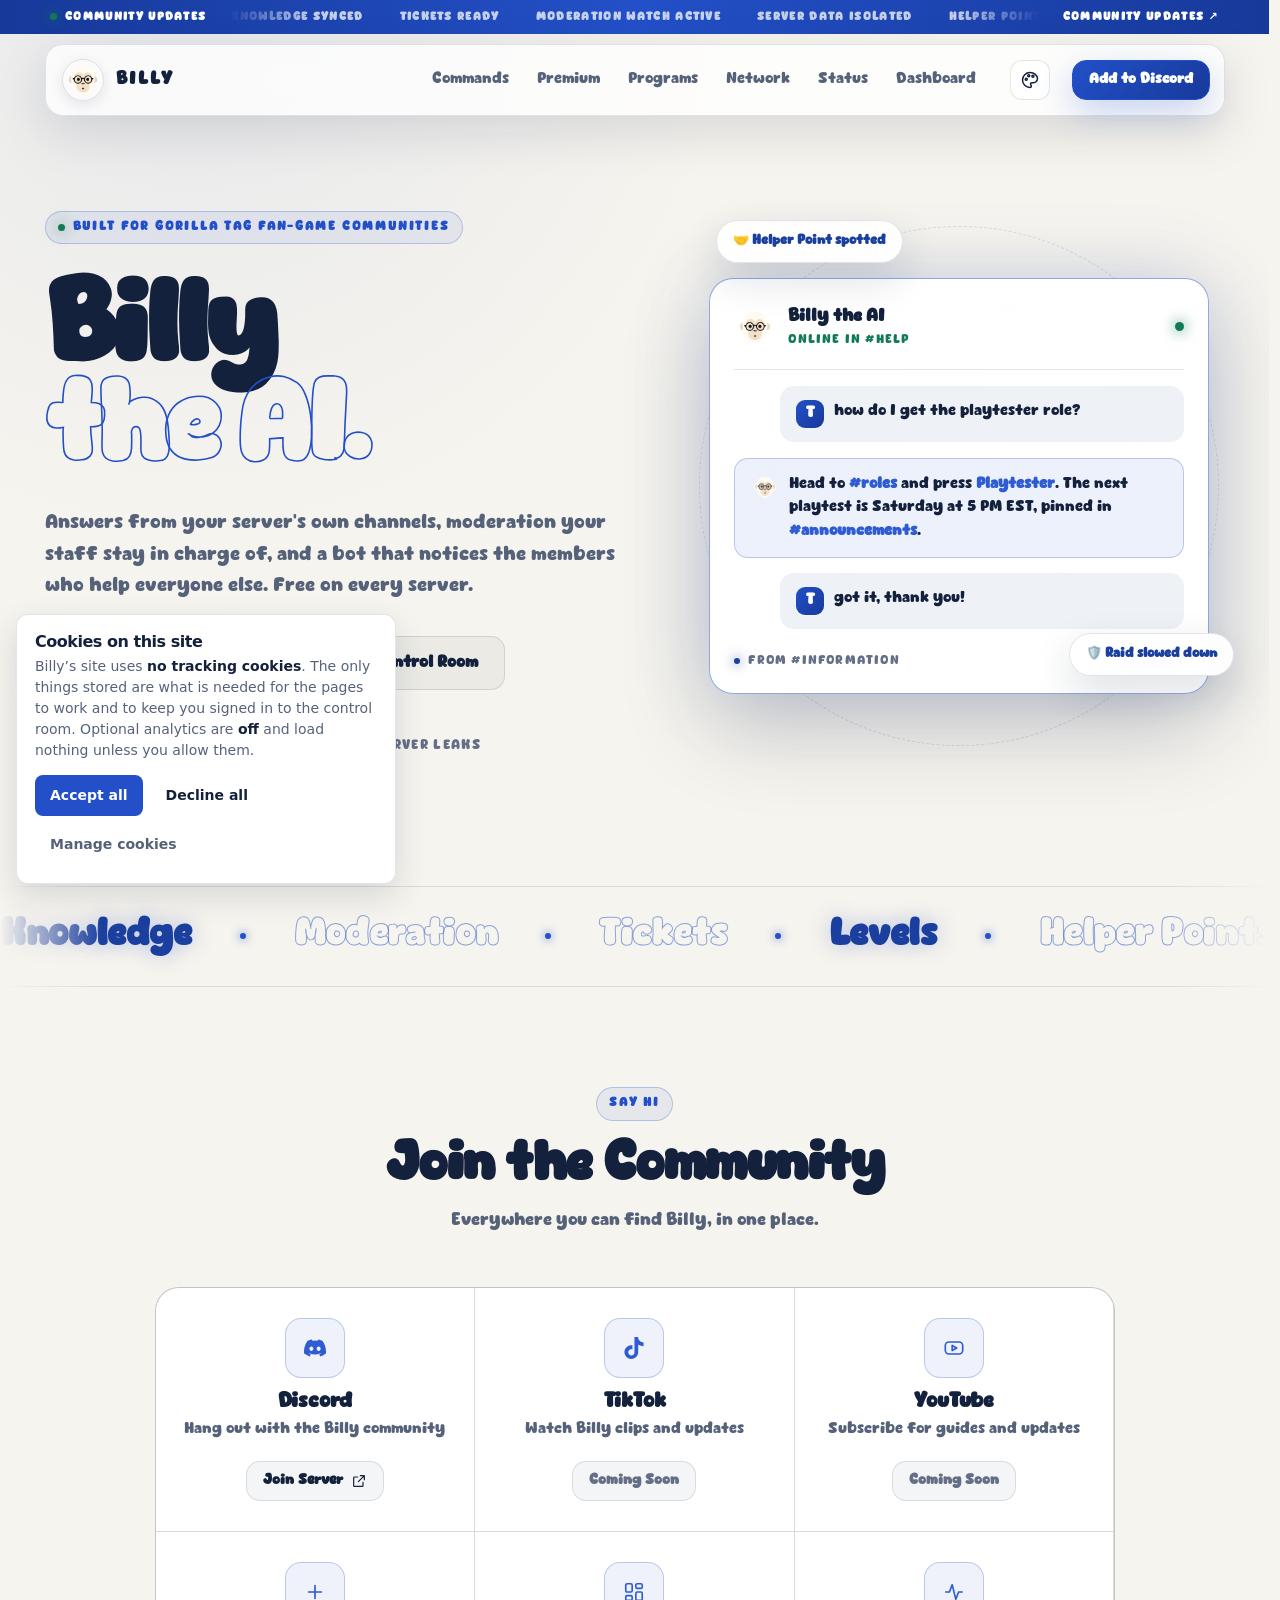
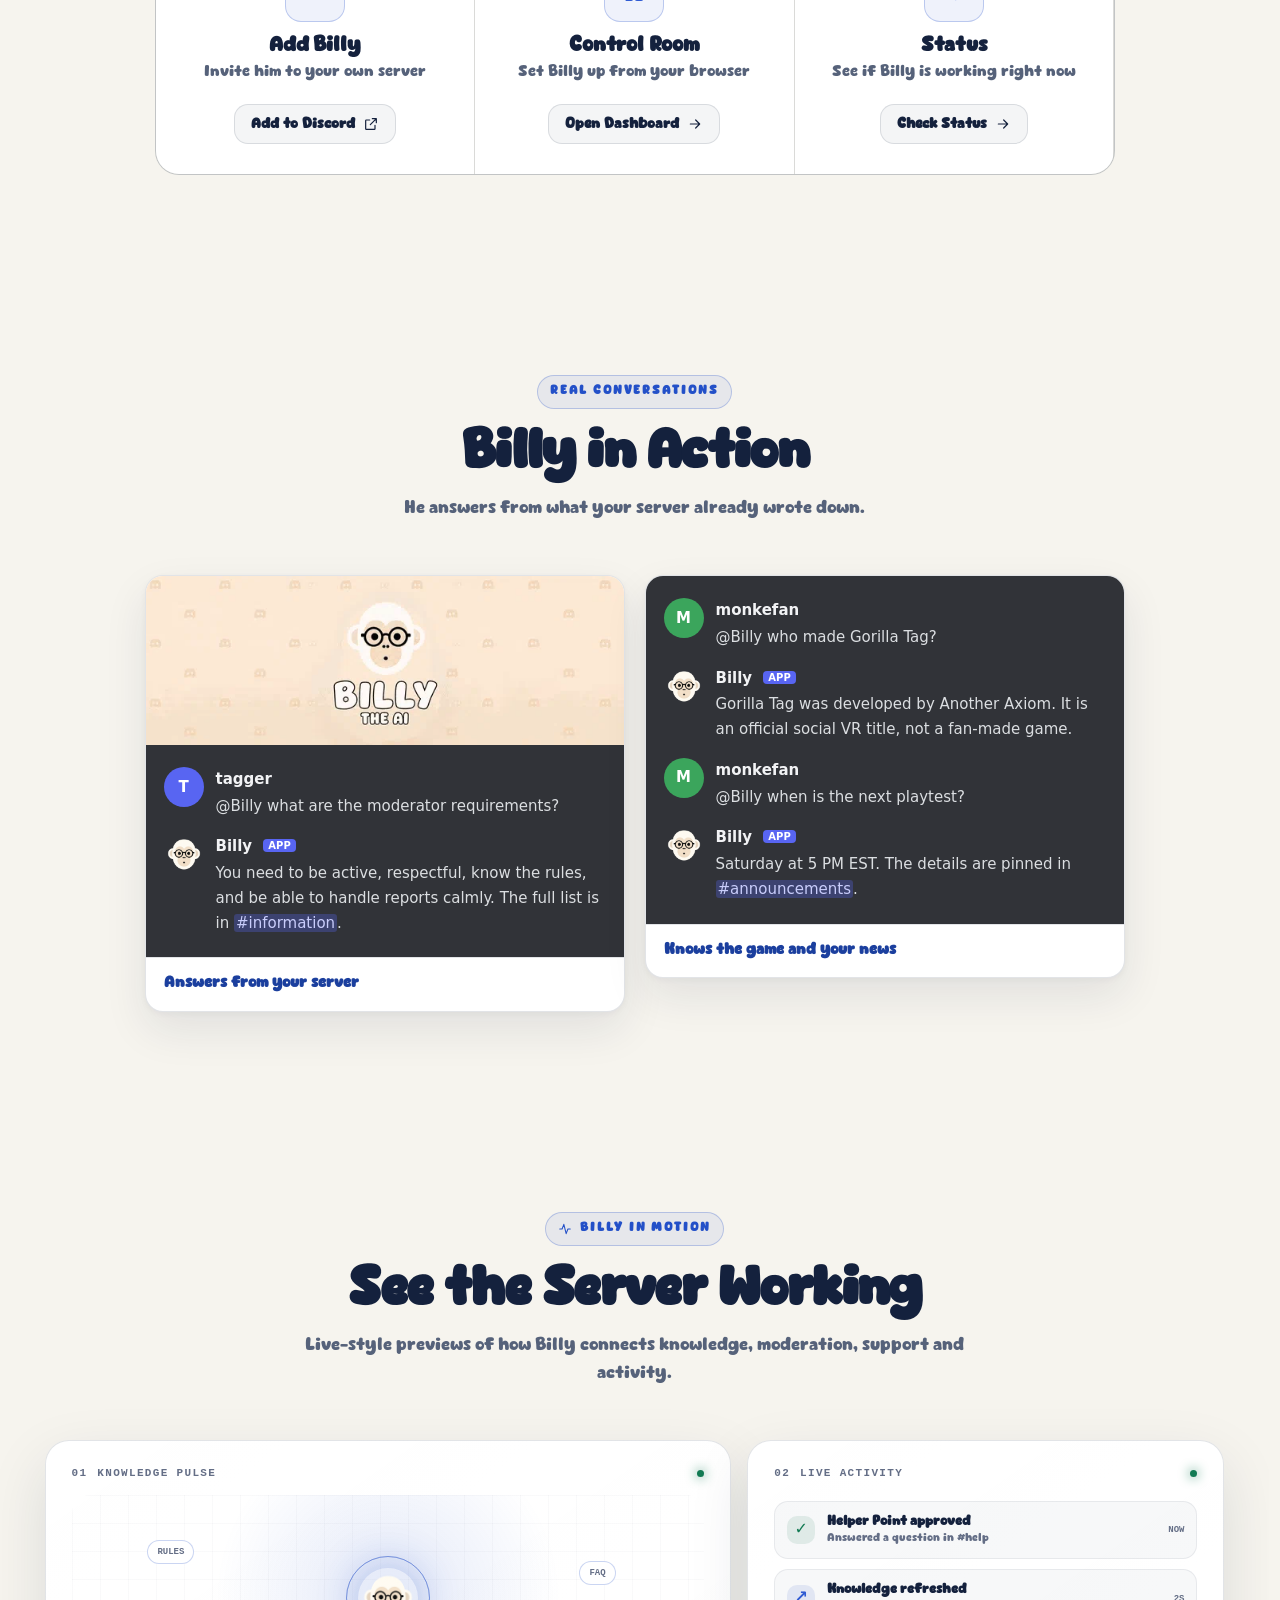
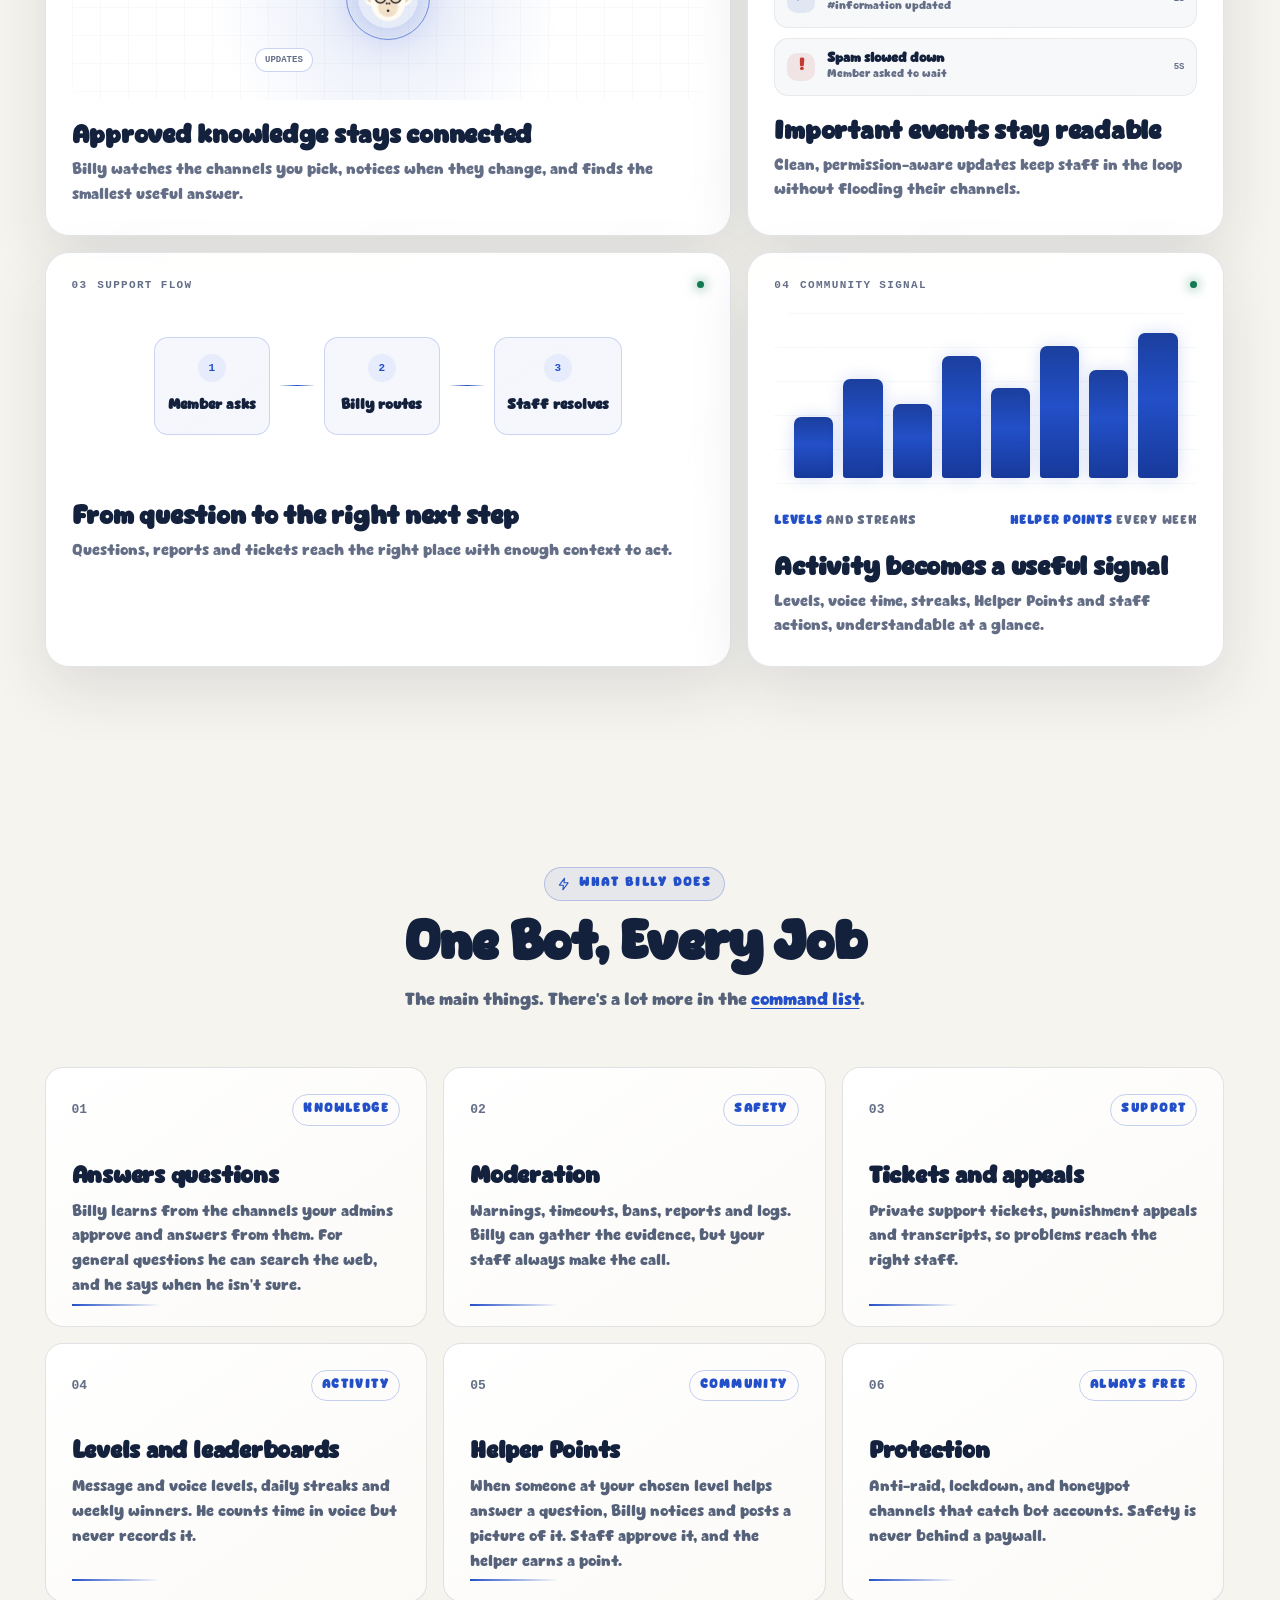
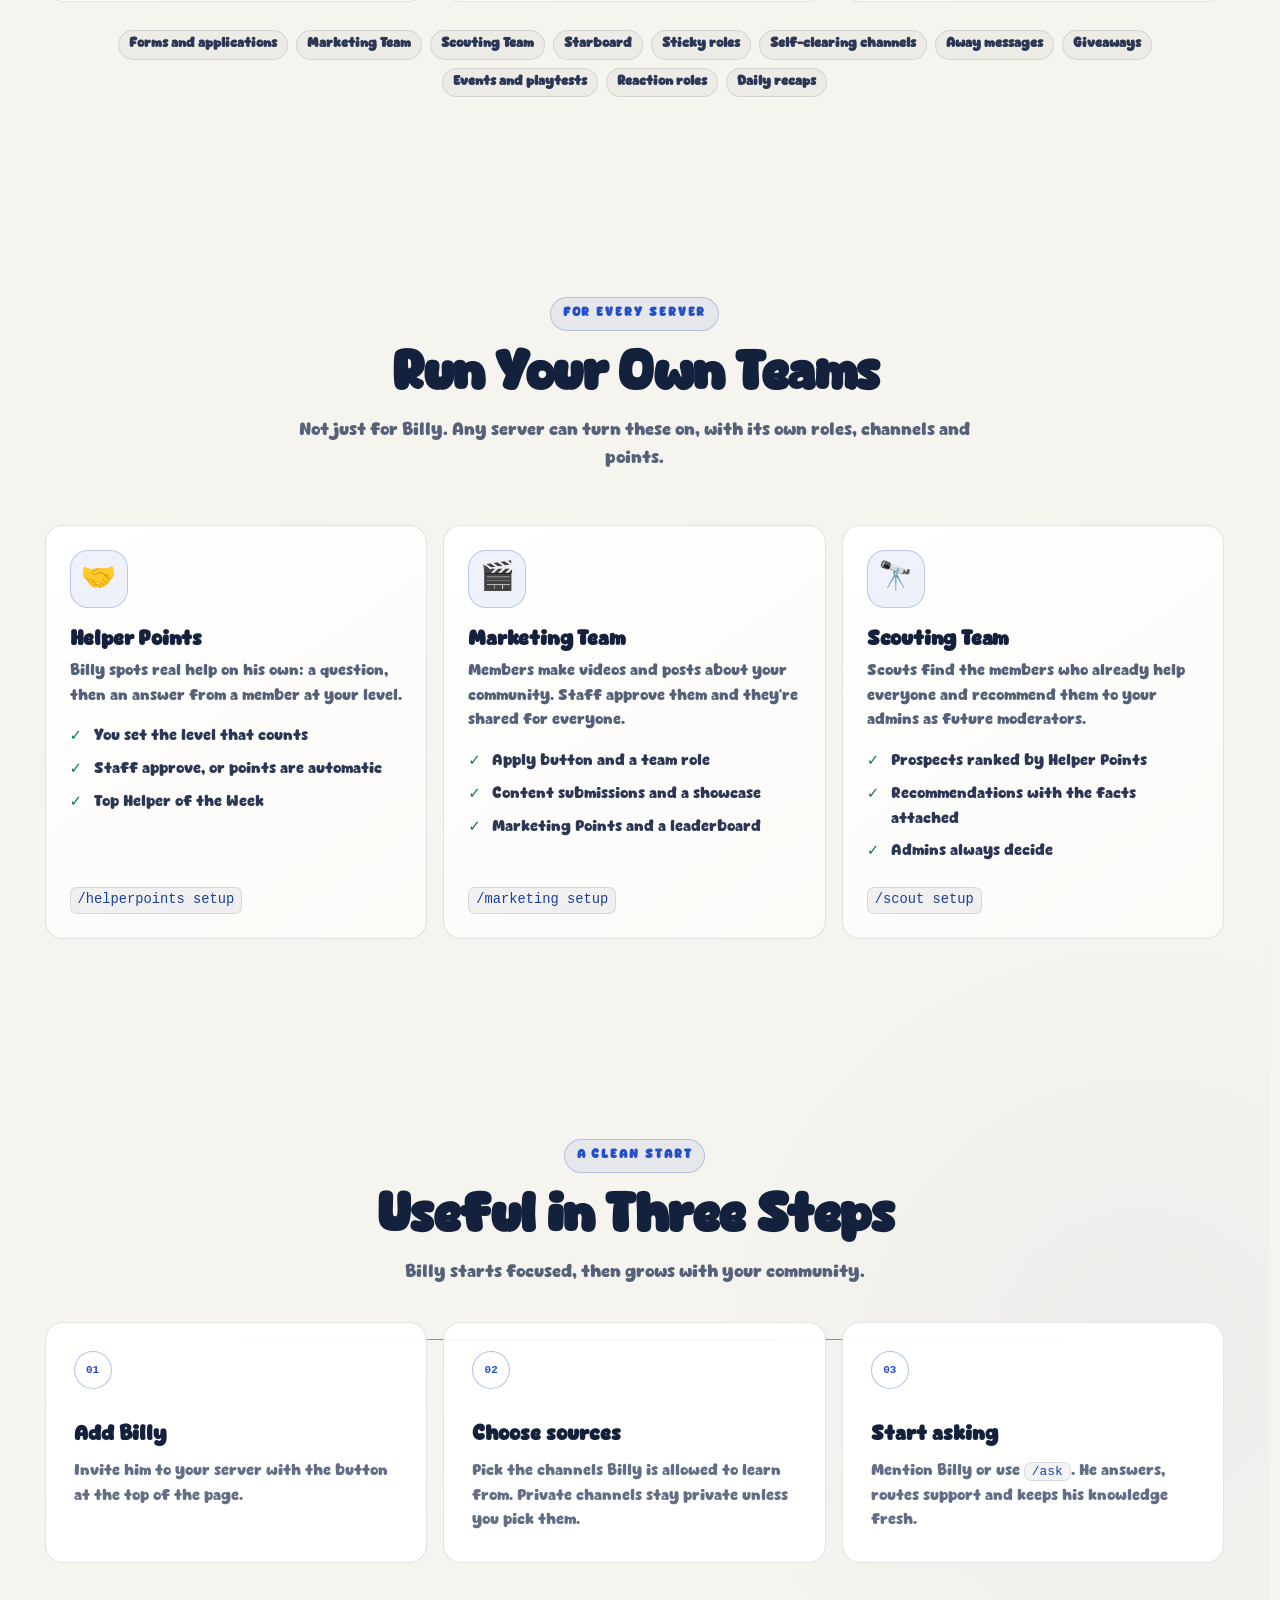
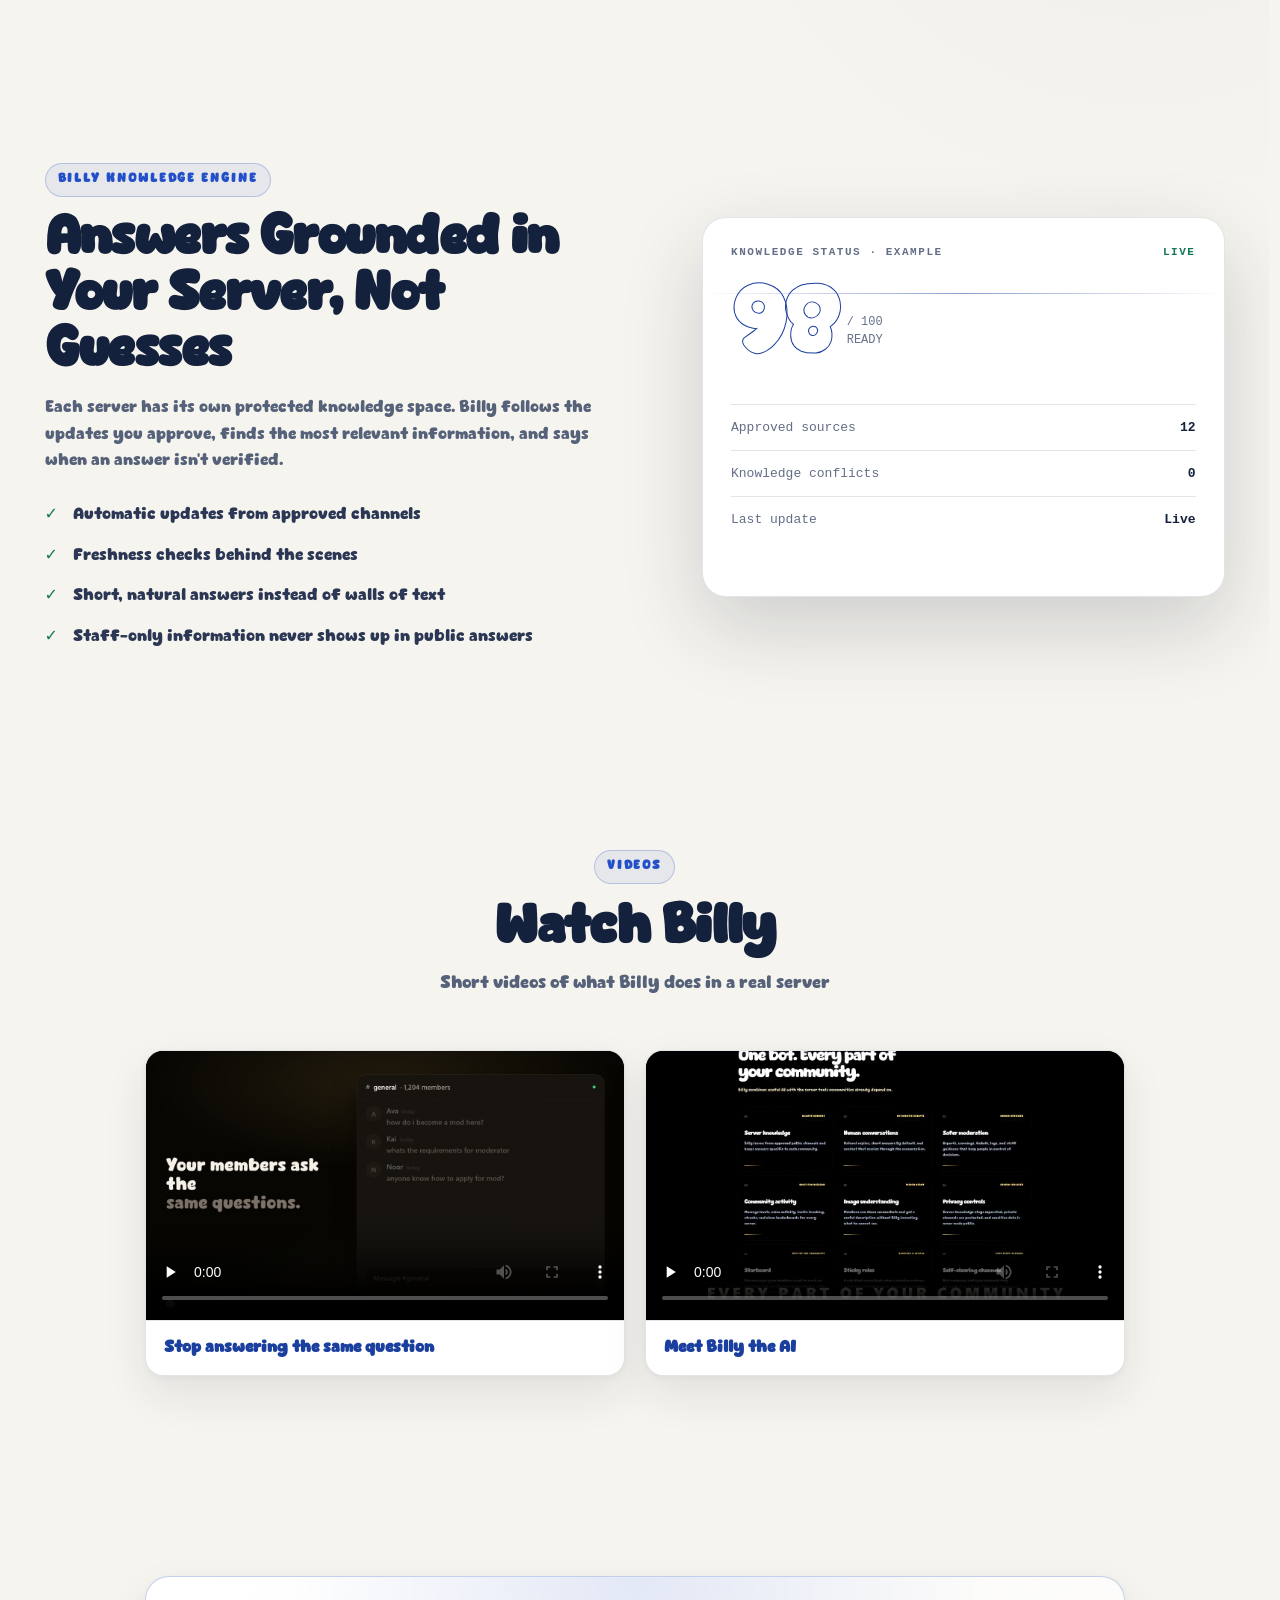
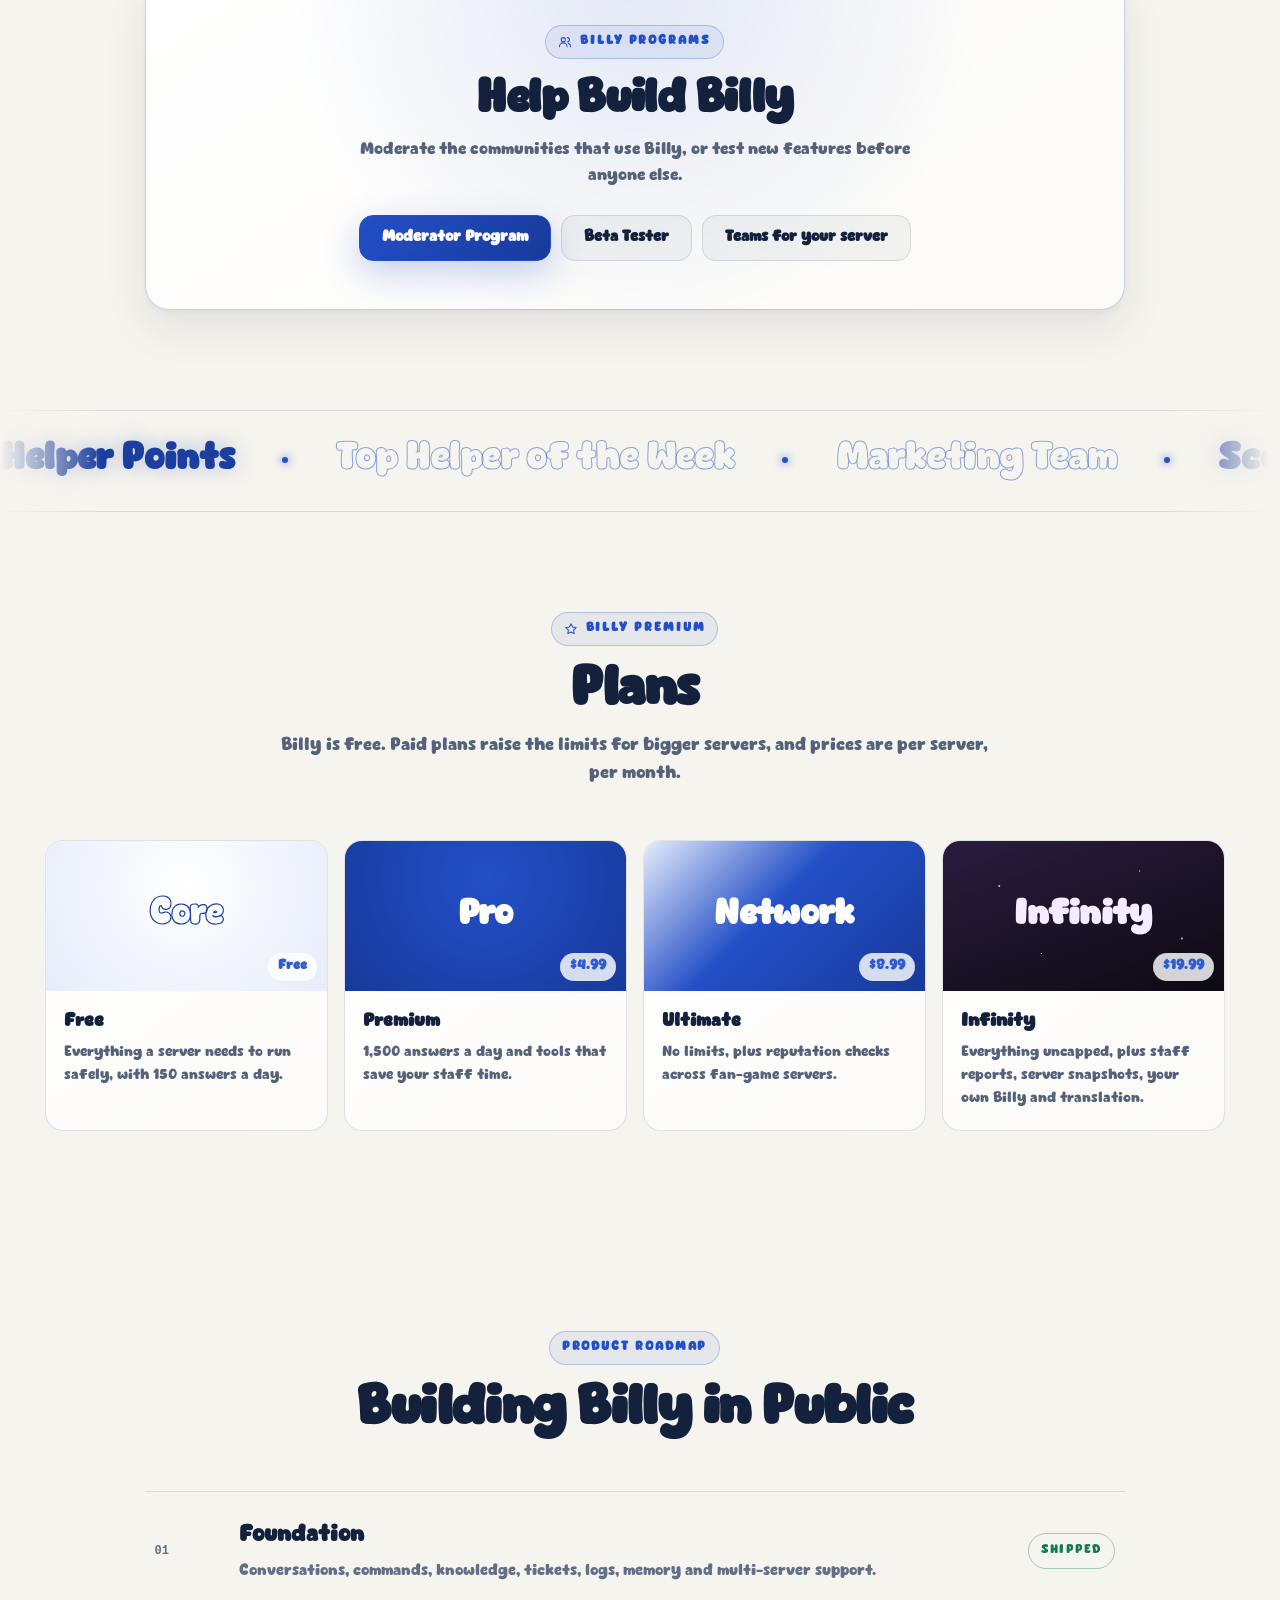
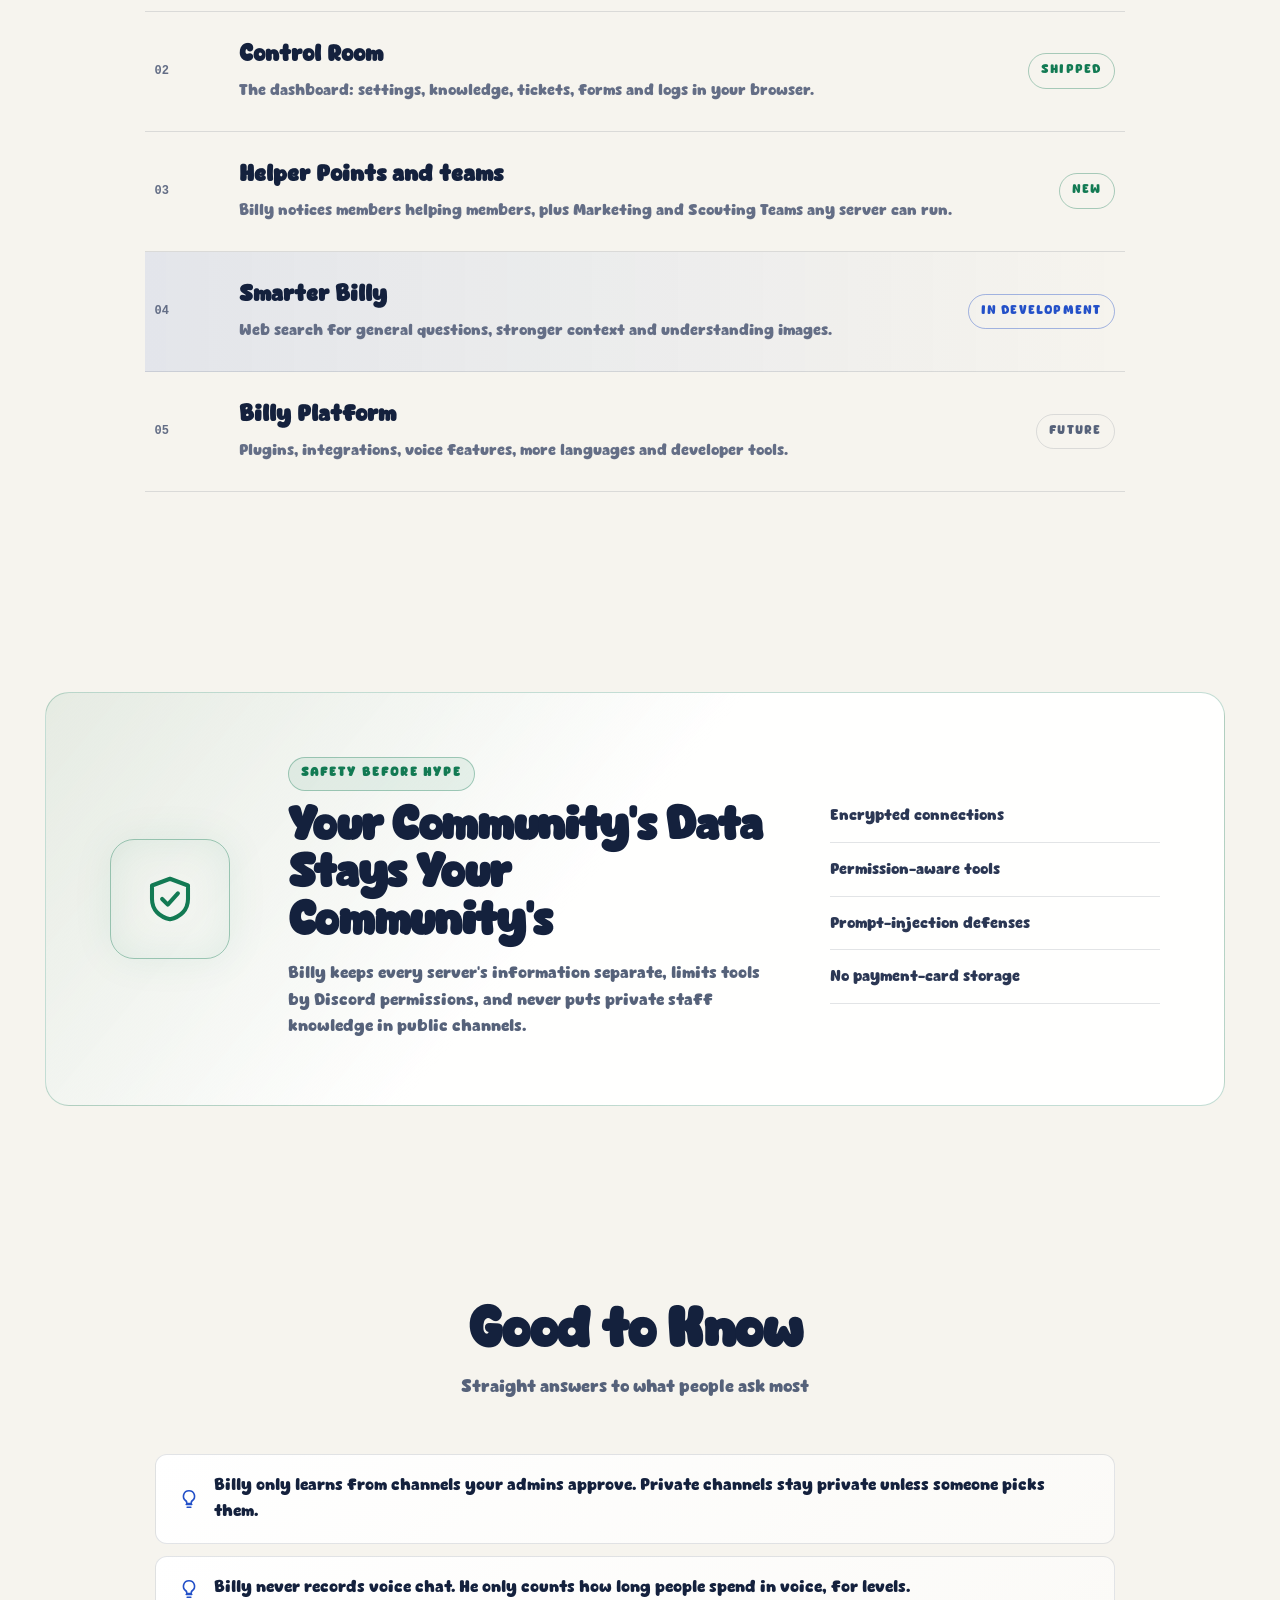
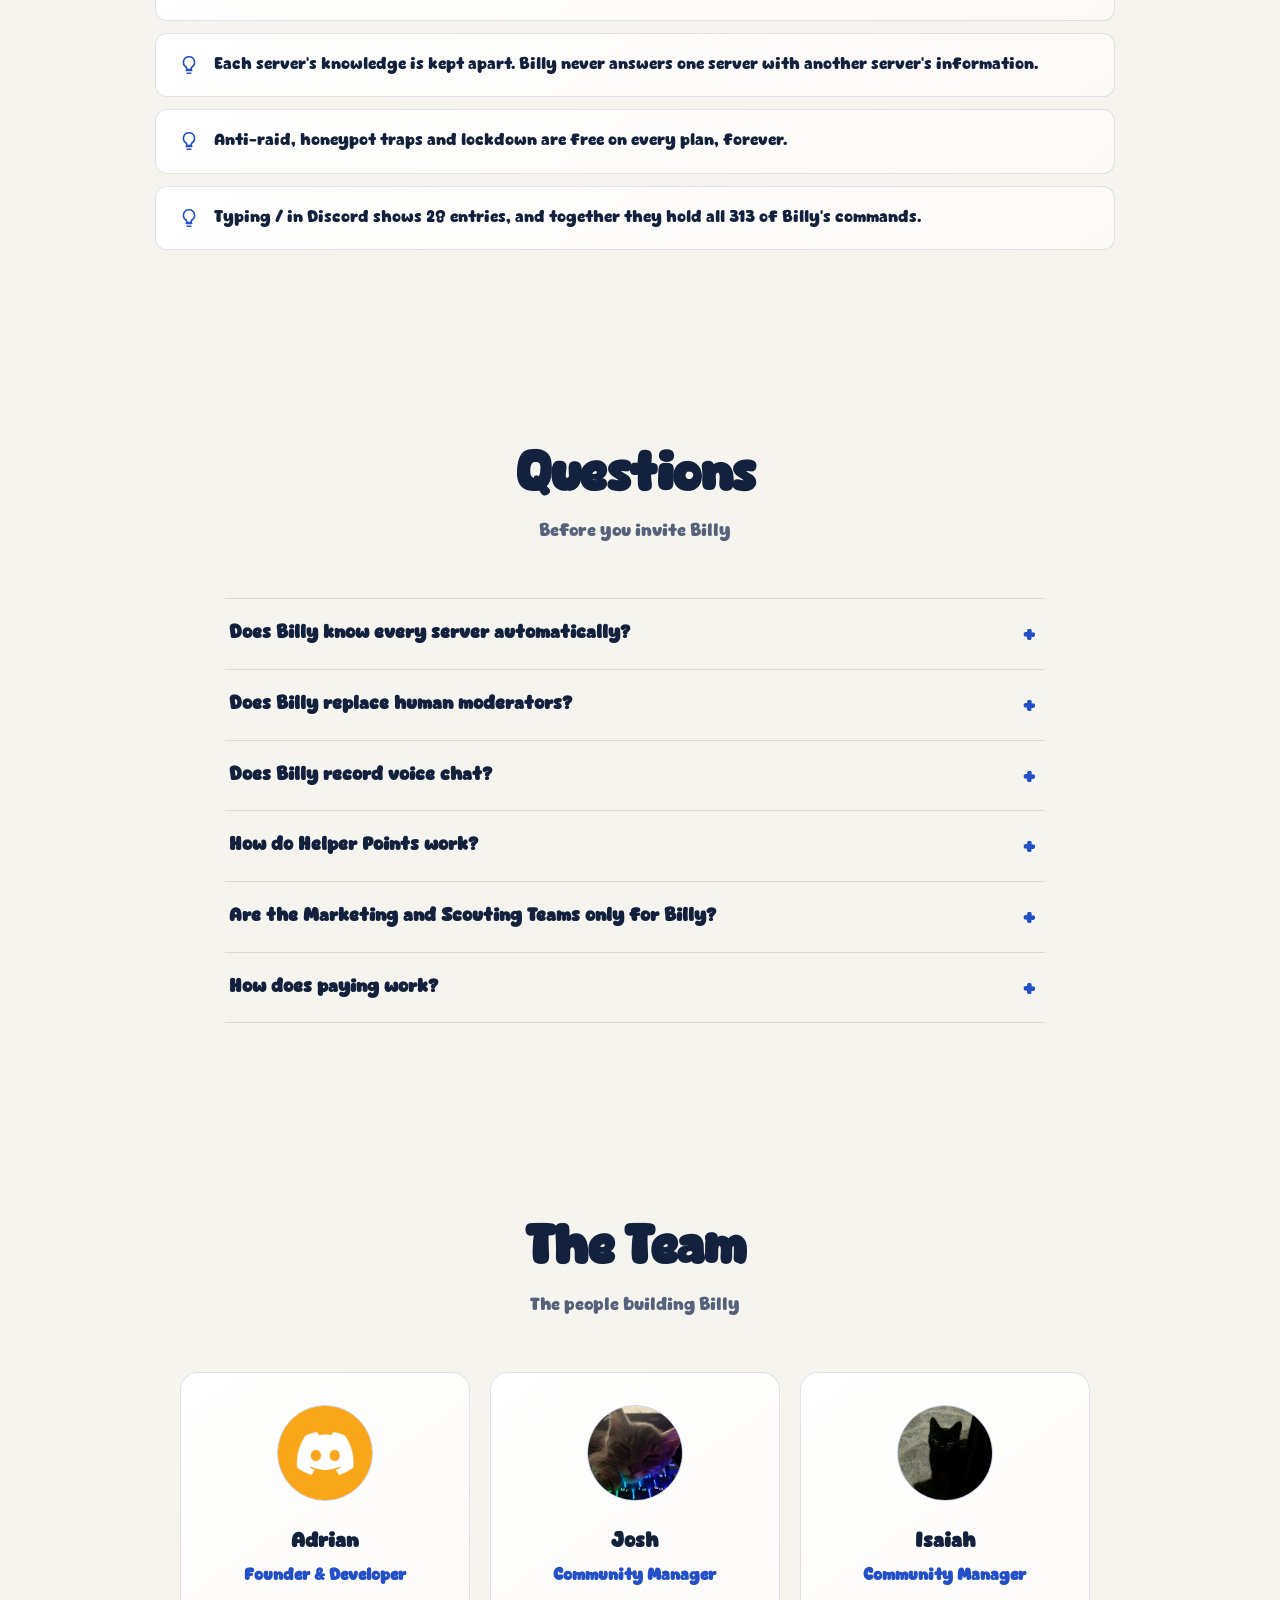
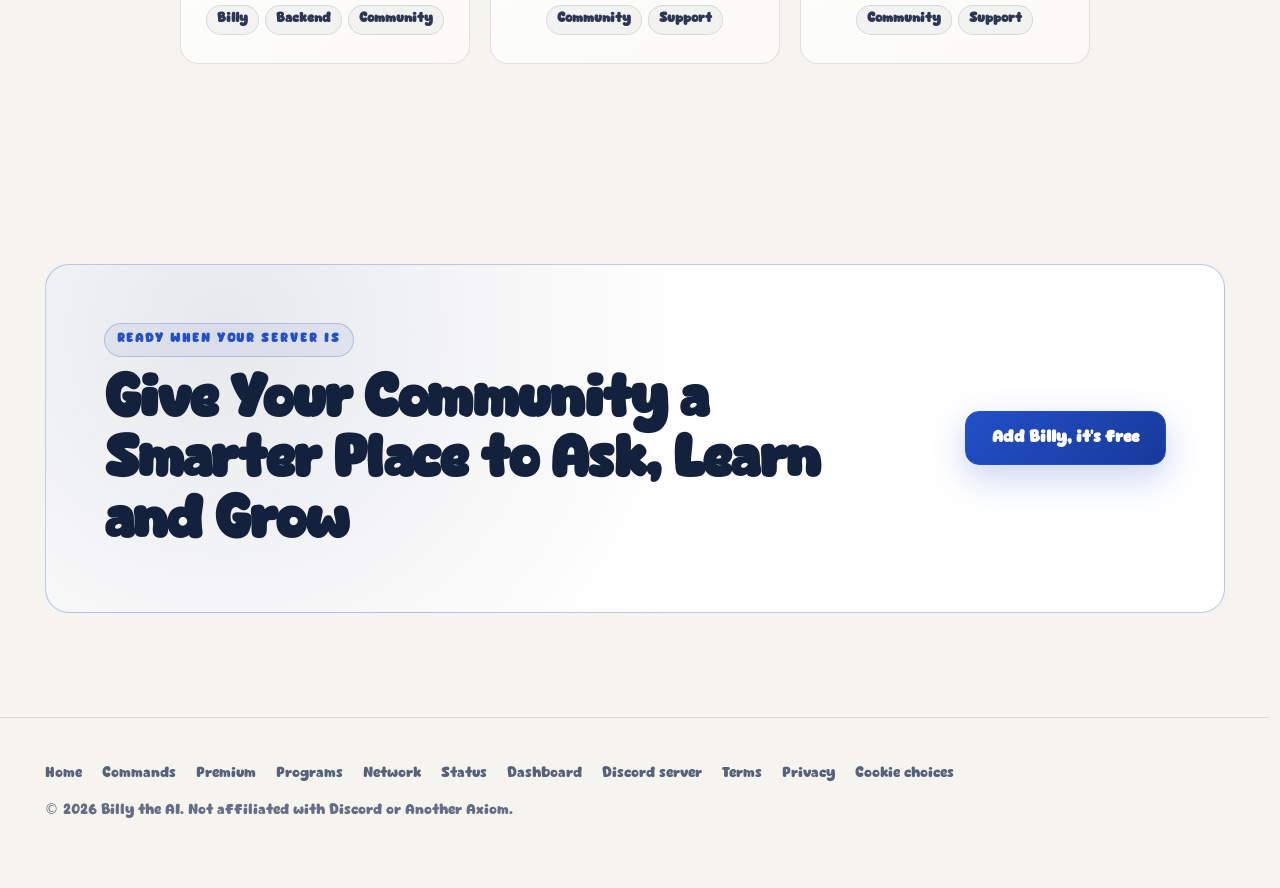
==== index.html @ 83244417 "Show what Billy Infinity adds: staff reports, snapshots, your own Billy, translation Co-Authored-By:" ====
<!DOCTYPE html>
<html lang="en">
<head>
<meta charset="utf-8">
<meta name="viewport" content="width=device-width, initial-scale=1">
<title>Billy the AI | A Discord bot for Gorilla Tag fan-game servers</title>
<meta name="description" content="Billy is a free Discord bot for Gorilla Tag fan-game communities. He answers questions from your server's own channels, helps staff with tickets and moderation, and notices the members who help others.">
<meta property="og:title" content="Billy the AI | A Discord bot for Gorilla Tag fan-game servers">
<meta property="og:description" content="Billy is a free Discord bot for Gorilla Tag fan-game communities. He answers questions from your server's own channels, helps staff with tickets and moderation, and notices the members who help others.">
<meta property="og:image" content="https://billy-the-ai.github.io/og.png">
<meta name="theme-color" content="#f6f4ee">
<link rel="icon" href="/billy-icon.webp" type="image/webp">
<script>document.documentElement.classList.add("js");</script>
<link rel="preload" href="/fonts/Cute-Dino.otf" as="font" type="font/otf" crossorigin>
<script src="/theme.js"></script>
<link rel="stylesheet" href="/site.css">
<link rel="stylesheet" href="/scrollbars.css">
</head>
<body>

<div class="status-ribbon">
  <span id="ribbonStatus"><i></i> Checking Billy</span>
  <div class="ribbon-words" data-words="Knowledge synced · Tickets ready · Moderation watch active · Server data isolated · Helper Points counting · Teams recruiting"></div>
  <a href="https://discord.gg/uXHNJz6fDh">Community updates ↗</a>
</div>

<header class="site-header">
  <div class="container">
    <a class="logo" href="/"><img src="/billy-icon.webp" alt="">Billy</a>
    <nav class="site-nav" aria-label="Main">
      <a href="/commands/">Commands</a>
      <a href="/premium/">Premium</a>
      <a href="/programs/">Programs</a>
      <a href="/network/">Network</a>
      <a href="/status/">Status</a>
      <a href="/dashboard/">Dashboard</a>
    </nav>
    <a class="btn btn-primary btn-small" href="https://discord.com/oauth2/authorize?client_id=1515868648819003402&amp;scope=bot%20applications.commands">Add to Discord</a>
  </div>
</header>

<section class="hero" id="top">
  <div class="container hero-grid">
    <div class="hero-copy">
      <p class="eyebrow"><span></span>Built for Gorilla Tag fan-game communities</p>
      <h1 class="hero-title"><span data-letters>Billy</span> <em>the AI.</em></h1>
      <p class="hero-sub">Answers from your server's own channels, moderation your staff stay in charge of, and a bot that notices the members who help everyone else. Free on every server.</p>
      <div class="hero-actions">
        <a class="btn btn-primary btn-big" href="https://discord.com/oauth2/authorize?client_id=1515868648819003402&amp;scope=bot%20applications.commands">Add Billy to Discord</a>
        <a class="btn btn-big" href="/dashboard/">Open the Control Room</a>
      </div>
      <p class="trust-row">
        <span><b id="serverCount" data-count="27">27</b> servers</span>
        <span id="memberStat" hidden><b id="memberCount"></b> members</span>
        <span><b>24/7</b> online</span>
        <span><b>0</b> cross-server leaks</span>
      </p>
    </div>

    <div class="hero-visual" aria-label="An example of Billy answering in Discord">
      <span class="orbit orbit-one" aria-hidden="true"></span>
      <span class="orbit orbit-two" aria-hidden="true"></span>
      <div class="assistant-card tilt">
        <div class="assistant-head">
          <img src="/billy-icon.webp" alt="">
          <div><strong>Billy the AI</strong><span>Online in #help</span></div>
          <i aria-hidden="true"></i>
        </div>
        <div class="message user-message typing-in"><span class="mini-avatar" aria-hidden="true">T</span><p>how do I get the playtester role?</p></div>
        <div class="message bot-message typing-in"><img class="mini-billy" src="/billy-icon.webp" alt=""><p>Head to <b>#roles</b> and press <b>Playtester</b>. The next playtest is Saturday at 5 PM EST, pinned in <b>#announcements</b>.</p></div>
        <div class="message user-message typing-in"><span class="mini-avatar" aria-hidden="true">T</span><p>got it, thank you!</p></div>
        <div class="knowledge-bar"><span><i></i>From #information</span><b>Example</b></div>
      </div>
      <span class="floating-chip chip-one">🤝 Helper Point spotted</span>
      <span class="floating-chip chip-two">🛡️ Raid slowed down</span>
    </div>
  </div>
</section>

<div class="band" data-words="Knowledge · Moderation · Tickets · Levels · Helper Points · Protection · Teams · Memory"></div>

<main>

  <section class="home-section" id="community">
    <div class="container">
      <div class="section-head reveal">
        <span class="badge">Say hi</span>
        <h2>Join the Community</h2>
        <p>Everywhere you can find Billy, in one place.</p>
      </div>
      <div class="community reveal">
        <div>
          <span class="tile"><svg class="icon solid" viewBox="0 0 24 24" aria-hidden="true"><path d="M20.317 4.37a19.791 19.791 0 0 0-4.885-1.515.074.074 0 0 0-.079.037c-.21.375-.444.864-.608 1.25a18.27 18.27 0 0 0-5.487 0 12.64 12.64 0 0 0-.617-1.25.077.077 0 0 0-.079-.037A19.736 19.736 0 0 0 3.677 4.37a.07.07 0 0 0-.032.027C.533 9.046-.32 13.58.099 18.057a.082.082 0 0 0 .031.057 19.9 19.9 0 0 0 5.993 3.03.078.078 0 0 0 .084-.028c.462-.63.874-1.295 1.226-1.994a.076.076 0 0 0-.041-.106 13.107 13.107 0 0 1-1.872-.892.077.077 0 0 1-.008-.128 10.2 10.2 0 0 0 .372-.292.074.074 0 0 1 .077-.01c3.928 1.793 8.18 1.793 12.062 0a.074.074 0 0 1 .078.01c.12.098.246.198.373.292a.077.077 0 0 1-.006.127 12.299 12.299 0 0 1-1.873.892.077.077 0 0 0-.041.107c.36.698.772 1.362 1.225 1.993a.076.076 0 0 0 .084.028 19.839 19.839 0 0 0 6.002-3.03.077.077 0 0 0 .032-.054c.5-5.177-.838-9.674-3.549-13.66a.061.061 0 0 0-.031-.03zM8.02 15.33c-1.183 0-2.157-1.085-2.157-2.419 0-1.333.956-2.419 2.157-2.419 1.21 0 2.176 1.096 2.157 2.42 0 1.333-.956 2.418-2.157 2.418zm7.975 0c-1.183 0-2.157-1.085-2.157-2.419 0-1.333.955-2.419 2.157-2.419 1.21 0 2.176 1.096 2.157 2.42 0 1.333-.946 2.418-2.157 2.418z"/></svg></span>
          <h3>Discord</h3>
          <p>Hang out with the Billy community</p>
          <a class="btn btn-small" href="https://discord.gg/uXHNJz6fDh">Join Server <svg class="icon" viewBox="0 0 24 24" aria-hidden="true"><path d="M14 4h6v6M20 4l-9 9M18 14v5a1 1 0 0 1-1 1H5a1 1 0 0 1-1-1V7a1 1 0 0 1 1-1h5"/></svg></a>
        </div>
        <div>
          <span class="tile"><svg class="icon solid" viewBox="0 0 24 24" aria-hidden="true"><path d="M12.525.02c1.31-.02 2.61-.01 3.91-.02.08 1.53.63 3.09 1.75 4.17 1.12 1.11 2.7 1.62 4.24 1.79v4.03c-1.44-.05-2.89-.35-4.2-.97-.57-.26-1.1-.59-1.62-.93-.01 2.92.01 5.84-.02 8.75-.08 1.4-.54 2.79-1.35 3.94-1.31 1.92-3.58 3.17-5.91 3.21-1.43.08-2.86-.31-4.08-1.03-2.02-1.19-3.44-3.37-3.65-5.71-.02-.5-.03-1-.01-1.49.18-1.9 1.12-3.72 2.58-4.96 1.66-1.44 3.98-2.13 6.15-1.72.02 1.48-.04 2.96-.04 4.44-.99-.32-2.15-.23-3.02.37-.63.41-1.11 1.04-1.36 1.75-.21.51-.15 1.07-.14 1.61.24 1.64 1.82 3.02 3.5 2.87 1.12-.01 2.19-.66 2.77-1.61.19-.33.4-.67.41-1.06.1-1.79.06-3.57.07-5.36.01-4.03-.01-8.05.02-12.07z"/></svg></span>
          <h3>TikTok</h3>
          <p>Watch Billy clips and updates</p>
          <a class="btn btn-small social-link" data-social="tiktok" href="#" aria-disabled="true">Coming Soon</a>
        </div>
        <div>
          <span class="tile"><svg class="icon" viewBox="0 0 24 24" aria-hidden="true"><rect x="2.5" y="5.5" width="19" height="13" rx="4"/><path d="M10 9.2v5.6l5-2.8-5-2.8Z"/></svg></span>
          <h3>YouTube</h3>
          <p>Subscribe for guides and updates</p>
          <a class="btn btn-small social-link" data-social="youtube" href="#" aria-disabled="true">Coming Soon</a>
        </div>
        <div>
          <span class="tile"><svg class="icon" viewBox="0 0 24 24" aria-hidden="true"><path d="M12 5v14M5 12h14"/></svg></span>
          <h3>Add Billy</h3>
          <p>Invite him to your own server</p>
          <a class="btn btn-small" href="https://discord.com/oauth2/authorize?client_id=1515868648819003402&amp;scope=bot%20applications.commands">Add to Discord <svg class="icon" viewBox="0 0 24 24" aria-hidden="true"><path d="M14 4h6v6M20 4l-9 9M18 14v5a1 1 0 0 1-1 1H5a1 1 0 0 1-1-1V7a1 1 0 0 1 1-1h5"/></svg></a>
        </div>
        <div>
          <span class="tile"><svg class="icon" viewBox="0 0 24 24" aria-hidden="true"><rect x="3" y="3" width="7" height="9" rx="1.5"/><rect x="14" y="3" width="7" height="5" rx="1.5"/><rect x="14" y="12" width="7" height="9" rx="1.5"/><rect x="3" y="16" width="7" height="5" rx="1.5"/></svg></span>
          <h3>Control Room</h3>
          <p>Set Billy up from your browser</p>
          <a class="btn btn-small" href="/dashboard/">Open Dashboard <svg class="icon" viewBox="0 0 24 24" aria-hidden="true"><path d="M5 12h14M13 6l6 6-6 6"/></svg></a>
        </div>
        <div>
          <span class="tile"><svg class="icon" viewBox="0 0 24 24" aria-hidden="true"><path d="M3 12h4l3-8 4 16 3-8h4"/></svg></span>
          <h3>Status</h3>
          <p>See if Billy is working right now</p>
          <a class="btn btn-small" href="/status/">Check Status <svg class="icon" viewBox="0 0 24 24" aria-hidden="true"><path d="M5 12h14M13 6l6 6-6 6"/></svg></a>
        </div>
      </div>
    </div>
  </section>

  <section class="home-section" id="in-action">
    <div class="container">
      <div class="section-head reveal">
        <span class="badge">Real conversations</span>
        <h2>Billy in Action</h2>
        <p>He answers from what your server already wrote down.</p>
      </div>
      <div class="demos">
        <figure class="demo tilt reveal">
          <picture>
            <source srcset="/billy-banner-still.webp" media="(prefers-reduced-motion: reduce)">
            <img class="banner" src="/billy-banner.webp" width="600" height="212" alt="">
          </picture>
          <div class="chat" aria-label="Example: Billy answering from the server's own channels">
            <div class="chat-msg">
              <span class="chat-avatar" aria-hidden="true">T</span>
              <div><span class="chat-name">tagger</span><p>@Billy what are the moderator requirements?</p></div>
            </div>
            <div class="chat-msg">
              <img src="/billy-icon.webp" alt="">
              <div><span class="chat-name">Billy <span class="bot">APP</span></span><p>You need to be active, respectful, know the rules, and be able to handle reports calmly. The full list is in <span class="chat-channel">#information</span>.</p></div>
            </div>
          </div>
          <figcaption class="demo-label">Answers from your server</figcaption>
        </figure>

        <figure class="demo tilt reveal">
          <div class="chat" aria-label="Example: Billy answering general questions">
            <div class="chat-msg">
              <span class="chat-avatar green" aria-hidden="true">M</span>
              <div><span class="chat-name">monkefan</span><p>@Billy who made Gorilla Tag?</p></div>
            </div>
            <div class="chat-msg">
              <img src="/billy-icon.webp" alt="">
              <div><span class="chat-name">Billy <span class="bot">APP</span></span><p>Gorilla Tag was developed by Another Axiom. It is an official social VR title, not a fan-made game.</p></div>
            </div>
            <div class="chat-msg">
              <span class="chat-avatar green" aria-hidden="true">M</span>
              <div><span class="chat-name">monkefan</span><p>@Billy when is the next playtest?</p></div>
            </div>
            <div class="chat-msg">
              <img src="/billy-icon.webp" alt="">
              <div><span class="chat-name">Billy <span class="bot">APP</span></span><p>Saturday at 5 PM EST. The details are pinned in <span class="chat-channel">#announcements</span>.</p></div>
            </div>
          </div>
          <figcaption class="demo-label">Knows the game and your news</figcaption>
        </figure>
      </div>
    </div>
  </section>

  <section class="home-section" id="motion">
    <div class="container">
      <div class="section-head reveal">
        <span class="badge"><svg class="icon" viewBox="0 0 24 24" aria-hidden="true"><path d="M3 12h4l3-8 4 16 3-8h4"/></svg>Billy in motion</span>
        <h2>See the Server Working</h2>
        <p>Live-style previews of how Billy connects knowledge, moderation, support and activity.</p>
      </div>
      <div class="lab-grid">
        <article class="lab tilt reveal">
          <div class="lab-label"><span>01</span><b>KNOWLEDGE PULSE</b><i></i></div>
          <div class="radar" aria-hidden="true">
            <span class="radar-core"><img src="/billy-icon.webp" alt=""></span>
            <span class="radar-ring"></span><span class="radar-ring late"></span>
            <span class="source-dot a">RULES</span><span class="source-dot b">FAQ</span><span class="source-dot c">UPDATES</span>
          </div>
          <h3>Approved knowledge stays connected</h3>
          <p>Billy watches the channels you pick, notices when they change, and finds the smallest useful answer.</p>
        </article>
        <article class="lab tilt reveal">
          <div class="lab-label"><span>02</span><b>LIVE ACTIVITY</b><i></i></div>
          <div class="feed" aria-hidden="true">
            <div class="feed-row"><span class="feed-icon safe">✓</span><p><b>Helper Point approved</b><small>Answered a question in #help</small></p><em>NOW</em></div>
            <div class="feed-row"><span class="feed-icon info">↗</span><p><b>Knowledge refreshed</b><small>#information updated</small></p><em>2S</em></div>
            <div class="feed-row"><span class="feed-icon warn">!</span><p><b>Spam slowed down</b><small>Member asked to wait</small></p><em>5S</em></div>
          </div>
          <h3>Important events stay readable</h3>
          <p>Clean, permission-aware updates keep staff in the loop without flooding their channels.</p>
        </article>
        <article class="lab tilt reveal">
          <div class="lab-label"><span>03</span><b>SUPPORT FLOW</b><i></i></div>
          <div class="flow" aria-hidden="true">
            <div><span>1</span><b>Member asks</b></div><i></i>
            <div><span>2</span><b>Billy routes</b></div><i></i>
            <div><span>3</span><b>Staff resolves</b></div>
          </div>
          <h3>From question to the right next step</h3>
          <p>Questions, reports and tickets reach the right place with enough context to act.</p>
        </article>
        <article class="lab tilt reveal">
          <div class="lab-label"><span>04</span><b>COMMUNITY SIGNAL</b><i></i></div>
          <div class="bars" aria-hidden="true">
            <span style="--h:42%;--d:0s"></span><span style="--h:68%;--d:.12s"></span><span style="--h:51%;--d:.24s"></span><span style="--h:84%;--d:.36s"></span><span style="--h:62%;--d:.48s"></span><span style="--h:91%;--d:.6s"></span><span style="--h:74%;--d:.72s"></span><span style="--h:100%;--d:.84s"></span>
          </div>
          <div class="bar-stats"><span><b>Levels</b> and streaks</span><span><b>Helper Points</b> every week</span></div>
          <h3>Activity becomes a useful signal</h3>
          <p>Levels, voice time, streaks, Helper Points and staff actions, understandable at a glance.</p>
        </article>
      </div>
    </div>
  </section>

  <section class="home-section" id="features">
    <div class="container">
      <div class="section-head reveal">
        <span class="badge"><svg class="icon" viewBox="0 0 24 24" aria-hidden="true"><path d="M13 2 4 14h7l-1 8 9-12h-7l1-8Z"/></svg>What Billy does</span>
        <h2>One Bot, Every Job</h2>
        <p>The main things. There's a lot more in the <a href="/commands/">command list</a>.</p>
      </div>
      <div class="grid grid-3">
        <article class="card feature tilt reveal">
          <div class="feature-top"><span>01</span><b>Knowledge</b></div>
          <h3>Answers questions</h3>
          <p>Billy learns from the channels your admins approve and answers from them. For general questions he can search the web, and he says when he isn't sure.</p>
          <i class="card-line" aria-hidden="true"></i>
        </article>
        <article class="card feature tilt reveal">
          <div class="feature-top"><span>02</span><b>Safety</b></div>
          <h3>Moderation</h3>
          <p>Warnings, timeouts, bans, reports and logs. Billy can gather the evidence, but your staff always make the call.</p>
          <i class="card-line" aria-hidden="true"></i>
        </article>
        <article class="card feature tilt reveal">
          <div class="feature-top"><span>03</span><b>Support</b></div>
          <h3>Tickets and appeals</h3>
          <p>Private support tickets, punishment appeals and transcripts, so problems reach the right staff.</p>
          <i class="card-line" aria-hidden="true"></i>
        </article>
        <article class="card feature tilt reveal">
          <div class="feature-top"><span>04</span><b>Activity</b></div>
          <h3>Levels and leaderboards</h3>
          <p>Message and voice levels, daily streaks and weekly winners. He counts time in voice but never records it.</p>
          <i class="card-line" aria-hidden="true"></i>
        </article>
        <article class="card feature tilt reveal">
          <div class="feature-top"><span>05</span><b>Community</b></div>
          <h3>Helper Points</h3>
          <p>When someone at your chosen level helps answer a question, Billy notices and posts a picture of it. Staff approve it, and the helper earns a point.</p>
          <i class="card-line" aria-hidden="true"></i>
        </article>
        <article class="card feature tilt reveal">
          <div class="feature-top"><span>06</span><b>Always free</b></div>
          <h3>Protection</h3>
          <p>Anti-raid, lockdown, and honeypot channels that catch bot accounts. Safety is never behind a paywall.</p>
          <i class="card-line" aria-hidden="true"></i>
        </article>
      </div>
      <ul class="chips" aria-label="Smaller features">
        <li class="tag">Forms and applications</li>
        <li class="tag">Marketing Team</li>
        <li class="tag">Scouting Team</li>
        <li class="tag">Starboard</li>
        <li class="tag">Sticky roles</li>
        <li class="tag">Self-clearing channels</li>
        <li class="tag">Away messages</li>
        <li class="tag">Giveaways</li>
        <li class="tag">Events and playtests</li>
        <li class="tag">Reaction roles</li>
        <li class="tag">Daily recaps</li>
      </ul>
    </div>
  </section>

  <section class="home-section" id="teams">
    <div class="container">
      <div class="section-head reveal">
        <span class="badge">For every server</span>
        <h2>Run Your Own Teams</h2>
        <p>Not just for Billy. Any server can turn these on, with its own roles, channels and points.</p>
      </div>
      <div class="teams">
        <article class="card team-card tilt reveal">
          <span class="team-emoji" aria-hidden="true">🤝</span>
          <h3>Helper Points</h3>
          <p>Billy spots real help on his own: a question, then an answer from a member at your level.</p>
          <ul>
            <li>You set the level that counts</li>
            <li>Staff approve, or points are automatic</li>
            <li>Top Helper of the Week</li>
          </ul>
          <code>/helperpoints setup</code>
        </article>
        <article class="card team-card tilt reveal">
          <span class="team-emoji" aria-hidden="true">🎬</span>
          <h3>Marketing Team</h3>
          <p>Members make videos and posts about your community. Staff approve them and they're shared for everyone.</p>
          <ul>
            <li>Apply button and a team role</li>
            <li>Content submissions and a showcase</li>
            <li>Marketing Points and a leaderboard</li>
          </ul>
          <code>/marketing setup</code>
        </article>
        <article class="card team-card tilt reveal">
          <span class="team-emoji" aria-hidden="true">🔭</span>
          <h3>Scouting Team</h3>
          <p>Scouts find the members who already help everyone and recommend them to your admins as future moderators.</p>
          <ul>
            <li>Prospects ranked by Helper Points</li>
            <li>Recommendations with the facts attached</li>
            <li>Admins always decide</li>
          </ul>
          <code>/scout setup</code>
        </article>
      </div>
    </div>
  </section>

  <section class="home-section">
    <div class="container">
      <div class="section-head reveal">
        <span class="badge">A clean start</span>
        <h2>Useful in Three Steps</h2>
        <p>Billy starts focused, then grows with your community.</p>
      </div>
      <div class="setup-track" aria-hidden="true"><span></span></div>
      <div class="setup-grid">
        <article class="reveal"><span>01</span><b>Add Billy</b><p>Invite him to your server with the button at the top of the page.</p></article>
        <article class="reveal"><span>02</span><b>Choose sources</b><p>Pick the channels Billy is allowed to learn from. Private channels stay private unless you pick them.</p></article>
        <article class="reveal"><span>03</span><b>Start asking</b><p>Mention Billy or use <code>/ask</code>. He answers, routes support and keeps his knowledge fresh.</p></article>
      </div>
    </div>
  </section>

  <section class="home-section" id="knowledge">
    <div class="container knowledge">
      <div class="reveal">
        <span class="badge">Billy Knowledge Engine</span>
        <h2>Answers Grounded in Your Server, Not Guesses</h2>
        <p class="muted">Each server has its own protected knowledge space. Billy follows the updates you approve, finds the most relevant information, and says when an answer isn't verified.</p>
        <ul class="check-list">
          <li>Automatic updates from approved channels</li>
          <li>Freshness checks behind the scenes</li>
          <li>Short, natural answers instead of walls of text</li>
          <li>Staff-only information never shows up in public answers</li>
        </ul>
      </div>
      <div class="console tilt reveal" aria-label="An example knowledge status panel">
        <div class="console-top"><span>KNOWLEDGE STATUS · EXAMPLE</span><b>LIVE</b></div>
        <div class="console-score"><strong data-count="98">98</strong><span>/ 100<br>ready</span></div>
        <div class="metric"><span>Approved sources</span><b>12</b></div>
        <div class="metric"><span>Knowledge conflicts</span><b>0</b></div>
        <div class="metric"><span>Last update</span><b>Live</b></div>
        <div class="scan" aria-hidden="true"></div>
      </div>
    </div>
  </section>

  <section class="home-section" id="watch">
    <div class="container">
      <div class="section-head reveal">
        <span class="badge">Videos</span>
        <h2>Watch Billy</h2>
        <p>Short videos of what Billy does in a real server</p>
      </div>
      <div class="videos">
        <figure class="video-card tilt reveal">
          <video controls preload="none" playsinline poster="/media/billy-ad-poster.jpg">
            <source src="/media/billy-ad.mp4" type="video/mp4">
          </video>
          <figcaption>Stop answering the same question</figcaption>
        </figure>
        <figure class="video-card tilt reveal">
          <video controls preload="none" playsinline poster="/media/billy-promo-poster.jpg">
            <source src="/media/billy-promo.mp4" type="video/mp4">
          </video>
          <figcaption>Meet Billy the AI</figcaption>
        </figure>
      </div>
    </div>
  </section>

  <section class="home-section" id="programs">
    <div class="container">
      <div class="cta-card reveal">
        <span class="badge"><svg class="icon" viewBox="0 0 24 24" aria-hidden="true"><circle cx="9" cy="8" r="3.5"/><path d="M2.5 20a6.5 6.5 0 0 1 13 0M16 4.5a3.5 3.5 0 0 1 0 7M21.5 20a6.5 6.5 0 0 0-4-6"/></svg>Billy Programs</span>
        <h2>Help Build Billy</h2>
        <p>Moderate the communities that use Billy, or test new features before anyone else.</p>
        <div class="buttons center-buttons">
          <a class="btn btn-primary" href="/programs/#moderator">Moderator Program</a>
          <a class="btn" href="/programs/#tester">Beta Tester</a>
          <a class="btn" href="/programs/#teams">Teams for your server</a>
        </div>
      </div>
    </div>
  </section>

  <div class="band" data-words="Helper Points · Top Helper of the Week · Marketing Team · Scouting Team · Safety is never sold"></div>

  <section class="home-section" id="plans">
    <div class="container">
      <div class="section-head reveal">
        <span class="badge"><svg class="icon" viewBox="0 0 24 24" aria-hidden="true"><path d="M12 3l2.7 5.6 6.1.9-4.4 4.3 1 6.1L12 17l-5.4 2.9 1-6.1L3.2 9.5l6.1-.9L12 3Z"/></svg>Billy Premium</span>
        <h2>Plans</h2>
        <p>Billy is free. Paid plans raise the limits for bigger servers, and prices are per server, per month.</p>
      </div>
      <div class="shop">
        <a class="shop-card tilt reveal" href="/premium/">
          <div class="shop-art free">Core<span class="price-tag">Free</span></div>
          <div class="shop-body"><b>Free</b><p>Everything a server needs to run safely, with 150 answers a day.</p></div>
        </a>
        <a class="shop-card tilt reveal" href="/premium/">
          <div class="shop-art premium">Pro<span class="price-tag">$4.99</span></div>
          <div class="shop-body"><b>Premium</b><p>1,500 answers a day and tools that save your staff time.</p></div>
        </a>
        <a class="shop-card tilt reveal" href="/premium/">
          <div class="shop-art ultimate">Network<span class="price-tag">$8.99</span></div>
          <div class="shop-body"><b>Ultimate</b><p>No limits, plus reputation checks across fan-game servers.</p></div>
        </a>
        <a class="shop-card tilt reveal" href="/premium/">
          <div class="shop-art infinity">Infinity<span class="price-tag">$19.99</span></div>
          <div class="shop-body"><b>Infinity</b><p>Everything uncapped, plus staff reports, server snapshots, your own Billy and translation.</p></div>
        </a>
      </div>
    </div>
  </section>

  <section class="home-section" id="roadmap">
    <div class="container">
      <div class="section-head reveal">
        <span class="badge">Product roadmap</span>
        <h2>Building Billy in Public</h2>
      </div>
      <div class="roadmap-list">
        <div class="road done reveal"><span>01</span><div><b>Foundation</b><p>Conversations, commands, knowledge, tickets, logs, memory and multi-server support.</p></div><em>Shipped</em></div>
        <div class="road done reveal"><span>02</span><div><b>Control Room</b><p>The dashboard: settings, knowledge, tickets, forms and logs in your browser.</p></div><em>Shipped</em></div>
        <div class="road done reveal"><span>03</span><div><b>Helper Points and teams</b><p>Billy notices members helping members, plus Marketing and Scouting Teams any server can run.</p></div><em>New</em></div>
        <div class="road active reveal"><span>04</span><div><b>Smarter Billy</b><p>Web search for general questions, stronger context and understanding images.</p></div><em>In development</em></div>
        <div class="road reveal"><span>05</span><div><b>Billy Platform</b><p>Plugins, integrations, voice features, more languages and developer tools.</p></div><em>Future</em></div>
      </div>
    </div>
  </section>

  <section class="home-section">
    <div class="container">
      <div class="safety reveal">
        <div class="safety-badge" aria-hidden="true"><svg class="icon" viewBox="0 0 24 24"><path d="M12 3l8 3v6c0 5-3.5 8-8 9-4.5-1-8-4-8-9V6l8-3Z"/><path d="m8.5 12 2.5 2.5 4.5-5"/></svg></div>
        <div>
          <span class="badge safe">Safety before hype</span>
          <h2>Your Community's Data Stays Your Community's</h2>
          <p>Billy keeps every server's information separate, limits tools by Discord permissions, and never puts private staff knowledge in public channels.</p>
        </div>
        <div class="safety-points">
          <span>Encrypted connections</span>
          <span>Permission-aware tools</span>
          <span>Prompt-injection defenses</span>
          <span>No payment-card storage</span>
        </div>
      </div>
    </div>
  </section>

  <section class="home-section" id="facts">
    <div class="container">
      <div class="section-head reveal">
        <h2>Good to Know</h2>
        <p>Straight answers to what people ask most</p>
      </div>
      <ul class="facts-list">
        <li class="reveal"><svg class="icon" viewBox="0 0 24 24" aria-hidden="true"><path d="M9 18h6M10 21h4M12 3a6 6 0 0 0-3.5 10.9c.6.5 1 1.2 1 2V17h5v-1.1c0-.8.4-1.5 1-2A6 6 0 0 0 12 3Z"/></svg>Billy only learns from channels your admins approve. Private channels stay private unless someone picks them.</li>
        <li class="reveal"><svg class="icon" viewBox="0 0 24 24" aria-hidden="true"><path d="M9 18h6M10 21h4M12 3a6 6 0 0 0-3.5 10.9c.6.5 1 1.2 1 2V17h5v-1.1c0-.8.4-1.5 1-2A6 6 0 0 0 12 3Z"/></svg>Billy never records voice chat. He only counts how long people spend in voice, for levels.</li>
        <li class="reveal"><svg class="icon" viewBox="0 0 24 24" aria-hidden="true"><path d="M9 18h6M10 21h4M12 3a6 6 0 0 0-3.5 10.9c.6.5 1 1.2 1 2V17h5v-1.1c0-.8.4-1.5 1-2A6 6 0 0 0 12 3Z"/></svg>Each server's knowledge is kept apart. Billy never answers one server with another server's information.</li>
        <li class="reveal"><svg class="icon" viewBox="0 0 24 24" aria-hidden="true"><path d="M9 18h6M10 21h4M12 3a6 6 0 0 0-3.5 10.9c.6.5 1 1.2 1 2V17h5v-1.1c0-.8.4-1.5 1-2A6 6 0 0 0 12 3Z"/></svg>Anti-raid, honeypot traps and lockdown are free on every plan, forever.</li>
        <li class="reveal"><svg class="icon" viewBox="0 0 24 24" aria-hidden="true"><path d="M9 18h6M10 21h4M12 3a6 6 0 0 0-3.5 10.9c.6.5 1 1.2 1 2V17h5v-1.1c0-.8.4-1.5 1-2A6 6 0 0 0 12 3Z"/></svg>Typing / in Discord shows 28 entries, and together they hold all 313 of Billy's commands.</li>
      </ul>
    </div>
  </section>

  <section class="home-section" id="faq">
    <div class="container narrow">
      <div class="section-head reveal">
        <h2>Questions</h2>
        <p>Before you invite Billy</p>
      </div>
      <details class="reveal">
        <summary>Does Billy know every server automatically?</summary>
        <p>No. He only learns from channels a server admin approves. Private channels stay out unless someone picks them on purpose.</p>
      </details>
      <details class="reveal">
        <summary>Does Billy replace human moderators?</summary>
        <p>No. He can organize evidence, send alerts and explain options, but punishments are always decided by your staff.</p>
      </details>
      <details class="reveal">
        <summary>Does Billy record voice chat?</summary>
        <p>No. He counts how long people spend in voice channels for levels. He never records audio.</p>
      </details>
      <details class="reveal">
        <summary>How do Helper Points work?</summary>
        <p>Nobody has to press anything. When a member asks a question and someone at or above the level your admins chose answers it with real help (a channel, a link or steps), Billy notices. A few seconds later he posts a picture of that conversation, saying who helped whom, for staff to approve (or gives the point automatically, if your server prefers). Each real help posts straight away, and staff approve it, so points can't be farmed.</p>
      </details>
      <details class="reveal">
        <summary>Are the Marketing and Scouting Teams only for Billy?</summary>
        <p>No. Any server with Billy can run its own, with its own team role, staff channel, Apply button and points. Start with <code>/marketing setup</code> or <code>/scout setup</code>.</p>
      </details>
      <details class="reveal">
        <summary>How does paying work?</summary>
        <p>Plans are per server, per month. You pay on our payment provider's own checkout page (card, PayPal, Google Pay or Apple Pay), so this site never sees your card. Cancel any time and the server goes back to Free without losing anything.</p>
      </details>
    </div>
  </section>

  <section class="home-section" id="team">
    <div class="container">
      <div class="section-head reveal">
        <h2>The Team</h2>
        <p>The people building Billy</p>
      </div>
      <div class="team">
        <div class="member tilt reveal">
          <img src="/team/adrian.png" width="80" height="80" alt="">
          <b>Adrian</b>
          <p class="role">Founder &amp; Developer</p>
          <div class="tags"><span class="tag">Billy</span><span class="tag">Backend</span><span class="tag">Community</span></div>
        </div>
        <div class="member tilt reveal">
          <img src="/team/josh.png" width="80" height="80" alt="">
          <b>Josh</b>
          <p class="role">Community Manager</p>
          <div class="tags"><span class="tag">Community</span><span class="tag">Support</span></div>
        </div>
        <div class="member tilt reveal">
          <img src="/team/isaiah.png" width="80" height="80" alt="">
          <b>Isaiah</b>
          <p class="role">Community Manager</p>
          <div class="tags"><span class="tag">Community</span><span class="tag">Support</span></div>
        </div>
      </div>
    </div>
  </section>

  <section class="home-section final-section">
    <div class="container">
      <div class="cta-final reveal">
        <div>
          <span class="badge">Ready when your server is</span>
          <h2>Give Your Community a Smarter Place to Ask, Learn and Grow</h2>
        </div>
        <a class="btn btn-primary btn-big" href="https://discord.com/oauth2/authorize?client_id=1515868648819003402&amp;scope=bot%20applications.commands">Add Billy, it's free</a>
      </div>
    </div>
  </section>

</main>

<footer class="site-footer">
  <div class="container">
    <nav aria-label="More links">
      <a href="/">Home</a>
      <a href="/commands/">Commands</a>
      <a href="/premium/">Premium</a>
      <a href="/programs/">Programs</a>
      <a href="/network/">Network</a>
      <a href="/status/">Status</a>
      <a href="/dashboard/">Dashboard</a>
      <a href="https://discord.gg/uXHNJz6fDh">Discord server</a>
      <a href="/terms/">Terms</a>
      <a href="/privacy/">Privacy</a>
      <a href="#" onclick="window.billyConsentReopen();return false;">Cookie choices</a>
    </nav>
    <p>&copy; 2026 Billy the AI. Not affiliated with Discord or Another Axiom.</p>
  </div>
</footer>


<script>
// Social links. Paste the full link between the quotes and the button turns on.
var BILLY_SOCIALS = {
  tiktok: "",
  youtube: ""
};
document.querySelectorAll(".social-link").forEach(function (link) {
  var url = BILLY_SOCIALS[link.getAttribute("data-social")];
  if (!url) return;
  link.href = url;
  link.removeAttribute("aria-disabled");
  link.target = "_blank";
  link.rel = "noopener";
  link.textContent = link.getAttribute("data-social") === "tiktok" ? "View TikTok" : "View Channel";
});

// Live numbers and the status ribbon. If Billy can't be reached, what's already on the page stays.
fetch("https://billyserverai.duckdns.org/api/status", { cache: "no-store" })
  .then(function (response) { return response.ok ? response.json() : null; })
  .then(function (data) {
    var ribbon = document.getElementById("ribbonStatus");
    if (ribbon) {
      var ok = !!(data && data.ok);
      ribbon.classList.toggle("down", !ok);
      ribbon.lastChild.textContent = ok ? " Billy systems online" : " Billy is restarting";
    }
    var network = (data && data.network) || {};
    if (typeof network.communities === "number" && network.communities > 0) {
      var servers = document.getElementById("serverCount");
      servers.setAttribute("data-count", network.communities);
      if (window.billyCountUp) window.billyCountUp(servers); else servers.textContent = network.communities;
    }
    if (typeof network.members === "number" && network.members > 0) {
      var members = document.getElementById("memberCount");
      members.setAttribute("data-count", network.members);
      members.textContent = network.members.toLocaleString();
      document.getElementById("memberStat").hidden = false;
      if (window.billyCountUp) window.billyCountUp(members);
    }
  })
  .catch(function () {
    var ribbon = document.getElementById("ribbonStatus");
    if (ribbon) ribbon.lastChild.textContent = " Community updates";
  });
</script>

<script src="/site.js" defer></script>
<script src="/analytics.js" defer></script>
<script src="/consent.js" defer></script>
</body>
</html>
---- site.css ----
/* Billy website styles
 *
 * One stylesheet for every page (the Control Room has its own).
 *
 * Porcelain: a glazed off-white ground, deep navy ink and cobalt highlights,
 * like blue-and-white china, with the Cute Dino typeface. Clean white panels,
 * outlined display type and slow, quiet motion.
 *
 * Sections:
 *   1. tokens + base
 *   2. header / footer
 *   3. buttons, badges, cards
 *   4. home page
 *   5. commands page
 *   6. premium page
 *   7. programs page
 *   8. network + status pages
 *   9. terms + privacy
 *  10. motion (ribbon, bands, reveals, tilt, labs, console, roadmap, music)
 */

/* -------------------------------------------------------- 1. tokens + base */

@font-face {
  font-family: "Cute Dino";
  src: url("/fonts/Cute-Dino.otf") format("opentype");
  font-display: swap;
}

:root {
  --bg: #f6f4ee;
  --panel: #ffffff;
  --panel-2: #eef1f6;
  --glass: linear-gradient(145deg, #ffffff, #fbfaf7);
  --line: rgba(20, 33, 61, 0.12);
  --line-hover: rgba(35, 80, 200, 0.45);
  --ink: #14213d;
  --muted: #56627a;
  --faint: #646e86;
  --accent: #2350c8;
  --accent-deep: #17399a;
  --cream: #1b3f9e;
  --peach: #2f5bd3;
  --accent-ink: #ffffff;
  --link: #2350c8;
  --good: #127a53;
  --bad: #c23a30;
  --gold-soft: rgba(35, 80, 200, 0.07);
  --gold-line: rgba(35, 80, 200, 0.26);
  --glow: 0 18px 44px rgba(20, 33, 61, 0.09), 0 2px 6px rgba(20, 33, 61, 0.04);
  --radius: 18px;
  --radius-sm: 12px;
  --display: "Cute Dino", ui-rounded, system-ui, -apple-system, "Segoe UI", sans-serif;
  --body: "Cute Dino", ui-rounded, system-ui, -apple-system, "Segoe UI", sans-serif;
  --mono: ui-monospace, "Cascadia Code", Consolas, monospace;
}
:root {
  --accent-rgb: 35, 80, 200;
  --accent-deep-rgb: 23, 57, 154;
  --ink-rgb: 20, 33, 61;
  --shadow-rgb: 20, 33, 61;
  --paper-rgb: 255, 255, 255;
  --ink-soft: #2b3754;
  --tint: #e6ecfb;
  --line-strong: #cfd5e2;
}

/* Dark mode (theme.js sets data-theme). The accent shades are worked out by
   theme.js for whichever colour the visitor picked. */
html[data-theme="dark"] {
  color-scheme: dark;
  --bg: #0d1220;
  --panel: #151c2e;
  --panel-2: #1b2439;
  --glass: linear-gradient(145deg, #172035, #121a2b);
  --line: rgba(226, 234, 255, 0.12);
  --ink: #e8edf8;
  --muted: #a8b3c9;
  --faint: #8f9bb4;
  --good: #4fd39b;
  --bad: #ff7a6e;
  --ink-rgb: 226, 234, 255;
  --shadow-rgb: 0, 0, 0;
  --paper-rgb: 27, 36, 57;
  --ink-soft: #cfd8ec;
  --tint: #1e2a47;
  --line-strong: #33405e;
  --glow: 0 18px 44px rgba(0, 0, 0, 0.45), 0 2px 6px rgba(0, 0, 0, 0.3);
}


* { box-sizing: border-box; }
html { color-scheme: light; scroll-behavior: smooth; }

body {
  margin: 0;
  background:
    radial-gradient(circle at 15% 0%, rgba(var(--accent-rgb),  0.07), transparent 34rem),
    radial-gradient(circle at 90% 45%, rgba(var(--accent-rgb),  0.04), transparent 30rem),
    var(--bg);
  color: var(--ink);
  font-family: var(--body);
  font-size: 16px;
  line-height: 1.65;
  text-rendering: optimizeLegibility;
  -webkit-font-smoothing: antialiased;
}

a { color: var(--link); text-underline-offset: 3px; }
img { max-width: 100%; height: auto; }
[hidden] { display: none !important; }
::selection { background: rgba(var(--accent-rgb),  0.35); color: var(--ink); }

h1, h2, h3 { line-height: 1.08; margin: 0 0 14px; font-weight: 700; }
h1 { font-size: clamp(40px, 6.5vw, 64px); letter-spacing: -0.03em; }
h2 { font-size: clamp(30px, 4.6vw, 52px); letter-spacing: -0.03em; }
h3 { font-size: 20px; letter-spacing: -0.01em; }
p { margin: 0 0 16px; }

code, kbd {
  font-family: var(--mono);
  font-size: 0.86em;
  color: var(--cream);
  background: rgba(var(--ink-rgb),  0.05);
  border: 1px solid var(--line);
  border-radius: 7px;
  padding: 1px 7px;
}

:focus-visible { outline: 2px solid var(--accent); outline-offset: 3px; border-radius: 6px; }

.container { width: min(1180px, 100% - 40px); margin: 0 auto; }
.narrow { max-width: 820px; }
.muted { color: var(--muted); }
.small { font-size: 14px; }
.center { text-align: center; }
.after { margin-top: 20px; }

.page-top { padding: 72px 0 12px; }
section.block { padding: 64px 0; }
.lede { max-width: 680px; font-size: 18px; color: var(--muted); }

.page-top h1::after {
  content: "";
  display: block;
  width: 110px;
  height: 2px;
  margin-top: 18px;
  background: linear-gradient(90deg, var(--accent), transparent);
}

.icon {
  width: 22px;
  height: 22px;
  flex: none;
  fill: none;
  stroke: currentColor;
  stroke-width: 1.8;
  stroke-linecap: round;
  stroke-linejoin: round;
}

.icon.solid { fill: currentColor; stroke: none; }

/* ------------------------------------------------------- 2. header/footer */

.site-header { position: sticky; top: 10px; z-index: 50; padding: 10px 0 0; }

.site-header .container {
  display: flex;
  align-items: center;
  gap: 22px;
  min-height: 72px;
  padding: 0 14px 0 16px;
  background: rgba(var(--paper-rgb),  0.76);
  border: 1px solid var(--line);
  border-radius: var(--radius);
  box-shadow: 0 16px 50px rgba(var(--shadow-rgb),  0.128);
  -webkit-backdrop-filter: blur(18px);
  backdrop-filter: blur(18px);
}

.logo {
  display: inline-flex;
  align-items: center;
  gap: 12px;
  color: var(--ink);
  text-decoration: none;
  font-family: var(--display);
  font-size: 17px;
  font-weight: 700;
  letter-spacing: 0.12em;
  text-transform: uppercase;
}

.logo img {
  width: 42px;
  height: 42px;
  border-radius: 50%;
  border: 1px solid var(--line);
  box-shadow: 0 4px 14px rgba(var(--shadow-rgb),  0.1);
}

.site-nav { display: flex; gap: 4px; margin-left: auto; }
.site-nav a { padding: 8px 12px; border-radius: 10px; color: var(--muted); font-size: 15px; text-decoration: none; transition: color 0.2s, background 0.2s; }
.site-nav a:hover { color: var(--ink); background: rgba(var(--ink-rgb),  0.05); }
.site-nav a[aria-current="page"] { color: var(--cream); background: var(--gold-soft); box-shadow: inset 0 0 0 1px var(--gold-line); }

@media (max-width: 860px) {
  .site-header { position: static; }
  .site-header .container { flex-wrap: wrap; gap: 10px; padding: 12px; }
  .site-nav { order: 3; width: 100%; margin-left: 0; overflow-x: auto; }
  .site-header .btn { margin-left: auto; }
}

.site-footer { margin-top: 64px; padding: 44px 0 64px; border-top: 1px solid var(--line); color: var(--faint); font-size: 14px; }
.site-footer .container { display: flex; flex-wrap: wrap; gap: 14px 28px; }
.site-footer nav { display: flex; flex-wrap: wrap; gap: 8px 20px; }
.site-footer a { color: var(--muted); text-decoration: none; }
.site-footer a:hover { color: var(--cream); }
.site-footer p { width: 100%; margin: 0; }

/* the thin cobalt line along the top that fills as you scroll */
.page-progress {
  position: fixed;
  top: 0;
  left: 0;
  z-index: 160;
  width: 100%;
  height: 3px;
  transform-origin: 0 50%;
  transform: scaleX(var(--progress, 0));
  background: linear-gradient(90deg, var(--accent-deep), var(--accent), var(--cream));
  box-shadow: 0 0 18px rgba(var(--accent-rgb),  0.7);
  pointer-events: none;
}

/* ------------------------------------------------ 3. buttons/badges/cards */

.btn {
  display: inline-flex;
  align-items: center;
  justify-content: center;
  gap: 8px;
  min-height: 46px;
  padding: 0 22px;
  border: 1px solid rgba(var(--ink-rgb),  0.12);
  border-radius: 14px;
  background: rgba(var(--ink-rgb),  0.045);
  color: var(--ink);
  font: inherit;
  font-size: 15px;
  font-weight: 700;
  text-decoration: none;
  cursor: pointer;
  transition: transform 0.18s cubic-bezier(0.2, 0.8, 0.3, 1), border-color 0.2s, background 0.2s, box-shadow 0.2s;
}

.btn:hover { transform: translateY(-2px); border-color: rgba(var(--ink-rgb),  0.26); background: rgba(var(--ink-rgb),  0.08); }
.btn:active { transform: translateY(1px) scale(0.985); }

.btn-primary {
  background: linear-gradient(135deg, var(--accent), var(--accent-deep));
  border-color: var(--accent);
  color: var(--accent-ink);
  box-shadow: 0 12px 35px rgba(var(--accent-rgb),  0.25);
}

.btn-primary:hover { background: linear-gradient(135deg, var(--peach), var(--accent)); border-color: var(--accent); box-shadow: 0 16px 46px rgba(var(--accent-rgb),  0.4); }
.btn-small { min-height: 40px; padding: 0 16px; font-size: 14px; }
.btn-big { min-height: 54px; padding: 0 26px; font-size: 16px; }
.btn .icon { width: 16px; height: 16px; }
.buttons { display: flex; flex-wrap: wrap; gap: 10px; }
.center-buttons { justify-content: center; }

.badge, .eyebrow {
  display: inline-flex;
  align-items: center;
  gap: 8px;
  padding: 6px 12px;
  border: 1px solid var(--gold-line);
  border-radius: 999px;
  background: var(--gold-soft);
  color: var(--accent);
  font-size: 12px;
  font-weight: 700;
  letter-spacing: 0.16em;
  text-transform: uppercase;
}

.badge .icon { width: 14px; height: 14px; }

.card {
  position: relative;
  padding: 24px;
  background: var(--glass);
  border: 1px solid var(--line);
  border-radius: var(--radius);
  transition: border-color 0.25s, box-shadow 0.25s;
}

.card:hover { border-color: var(--line-hover); box-shadow: var(--glow); }
.card h3 { margin-bottom: 8px; }
.card p { margin: 0; color: var(--muted); font-size: 15px; }

.grid { display: grid; gap: 16px; }
.grid-2 { grid-template-columns: repeat(2, minmax(0, 1fr)); }
.grid-3 { grid-template-columns: repeat(3, minmax(0, 1fr)); }

@media (max-width: 960px) { .grid-3 { grid-template-columns: repeat(2, minmax(0, 1fr)); } }
@media (max-width: 640px) { .grid-2, .grid-3 { grid-template-columns: 1fr; } }

.tag {
  display: inline-block;
  padding: 3px 10px;
  border: 1px solid var(--line);
  border-radius: 999px;
  background: rgba(var(--ink-rgb),  0.04);
  color: var(--ink-soft);
  font-size: 13px;
  font-weight: 600;
  white-space: nowrap;
}

.tag.good { color: var(--good); border-color: rgba(18, 122, 83, 0.35); background: rgba(18, 122, 83, 0.08); }
.tag.accent { color: var(--peach); border-color: var(--gold-line); background: var(--gold-soft); }

.note {
  padding: 16px 20px;
  background: var(--glass);
  border: 1px solid var(--line);
  border-left: 3px solid var(--accent);
  border-radius: var(--radius-sm);
  color: var(--muted);
}

.note b { color: var(--ink); }

details {
  padding: 20px 4px;
  border-top: 1px solid var(--line);
}

details:last-of-type { border-bottom: 1px solid var(--line); }
details summary { position: relative; padding-right: 36px; font-size: 18px; font-weight: 700; cursor: pointer; list-style: none; }
details summary::-webkit-details-marker { display: none; }
details summary::after { content: "+"; position: absolute; right: 6px; top: -2px; color: var(--accent); font-size: 24px; transition: transform 0.25s; }
details[open] summary::after { transform: rotate(45deg); }
details p { max-width: 760px; margin: 10px 0 0; color: var(--muted); }

/* section headings: optional badge, a big title, one line */
.section-head { max-width: 720px; margin: 0 auto 52px; text-align: center; }
.section-head .badge { margin-bottom: 18px; }
.section-head h2 { margin-bottom: 12px; }
.section-head h2 .icon { width: 32px; height: 32px; margin-right: 12px; color: var(--accent); vertical-align: -4px; }
.section-head p { margin: 0; color: var(--muted); font-size: 17px; }
.section-head.left { margin-left: 0; text-align: left; }

/* ------------------------------------------------------------- 4. home */

.home-section { position: relative; padding: 100px 0; }

.hero { position: relative; overflow: hidden; isolation: isolate; padding: 40px 0 70px; }

.hero-grid { display: grid; grid-template-columns: 1.05fr 0.95fr; gap: 64px; align-items: center; min-height: 660px; }

.eyebrow { color: var(--accent); }
.eyebrow span { width: 7px; height: 7px; border-radius: 50%; background: var(--good); box-shadow: 0 0 16px var(--good); animation: pulse-dot 1.8s ease-in-out infinite; }

.hero-title {
  margin: 26px 0 24px;
  font-family: var(--display);
  font-size: clamp(60px, 8.4vw, 112px);
  line-height: 0.92;
  letter-spacing: -0.05em;
  color: var(--ink);
}

.hero-title em {
  display: block;
  font-style: normal;
  color: transparent;
  -webkit-text-stroke: 1.6px var(--accent);
}

.hero-sub { max-width: 600px; margin: 0; color: var(--muted); font-size: 19px; }
.hero-actions { display: flex; flex-wrap: wrap; gap: 12px; margin-top: 34px; }

.trust-row { display: flex; flex-wrap: wrap; gap: 10px 26px; margin: 38px 0 0; color: var(--faint); font-size: 13px; letter-spacing: 0.1em; text-transform: uppercase; }
.trust-row span { display: flex; align-items: baseline; gap: 7px; }
.trust-row b { color: var(--ink); font-size: 20px; letter-spacing: 0; }

.hero-visual { position: relative; display: grid; place-items: center; min-height: 540px; perspective: 1200px; }
.orbit { position: absolute; border: 1px solid rgba(20, 33, 61, 0.12); border-radius: 50%; }
.orbit-one { width: 520px; height: 520px; border-style: dashed; animation: slow-spin 26s linear infinite; }
.orbit-two { width: 370px; height: 370px; border-color: rgba(23, 57, 154, 0.24); animation: slow-spin 18s linear infinite reverse; }

@keyframes slow-spin { to { transform: rotate(360deg); } }

.assistant-card {
  position: relative;
  width: min(100%, 500px);
  padding: 24px 24px 64px;
  background: linear-gradient(145deg, rgba(var(--paper-rgb),  0.97), rgba(var(--paper-rgb),  0.99));
  border: 1px solid rgba(var(--accent-rgb),  0.5);
  border-radius: 24px;
  box-shadow: 0 35px 90px rgba(var(--shadow-rgb),  0.2), 0 0 80px rgba(var(--accent-rgb),  0.16);
  animation: card-float 7s ease-in-out infinite;
}

@keyframes card-float { 50% { translate: 0 -8px; } }

.assistant-head { display: flex; align-items: center; gap: 12px; padding-bottom: 18px; border-bottom: 1px solid var(--line); }
.assistant-head img { width: 42px; height: 42px; border-radius: 50%; }
.assistant-head div { display: flex; flex: 1; flex-direction: column; }
.assistant-head strong { font-size: 17px; }
.assistant-head span { color: var(--good); font-size: 12px; letter-spacing: 0.1em; text-transform: uppercase; }
.assistant-head i { width: 9px; height: 9px; border-radius: 50%; background: var(--good); box-shadow: 0 0 14px var(--good); animation: pulse-dot 1.8s ease-in-out infinite; }

.message { display: flex; align-items: flex-start; gap: 10px; margin-top: 16px; padding: 14px 16px; border-radius: 14px; font-size: 15px; line-height: 1.55; }
.message p { margin: 0; }
.message b { color: var(--peach); font-weight: 700; }
.user-message { margin-left: 46px; background: var(--panel-2); }
.bot-message { background: rgba(var(--accent-rgb),  0.08); border: 1px solid rgba(var(--accent-rgb),  0.26); }
.mini-avatar { display: grid; flex: none; place-items: center; width: 28px; height: 28px; border-radius: 9px; background: linear-gradient(135deg, var(--accent), var(--accent-deep)); color: var(--accent-ink); font-weight: 800; }
.mini-avatar.green { background: linear-gradient(135deg, #34c38a, var(--good)); }
.mini-billy { width: 28px; height: 28px; flex: none; border-radius: 50%; }

.message.typing-in { animation: message-in 0.6s cubic-bezier(0.2, 0.8, 0.3, 1) both; }
.message.typing-in:nth-of-type(2) { animation-delay: 0.5s; }
.message.typing-in:nth-of-type(3) { animation-delay: 1.3s; }
.message.typing-in:nth-of-type(4) { animation-delay: 2.1s; }

@keyframes message-in { from { opacity: 0; transform: translateY(10px) scale(0.98); } }

.knowledge-bar { position: absolute; right: 24px; bottom: 22px; left: 24px; display: flex; justify-content: space-between; gap: 12px; color: var(--faint); font-size: 12px; letter-spacing: 0.1em; text-transform: uppercase; }
.knowledge-bar span { display: flex; align-items: center; gap: 8px; }
.knowledge-bar i { width: 6px; height: 6px; border-radius: 50%; background: var(--cream); box-shadow: 0 0 12px var(--cream); }
.knowledge-bar b { color: var(--peach); }

.floating-chip {
  position: absolute;
  padding: 10px 16px;
  background: rgba(var(--paper-rgb),  0.92);
  border: 1px solid rgba(var(--ink-rgb),  0.12);
  border-radius: 999px;
  box-shadow: 0 16px 40px rgba(var(--shadow-rgb),  0.14);
  color: var(--cream);
  font-size: 13px;
  font-weight: 700;
  -webkit-backdrop-filter: blur(14px);
  backdrop-filter: blur(14px);
}

.chip-one { top: 4px; left: 4%; animation: float 5s ease-in-out infinite; }
.chip-two { right: -10px; bottom: 80px; animation: float 6s ease-in-out infinite reverse; }

@keyframes float { 50% { transform: translateY(-10px); } }

@media (max-width: 980px) {
  .hero-grid { grid-template-columns: 1fr; gap: 24px; min-height: 0; text-align: center; }
  .hero-sub { margin-inline: auto; }
  .hero-actions, .trust-row { justify-content: center; }
  .hero-visual { min-height: 500px; }
}

@media (max-width: 620px) {
  .hero-visual { min-height: 460px; }
  .orbit-one { width: 400px; height: 400px; }
  .orbit-two { width: 300px; height: 300px; }
  .floating-chip { display: none; }
  .user-message { margin-left: 20px; }
}

/* six ways in, one panel */
.community { display: grid; grid-template-columns: repeat(3, minmax(0, 1fr)); gap: 1px; max-width: 960px; margin: 0 auto; overflow: hidden; background: var(--line); border: 1px solid var(--line); border-radius: 24px; }
.community > div { padding: 30px 22px; background: var(--panel); text-align: center; transition: background 0.25s; }
.community > div:hover { background: var(--panel-2); }
.community h3 { margin: 0 0 4px; }
.community p { margin: 0 0 18px; color: var(--muted); font-size: 15px; }
.tile { display: grid; place-items: center; width: 60px; height: 60px; margin: 0 auto 14px; border: 1px solid var(--gold-line); border-radius: 16px; background: var(--gold-soft); color: var(--peach); }
.social-link[aria-disabled="true"] { color: var(--faint); pointer-events: none; }

@media (max-width: 760px) { .community { grid-template-columns: 1fr; } }

/* example conversations */
.demos { display: grid; grid-template-columns: repeat(2, minmax(0, 1fr)); gap: 20px; max-width: 980px; margin: 0 auto; align-items: start; }
.demo { margin: 0; overflow: hidden; background: var(--panel); border: 1px solid var(--line); border-radius: var(--radius); box-shadow: var(--glow); }
.demo .banner { display: block; width: 100%; height: auto; }
.demo-label { padding: 14px 18px; border-top: 1px solid var(--line); color: var(--cream); font-size: 15px; font-weight: 700; }

@media (max-width: 760px) { .demos { grid-template-columns: 1fr; } }

.chat { padding: 14px 18px; background: #313338; color: #dbdee1; font-family: system-ui, -apple-system, "Segoe UI", sans-serif; font-size: 15px; }
.chat-msg { display: flex; gap: 12px; padding: 8px 0; }
.chat-msg img, .chat-avatar { width: 40px; height: 40px; flex: none; border-radius: 50%; }
.chat-avatar { display: grid; place-items: center; background: #5865f2; color: #fff; font-weight: 700; }
.chat-avatar.green { background: #3ba55c; }
.chat-name { color: #f2f3f5; font-weight: 600; }
.chat-name .bot { margin-left: 6px; padding: 1px 5px; border-radius: 4px; background: #5865f2; color: #fff; font-size: 10px; vertical-align: 2px; }
.chat-msg p { margin: 2px 0 0; }
.chat-channel { padding: 0 2px; border-radius: 3px; background: rgba(88, 101, 242, 0.3); color: #c9cdfb; }

/* numbered feature cards */
.feature { min-height: 250px; padding: 26px; overflow: hidden; }
.feature-top { display: flex; align-items: center; justify-content: space-between; }
.feature-top span { color: var(--faint); font: 700 13px var(--mono); }
.feature-top b { padding: 5px 10px; border: 1px solid var(--gold-line); border-radius: 999px; color: var(--accent); font-size: 12px; letter-spacing: 0.12em; text-transform: uppercase; }
.feature h3 { margin: 40px 0 10px; font-size: 23px; }
.feature p { font-size: 15px; }
.card-line { position: absolute; right: 70%; bottom: 20px; left: 26px; height: 2px; background: linear-gradient(90deg, var(--accent), transparent); transition: right 0.4s cubic-bezier(0.2, 0.8, 0.3, 1); }
.feature:hover .card-line { right: 30%; }
.chips { display: flex; flex-wrap: wrap; justify-content: center; gap: 8px; margin: 28px 0 0; padding: 0; list-style: none; }

/* teams any server can run */
.teams { display: grid; grid-template-columns: repeat(3, minmax(0, 1fr)); gap: 16px; }
.team-card { display: flex; flex-direction: column; min-height: 320px; }
.team-card .team-emoji { display: grid; place-items: center; width: 58px; height: 58px; margin-bottom: 22px; border: 1px solid var(--gold-line); border-radius: 18px; background: var(--gold-soft); font-size: 28px; }
.team-card ul { display: grid; gap: 8px; margin: 16px 0 22px; padding: 0; list-style: none; color: var(--ink-soft); font-size: 15px; }
.team-card li { position: relative; padding-left: 24px; }
.team-card li::before { content: "\2713"; position: absolute; left: 0; color: var(--good); font-weight: 700; }
.team-card code { align-self: flex-start; margin-top: auto; }

@media (max-width: 900px) { .teams { grid-template-columns: 1fr; } }

/* call-out cards */
.cta-card {
  max-width: 980px;
  margin: 0 auto;
  padding: 48px 32px;
  text-align: center;
  background: radial-gradient(circle at 50% 0%, rgba(var(--accent-rgb),  0.12), transparent 60%), var(--glass);
  border: 1px solid var(--gold-line);
  border-radius: 24px;
  box-shadow: var(--glow);
}

.cta-card .badge { margin-bottom: 18px; }
.cta-card h2 { margin-bottom: 12px; font-size: clamp(30px, 4vw, 44px); }
.cta-card p { max-width: 600px; margin: 0 auto 26px; color: var(--muted); }

/* plan cards */
.shop { display: grid; grid-template-columns: repeat(4, minmax(0, 1fr)); gap: 16px; }

@media (max-width: 1000px) { .shop { grid-template-columns: repeat(2, minmax(0, 1fr)); } }
@media (max-width: 520px) { .shop { grid-template-columns: 1fr; } }

.shop-card { display: block; overflow: hidden; background: var(--glass); border: 1px solid var(--line); border-radius: var(--radius); color: var(--ink); text-decoration: none; transition: border-color 0.25s, box-shadow 0.25s, transform 0.25s; }
.shop-card:hover { border-color: var(--line-hover); box-shadow: var(--glow); transform: translateY(-4px); }

.shop-art { position: relative; display: grid; place-items: center; height: 150px; font-family: var(--display); font-size: 34px; font-weight: 700; letter-spacing: -0.02em; }
.shop-art.free { background: radial-gradient(circle at 50% 30%, var(--panel), var(--tint)); color: transparent; -webkit-text-stroke: 1.2px var(--cream); }
.shop-art.premium { background: radial-gradient(circle at 50% 25%, var(--accent), var(--accent-deep)); color: var(--accent-ink); }
.shop-art.ultimate { background: linear-gradient(135deg, var(--tint), var(--accent) 45%, var(--accent-deep)); color: var(--accent-ink); }
.shop-art.infinity { background: radial-gradient(1.5px 1.5px at 20% 30%, #fff, transparent), radial-gradient(1px 1px at 70% 20%, #fff, transparent), radial-gradient(1.5px 1.5px at 85% 65%, #e6ecfb, transparent), radial-gradient(1px 1px at 35% 75%, #fff, transparent), linear-gradient(160deg, #2a1c3f, #0d0a12); color: #f6ecff; }
.price-tag { position: absolute; right: 10px; bottom: 10px; padding: 3px 10px; border-radius: 999px; background: rgba(var(--paper-rgb),  0.82); color: var(--peach); font-family: var(--body); font-size: 13px; letter-spacing: 0; -webkit-text-stroke: 0; }
.shop-body { padding: 16px 18px 20px; }
.shop-body b { display: block; margin-bottom: 4px; font-size: 18px; }
.shop-body p { margin: 0; color: var(--muted); font-size: 14px; }

/* good to know */
.facts-list { display: grid; gap: 12px; max-width: 960px; margin: 0 auto; padding: 0; list-style: none; }
.facts-list li { display: flex; align-items: center; gap: 14px; padding: 18px 22px; background: var(--glass); border: 1px solid var(--line); border-radius: var(--radius-sm); }
.facts-list .icon { color: var(--accent); }

/* the team */
.team { display: flex; flex-wrap: wrap; justify-content: center; gap: 20px; }
.member { width: 290px; padding: 32px 24px 28px; text-align: center; background: var(--glass); border: 1px solid var(--line); border-radius: var(--radius); transition: border-color 0.25s, box-shadow 0.25s; }
.member:hover { border-color: var(--line-hover); box-shadow: var(--glow); }
.member img { width: 96px; height: 96px; margin: 0 auto 16px; border: 1px solid var(--gold-line); border-radius: 50%; object-fit: cover; }
.member b { display: block; font-size: 20px; }
.member .role { margin: 4px 0 16px; color: var(--accent); font-weight: 700; }
.member .tags { display: flex; flex-wrap: wrap; justify-content: center; gap: 6px; }

/* ---------------------------------------------------------- 5. commands */

.how-to { margin: 24px 0 0; }
.how-to code { white-space: nowrap; }

.cmd-tools { position: sticky; top: 96px; z-index: 5; padding: 18px 0 12px; background: linear-gradient(var(--bg) 80%, transparent); }
.cmd-search { display: flex; align-items: center; gap: 10px; min-height: 58px; padding: 0 16px; background: rgba(var(--paper-rgb),  0.92); border: 1px solid rgba(var(--ink-rgb),  0.2); border-radius: 14px; box-shadow: 0 18px 60px rgba(var(--shadow-rgb),  0.12); }
.cmd-search:focus-within { border-color: var(--accent); box-shadow: 0 0 0 3px rgba(var(--accent-rgb),  0.12), 0 18px 60px rgba(var(--shadow-rgb),  0.12); }
.cmd-search input { flex: 1; min-width: 0; padding: 0; background: none; border: 0; outline: 0; color: var(--ink); font: inherit; }
.cmd-search input::placeholder { color: var(--faint); }
.cmd-jump { display: flex; gap: 8px; margin-top: 12px; padding-bottom: 4px; overflow-x: auto; }
.cmd-jump a { flex: none; padding: 6px 12px; background: rgba(var(--ink-rgb),  0.03); border: 1px solid var(--line); border-radius: 999px; color: var(--muted); font-size: 14px; text-decoration: none; }
.cmd-jump a:hover { color: var(--accent-ink); background: linear-gradient(135deg, var(--cream), var(--accent)); border-color: var(--accent); }

.cmd-group { padding-top: 40px; scroll-margin-top: 220px; }
.cmd-group h2 { display: flex; align-items: baseline; gap: 12px; padding-bottom: 14px; border-bottom: 1px solid var(--line); font-size: 30px; }
.cmd-group h2 small { color: var(--faint); font: 700 13px var(--mono); letter-spacing: 0.1em; }

.cmd-list { display: grid; gap: 8px; margin: 14px 0 0; padding: 0; list-style: none; }
.cmd-list li { display: grid; grid-template-columns: minmax(200px, 320px) 1fr auto; gap: 6px 18px; align-items: center; padding: 14px 18px; background: var(--glass); border: 1px solid var(--line); border-radius: 14px; transition: border-color 0.18s, transform 0.18s; }
.cmd-list li:hover { border-color: rgba(var(--accent-rgb),  0.4); transform: translateY(-1px); }
.cmd-list code { justify-self: start; color: var(--ink-soft); background: none; border: 0; padding: 0; font-weight: 700; word-break: break-word; }
.cmd-list span { color: var(--muted); font-size: 15px; }

@media (max-width: 860px) { .cmd-tools { top: 0; } .cmd-group { scroll-margin-top: 140px; } }
@media (max-width: 700px) { .cmd-list li { grid-template-columns: 1fr auto; } .cmd-list span { grid-column: 1 / -1; grid-row: 2; } }

.cmd-empty { padding: 50px; margin: 40px 0; text-align: center; color: var(--muted); border: 1px dashed var(--gold-line); border-radius: var(--radius); }

/* ----------------------------------------------------------- 6. premium */

.plans { display: grid; grid-template-columns: repeat(auto-fit, minmax(250px, 1fr)); gap: 16px; align-items: stretch; margin: 36px 0; }
.plan { position: relative; display: flex; flex-direction: column; overflow: hidden; padding: 28px; background: var(--glass); border: 1px solid var(--line); border-radius: 24px; transition: border-color 0.25s, box-shadow 0.25s, transform 0.25s; }
.plan:hover { border-color: var(--line-hover); box-shadow: var(--glow); transform: translateY(-3px); }
.plan .kicker { color: var(--accent); font-size: 12px; font-weight: 700; letter-spacing: 0.18em; text-transform: uppercase; }
.plan h2 { margin: 8px 0 0; font-size: 28px; }
.plan .price { margin: 12px 0 0; color: var(--ink); font-size: 46px; line-height: 1; letter-spacing: -0.04em; }
.plan .price small { display: block; margin-top: 6px; color: var(--muted); font-size: 13px; letter-spacing: 0; }
.plan .sub { margin: 14px 0; color: var(--muted); font-size: 15px; }
.plan ul { margin: 0 0 22px; padding: 18px 0 0; list-style: none; border-top: 1px solid var(--line); font-size: 15px; }
.plan li { position: relative; padding: 5px 0 5px 24px; color: var(--ink-soft); }
.plan li::before { content: "\2713"; position: absolute; left: 0; color: var(--good); font-weight: 700; }
.plan .under { margin: 10px 0 0; color: var(--faint); font-size: 12px; text-align: center; }
.plan.paid { border-color: rgba(var(--accent-rgb),  0.55); box-shadow: 0 25px 80px rgba(var(--accent-rgb),  0.12); }
.plan.ultimate::before { content: ""; position: absolute; inset: 0 0 auto 0; height: 4px; background: linear-gradient(90deg, var(--accent-deep), var(--peach), var(--accent)); }
.plan.infinity { background: radial-gradient(1.5px 1.5px at 20% 30%, #fff, transparent), radial-gradient(1px 1px at 70% 15%, #fff, transparent), radial-gradient(1.5px 1.5px at 85% 60%, #e6ecfb, transparent), radial-gradient(1px 1px at 40% 80%, #fff, transparent), linear-gradient(160deg, #22172f, #0c0910); border-color: #3e2f55; }
.plan.infinity h2, .plan.infinity .price, .plan.infinity li { color: #f6ecff; }
.plan.infinity .kicker, .plan.infinity .sub, .plan.infinity .price small, .plan.infinity .under { color: #c9b8e2; }
.plan.infinity li::before { color: #d9b8ff; }

.cta { display: block; margin-top: auto; padding: 13px; border-radius: 14px; font-weight: 700; text-align: center; text-decoration: none; transition: transform 0.18s, box-shadow 0.2s; }
.cta:active { transform: translateY(1px) scale(0.985); }
.cta.primary { background: linear-gradient(135deg, var(--accent), var(--accent-deep)); border: 1px solid var(--accent); color: var(--accent-ink); }
.cta.primary:hover { box-shadow: 0 14px 40px rgba(var(--accent-rgb),  0.35); }
.cta.ghost { background: rgba(var(--ink-rgb),  0.04); border: 1px solid var(--line); color: var(--ink); }
.cta.ghost:hover { border-color: var(--line-hover); }
.cta.pending { background: rgba(var(--ink-rgb),  0.03); border: 1px solid var(--line); color: var(--faint); cursor: default; }
.plan.infinity .cta.pending, .plan.infinity .cta.ghost { background: rgba(20, 33, 61, 0.05); border-color: #3e2f55; color: #eadcff; }

.billing-switch { display: flex; flex-wrap: wrap; align-items: center; justify-content: center; gap: 10px; margin-top: 26px; }
.switch-group { display: inline-flex; padding: 4px; background: var(--panel); border: 1px solid var(--line); border-radius: 14px; }
.switch-group button { padding: 8px 16px; border: 0; border-radius: 10px; background: none; color: var(--muted); font: inherit; font-weight: 700; cursor: pointer; }
.switch-group button[aria-pressed="true"] { background: linear-gradient(135deg, var(--cream), var(--accent)); color: var(--accent-ink); }
.save-flag { color: var(--good); font-size: 13px; font-weight: 700; }
.period-note { width: 100%; margin: 0; color: var(--faint); font-size: 13px; text-align: center; }

.sheet { position: fixed; inset: 0; z-index: 200; display: flex; align-items: center; justify-content: center; padding: 20px; background: rgba(var(--ink-rgb),  0.45); -webkit-backdrop-filter: blur(4px); backdrop-filter: blur(4px); }
.sheet-card { width: 100%; max-width: 600px; max-height: 92vh; overflow-y: auto; padding: 26px; background: var(--panel); border: 1px solid var(--gold-line); border-radius: 24px; box-shadow: 0 35px 90px rgba(var(--shadow-rgb),  0.2); }
.sheet-head { display: flex; align-items: center; justify-content: space-between; gap: 12px; }
.sheet-head h2 { margin: 0; font-size: 26px; }
.sheet-head h2 span { color: var(--muted); font-size: 15px; }
.sheet-x { background: none; border: 0; color: var(--muted); font-size: 30px; line-height: 1; cursor: pointer; }
.sheet-sub { color: var(--muted); font-size: 14px; }
.sheet-body { display: grid; grid-template-columns: 1fr 1fr; gap: 18px; }
.sheet-label { margin: 0 0 8px; color: var(--muted); font-size: 14px; font-weight: 700; }
.sheet-plan { margin: 0 0 8px; color: var(--peach); font-size: 13px; font-weight: 700; }
.methods { display: grid; gap: 8px; }
.method { display: flex; align-items: center; gap: 10px; padding: 12px; background: var(--bg); border: 1px solid var(--line); border-radius: 12px; color: var(--ink); font: inherit; font-weight: 700; text-align: left; cursor: pointer; }
.method[aria-checked="true"] { border-color: var(--accent); box-shadow: 0 0 0 3px rgba(var(--accent-rgb),  0.12); }
.method svg { width: 24px; height: 20px; fill: none; stroke: var(--muted); stroke-width: 1.2; }
.method svg .fill { fill: var(--muted); stroke: none; }
.method svg .soft { opacity: 0.55; }
.methods-note, .coupon-note, .sheet-foot { margin: 8px 0 0; color: var(--faint); font-size: 12px; }
.summary { padding: 14px; border: 1px solid var(--line); border-radius: 12px; }
.summary .row { display: flex; justify-content: space-between; padding: 4px 0; color: var(--muted); font-size: 14px; }
.summary .row b { color: var(--ink); }
.summary .total { margin-top: 6px; padding-top: 10px; border-top: 1px solid var(--line); }
.summary .total small { color: var(--muted); font-weight: 400; }
.coupon-label { display: block; margin: 14px 0 6px; color: var(--muted); font-size: 13px; }
.coupon input { width: 100%; padding: 10px 12px; background: var(--bg); border: 1px solid var(--line); border-radius: 10px; color: var(--ink); font: inherit; }
.sheet-buy { margin-top: 18px; }
.sheet-foot { text-align: center; }

@media (max-width: 560px) { .sheet-body { grid-template-columns: 1fr; } }

/* ---------------------------------------------------------- 7. programs */

.programs-head { margin: 56px 0 24px; }
.programs-head h2 { margin-bottom: 8px; }
.programs-head p { max-width: 720px; margin: 0; color: var(--muted); }

.program {
  position: relative;
  display: grid;
  grid-template-columns: 1fr 220px;
  gap: 32px;
  align-items: center;
  margin-bottom: 18px;
  padding: 34px;
  background: var(--glass);
  border: 1px solid var(--gold-line);
  border-radius: 24px;
  box-shadow: var(--glow);
}

.program.tester { border-color: rgba(18, 122, 83, 0.3); }
.program.scouting, .program.helpers { border-color: var(--line); }
.program h2 { margin-bottom: 10px; font-size: clamp(28px, 3.6vw, 38px); }
.program p { color: var(--muted); }
.program .perks { display: flex; flex-wrap: wrap; gap: 8px; margin: 0 0 22px; padding: 0; list-style: none; }
.program img { justify-self: center; width: 100%; max-width: 220px; filter: drop-shadow(0 14px 26px rgba(var(--shadow-rgb),  0.2)); animation: float 6s ease-in-out infinite; }
.program .steps { display: grid; gap: 6px; margin: 0 0 22px; padding: 0; list-style: none; counter-reset: step; }
.program .steps li { position: relative; padding-left: 36px; color: var(--ink-soft); counter-increment: step; }
.program .steps li::before { content: counter(step); position: absolute; top: 2px; left: 0; display: grid; place-items: center; width: 24px; height: 24px; border: 1px solid var(--gold-line); border-radius: 50%; color: var(--peach); font: 700 11px var(--mono); }

.apply { display: inline-flex; align-items: center; min-height: 48px; padding: 0 24px; border: 1px solid var(--accent); border-radius: 14px; background: linear-gradient(135deg, var(--accent), var(--accent-deep)); color: var(--accent-ink); font-weight: 700; text-decoration: none; transition: transform 0.18s, box-shadow 0.2s; }
.apply:hover { transform: translateY(-2px); box-shadow: 0 14px 40px rgba(var(--accent-rgb),  0.35); }
.apply:active { transform: translateY(1px) scale(0.985); }
.program.tester .apply { background: linear-gradient(135deg, #5fd3a2, var(--good)); border-color: #8fe3bf; }
.apply.pending, .program.tester .apply.pending { background: rgba(var(--ink-rgb),  0.04); border-color: var(--line); color: var(--faint); box-shadow: none; transform: none; cursor: default; }
.apply-note { margin: 12px 0 0; font-size: 13px; }

.program-art { justify-self: center; display: grid; place-items: center; width: 180px; height: 180px; border: 1px solid var(--gold-line); border-radius: 50%; background: radial-gradient(circle, rgba(var(--accent-rgb),  0.16), transparent 70%); font-size: 80px; animation: float 6s ease-in-out infinite; }

@media (max-width: 720px) {
  .program { grid-template-columns: 1fr; padding: 26px; }
  .program img, .program-art { order: -1; }
  .program img { max-width: 150px; }
  .program-art { width: 120px; height: 120px; font-size: 54px; }
}

.numbered { padding-left: 22px; }
.numbered li { margin-bottom: 10px; color: var(--muted); }
.numbered li::marker { color: var(--accent); font-weight: 700; }
.numbered b { color: var(--ink); }

/* -------------------------------------------------- 8. network + status */

.stats { display: grid; grid-template-columns: repeat(3, minmax(0, 1fr)); gap: 12px; margin: 28px 0; }
.stat { padding: 20px; background: var(--glass); border: 1px solid var(--line); border-radius: var(--radius); transition: border-color 0.25s, box-shadow 0.25s; }
.stat:hover { border-color: var(--line-hover); box-shadow: var(--glow); }
.stat b { display: block; color: var(--peach); font-size: 36px; line-height: 1.1; letter-spacing: -0.03em; }
.stat span { display: block; font-size: 15px; font-weight: 700; }
.stat small { display: block; margin-top: 4px; color: var(--muted); font-size: 13px; }

@media (max-width: 700px) { .stats { grid-template-columns: 1fr 1fr; } }

.dot { display: inline-block; flex: none; width: 10px; height: 10px; border-radius: 50%; background: var(--good); box-shadow: 0 0 8px rgba(18, 122, 83, 0.6); }
.dot.up { background: var(--good); }
.dot.bad, .dot.down { background: var(--bad); box-shadow: 0 0 8px rgba(194, 58, 48, 0.6); }
.dot.wait { background: var(--line-strong); box-shadow: none; }

.live { display: inline-flex; align-items: center; gap: 8px; padding: 6px 14px; background: var(--glass); border: 1px solid var(--line); border-radius: 999px; color: var(--muted); font-size: 14px; }

.parts { display: grid; gap: 8px; }
.part { display: flex; align-items: center; gap: 12px; padding: 14px 18px; background: var(--glass); border: 1px solid var(--line); border-radius: 14px; }
.part b { font-size: 15px; }
.part span, .part small { color: var(--muted); font-size: 13px; }
.part > span:last-child { margin-left: auto; }

.headline { display: flex; align-items: center; gap: 16px; margin: 32px 0 16px; padding: 24px; background: var(--glass); border: 1px solid var(--line); border-radius: 24px; box-shadow: var(--glow); }
.headline h1 { margin: 0; font-size: clamp(28px, 5vw, 40px); }
.headline p { margin: 2px 0 0; color: var(--muted); font-size: 14px; }
.beacon { flex: none; width: 16px; height: 16px; border-radius: 50%; background: var(--line-strong); }
.beacon.up { background: var(--good); box-shadow: 0 0 0 5px rgba(18, 122, 83, 0.15), 0 0 16px rgba(18, 122, 83, 0.6); animation: pulse-dot 2.2s ease-in-out infinite; }
.beacon.down { background: var(--bad); box-shadow: 0 0 0 5px rgba(194, 58, 48, 0.15); }

.facts { display: grid; grid-template-columns: repeat(auto-fit, minmax(160px, 1fr)); gap: 8px; margin-top: 16px; }
.fact { padding: 14px 18px; background: var(--glass); border: 1px solid var(--line); border-radius: 14px; }
.fact b { display: block; color: var(--peach); font-size: 20px; }
.fact small { color: var(--muted); font-size: 13px; }

/* ------------------------------------------------------ 9. terms/privacy */

.legal { width: min(940px, 100%); margin: 40px auto 0; padding: clamp(28px, 5vw, 64px); background: rgba(var(--paper-rgb),  0.94); border: 1px solid var(--line); border-radius: 24px; box-shadow: 0 30px 90px rgba(var(--shadow-rgb),  0.14); }
.legal h1 { margin-bottom: 6px; }
.legal h2 { margin: 40px 0 10px; font-size: 23px; }
.legal h3 { margin: 22px 0 6px; font-size: 17px; }
.legal p, .legal li { color: var(--ink-soft); }
.legal li { margin-bottom: 6px; }
.legal .effective { padding-bottom: 22px; border-bottom: 1px solid var(--line); color: var(--faint); font-size: 14px; }

/* ------------------------------------------------------------ 10. motion */

@keyframes pulse-dot { 50% { opacity: 0.35; transform: scale(0.72); } }
@keyframes band-scroll { to { transform: translate3d(-50%, 0, 0); } }

/* status ribbon above the header */
.status-ribbon {
  display: flex;
  align-items: center;
  gap: 24px;
  min-height: 34px;
  padding: 0 max(20px, calc(50vw - 590px));
  overflow: hidden;
  background: linear-gradient(90deg, var(--accent-deep), var(--accent) 50%, var(--accent-deep));
  border-bottom: 0;
  color: var(--accent-ink);
  font-size: 11px;
  font-weight: 700;
  letter-spacing: 0.12em;
  text-transform: uppercase;
}

.status-ribbon > span { display: flex; align-items: center; gap: 8px; white-space: nowrap; }
.status-ribbon > span i { width: 7px; height: 7px; border-radius: 50%; background: var(--good); box-shadow: 0 0 12px var(--good); animation: pulse-dot 1.8s ease-in-out infinite; }
.status-ribbon > span.down i { background: var(--bad); box-shadow: 0 0 12px var(--bad); }
.status-ribbon > a { margin-left: auto; color: var(--accent-ink); text-decoration: none; white-space: nowrap; }
.status-ribbon > a:hover { color: var(--tint); }

.ribbon-words { flex: 1; min-width: 0; overflow: hidden; -webkit-mask-image: linear-gradient(90deg, transparent, #000 10%, #000 90%, transparent); mask-image: linear-gradient(90deg, transparent, #000 10%, #000 90%, transparent); }
.ribbon-words .band-row { display: flex; width: max-content; gap: 36px; padding-right: 36px; animation: band-scroll 28s linear infinite; }
.ribbon-words b { color: rgba(255, 255, 255, 0.74); font-weight: 700; white-space: nowrap; }

@media (max-width: 760px) { .ribbon-words { display: none; } }

/* the signal strip between sections */
.band { overflow: hidden; padding: 20px 0; border-block: 1px solid var(--line); -webkit-mask-image: linear-gradient(90deg, transparent, #000 8%, #000 92%, transparent); mask-image: linear-gradient(90deg, transparent, #000 8%, #000 92%, transparent); }
.band .band-row { display: flex; align-items: center; width: max-content; gap: 48px; padding-right: 48px; animation: band-scroll 36s linear infinite; }
.band:hover .band-row { animation-play-state: paused; }
.band b { font-size: clamp(22px, 3vw, 36px); font-weight: 700; letter-spacing: -0.01em; color: transparent; -webkit-text-stroke: 1px rgba(var(--accent-rgb),  0.5); white-space: nowrap; }
.band b:nth-child(3n + 1) { color: var(--cream); -webkit-text-stroke: 0; text-shadow: 0 0 22px rgba(var(--accent-rgb),  0.3); }
.band b + b::before { content: ""; display: inline-block; width: 6px; height: 6px; margin-right: 48px; border-radius: 50%; background: var(--accent); box-shadow: 0 0 10px var(--accent); vertical-align: middle; -webkit-text-stroke: 0; }
.plans-band, .programs-band { margin: 48px 0; }

/* letters that drop in, and lift when you point at them */
.letter { display: inline-block; animation: letter-drop 0.7s cubic-bezier(0.2, 0.8, 0.3, 1.25) backwards; transition: transform 0.15s, color 0.15s, text-shadow 0.15s; }
.letter:not(.space):hover { color: var(--cream); text-shadow: none; transform: translateY(-8px) rotate(-5deg); }

@keyframes letter-drop { from { opacity: 0; transform: translateY(-46px) scale(1.2); filter: blur(4px); } }

/* sections rise into view (only when the script is running) */
.js .reveal { opacity: 0; filter: blur(6px); transform: translateY(30px); transition: opacity 0.7s ease, filter 0.7s ease, transform 0.8s cubic-bezier(0.2, 0.7, 0.2, 1); }
.js .reveal.in { opacity: 1; filter: none; transform: none; }

/* cards that lean toward the pointer, with a warm shine */
.tilt { position: relative; transition: transform 0.25s ease, border-color 0.25s, box-shadow 0.25s, opacity 0.7s ease, filter 0.7s ease; }
.tilt::after { content: ""; position: absolute; inset: 0; border-radius: inherit; pointer-events: none; background: radial-gradient(280px circle at var(--shine-x, 50%) var(--shine-y, 50%), rgba(var(--accent-rgb),  0.06), transparent 60%); opacity: 0; transition: opacity 0.25s; }
.tilt:hover::after { opacity: 1; }

/* videos */
.videos { display: grid; grid-template-columns: repeat(2, minmax(0, 1fr)); gap: 20px; max-width: 980px; margin: 0 auto; }
.video-card { margin: 0; overflow: hidden; background: var(--panel); border: 1px solid var(--line); border-radius: var(--radius); box-shadow: var(--glow); }
.video-card video { display: block; width: 100%; aspect-ratio: 16 / 9; background: #000; }
.video-card figcaption { padding: 14px 18px; border-top: 1px solid var(--line); color: var(--cream); font-weight: 700; }

@media (max-width: 760px) { .videos { grid-template-columns: 1fr; } }

/* Billy in motion */
.lab-grid { display: grid; grid-template-columns: 1.18fr 0.82fr; gap: 16px; }
.lab { min-height: 360px; padding: 26px; background: linear-gradient(145deg, rgba(var(--paper-rgb),  0.96), rgba(var(--paper-rgb),  0.98)); border: 1px solid var(--line); border-radius: 24px; box-shadow: 0 22px 60px rgba(var(--shadow-rgb),  0.112); }
.lab:hover { border-color: var(--line-hover); }
.lab-label { display: flex; align-items: center; gap: 10px; color: var(--faint); font: 700 11px var(--mono); letter-spacing: 0.12em; }
.lab-label span { color: var(--faint); }
.lab-label b { flex: 1; }
.lab-label i { width: 7px; height: 7px; border-radius: 50%; background: var(--good); box-shadow: 0 0 12px var(--good); animation: pulse-dot 2s infinite; }
.lab h3 { margin: 24px 0 8px; font-size: 25px; }
.lab > p { max-width: 620px; margin: 0; color: var(--faint); font-size: 15px; }

.radar { position: relative; display: grid; place-items: center; height: 205px; margin-top: 16px; overflow: hidden; border-radius: 18px; background: radial-gradient(circle, rgba(var(--accent-rgb),  0.13), transparent 52%), linear-gradient(rgba(var(--ink-rgb),  0.024) 1px, transparent 1px) 0 0 / 28px 28px, linear-gradient(90deg, rgba(var(--ink-rgb),  0.024) 1px, transparent 1px) 0 0 / 28px 28px; }
.radar-core { position: relative; z-index: 2; width: 60px; height: 60px; overflow: hidden; border-radius: 50%; box-shadow: 0 0 42px rgba(35, 80, 200, 0.35); }
.radar-core img { display: block; width: 100%; height: 100%; }
.radar-ring { position: absolute; width: 84px; height: 84px; border: 1px solid rgba(var(--accent-rgb),  0.32); border-radius: 50%; animation: radar-wave 2.8s ease-out infinite; }
.radar-ring.late { animation-delay: 1.4s; }

@keyframes radar-wave { from { opacity: 0.8; transform: scale(0.65); } to { opacity: 0; transform: scale(2.45); } }

.source-dot { position: absolute; padding: 6px 9px; border: 1px solid rgba(var(--accent-rgb),  0.24); border-radius: 999px; background: var(--panel); color: var(--faint); font: 700 9px var(--mono); animation: source-float 3.5s ease-in-out infinite; }
.source-dot.a { top: 22%; left: 12%; }
.source-dot.b { top: 32%; right: 14%; animation-delay: 0.7s; }
.source-dot.c { bottom: 14%; left: 29%; animation-delay: 1.4s; }

@keyframes source-float { 50% { transform: translateY(-7px); border-color: rgba(var(--accent-rgb),  0.6); } }

.feed { display: grid; gap: 10px; margin-top: 22px; }
.feed-row { display: grid; grid-template-columns: 30px 1fr auto; gap: 10px; align-items: center; padding: 12px; border: 1px solid rgba(var(--ink-rgb),  0.07); border-radius: 14px; background: rgba(var(--ink-rgb),  0.03); animation: feed-glow 4.8s ease-in-out infinite; }
.feed-row:nth-child(2) { animation-delay: 1.6s; }
.feed-row:nth-child(3) { animation-delay: 3.2s; }

@keyframes feed-glow {
  12% { background: rgba(var(--accent-rgb),  0.08); border-color: rgba(var(--accent-rgb),  0.5); transform: translateX(3px); }
  28%, 100% { background: rgba(var(--ink-rgb),  0.03); border-color: rgba(var(--ink-rgb),  0.07); transform: none; }
}

.feed-icon { display: grid; place-items: center; width: 28px; height: 28px; border-radius: 10px; font-weight: 700; }
.feed-icon.safe { color: var(--good); background: rgba(18, 122, 83, 0.1); }
.feed-icon.info { color: var(--peach); background: rgba(var(--accent-rgb),  0.1); }
.feed-icon.warn { color: var(--bad); background: rgba(194, 58, 48, 0.1); }
.feed-row p { display: flex; flex-direction: column; margin: 0; font-size: 13px; line-height: 1.35; }
.feed-row small { color: var(--faint); }
.feed-row em { color: var(--faint); font: 700 9px var(--mono); font-style: normal; }

.flow { display: flex; align-items: center; justify-content: center; gap: 10px; min-height: 190px; }
.flow div { min-width: 116px; padding: 16px 12px; text-align: center; border: 1px solid rgba(var(--accent-rgb),  0.2); border-radius: 14px; background: rgba(var(--accent-rgb),  0.045); }
.flow div span { display: grid; place-items: center; width: 28px; height: 28px; margin: 0 auto 10px; border-radius: 50%; background: var(--tint); color: var(--accent); font: 700 11px var(--mono); }
.flow div b { font-size: 14px; }
.flow > i { position: relative; width: 34px; height: 1px; overflow: hidden; background: rgba(var(--ink-rgb),  0.08); }
.flow > i::after { content: ""; position: absolute; inset: 0; background: linear-gradient(90deg, transparent, var(--accent), transparent); animation: flow-line 1.8s linear infinite; }
.flow > i:nth-of-type(2)::after { animation-delay: 0.9s; }

@keyframes flow-line { from { transform: translateX(-100%); } to { transform: translateX(100%); } }

.bars { display: flex; align-items: flex-end; gap: 10px; height: 185px; margin: 22px 0 14px; padding: 20px; border-radius: 18px; background: linear-gradient(rgba(var(--ink-rgb),  0.03) 1px, transparent 1px) 0 0 / 100% 34px; }
.bars span { flex: 1; min-width: 8px; height: var(--h); border-radius: 7px 7px 3px 3px; background: linear-gradient(180deg, var(--cream), var(--accent) 45%, var(--accent-deep)); box-shadow: 0 0 16px rgba(var(--accent-rgb),  0.18); transform-origin: bottom; animation: bar-breathe 3s ease-in-out infinite; animation-delay: var(--d); }

@keyframes bar-breathe { 50% { transform: scaleY(0.72); filter: brightness(1.3); } }

.bar-stats { display: flex; justify-content: space-between; gap: 12px; color: var(--faint); font-size: 12px; letter-spacing: 0.06em; text-transform: uppercase; }
.bar-stats b { color: var(--accent); }

@media (max-width: 980px) { .lab-grid { grid-template-columns: 1fr 1fr; } }
@media (max-width: 740px) {
  .lab-grid { grid-template-columns: 1fr; }
  .flow { flex-direction: column; }
  .flow > i { width: 1px; height: 18px; }
  .bar-stats { flex-direction: column; }
}

/* setup steps with a moving line */
.setup-track { position: relative; height: 1px; margin: 0 12% -18px; overflow: hidden; background: rgba(var(--ink-rgb),  0.1); }
.setup-track span { position: absolute; inset: 0; background: linear-gradient(90deg, transparent, var(--accent), transparent); animation: flow-line 3s ease-in-out infinite; }
.setup-grid { position: relative; display: grid; grid-template-columns: repeat(3, minmax(0, 1fr)); gap: 16px; }
.setup-grid article { min-height: 210px; padding: 28px; border: 1px solid var(--line); border-radius: var(--radius); background: linear-gradient(145deg, rgba(var(--paper-rgb),  0.94), rgba(var(--paper-rgb),  0.96)); transition: transform 0.2s, border-color 0.2s, opacity 0.7s ease, filter 0.7s ease; }
.setup-grid article:hover { transform: translateY(-7px); border-color: var(--line-hover); }
.setup-grid article > span { display: grid; place-items: center; width: 38px; height: 38px; margin-bottom: 30px; border: 1px solid rgba(var(--accent-rgb),  0.35); border-radius: 50%; background: var(--panel); color: var(--accent); font: 700 11px var(--mono); }
.setup-grid b { font-size: 20px; }
.setup-grid p { margin: 8px 0 0; color: var(--faint); font-size: 15px; }

@media (max-width: 760px) { .setup-grid { grid-template-columns: 1fr; } .setup-track { display: none; } }

/* knowledge engine */
.knowledge { display: grid; grid-template-columns: 1.05fr 0.95fr; gap: 80px; align-items: center; }
.knowledge .badge { margin-bottom: 16px; }
.check-list { display: grid; gap: 14px; margin: 28px 0 0; padding: 0; list-style: none; color: var(--ink-soft); }
.check-list li { position: relative; padding-left: 28px; }
.check-list li::before { content: "\2713"; position: absolute; left: 0; color: var(--good); font-weight: 700; }

.console { position: relative; min-height: 380px; overflow: hidden; padding: 28px; border: 1px solid var(--line); border-radius: 24px; background: var(--panel); box-shadow: 0 30px 80px rgba(var(--shadow-rgb),  0.18); }
.console-top { display: flex; justify-content: space-between; color: var(--faint); font: 700 11px var(--mono); letter-spacing: 0.14em; }
.console-top b { color: var(--good); }
.console-score { display: flex; align-items: center; gap: 12px; margin: 30px 0; }
.console-score strong { font-size: 86px; line-height: 1; letter-spacing: -0.06em; color: transparent; -webkit-text-stroke: 1px var(--cream); text-shadow: none; }
.console-score span { color: #66728a; font: 12px/1.5 var(--mono); text-transform: uppercase; }
.metric { display: flex; justify-content: space-between; padding: 15px 0; border-top: 1px solid var(--line); color: var(--faint); font: 13px var(--mono); }
.metric b { color: var(--ink); }
.scan { position: absolute; top: 20%; left: 0; right: 0; height: 1px; opacity: 0.5; background: linear-gradient(90deg, transparent, var(--cream), transparent); animation: scan-line 4s linear infinite; }

@keyframes scan-line { 50% { top: 82%; } }
@media (max-width: 900px) { .knowledge { grid-template-columns: 1fr; gap: 44px; } }

/* roadmap */
.roadmap-list { max-width: 980px; margin: 0 auto; border-top: 1px solid var(--line); }
.road { display: grid; grid-template-columns: 60px 1fr auto; gap: 24px; align-items: center; padding: 26px 10px; border-bottom: 1px solid var(--line); }
.road > span { color: var(--faint); font: 700 12px var(--mono); }
.road b { font-size: 22px; }
.road p { margin: 6px 0 0; color: var(--faint); font-size: 15px; }
.road em { padding: 7px 12px; border: 1px solid var(--line); border-radius: 999px; color: var(--muted); font-size: 12px; font-style: normal; letter-spacing: 0.1em; text-transform: uppercase; white-space: nowrap; }
.road.done em { color: var(--good); border-color: rgba(18, 122, 83, 0.35); }
.road.active { background: linear-gradient(90deg, rgba(var(--accent-rgb),  0.09), transparent); }
.road.active em { color: var(--accent); border-color: rgba(var(--accent-rgb),  0.4); }

@media (max-width: 640px) { .road { grid-template-columns: 42px 1fr; } .road em { grid-column: 2; justify-self: start; } }

/* safety panel */
.safety { display: grid; grid-template-columns: 130px 1.2fr 0.8fr; gap: 48px; align-items: center; padding: 64px; border: 1px solid rgba(18, 122, 83, 0.25); border-radius: 24px; background: linear-gradient(130deg, rgba(18, 122, 83, 0.07), rgba(var(--paper-rgb),  0.94) 46%); }
.safety-badge { display: grid; place-items: center; width: 120px; aspect-ratio: 1; border: 1px solid rgba(18, 122, 83, 0.4); border-radius: 24px; color: var(--good); box-shadow: inset 0 0 40px rgba(18, 122, 83, 0.08), 0 0 40px rgba(18, 122, 83, 0.08); }
.safety-badge .icon { width: 54px; height: 54px; }
.badge.safe { margin-bottom: 14px; color: var(--good); border-color: rgba(18, 122, 83, 0.35); background: rgba(18, 122, 83, 0.08); }
.safety h2 { font-size: clamp(28px, 3.6vw, 44px); }
.safety p { margin: 0; color: var(--muted); }
.safety-points { display: grid; gap: 4px; }
.safety-points span { padding: 12px 0; border-bottom: 1px solid var(--line); color: var(--ink-soft); font-size: 15px; }

@media (max-width: 900px) { .safety { grid-template-columns: 1fr; padding: 32px; } }

/* closing call to action */
.final-section { padding-bottom: 40px; }
.cta-final { display: flex; align-items: center; justify-content: space-between; gap: 40px; min-height: 280px; padding: 58px; border: 1px solid rgba(var(--accent-rgb),  0.3); border-radius: 24px; background: radial-gradient(circle at 15% 20%, rgba(var(--ink-rgb),  0.1), transparent 45%), linear-gradient(135deg, var(--panel), var(--panel)); }
.cta-final h2 { max-width: 740px; margin: 16px 0 0; font-size: clamp(32px, 4.5vw, 56px); }

@media (max-width: 800px) { .cta-final { flex-direction: column; align-items: flex-start; padding: 32px; } }

@media (prefers-reduced-motion: reduce) {
  html { scroll-behavior: auto; }
  *, *::before, *::after { animation-duration: 0.001ms !important; animation-delay: 0s !important; animation-iteration-count: 1 !important; transition-duration: 0.001ms !important; }
  .js .reveal { opacity: 1; filter: none; transform: none; }
}
---- scrollbars.css ----
/* Billy's scrollbars.
 *
 * Every page shipped with the operating system's default bar: a grey slab
 * with arrow buttons at both ends sitting in a pale channel. On a porcelain
 * page that reads as a piece of somebody else's software bolted to the
 * side of Billy's -- which is exactly what it is.
 *
 * This styles EVERY scrollbar on the site: the page itself, the dashboard
 * sidebar, the server list, the wide tables, the module panes, and anything
 * added later, because the rules are written against `*` rather than against
 * a list of the containers that happen to scroll today.
 *
 * ---- WHY THIS FILE IS SHAPED LIKE THIS --------------------------------------
 *
 * There are two rival ways to style a scrollbar and using both naively gets
 * you neither:
 *
 *   scrollbar-width / scrollbar-color   the standard. Firefox only, for years.
 *   ::-webkit-scrollbar and friends     the old WebKit pseudo-elements, which
 *                                       give hover states and an inset thumb.
 *
 * Chrome now supports BOTH -- and when the standard properties are present it
 * ignores the pseudo-elements entirely. Measured on Chrome 148: with both
 * declared, a scrollbar asked to be 11px came out 10px, Chrome's own "thin",
 * because all eleven ::-webkit rules were being dropped on the floor.
 *
 * So the standard properties come first, as the floor every engine gets, and
 * the richer WebKit styling is applied inside @supports selector(...), which
 * resets the standard properties back to auto so the pseudo-elements are
 * allowed to take over. That ordering fails safe in both directions: a
 * browser that fails the @supports test keeps a styled thin bar rather than
 * falling back to the grey slab.
 */

:root {
  /* Named separately from the page palette so this file works on the pages
     that never defined --amber, and still matches the ones that did. */
  --sb-size: 11px;
  --sb-size-panel: 8px;
  --sb-track: rgba(20, 33, 61, .04);
  --sb-thumb: rgba(35, 80, 200, .32);
  --sb-thumb-hover: rgba(35, 80, 200, .55);
  --sb-thumb-active: rgba(23, 57, 154, .8);
}

/* ---- The smooth part ------------------------------------------------------
 * An anchor jump that teleports loses the reader: they arrive somewhere new
 * with no idea which direction they travelled. */
html {
  scroll-behavior: smooth;
}

/* Sticky headers are 76px tall in the dashboard and 64-72px elsewhere.
 * Without this an anchor lands underneath the header and reads as a broken
 * link. */
:target {
  scroll-margin-top: 92px;
}

/* A page that gains a scrollbar when content loads jumps sideways by 11px.
 * Reserving the gutter costs nothing and stops the flinch. */
@supports (scrollbar-gutter: stable) {
  html {
    scrollbar-gutter: stable;
  }
}

/* ---- Floor: the standard properties, for every engine ---------------------- */
html,
* {
  scrollbar-width: thin;
  scrollbar-color: var(--sb-thumb) transparent;
}

/* ---- Ceiling: WebKit and Blink, where the pseudo-elements exist ------------ */
@supports selector(::-webkit-scrollbar) {
  /* Handing the standard properties back their initial value is what lets the
     pseudo-elements below apply at all. Without these two lines Chrome
     silently ignores everything in this block. */
  html,
  * {
    scrollbar-width: auto;
    scrollbar-color: auto;
  }

  ::-webkit-scrollbar {
    width: var(--sb-size);
    height: var(--sb-size);
    background: transparent;
  }

  ::-webkit-scrollbar-track {
    background: var(--sb-track);
    border-radius: 999px;
    /* Keeps the track off the very edge, so it reads as part of the panel
       rather than a strip glued to the window frame. */
    margin: 4px 0;
  }

  ::-webkit-scrollbar-track:horizontal {
    margin: 0 4px;
  }

  ::-webkit-scrollbar-thumb {
    background: var(--sb-thumb);
    border-radius: 999px;
    /* A transparent border with background-clip is the only way to inset a
       WebKit thumb; padding does nothing to it. */
    border: 3px solid transparent;
    background-clip: content-box;
    transition: background-color .18s ease;
  }

  ::-webkit-scrollbar-thumb:hover {
    background: var(--sb-thumb-hover);
    background-clip: content-box;
  }

  ::-webkit-scrollbar-thumb:active {
    background: var(--sb-thumb-active);
    background-clip: content-box;
  }

  /* The arrow buttons at each end. These are the single most dated thing
     about the default bar and nothing on this site needs them. */
  ::-webkit-scrollbar-button {
    display: none;
    width: 0;
    height: 0;
  }

  /* Where a vertical and a horizontal bar meet. Left alone it is an opaque
     grey square in the corner of every wide table. */
  ::-webkit-scrollbar-corner,
  ::-webkit-resizer {
    background: transparent;
  }

  /* Panels that scroll inside the page are narrow, and a full-width bar in
     them eats space that is already tight. */
  .sidebar::-webkit-scrollbar,
  .server-list::-webkit-scrollbar,
  .mod-body::-webkit-scrollbar,
  .table-wrap::-webkit-scrollbar,
  [data-scroll]::-webkit-scrollbar {
    width: var(--sb-size-panel);
    height: var(--sb-size-panel);
  }

  .sidebar::-webkit-scrollbar-thumb,
  .server-list::-webkit-scrollbar-thumb,
  .mod-body::-webkit-scrollbar-thumb,
  .table-wrap::-webkit-scrollbar-thumb,
  [data-scroll]::-webkit-scrollbar-thumb {
    border-width: 2px;
  }
}

/* ---- Behaviour of the inner panels ---------------------------------------- */

/* Flicking the end of the server list must not start scrolling the page
   behind it. */
.sidebar,
.server-list,
.mod-body,
.table-wrap,
[data-scroll] {
  overscroll-behavior: contain;
  /* Momentum scrolling on iOS, which older WebKit still needs telling. */
  -webkit-overflow-scrolling: touch;
}

/* ---- Accessibility --------------------------------------------------------
 * Smooth scrolling is a real problem for people with vestibular disorders,
 * and no amount of polish is worth making somebody ill. */
@media (prefers-reduced-motion: reduce) {
  html {
    scroll-behavior: auto;
  }

  @supports selector(::-webkit-scrollbar) {
    ::-webkit-scrollbar-thumb {
      transition: none;
    }
  }
}

/* Somebody who has asked their OS for high contrast needs a bar they can
   actually see, not a tasteful cobalt whisper. */
@media (prefers-contrast: more) {
  :root {
    --sb-thumb: rgba(23, 57, 154, .8);
    --sb-thumb-hover: rgba(20, 33, 61, .9);
    --sb-thumb-active: rgba(20, 33, 61, 1);
    --sb-track: rgba(20, 33, 61, .10);
  }
}

/* Touch devices draw their own overlay bars that fade out when idle. Forcing
   a permanent 11px cobalt rail on top of that is worse than leaving it be. */
@media (hover: none) and (pointer: coarse) {
  html,
  * {
    scrollbar-width: none;
  }

  @supports selector(::-webkit-scrollbar) {
    ::-webkit-scrollbar {
      width: 0;
      height: 0;
    }
  }
}
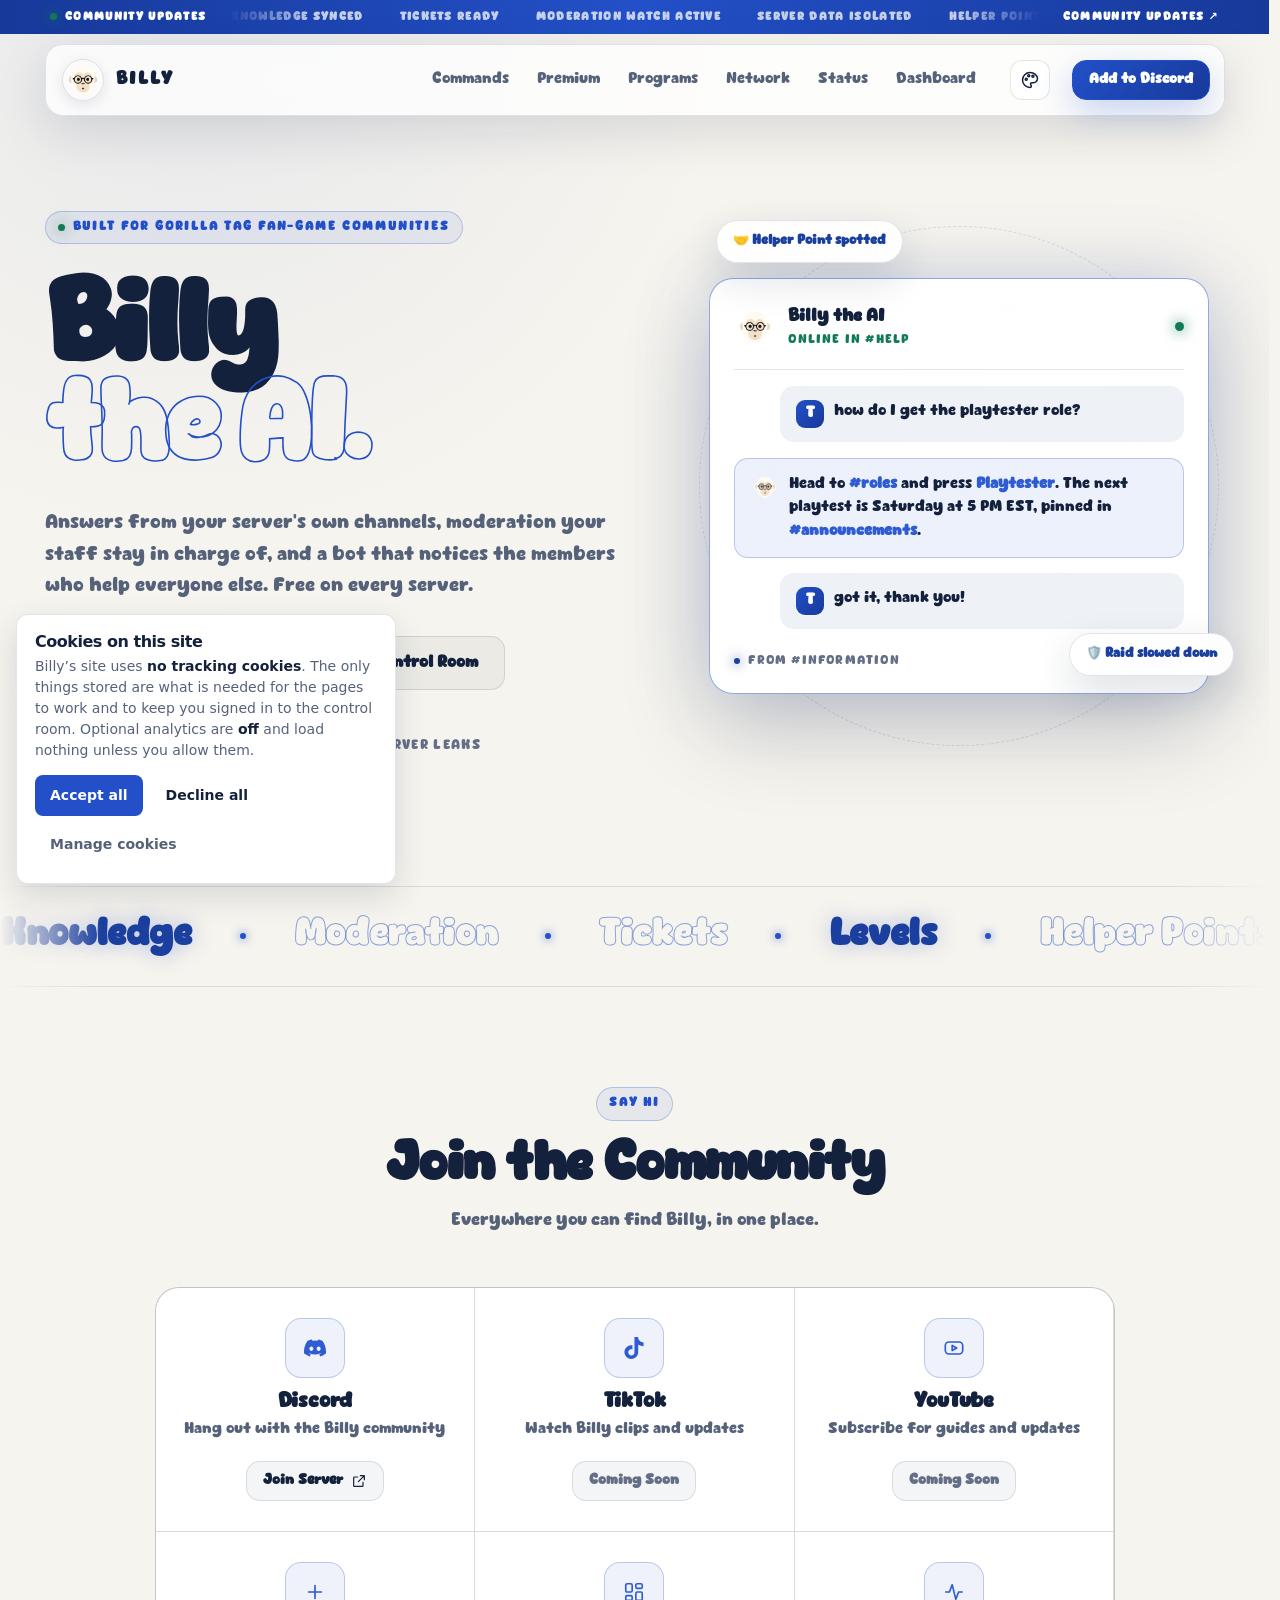
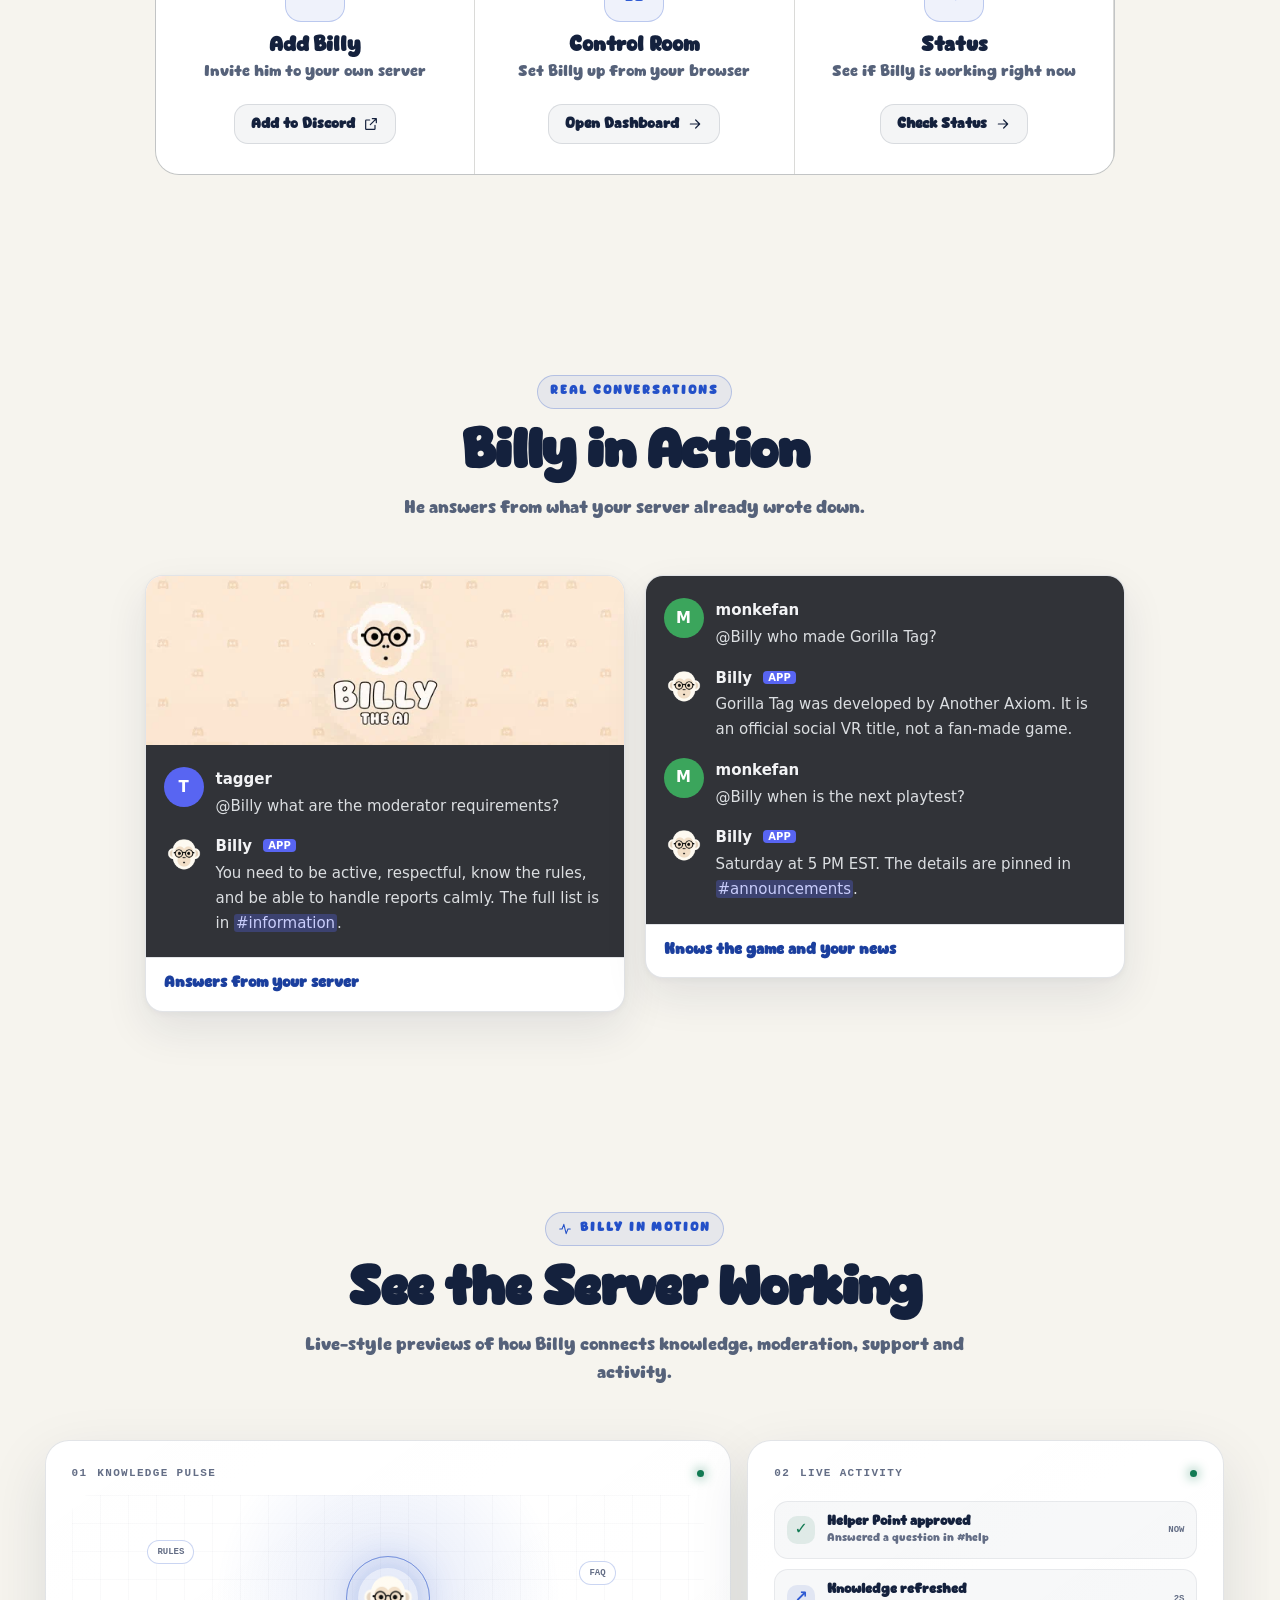
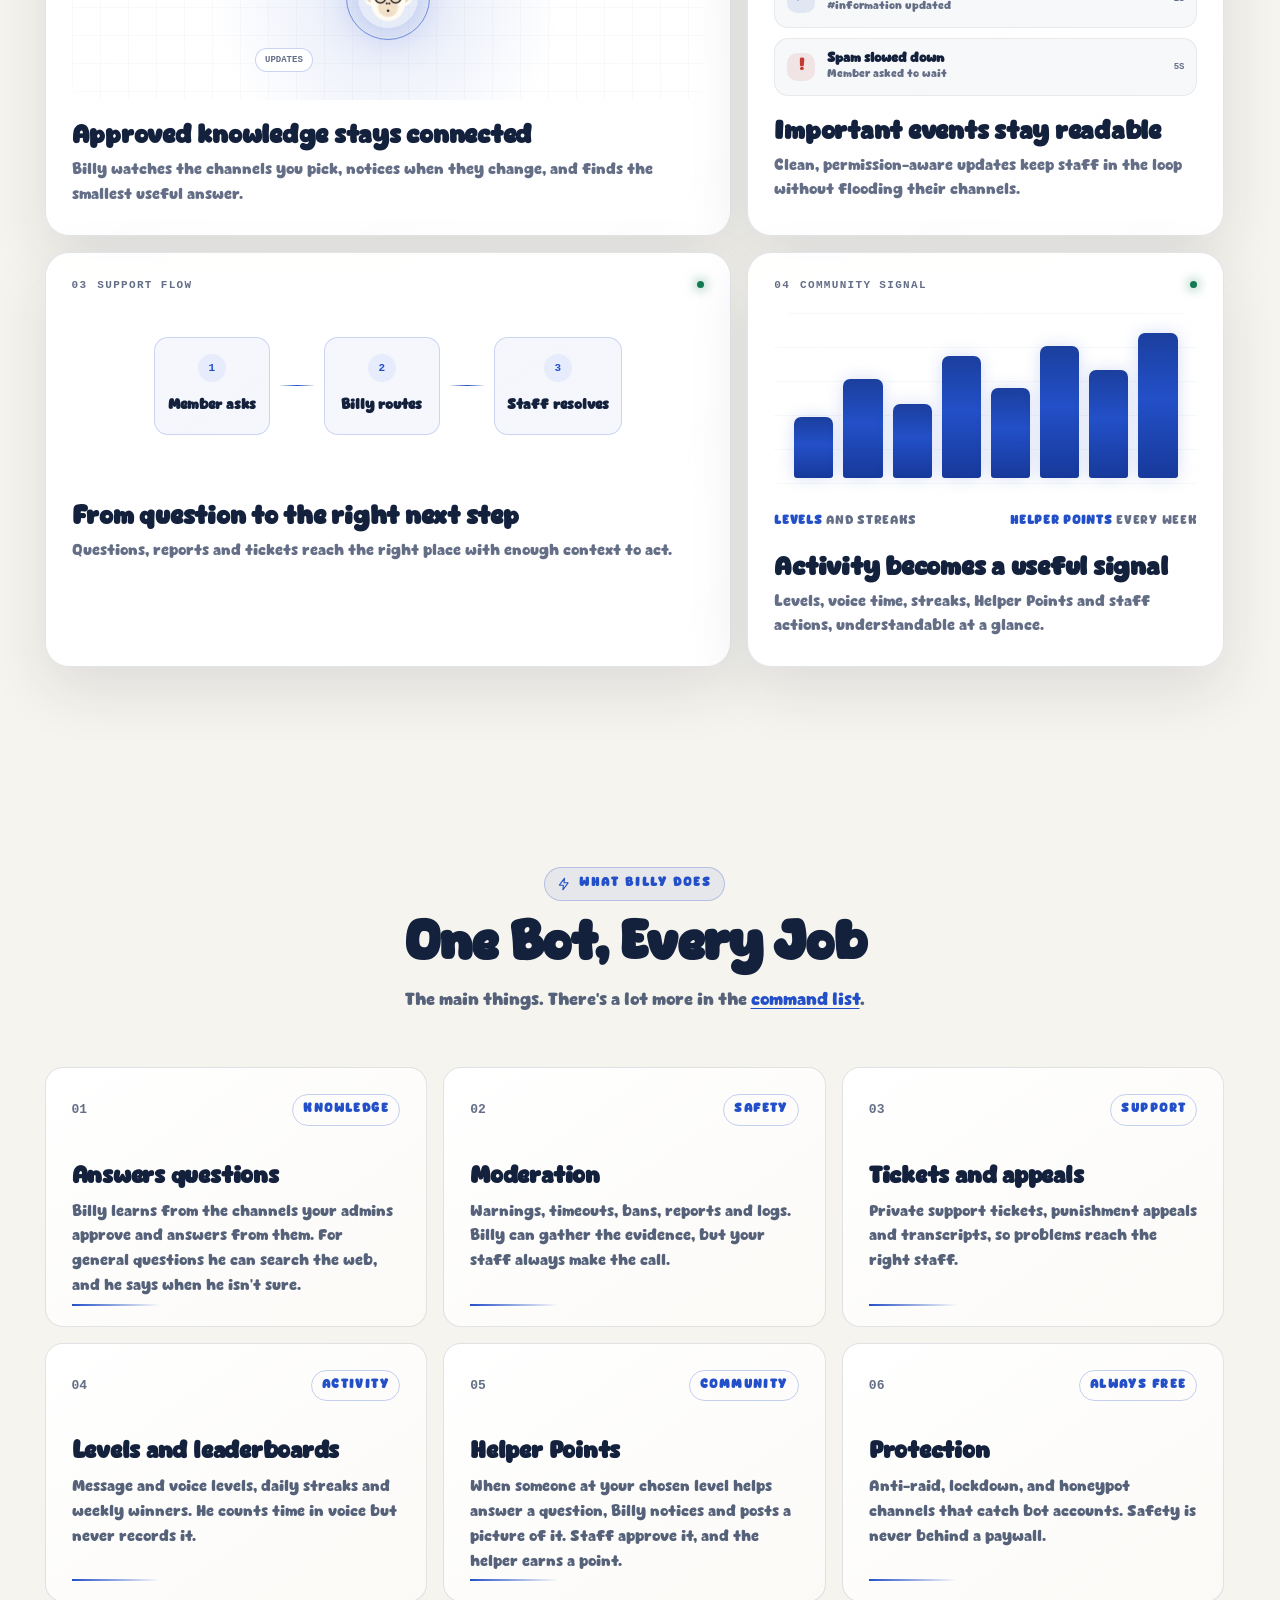
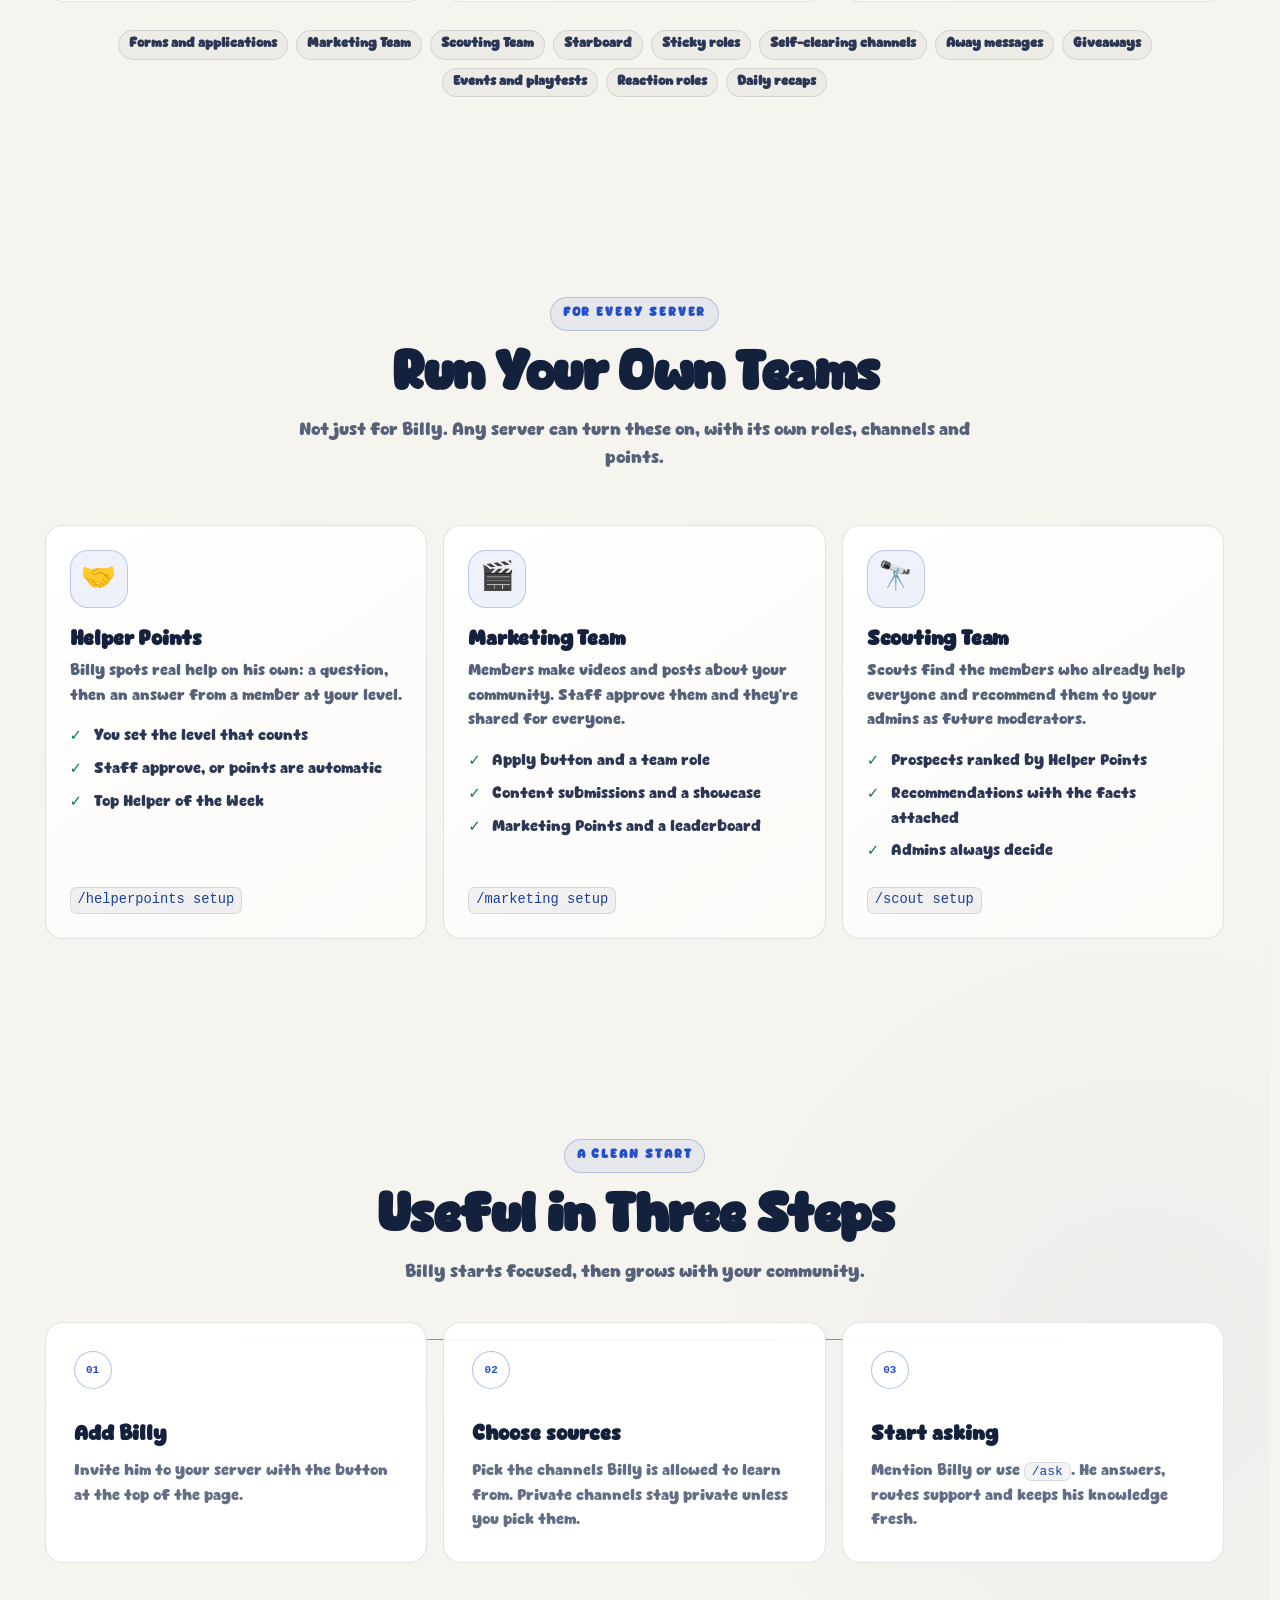
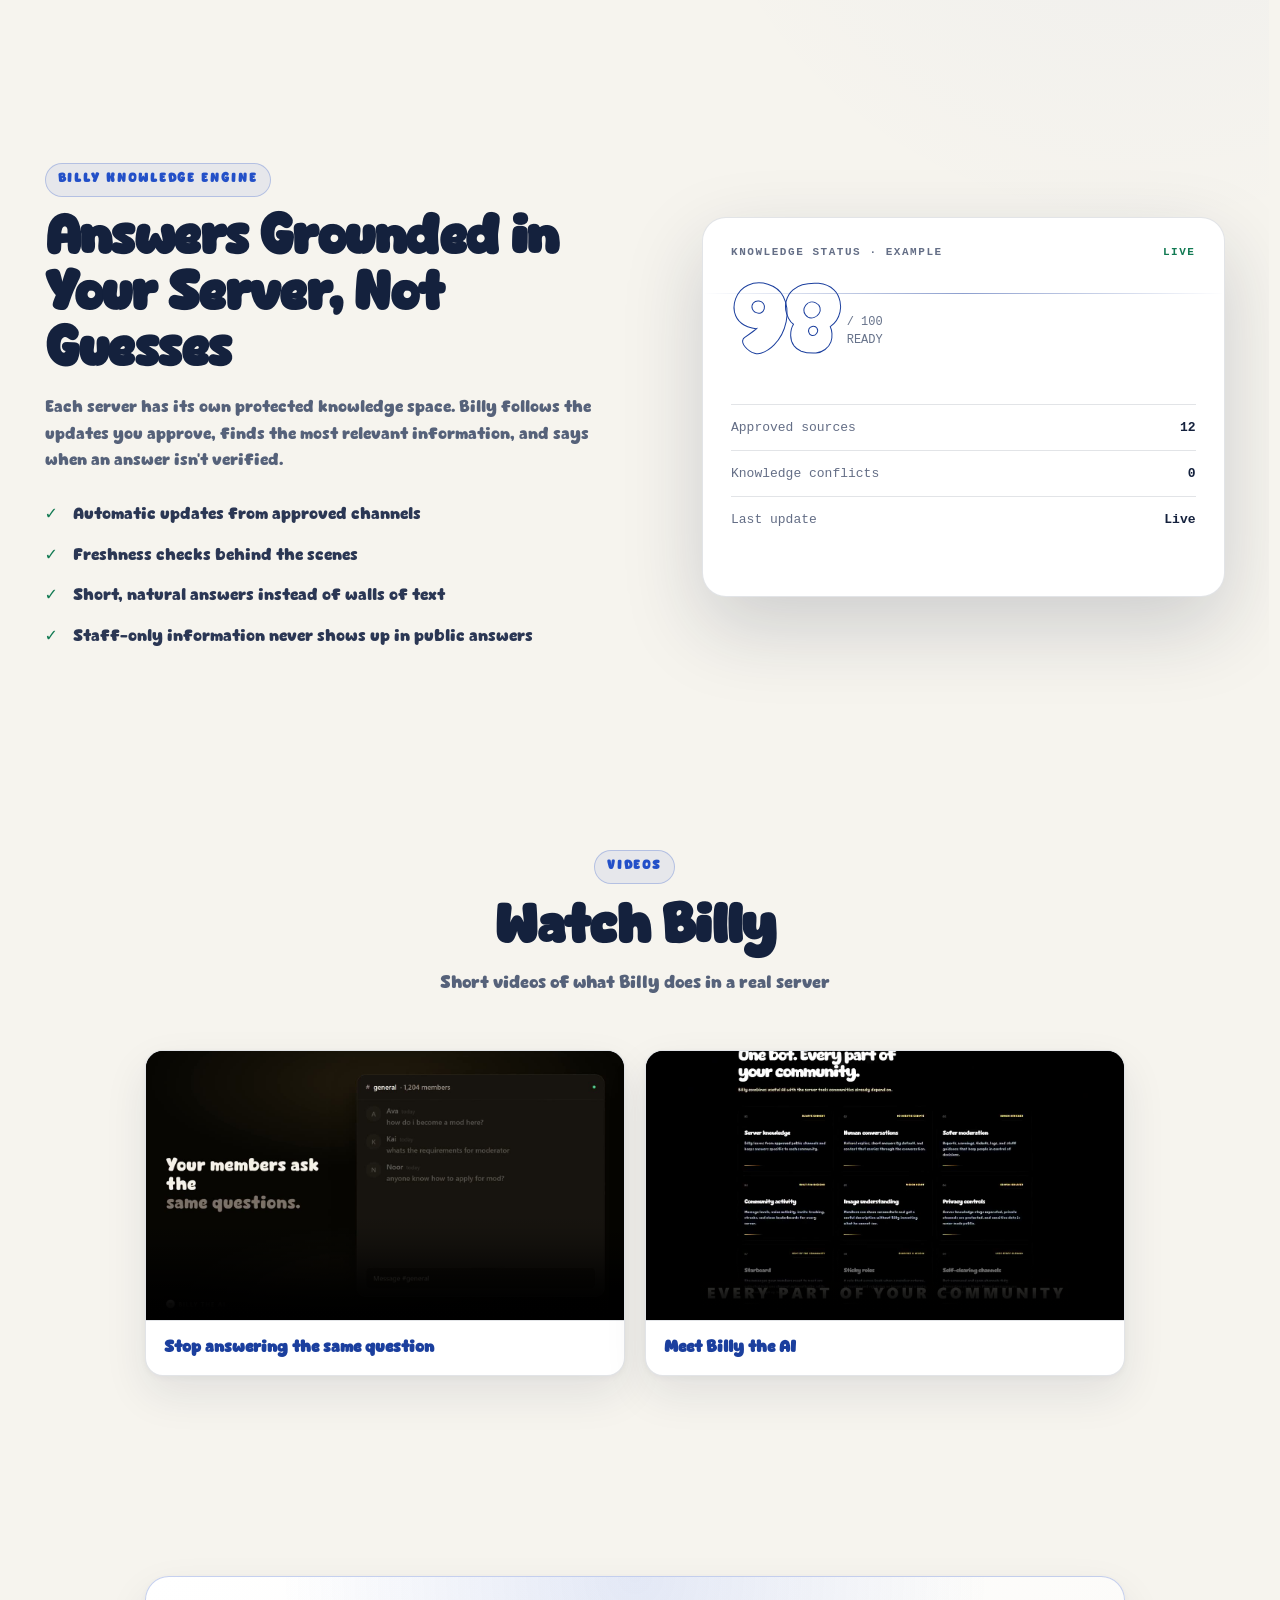
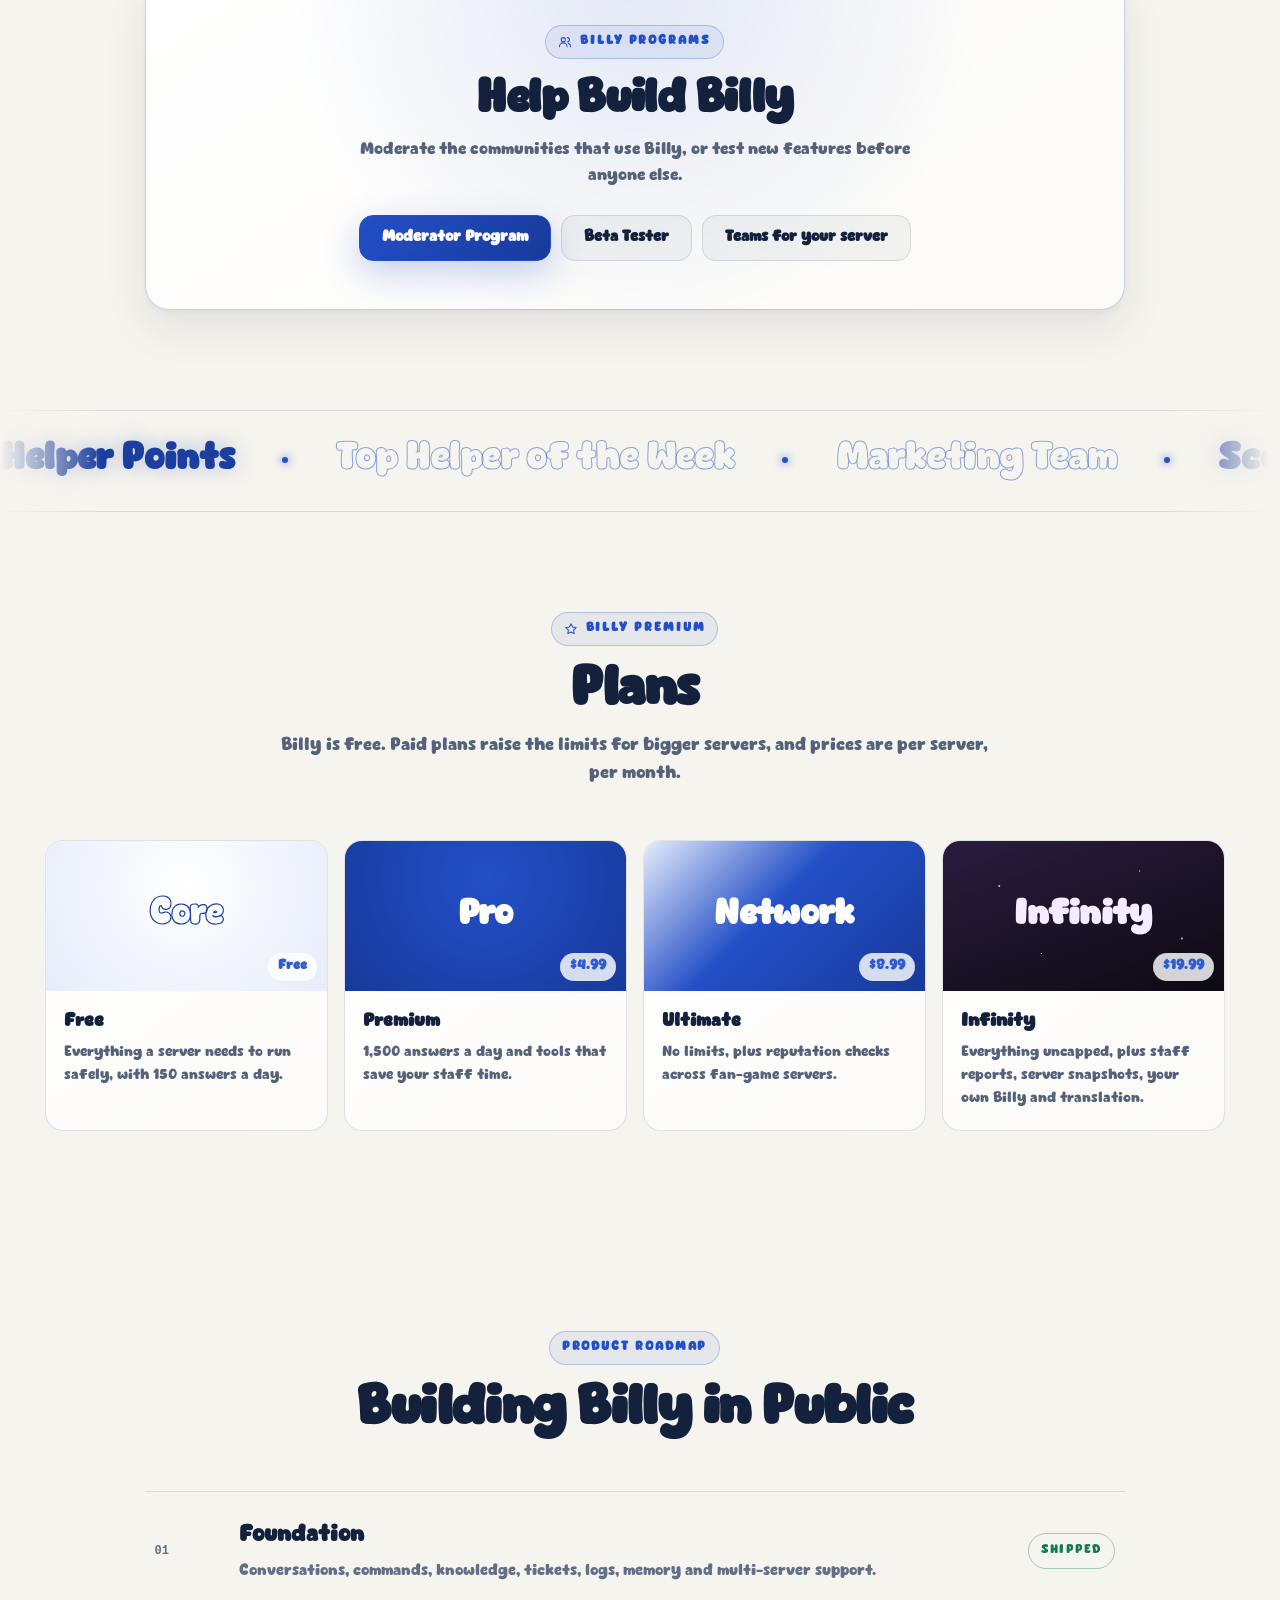
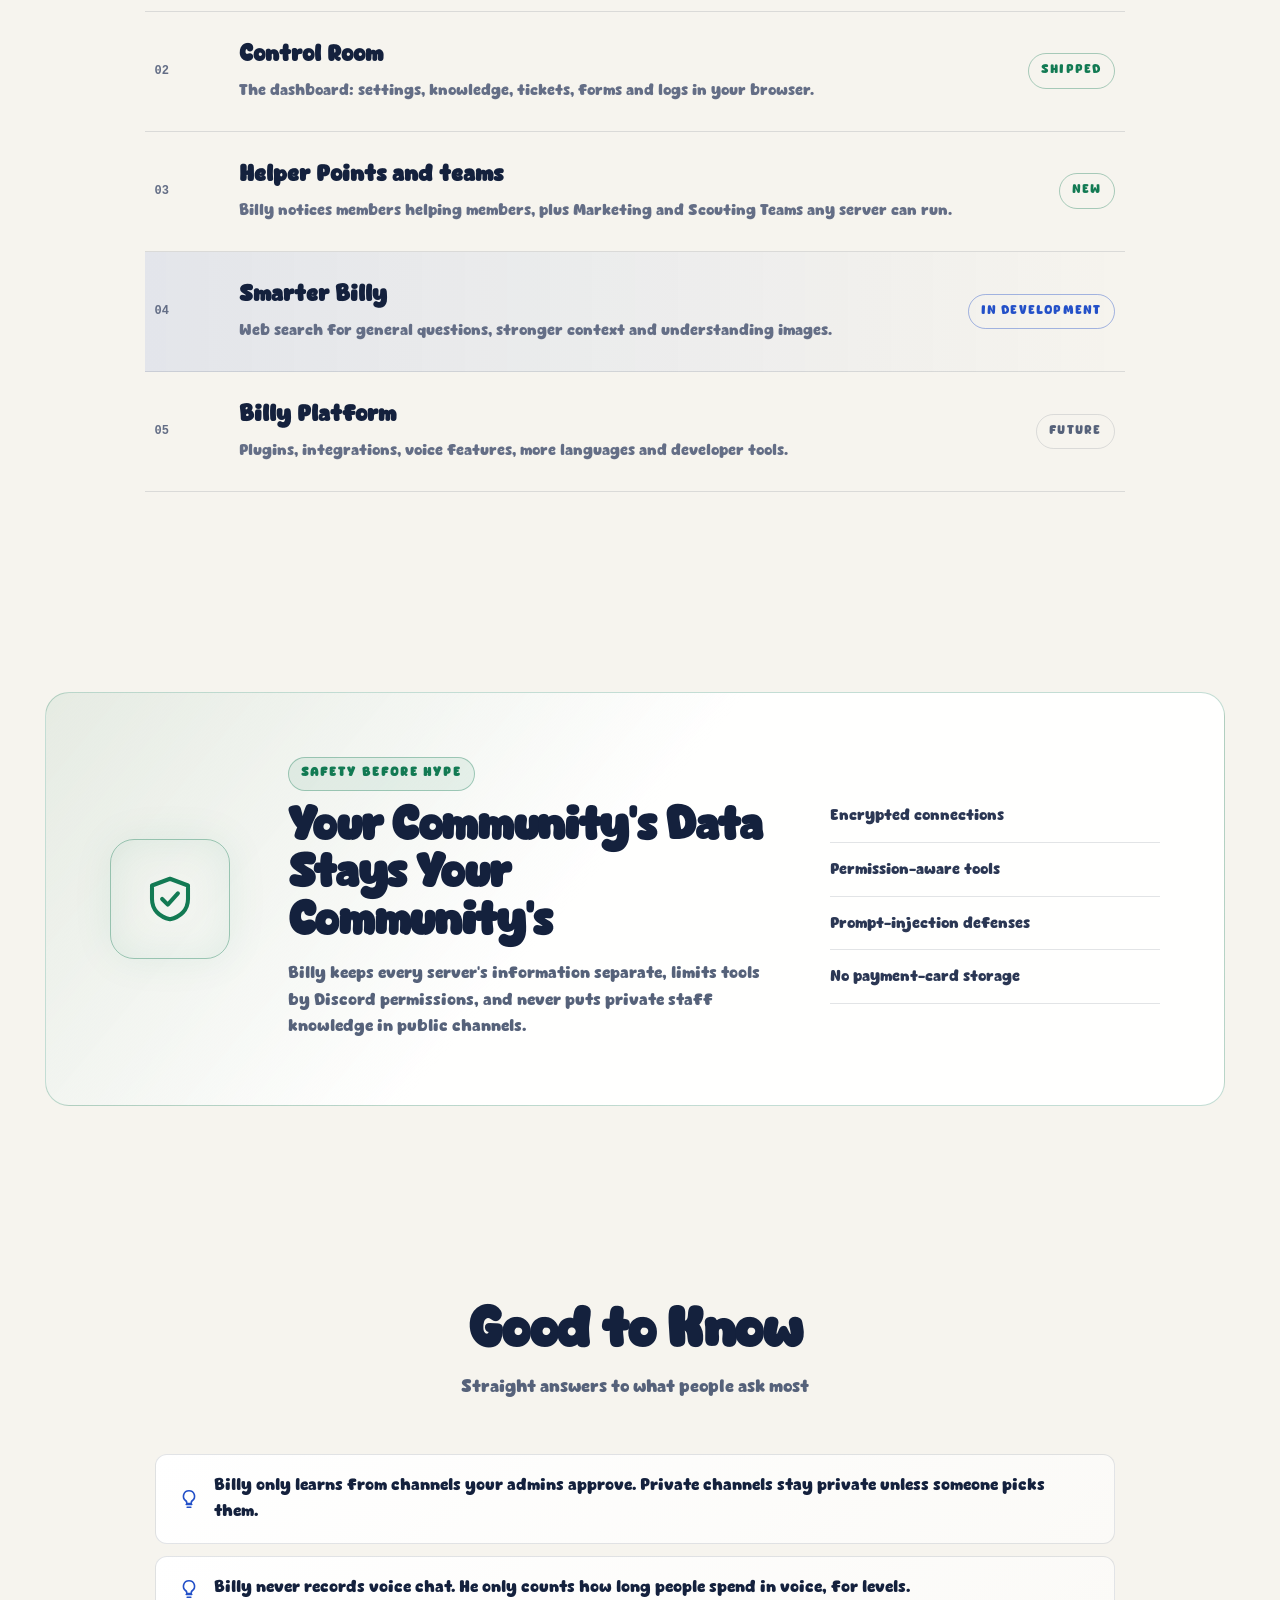
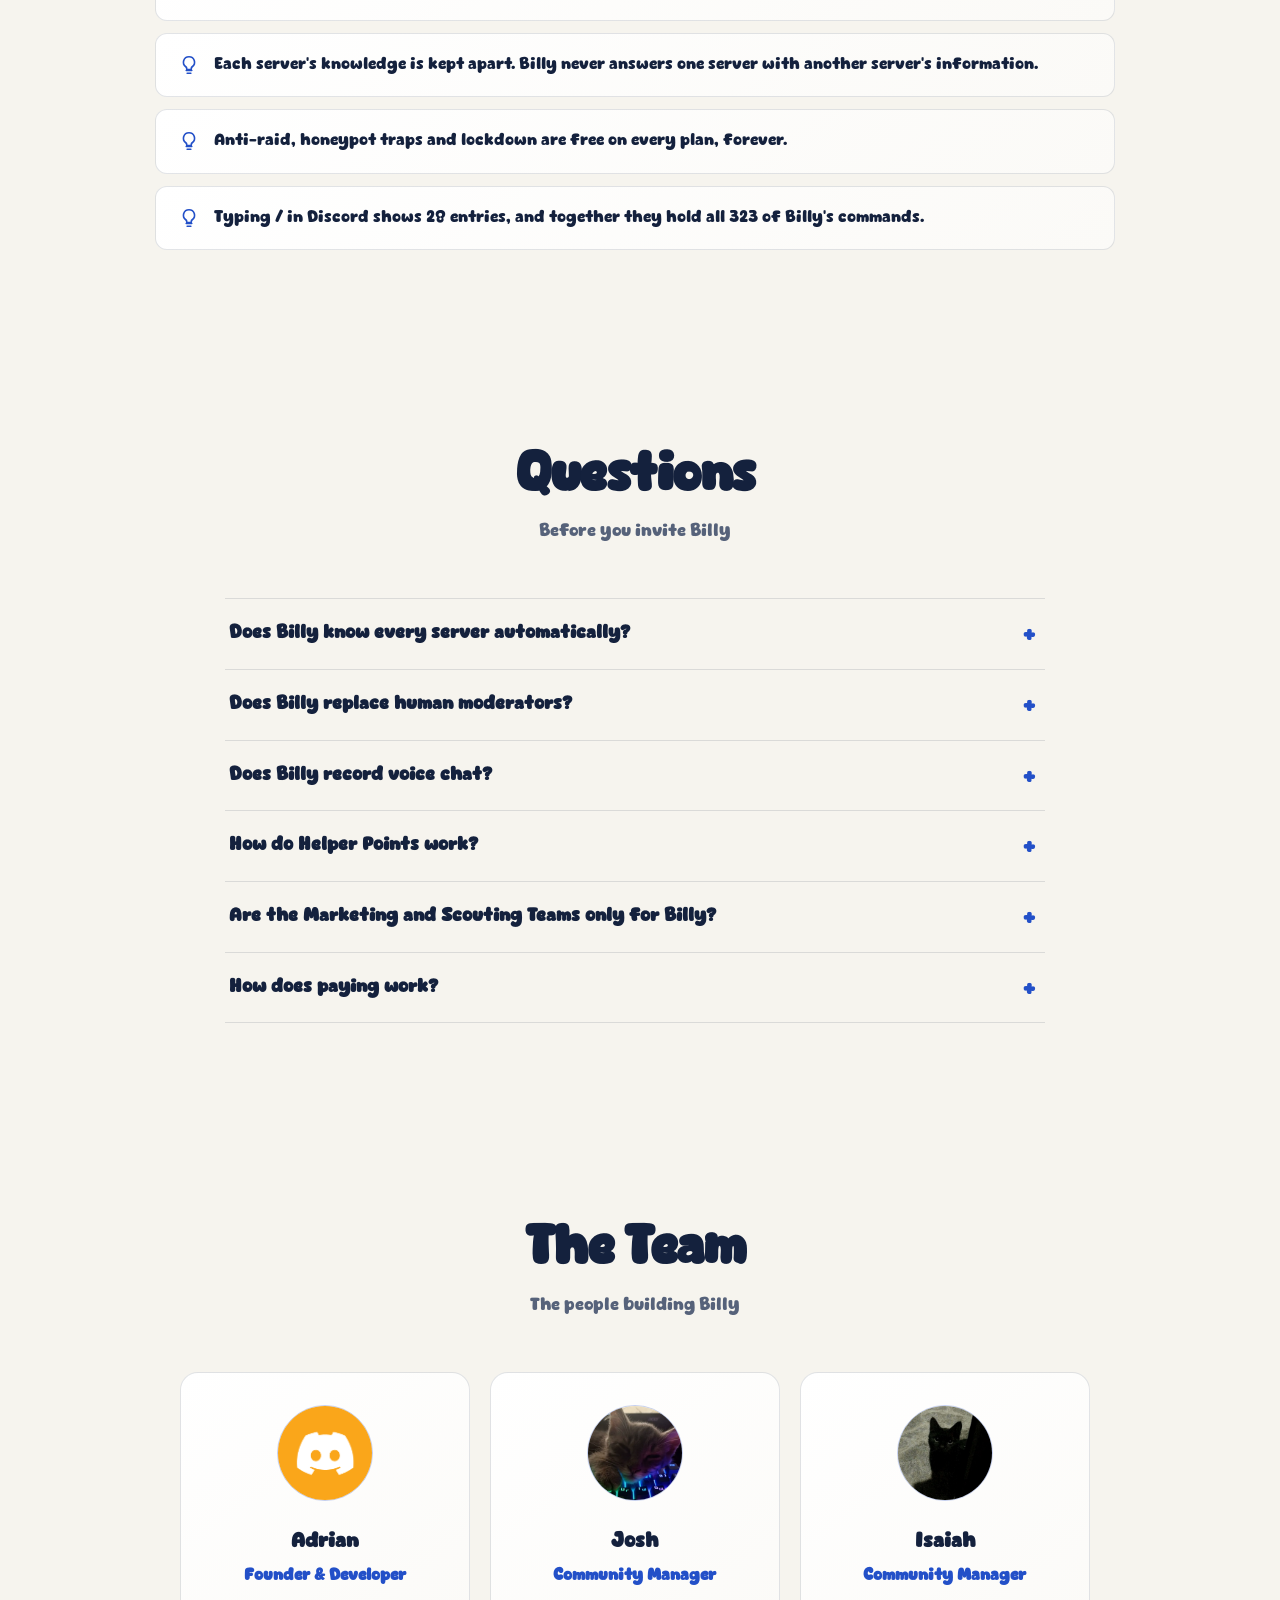
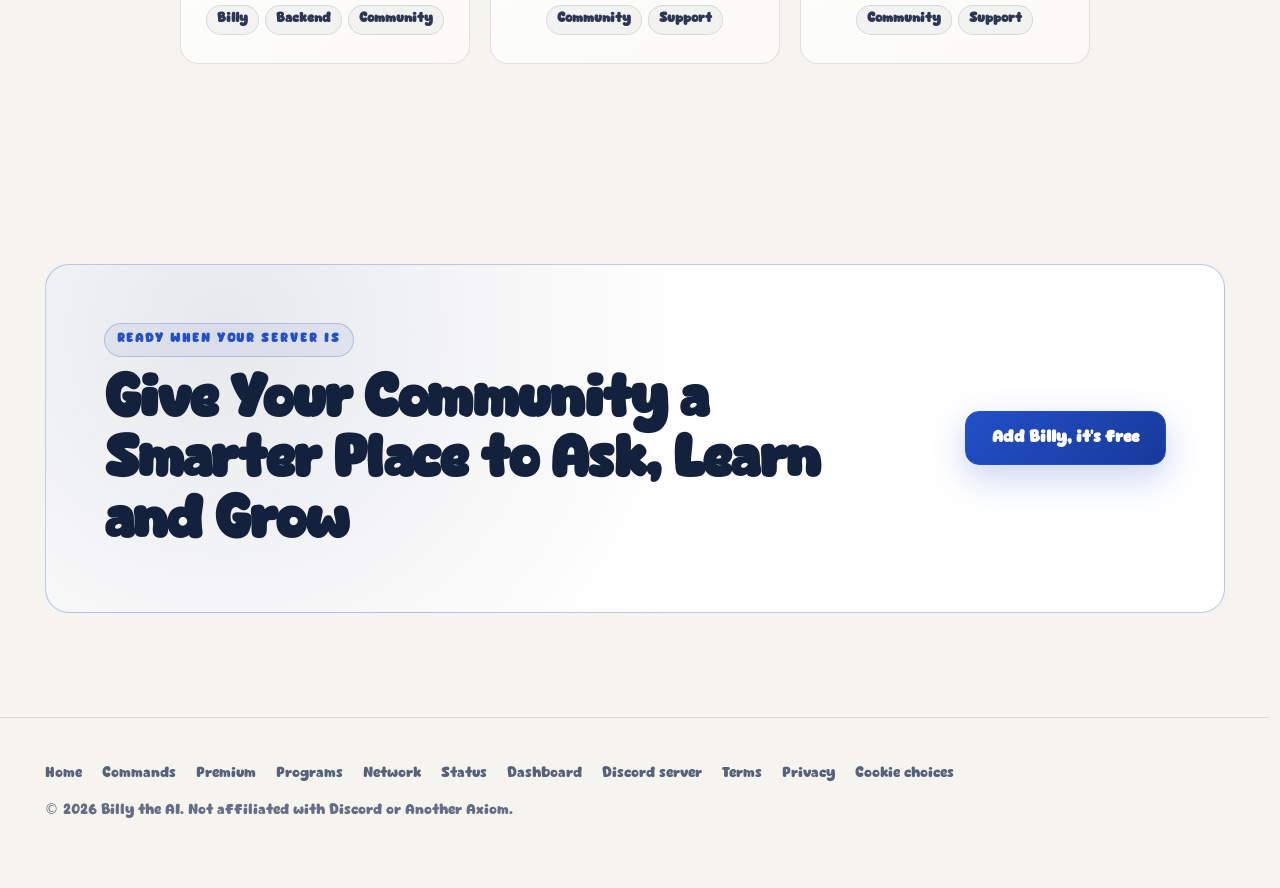
==== commit 5abb2d6f: "Show the new Premium and Ultimate tools Co-Authored-By: Claude Opus 5 <noreply@anthropic.com>" ====
--- a/index.html
+++ b/index.html
@@ -492,7 +492,7 @@
         <li class="reveal"><svg class="icon" viewBox="0 0 24 24" aria-hidden="true"><path d="M9 18h6M10 21h4M12 3a6 6 0 0 0-3.5 10.9c.6.5 1 1.2 1 2V17h5v-1.1c0-.8.4-1.5 1-2A6 6 0 0 0 12 3Z"/></svg>Billy never records voice chat. He only counts how long people spend in voice, for levels.</li>
         <li class="reveal"><svg class="icon" viewBox="0 0 24 24" aria-hidden="true"><path d="M9 18h6M10 21h4M12 3a6 6 0 0 0-3.5 10.9c.6.5 1 1.2 1 2V17h5v-1.1c0-.8.4-1.5 1-2A6 6 0 0 0 12 3Z"/></svg>Each server's knowledge is kept apart. Billy never answers one server with another server's information.</li>
         <li class="reveal"><svg class="icon" viewBox="0 0 24 24" aria-hidden="true"><path d="M9 18h6M10 21h4M12 3a6 6 0 0 0-3.5 10.9c.6.5 1 1.2 1 2V17h5v-1.1c0-.8.4-1.5 1-2A6 6 0 0 0 12 3Z"/></svg>Anti-raid, honeypot traps and lockdown are free on every plan, forever.</li>
-        <li class="reveal"><svg class="icon" viewBox="0 0 24 24" aria-hidden="true"><path d="M9 18h6M10 21h4M12 3a6 6 0 0 0-3.5 10.9c.6.5 1 1.2 1 2V17h5v-1.1c0-.8.4-1.5 1-2A6 6 0 0 0 12 3Z"/></svg>Typing / in Discord shows 28 entries, and together they hold all 313 of Billy's commands.</li>
+        <li class="reveal"><svg class="icon" viewBox="0 0 24 24" aria-hidden="true"><path d="M9 18h6M10 21h4M12 3a6 6 0 0 0-3.5 10.9c.6.5 1 1.2 1 2V17h5v-1.1c0-.8.4-1.5 1-2A6 6 0 0 0 12 3Z"/></svg>Typing / in Discord shows 28 entries, and together they hold all 323 of Billy's commands.</li>
       </ul>
     </div>
   </section>
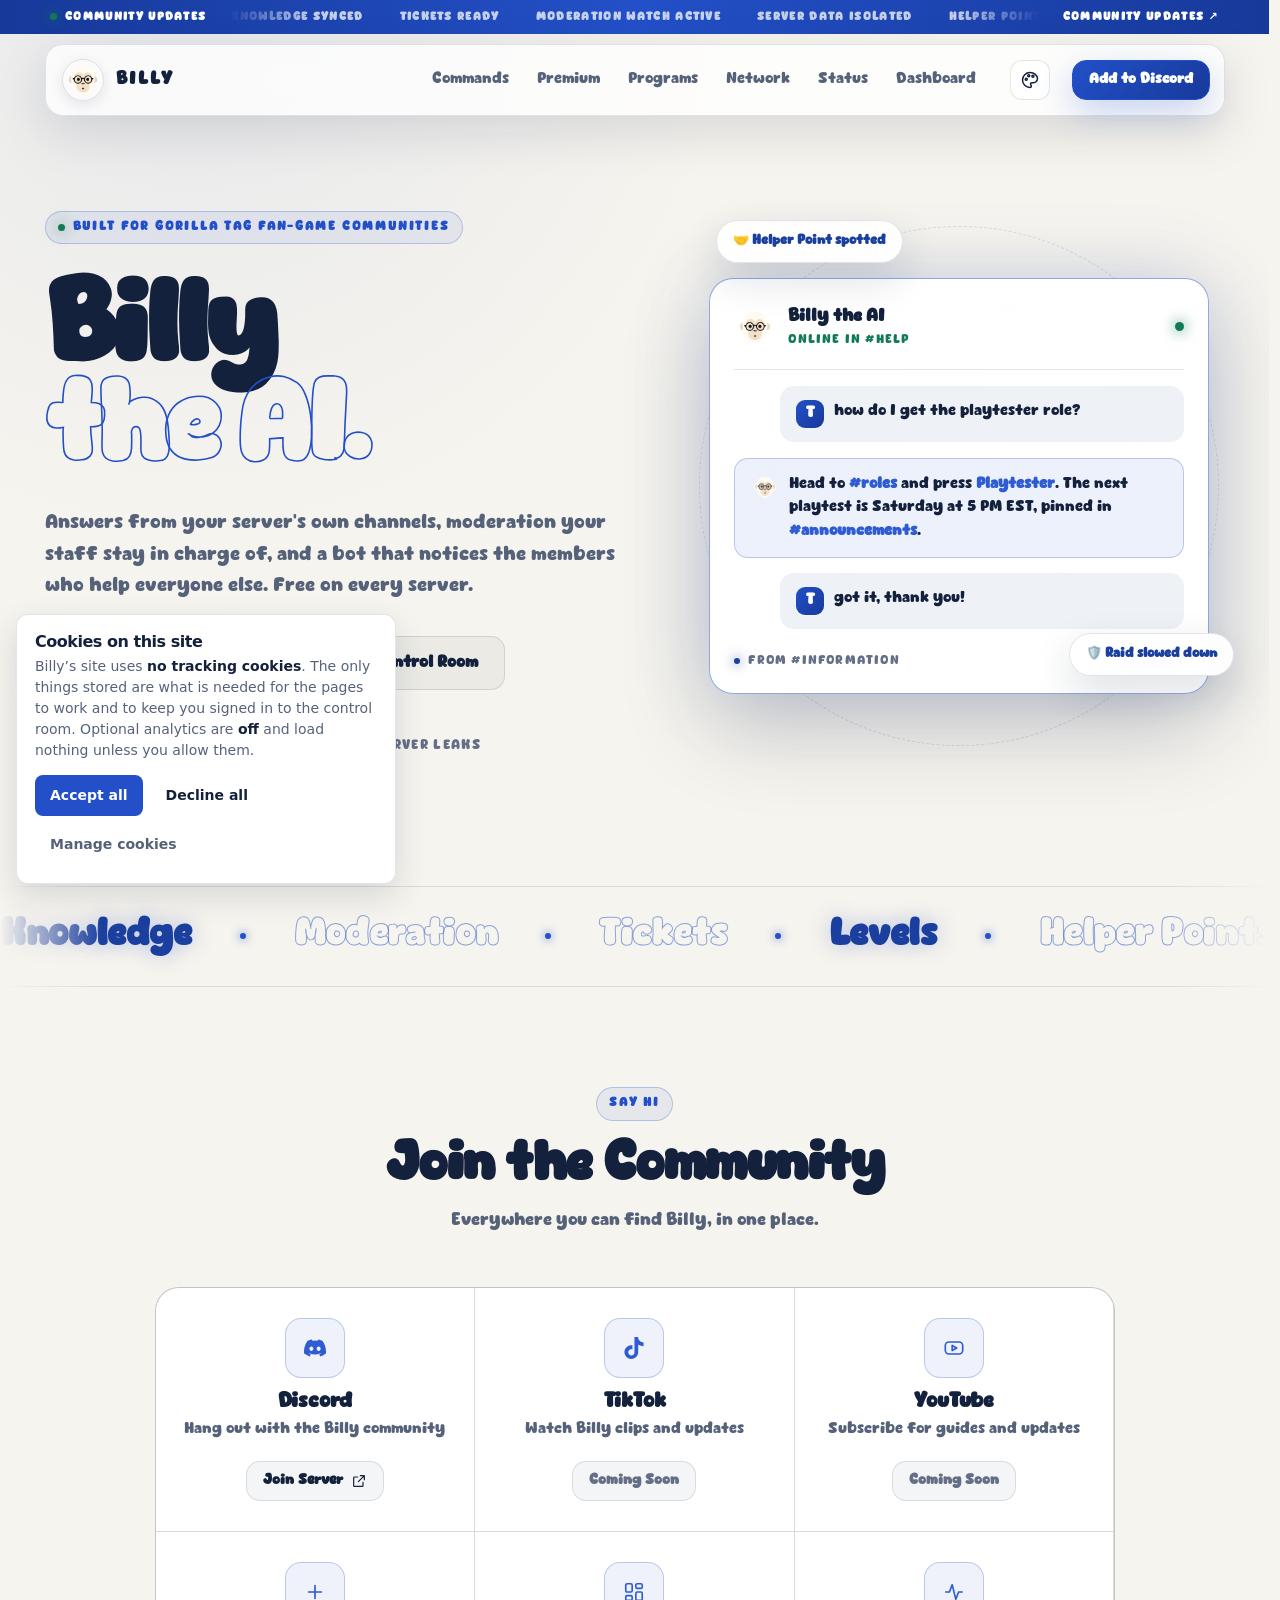
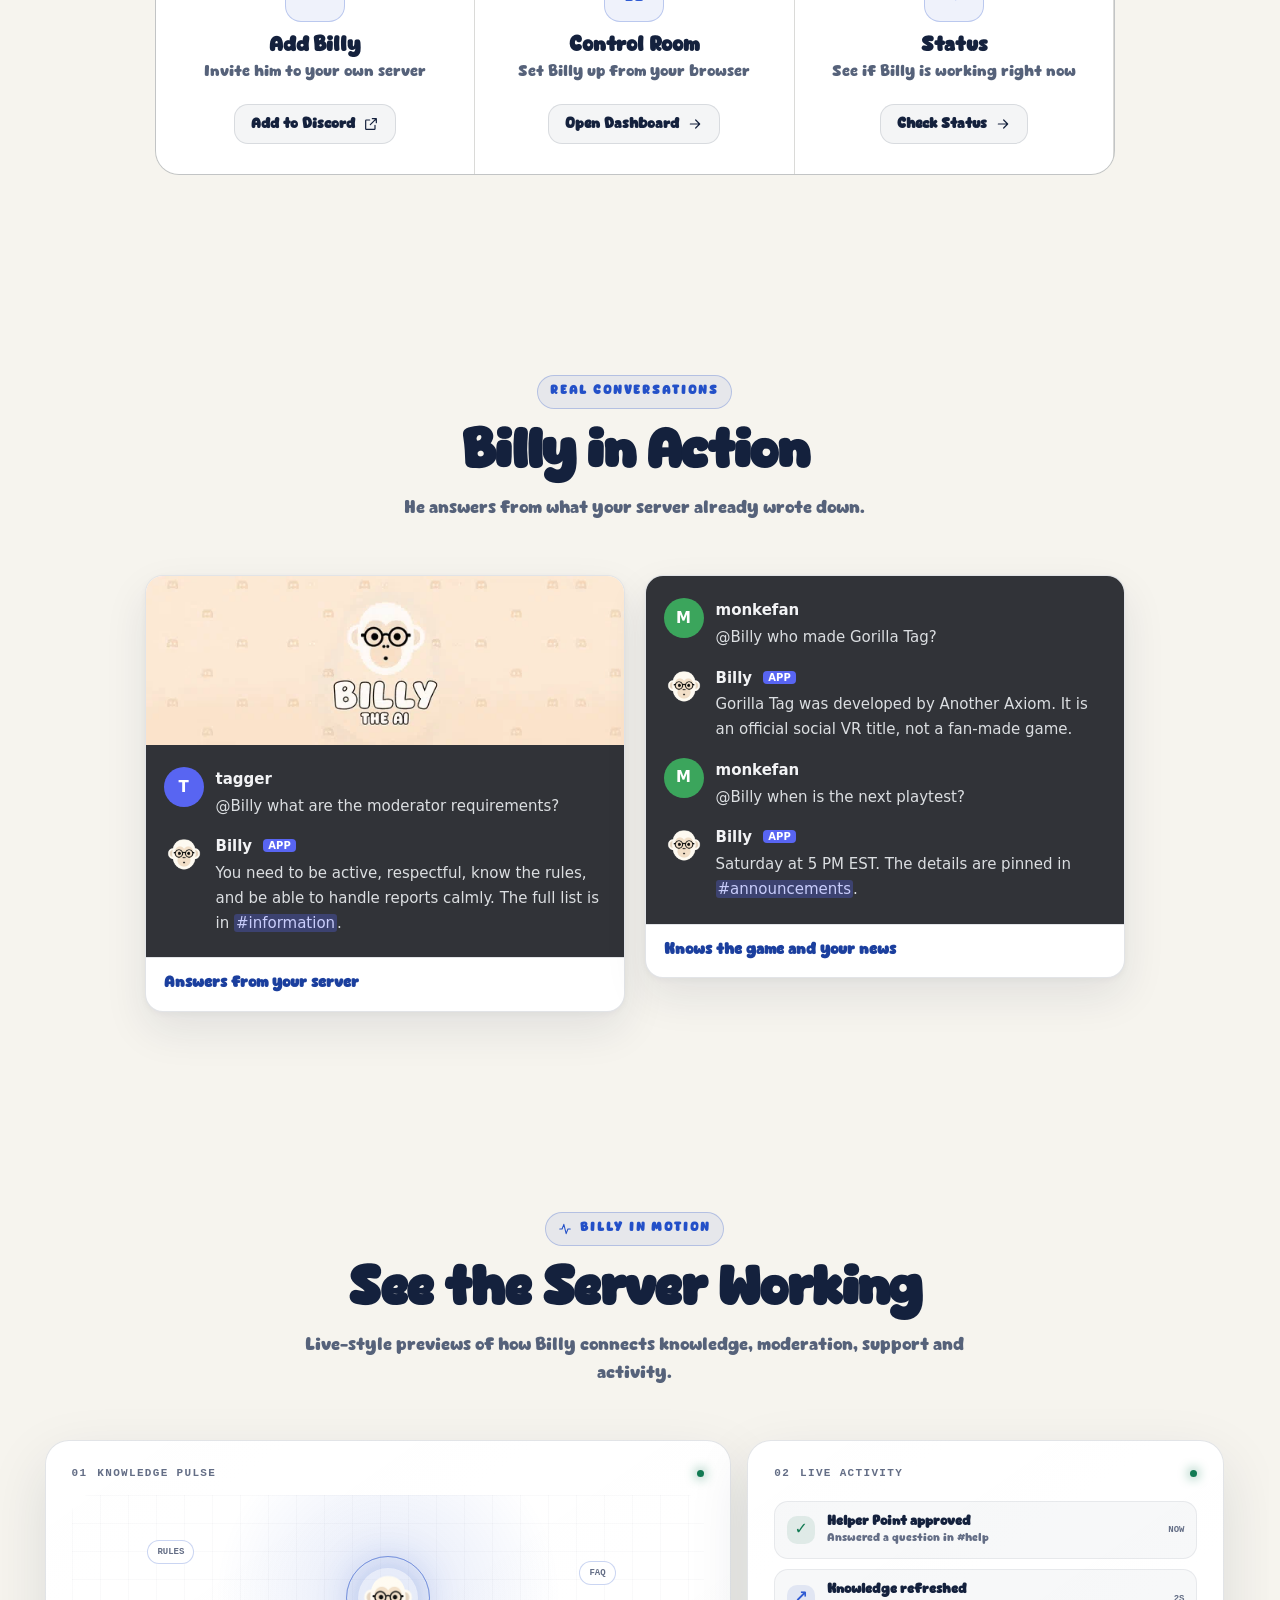
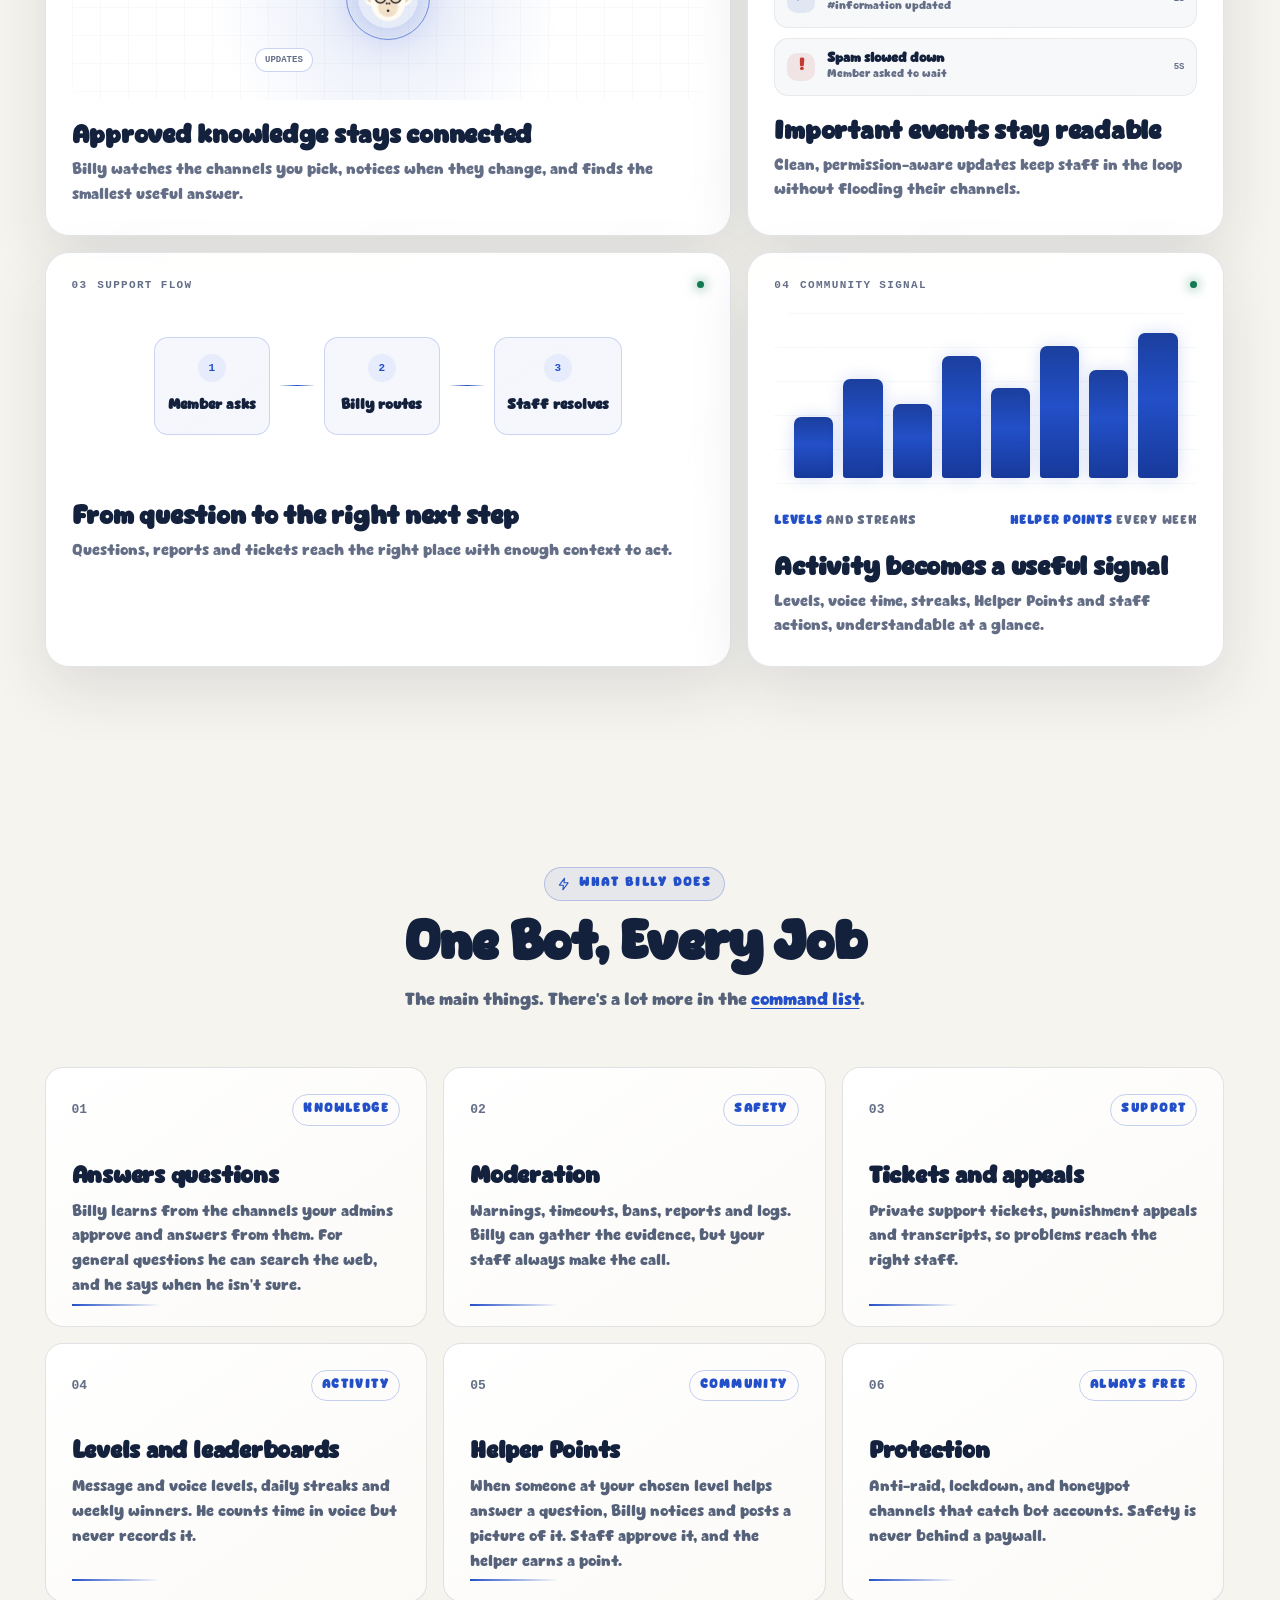
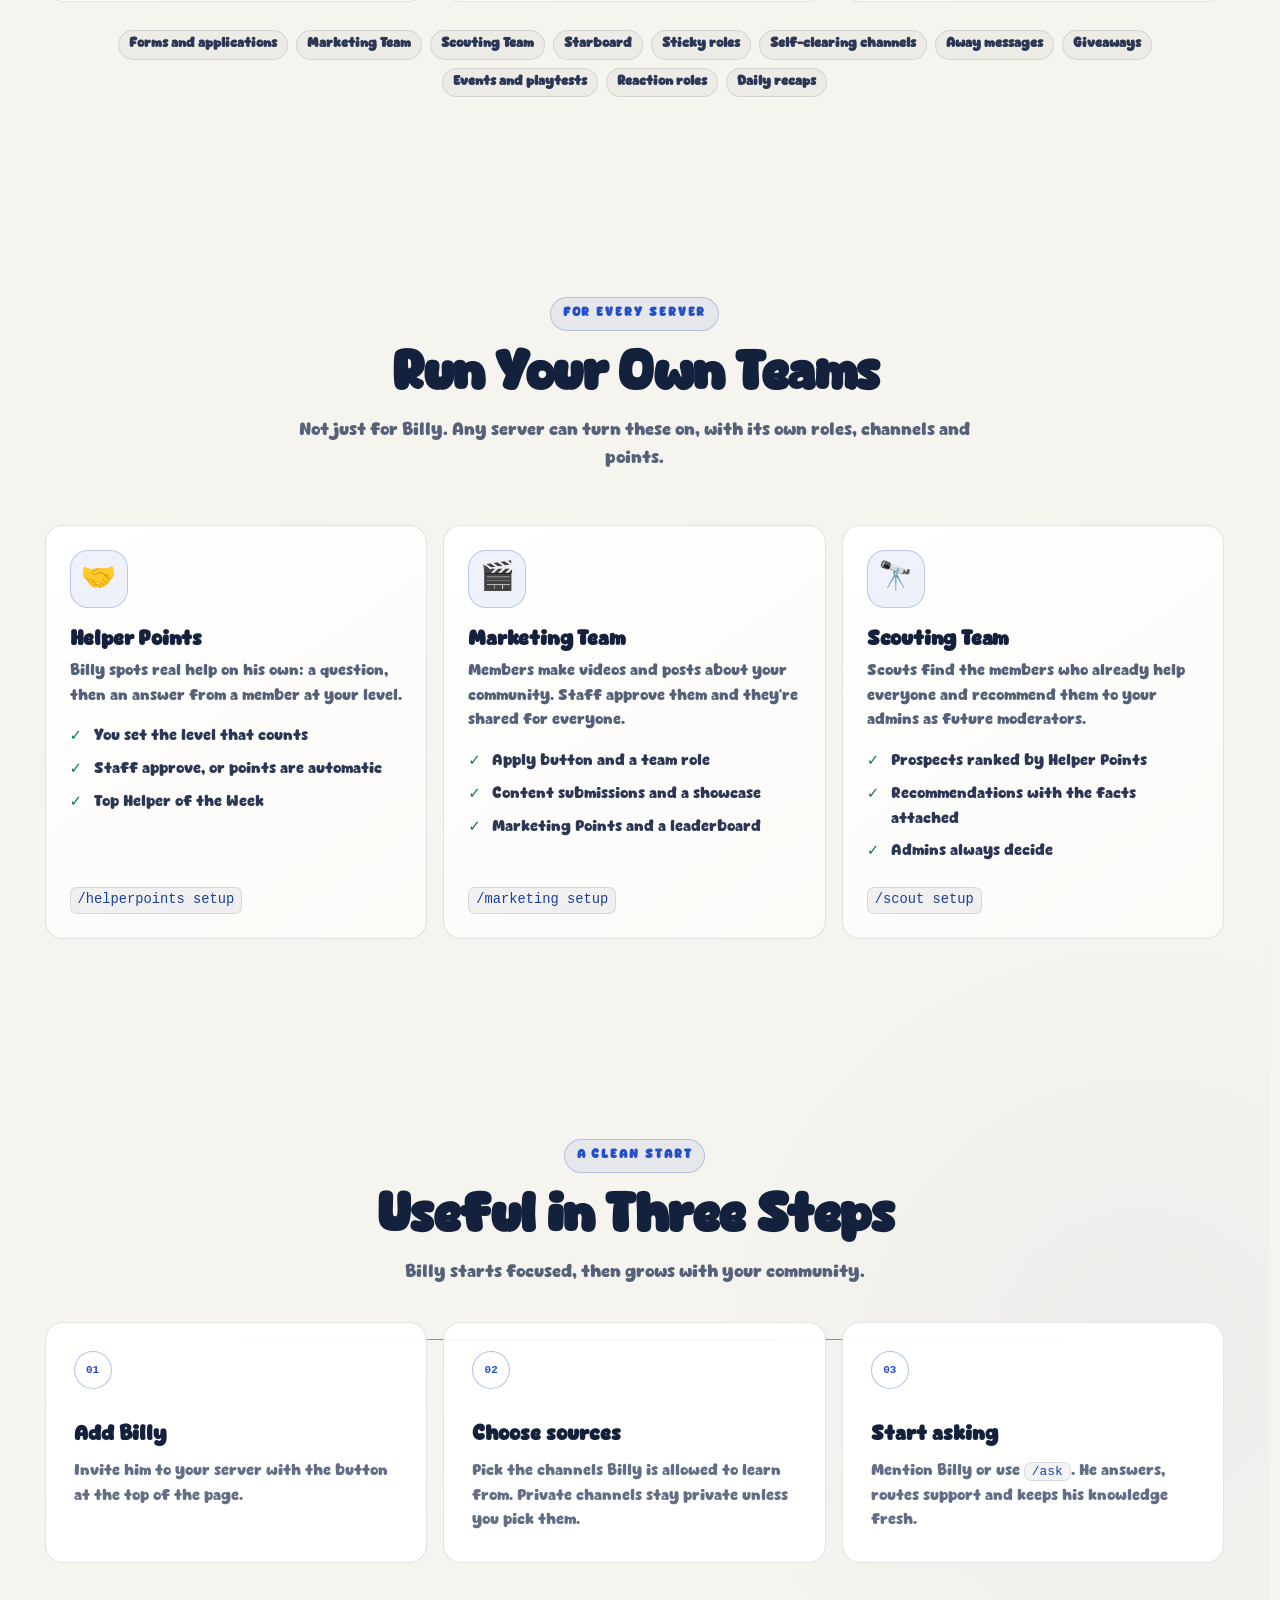
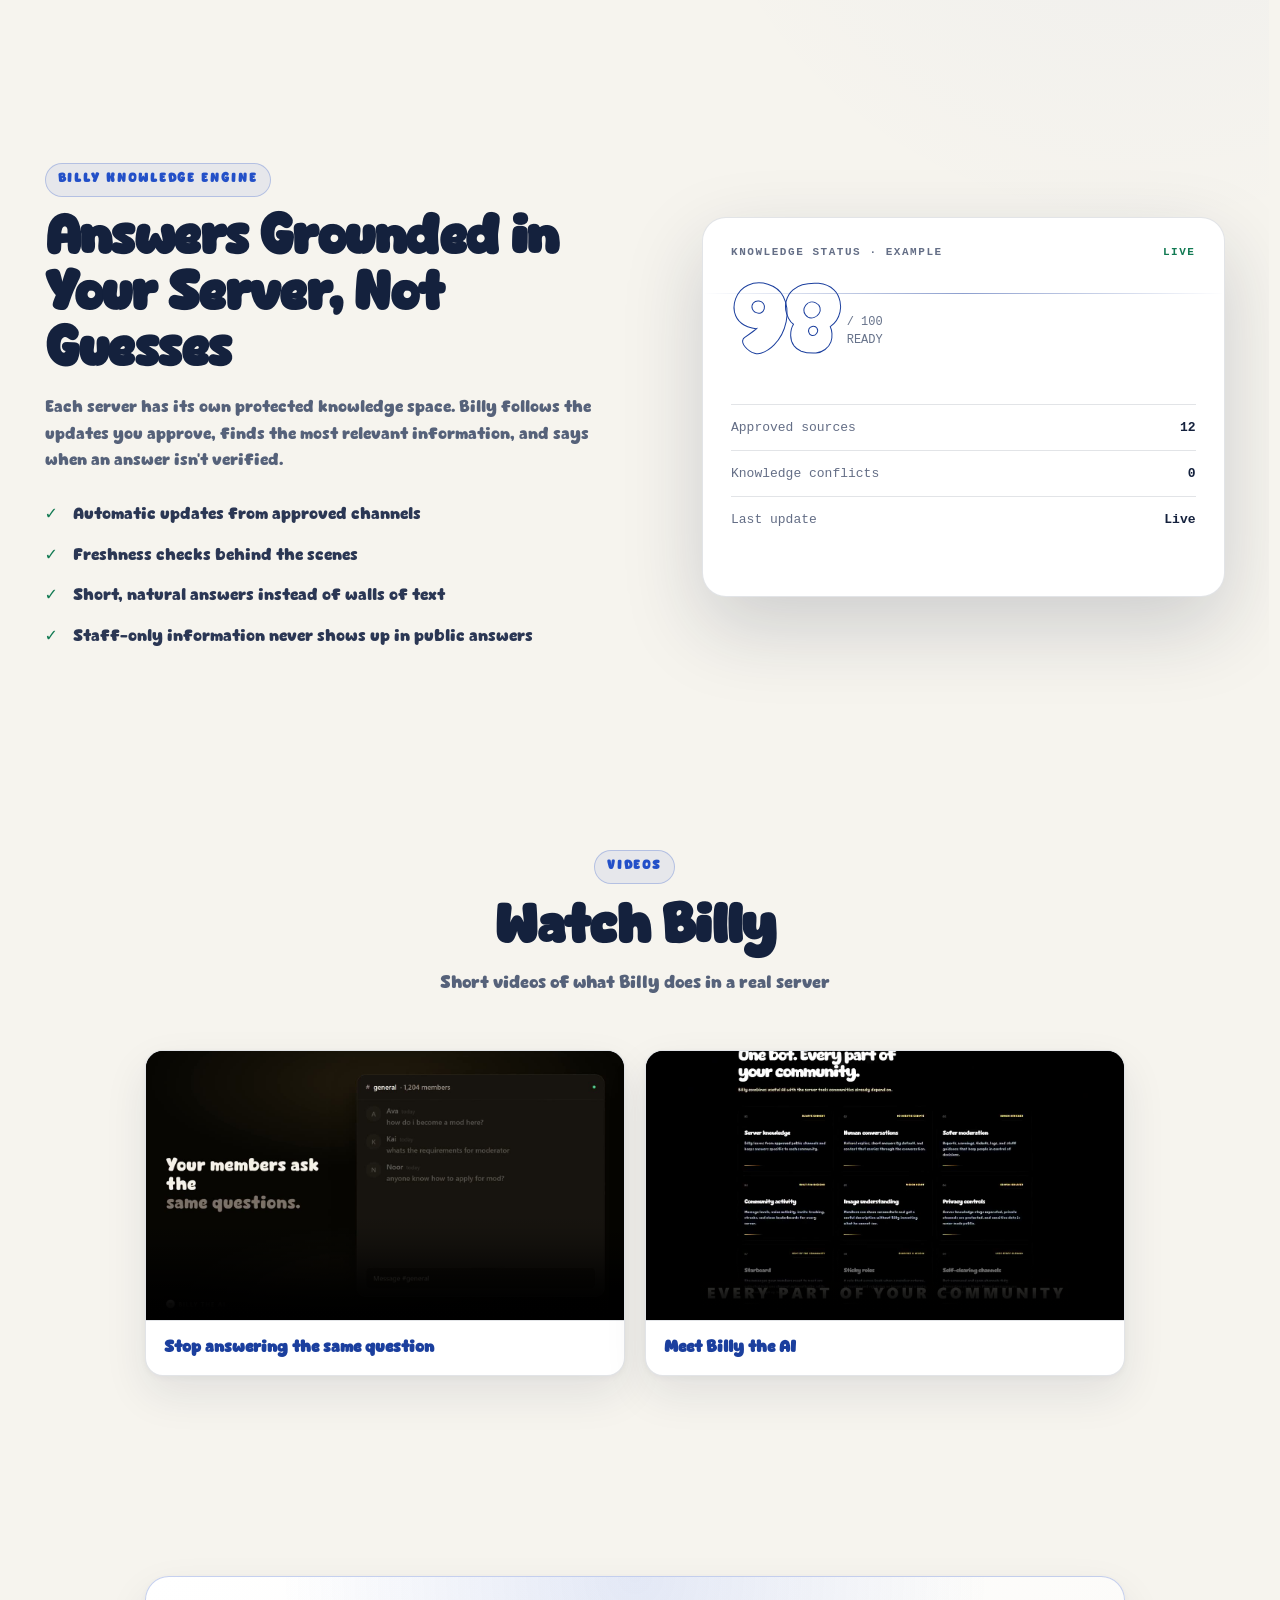
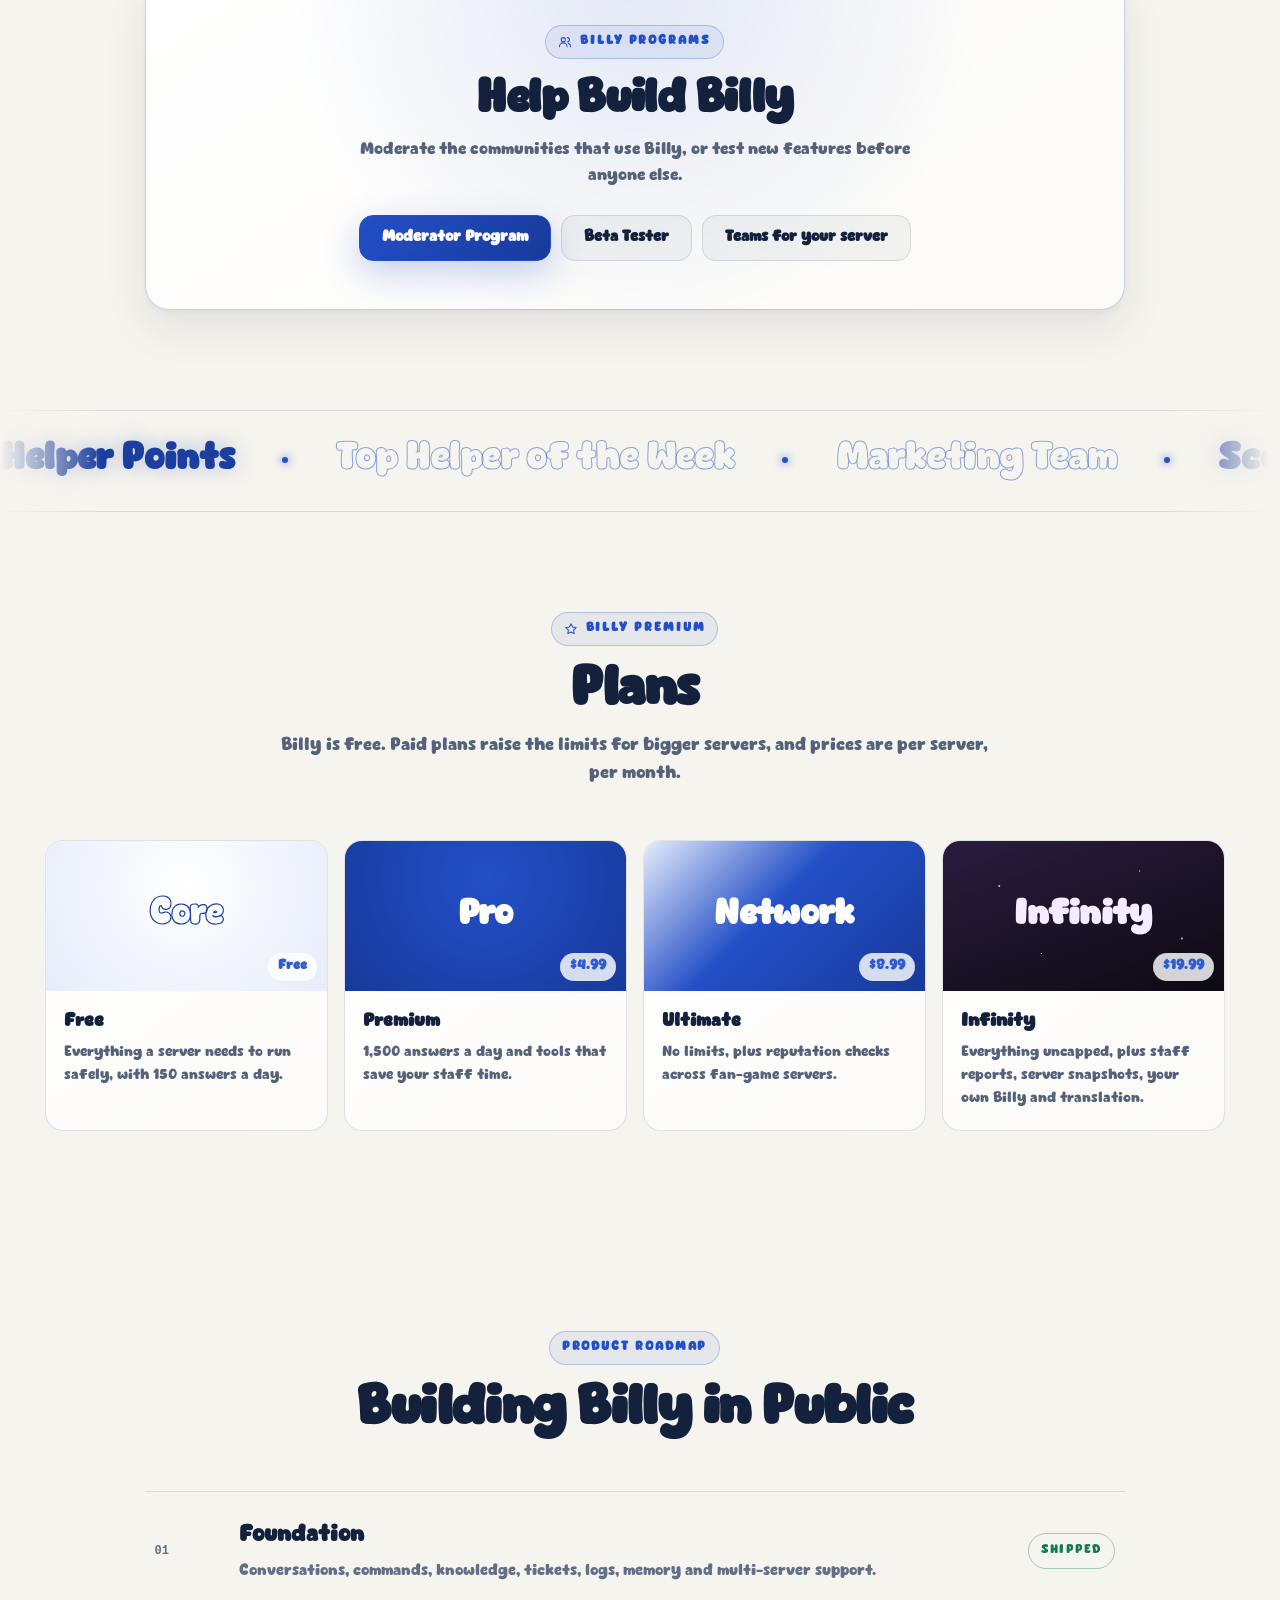
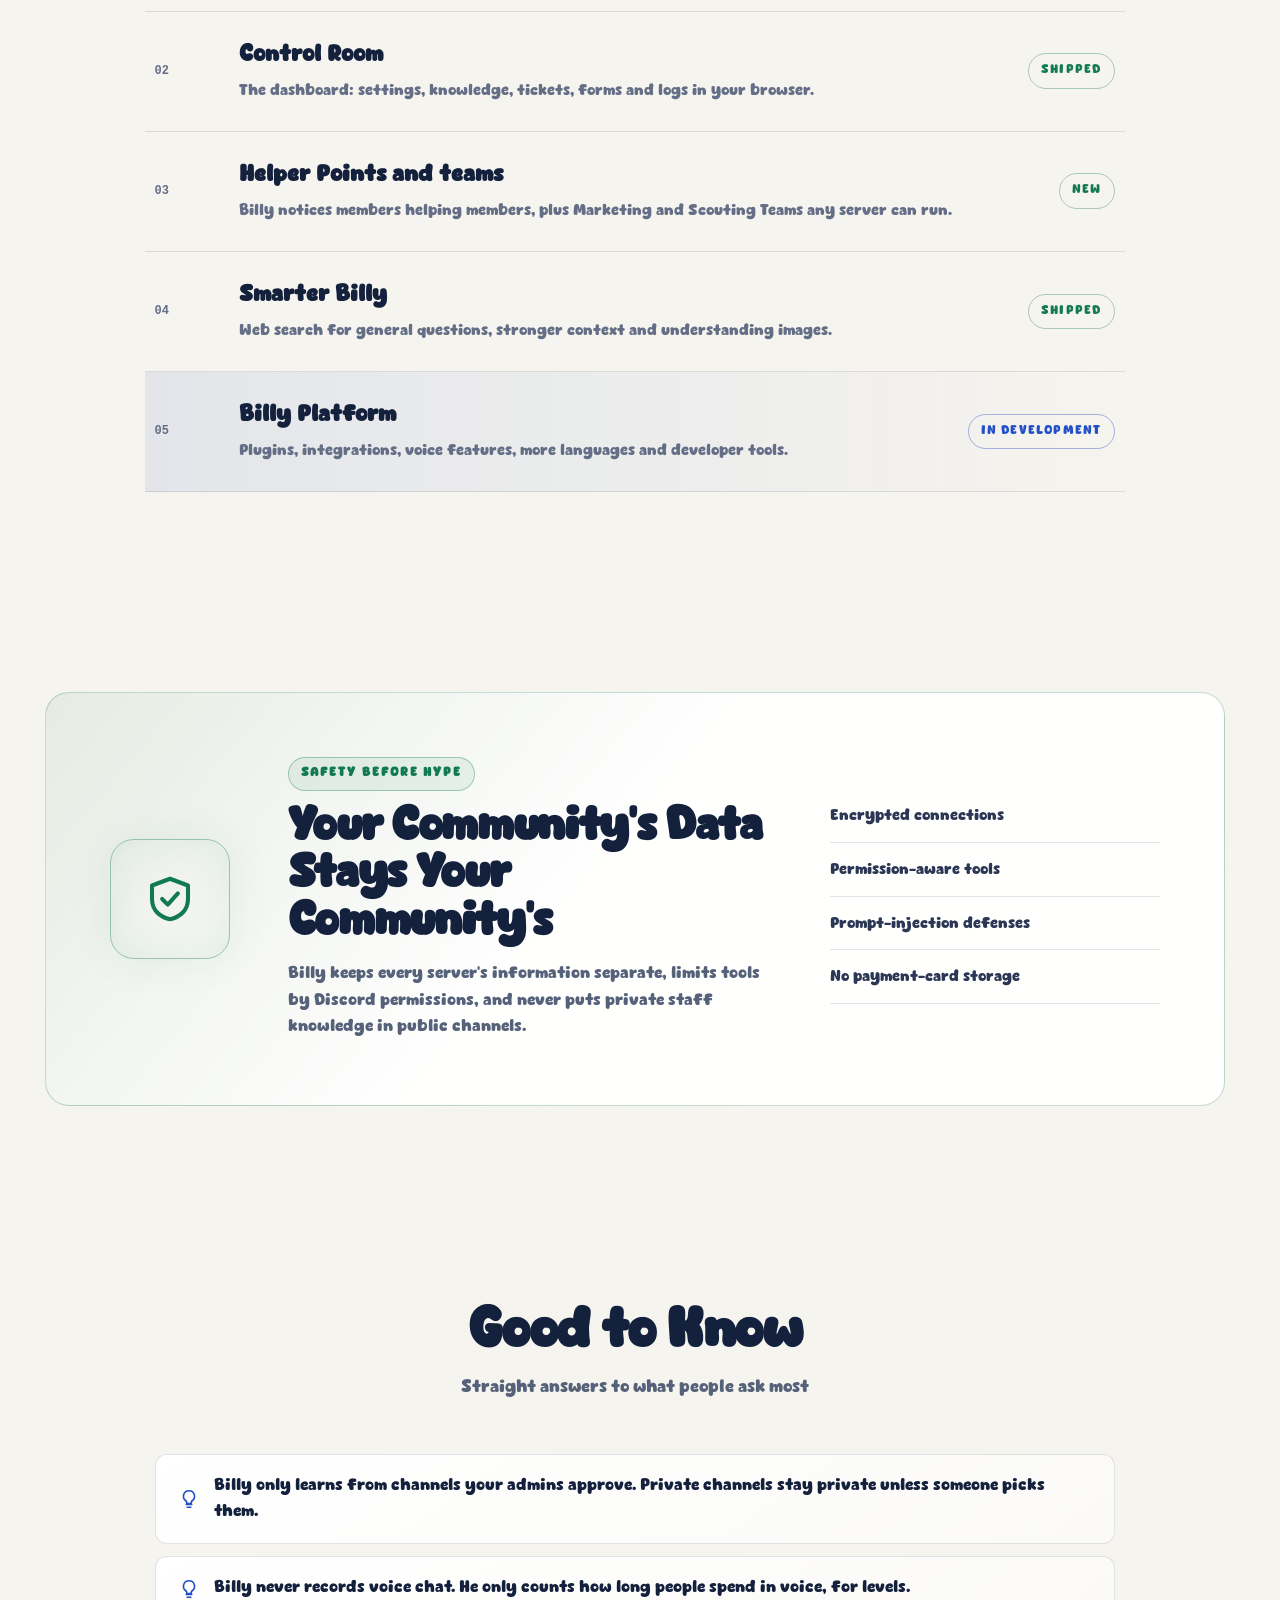
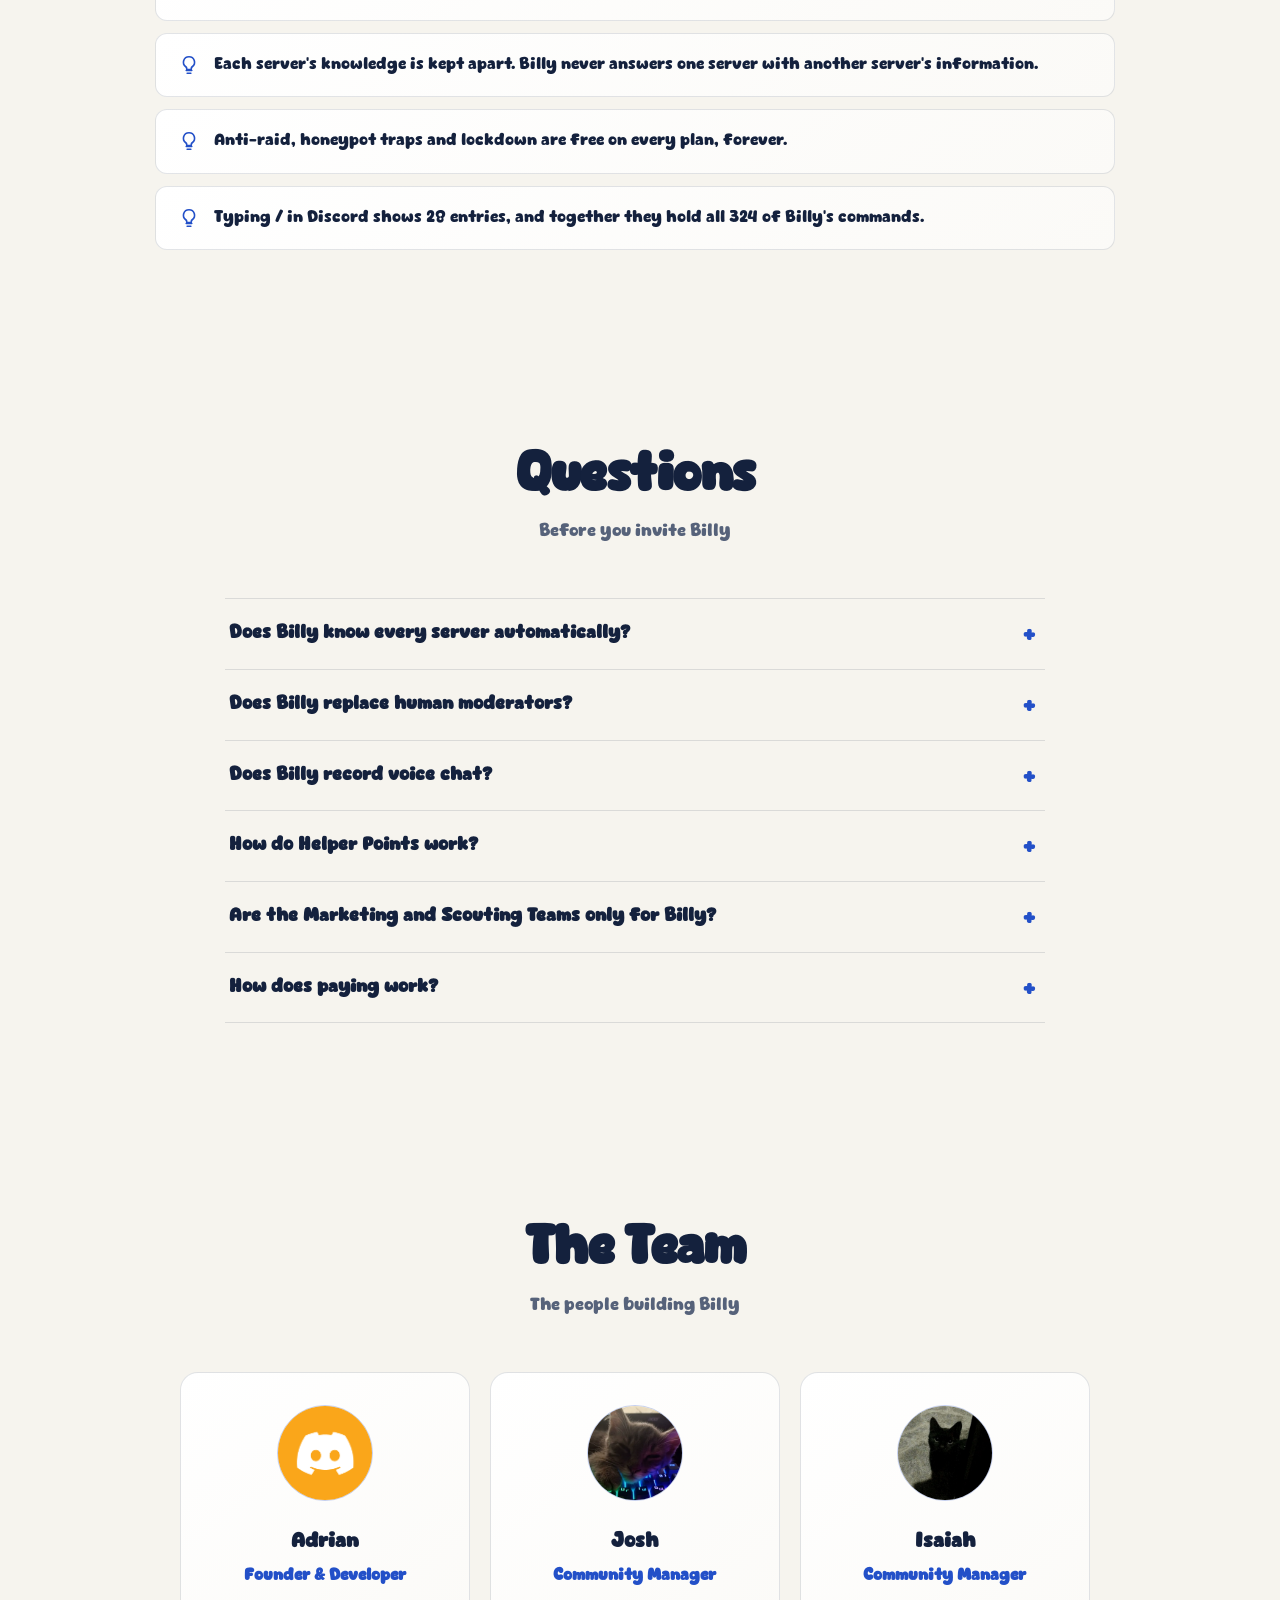
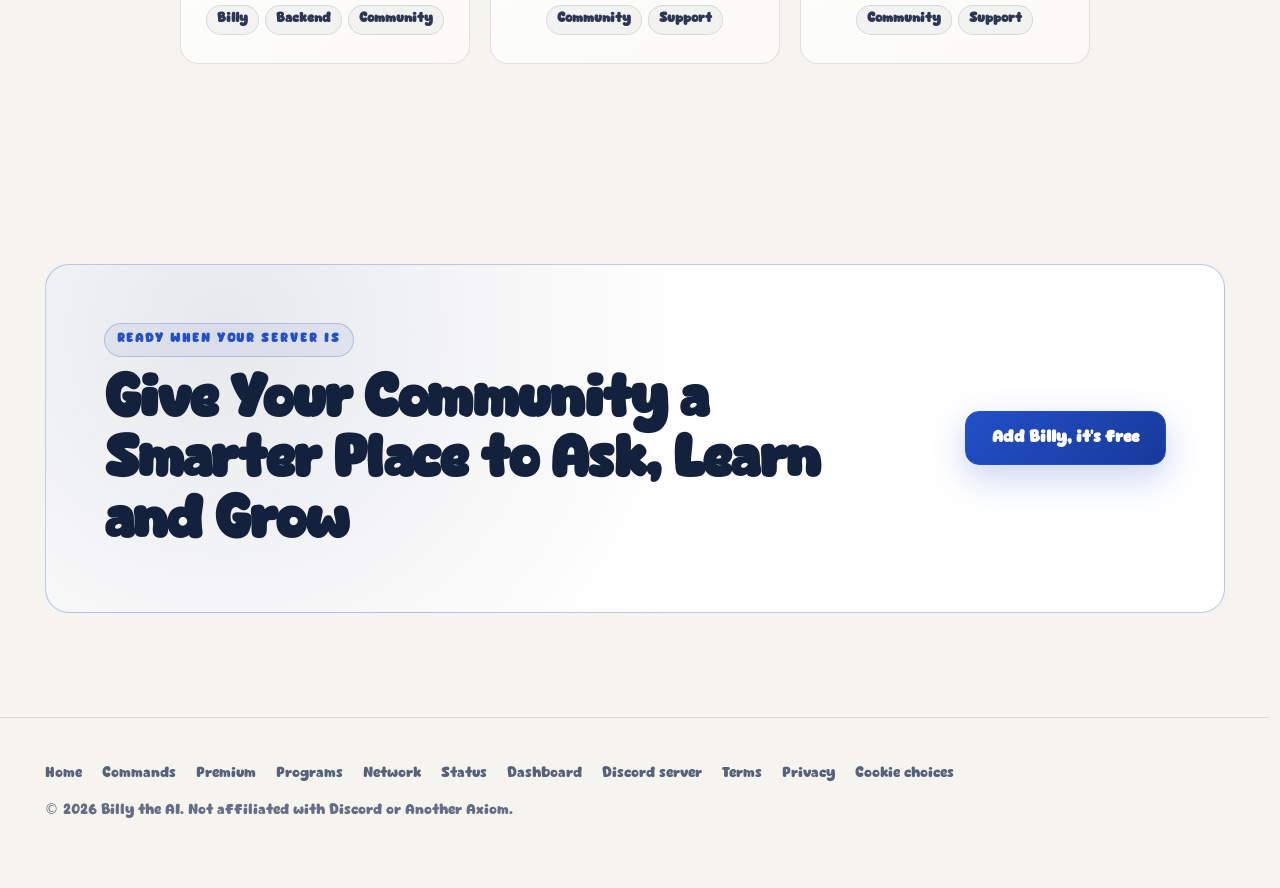
==== commit a1a2d436: "Smarter Billy has shipped Roadmap 04 moves to Shipped and 05 opens. Adds /settings websearch to the " ====
--- a/index.html
+++ b/index.html
@@ -456,8 +456,8 @@
         <div class="road done reveal"><span>01</span><div><b>Foundation</b><p>Conversations, commands, knowledge, tickets, logs, memory and multi-server support.</p></div><em>Shipped</em></div>
         <div class="road done reveal"><span>02</span><div><b>Control Room</b><p>The dashboard: settings, knowledge, tickets, forms and logs in your browser.</p></div><em>Shipped</em></div>
         <div class="road done reveal"><span>03</span><div><b>Helper Points and teams</b><p>Billy notices members helping members, plus Marketing and Scouting Teams any server can run.</p></div><em>New</em></div>
-        <div class="road active reveal"><span>04</span><div><b>Smarter Billy</b><p>Web search for general questions, stronger context and understanding images.</p></div><em>In development</em></div>
-        <div class="road reveal"><span>05</span><div><b>Billy Platform</b><p>Plugins, integrations, voice features, more languages and developer tools.</p></div><em>Future</em></div>
+        <div class="road done reveal"><span>04</span><div><b>Smarter Billy</b><p>Web search for general questions, stronger context and understanding images.</p></div><em>Shipped</em></div>
+        <div class="road active reveal"><span>05</span><div><b>Billy Platform</b><p>Plugins, integrations, voice features, more languages and developer tools.</p></div><em>In development</em></div>
       </div>
     </div>
   </section>
@@ -492,7 +492,7 @@
         <li class="reveal"><svg class="icon" viewBox="0 0 24 24" aria-hidden="true"><path d="M9 18h6M10 21h4M12 3a6 6 0 0 0-3.5 10.9c.6.5 1 1.2 1 2V17h5v-1.1c0-.8.4-1.5 1-2A6 6 0 0 0 12 3Z"/></svg>Billy never records voice chat. He only counts how long people spend in voice, for levels.</li>
         <li class="reveal"><svg class="icon" viewBox="0 0 24 24" aria-hidden="true"><path d="M9 18h6M10 21h4M12 3a6 6 0 0 0-3.5 10.9c.6.5 1 1.2 1 2V17h5v-1.1c0-.8.4-1.5 1-2A6 6 0 0 0 12 3Z"/></svg>Each server's knowledge is kept apart. Billy never answers one server with another server's information.</li>
         <li class="reveal"><svg class="icon" viewBox="0 0 24 24" aria-hidden="true"><path d="M9 18h6M10 21h4M12 3a6 6 0 0 0-3.5 10.9c.6.5 1 1.2 1 2V17h5v-1.1c0-.8.4-1.5 1-2A6 6 0 0 0 12 3Z"/></svg>Anti-raid, honeypot traps and lockdown are free on every plan, forever.</li>
-        <li class="reveal"><svg class="icon" viewBox="0 0 24 24" aria-hidden="true"><path d="M9 18h6M10 21h4M12 3a6 6 0 0 0-3.5 10.9c.6.5 1 1.2 1 2V17h5v-1.1c0-.8.4-1.5 1-2A6 6 0 0 0 12 3Z"/></svg>Typing / in Discord shows 28 entries, and together they hold all 323 of Billy's commands.</li>
+        <li class="reveal"><svg class="icon" viewBox="0 0 24 24" aria-hidden="true"><path d="M9 18h6M10 21h4M12 3a6 6 0 0 0-3.5 10.9c.6.5 1 1.2 1 2V17h5v-1.1c0-.8.4-1.5 1-2A6 6 0 0 0 12 3Z"/></svg>Typing / in Discord shows 28 entries, and together they hold all 324 of Billy's commands.</li>
       </ul>
     </div>
   </section>
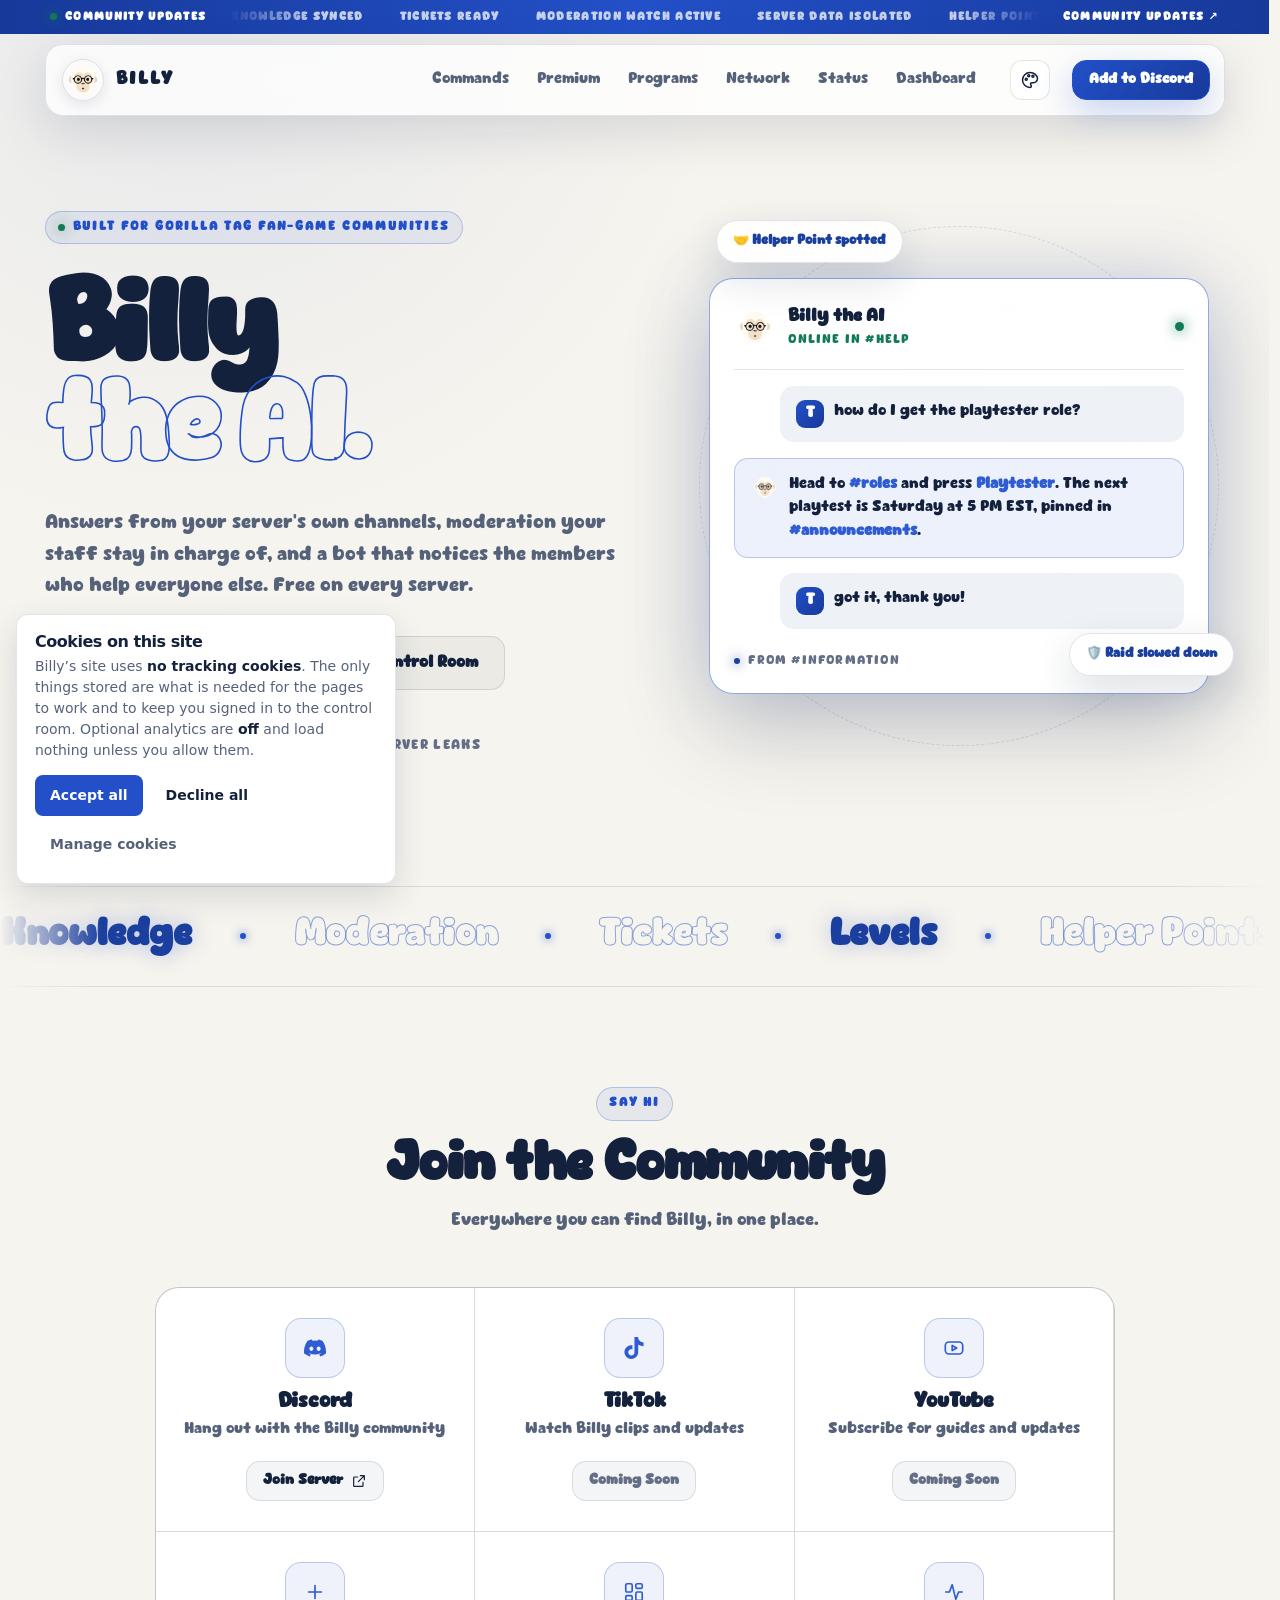
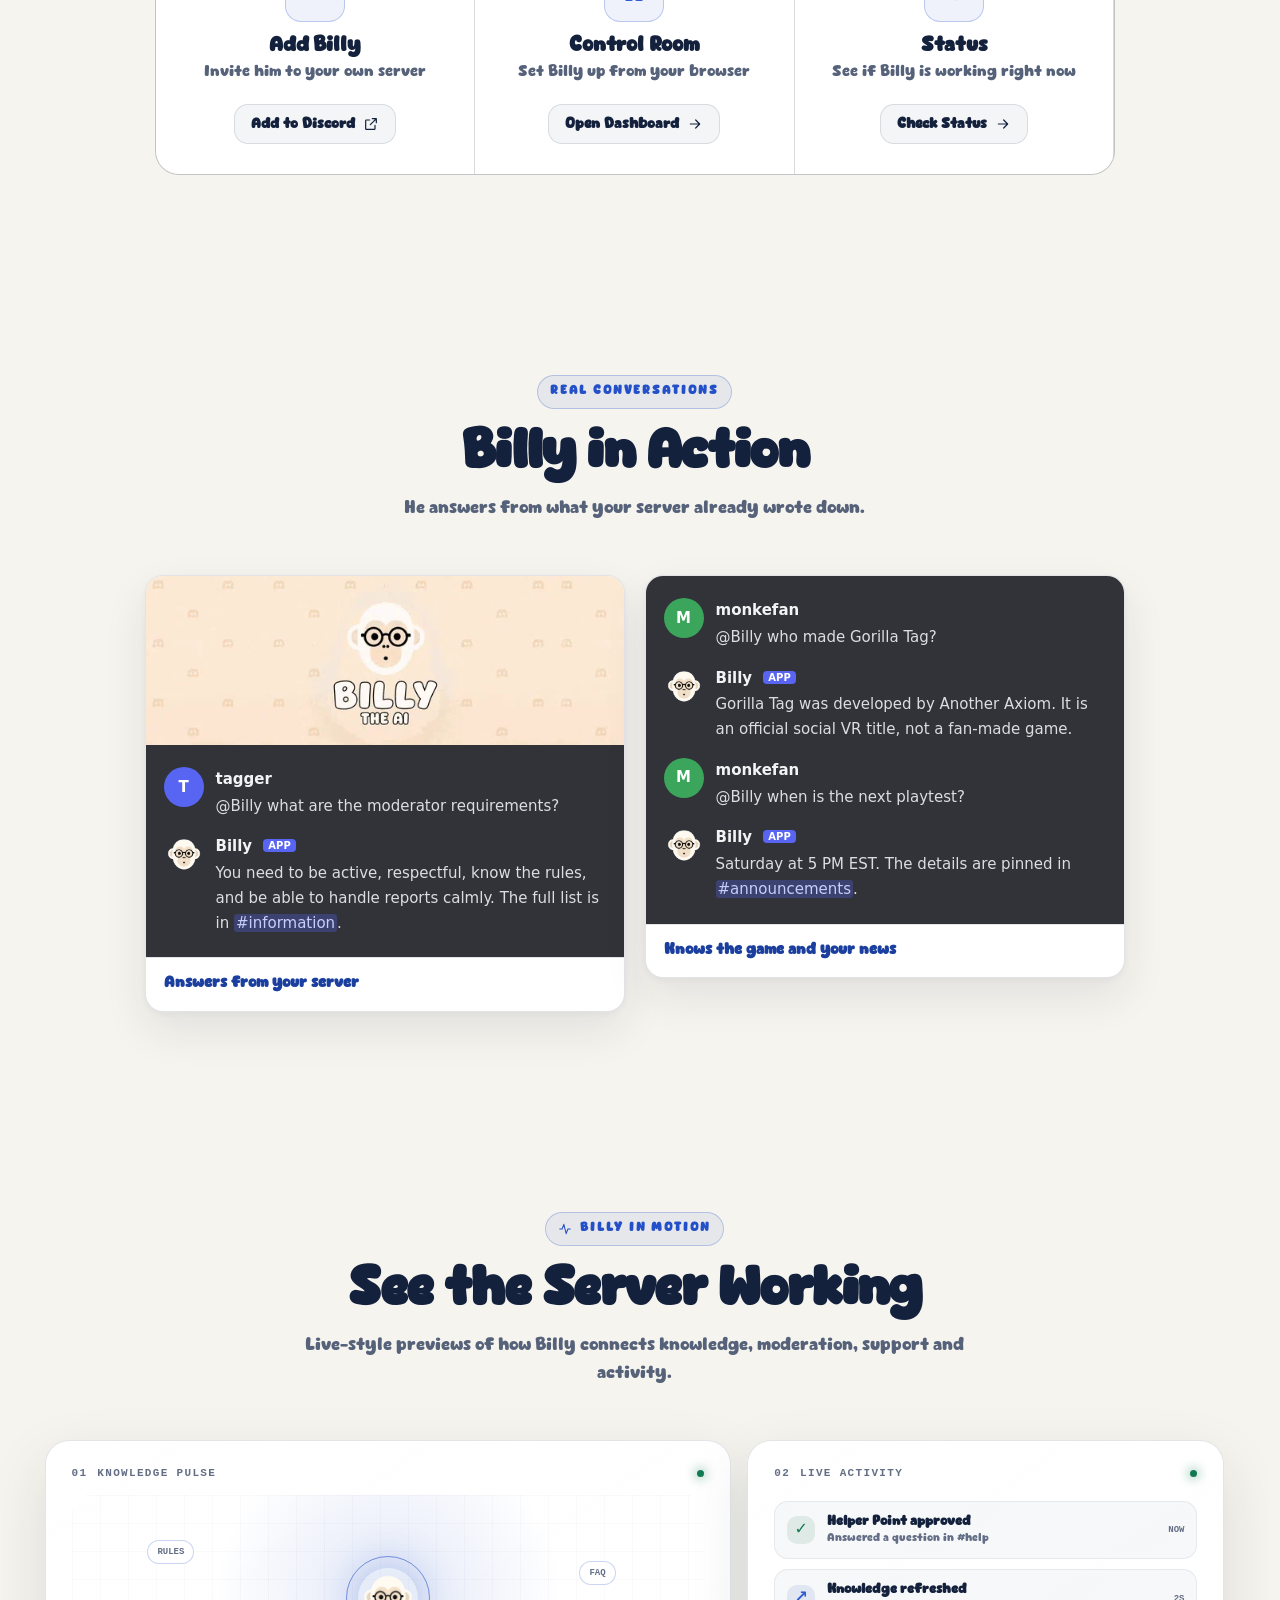
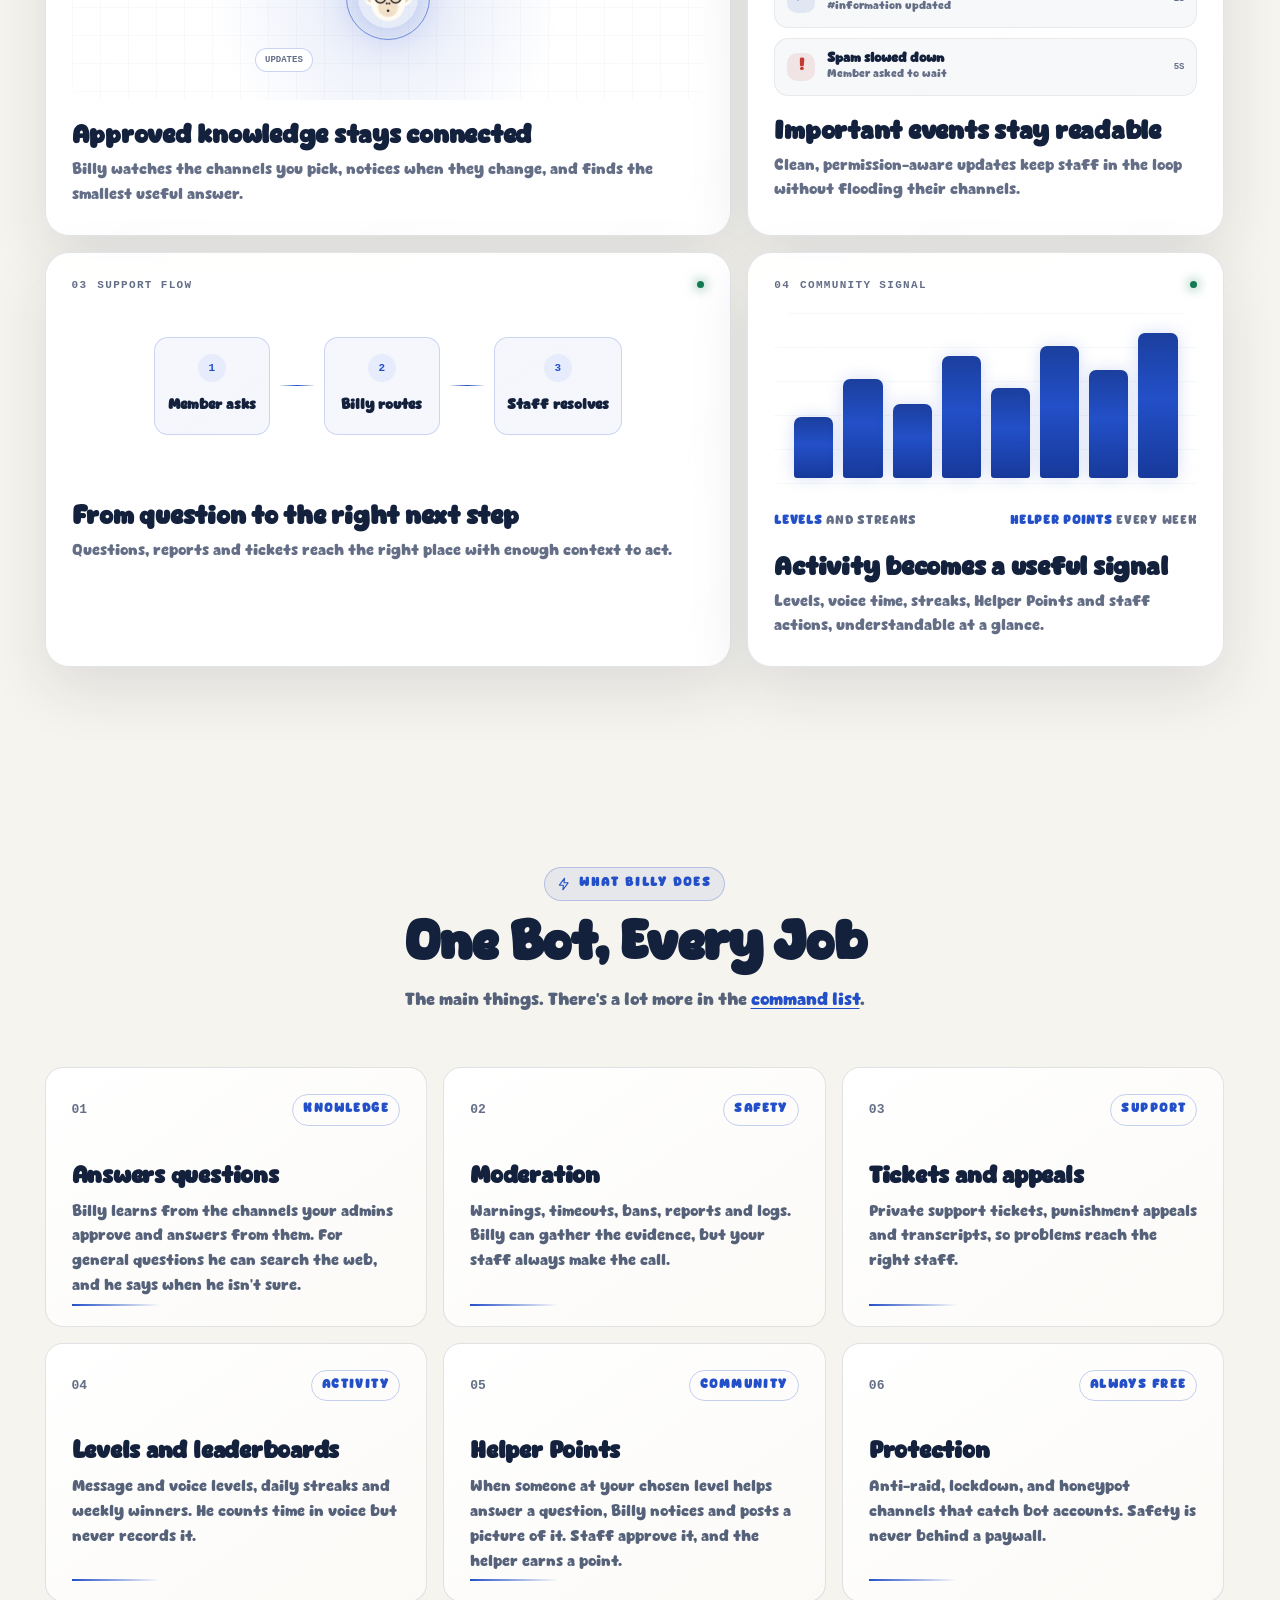
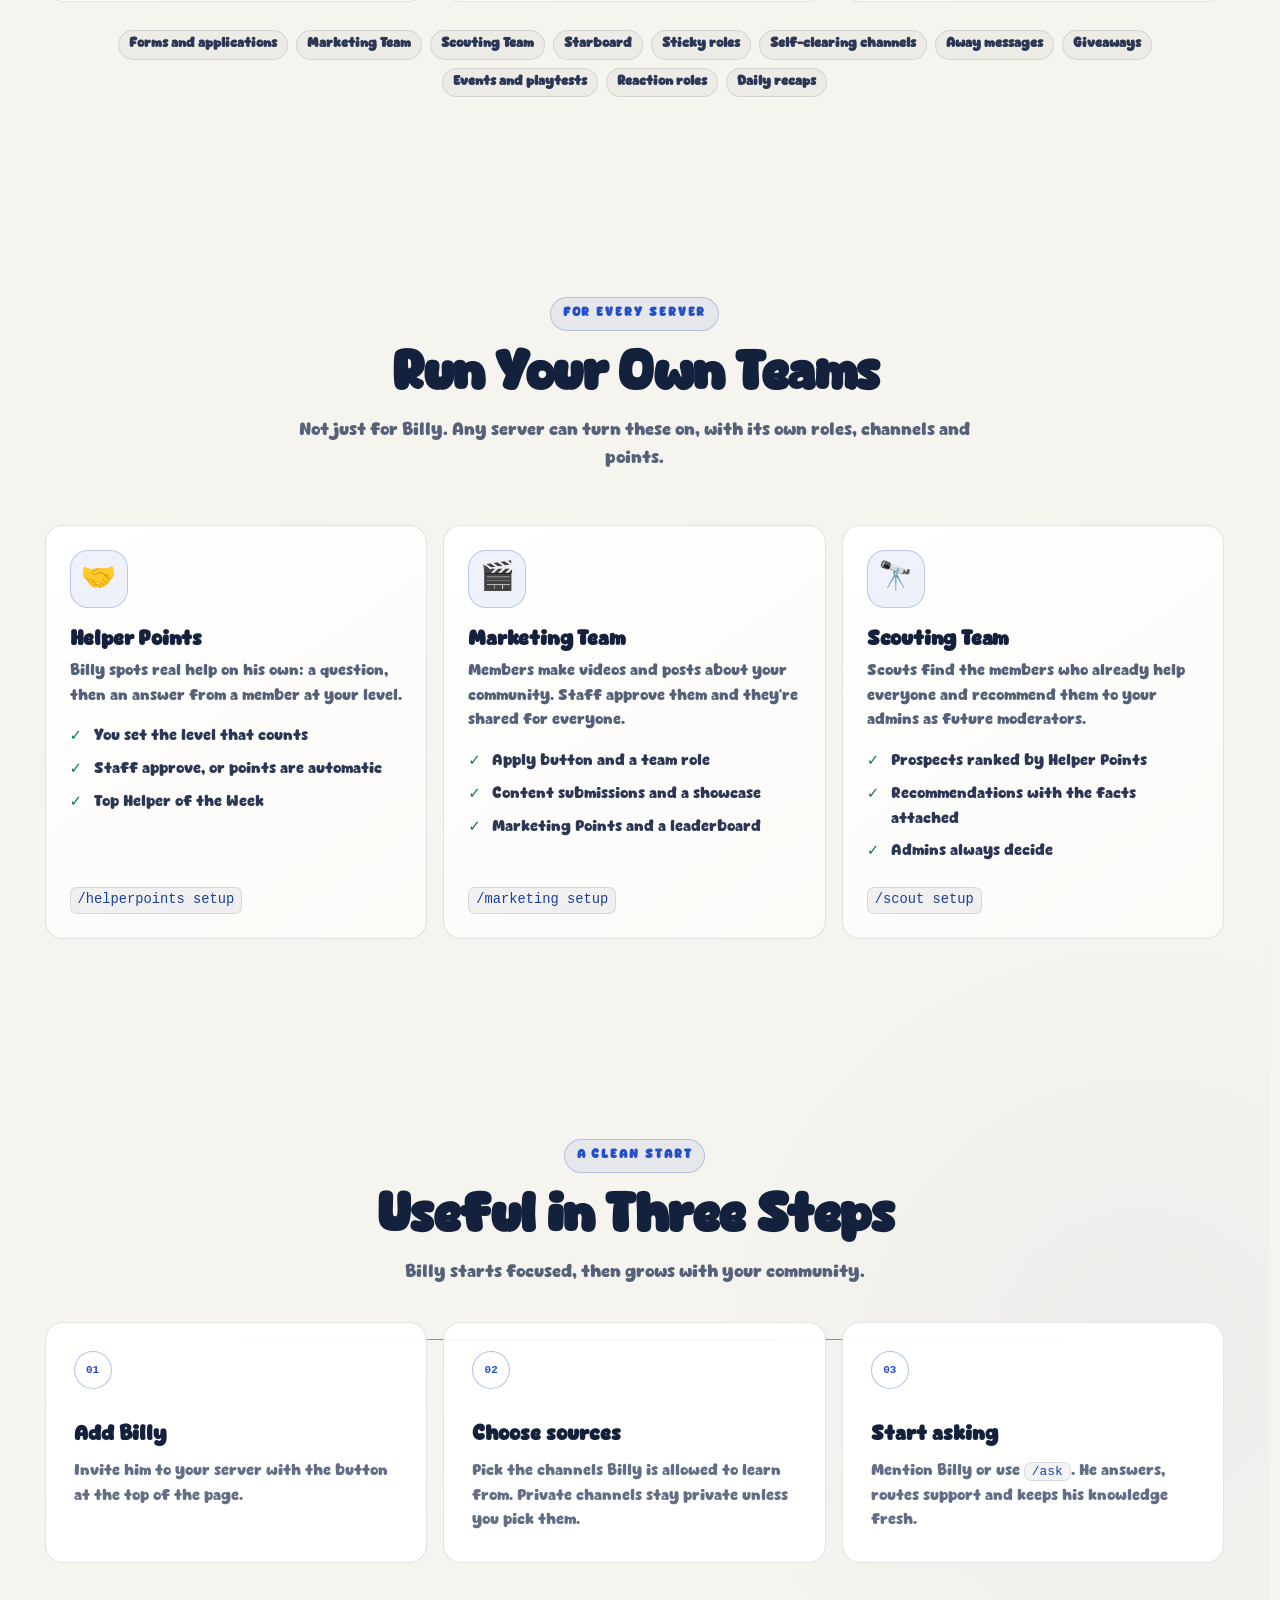
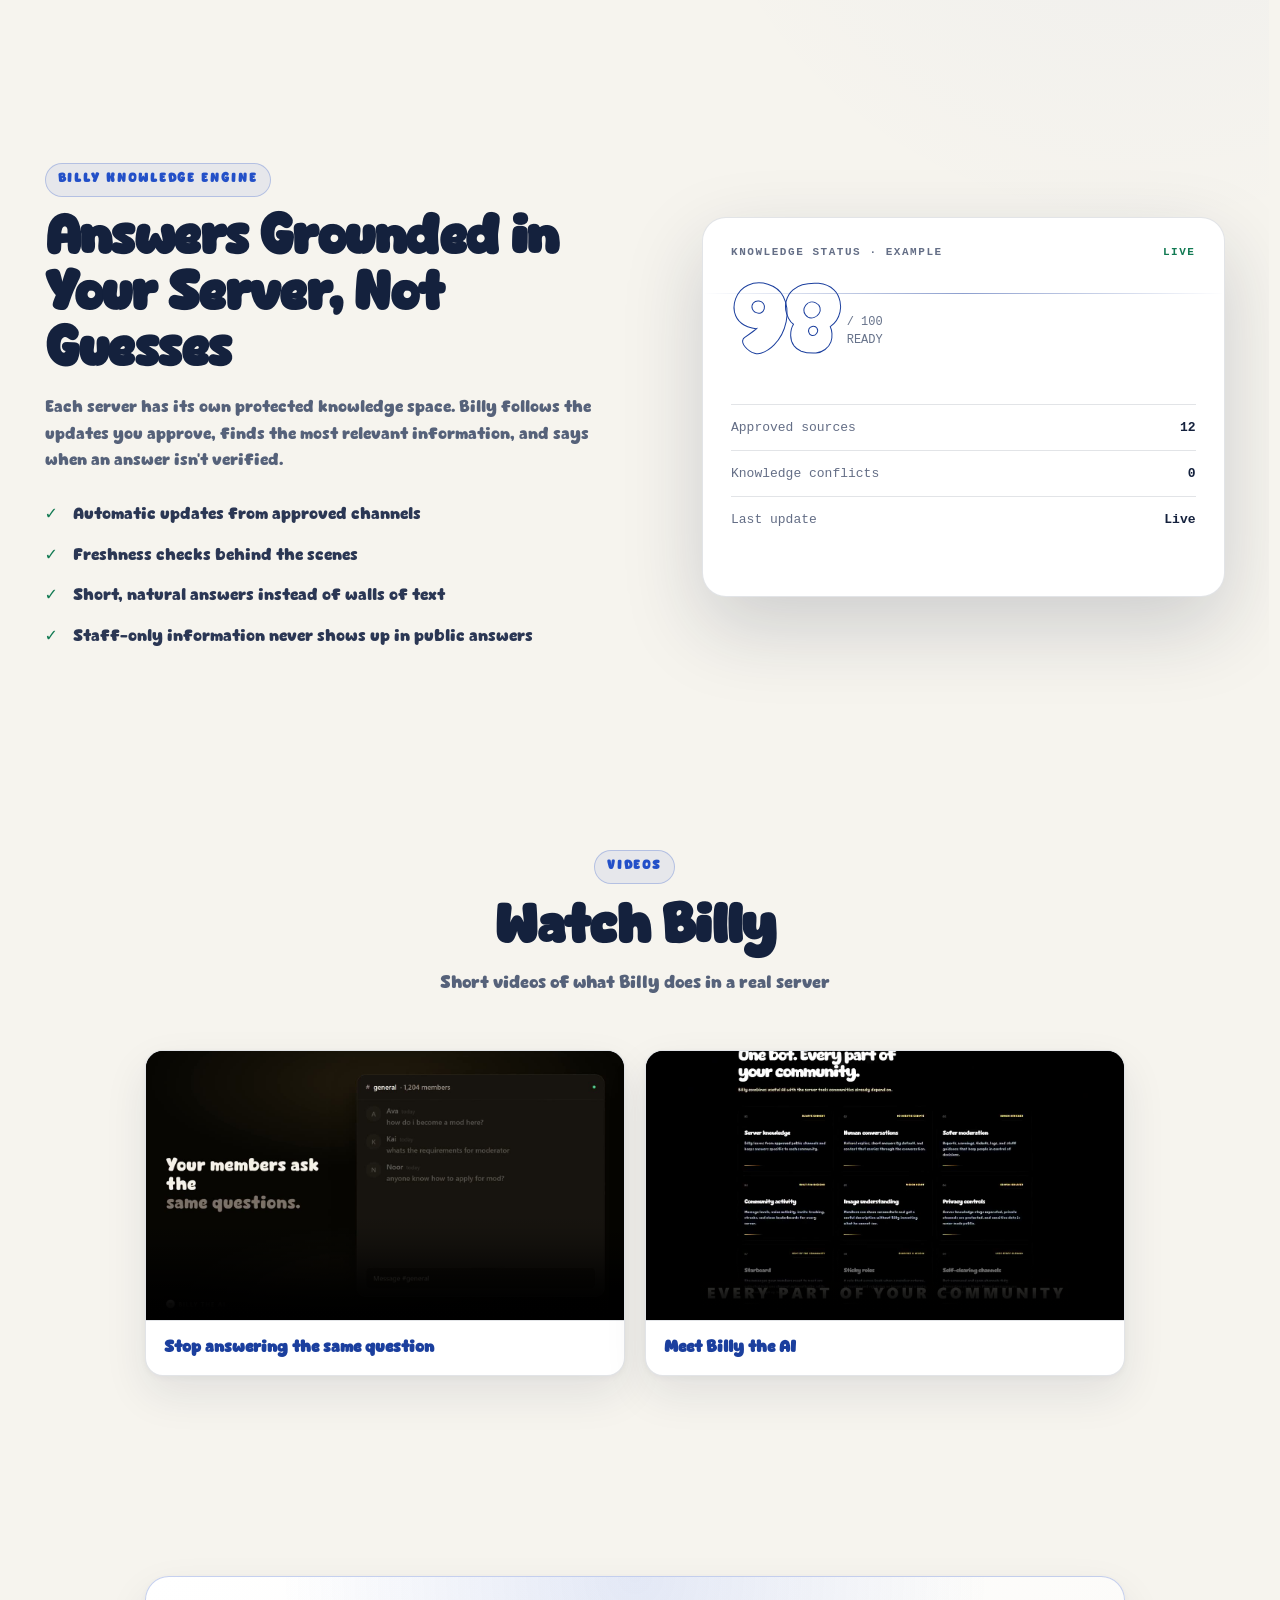
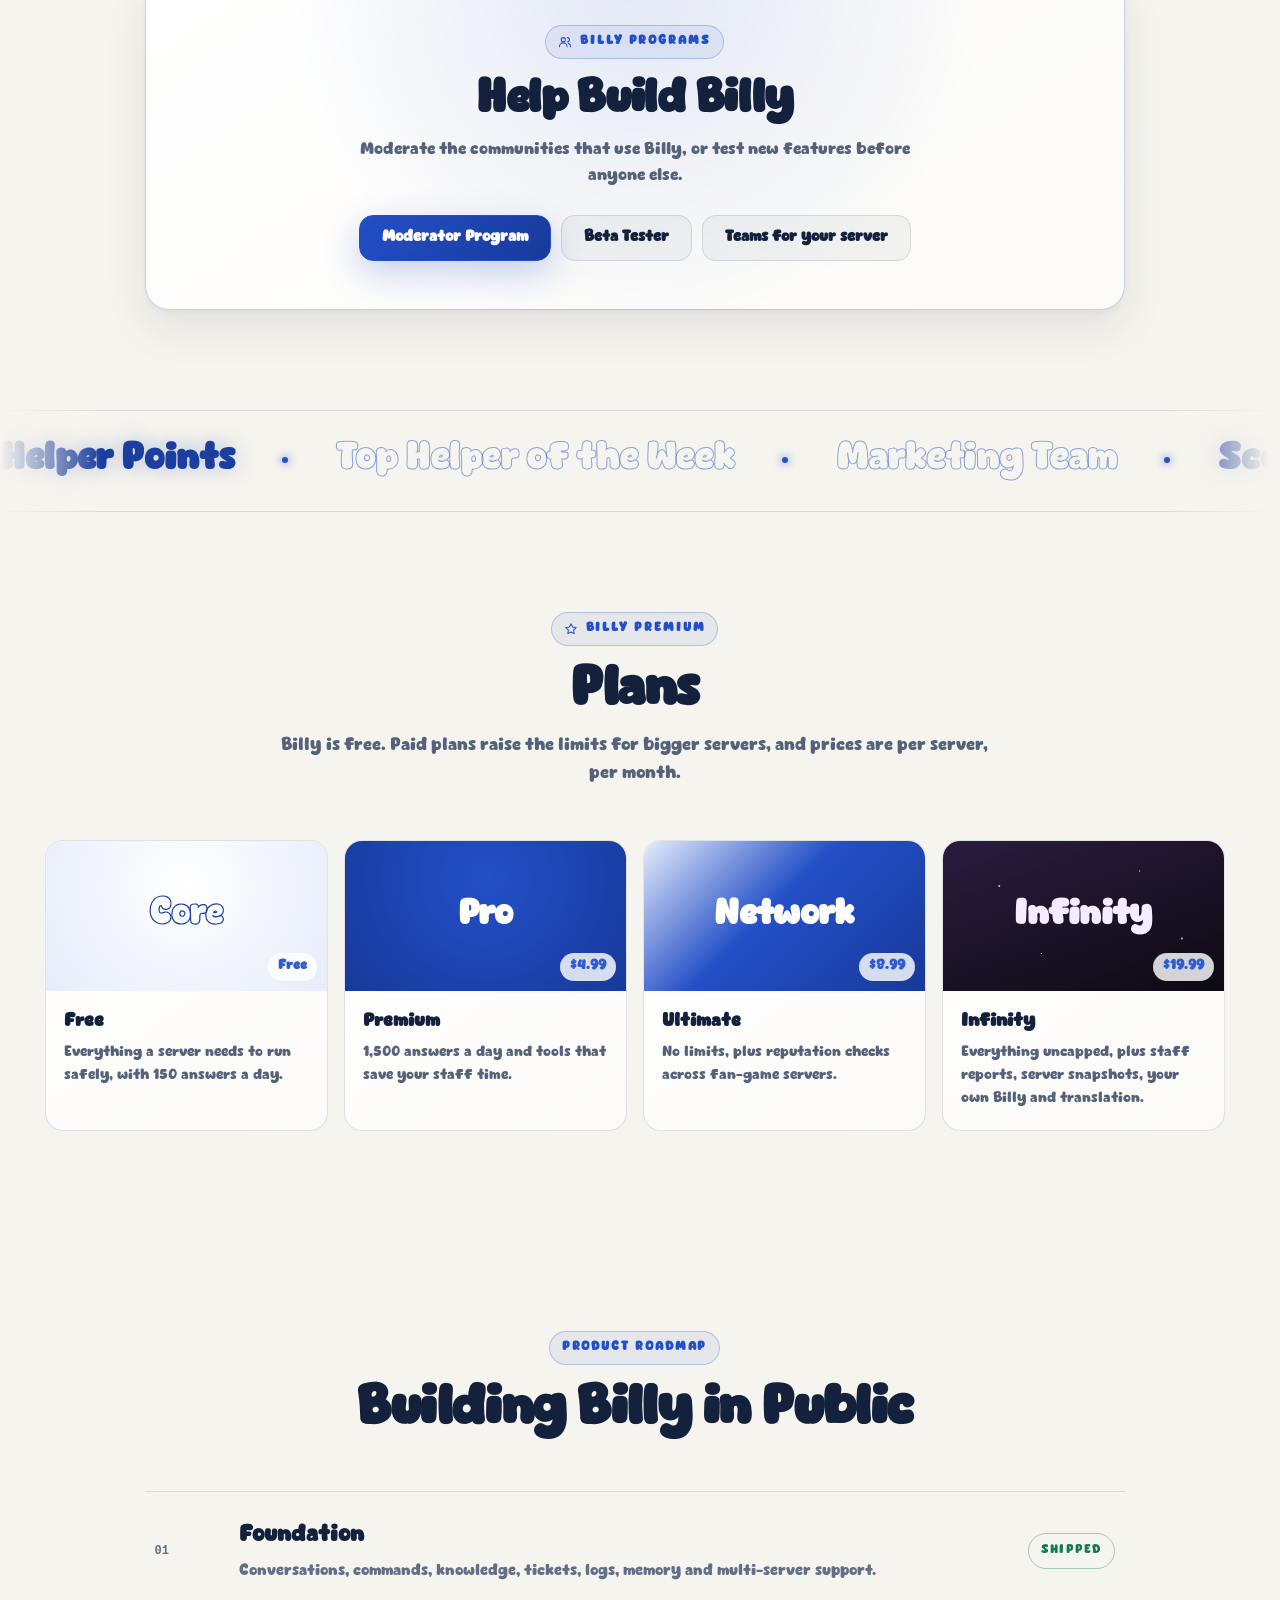
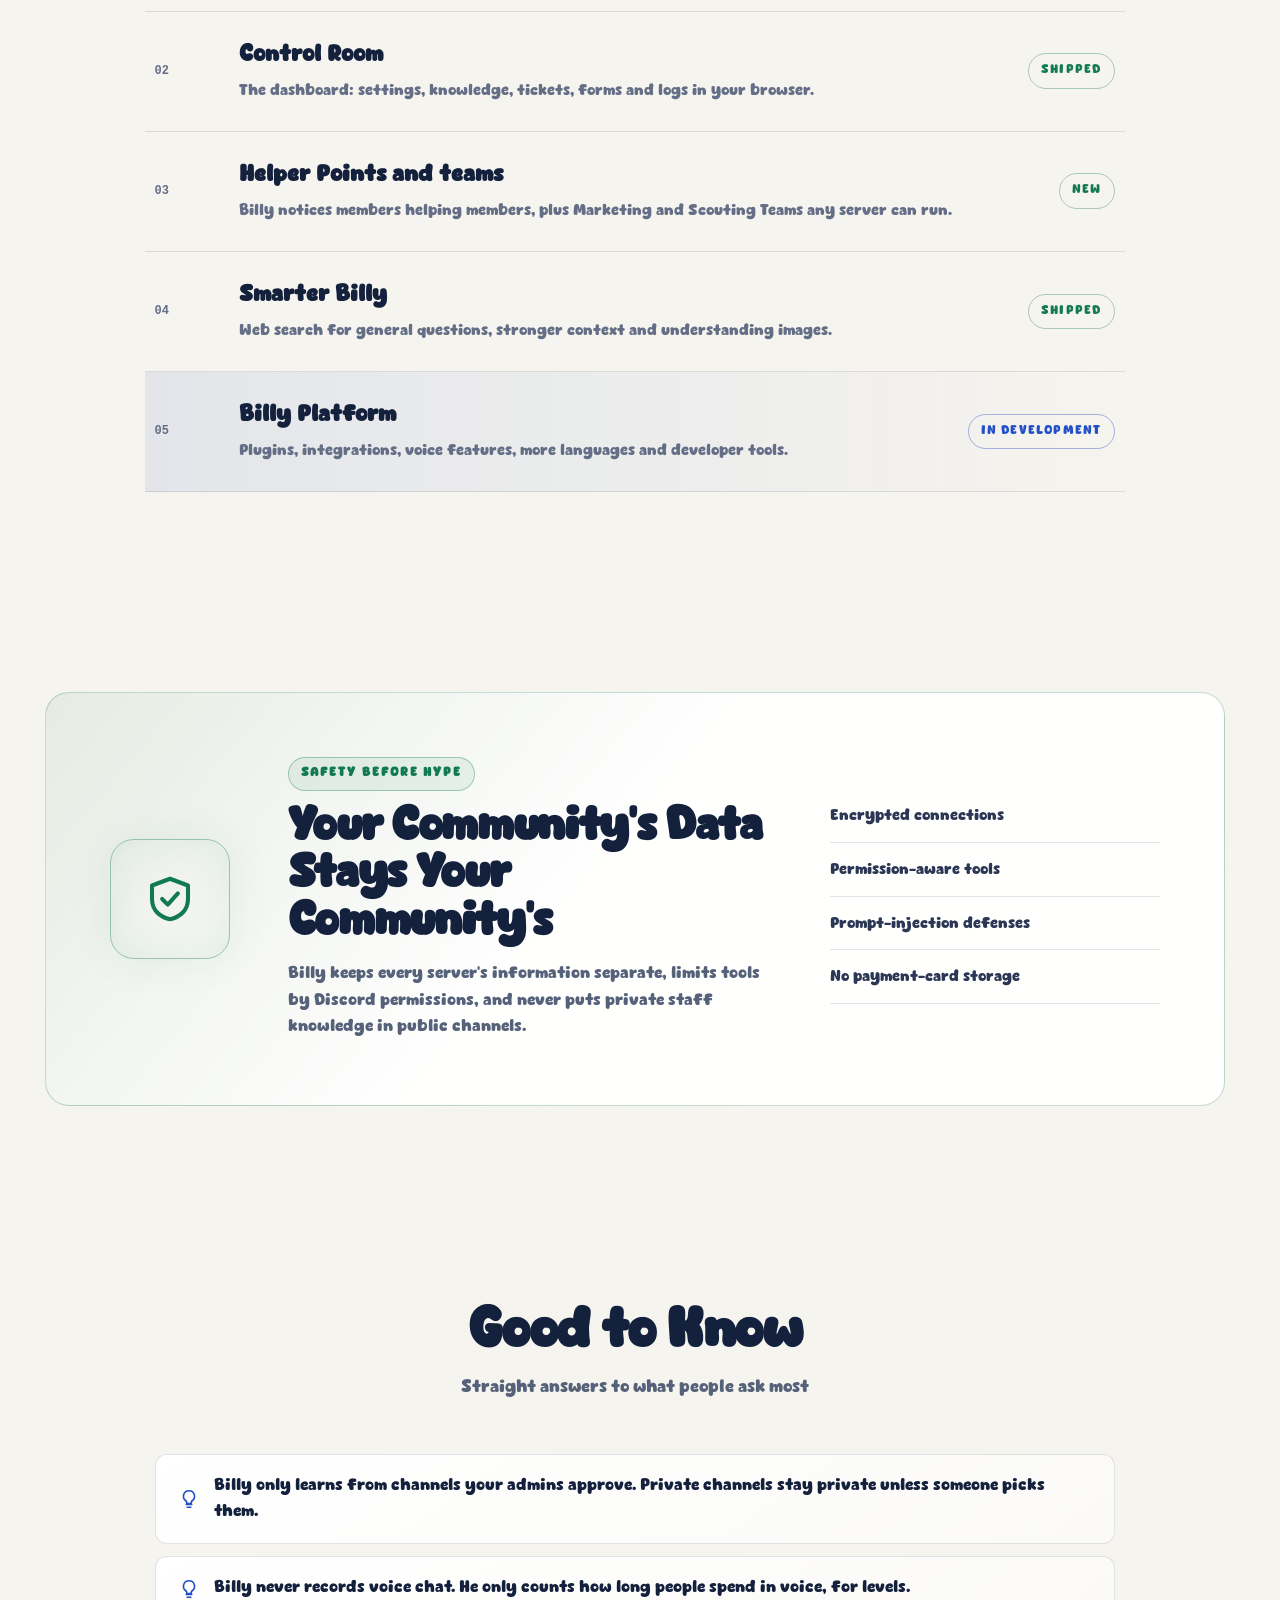
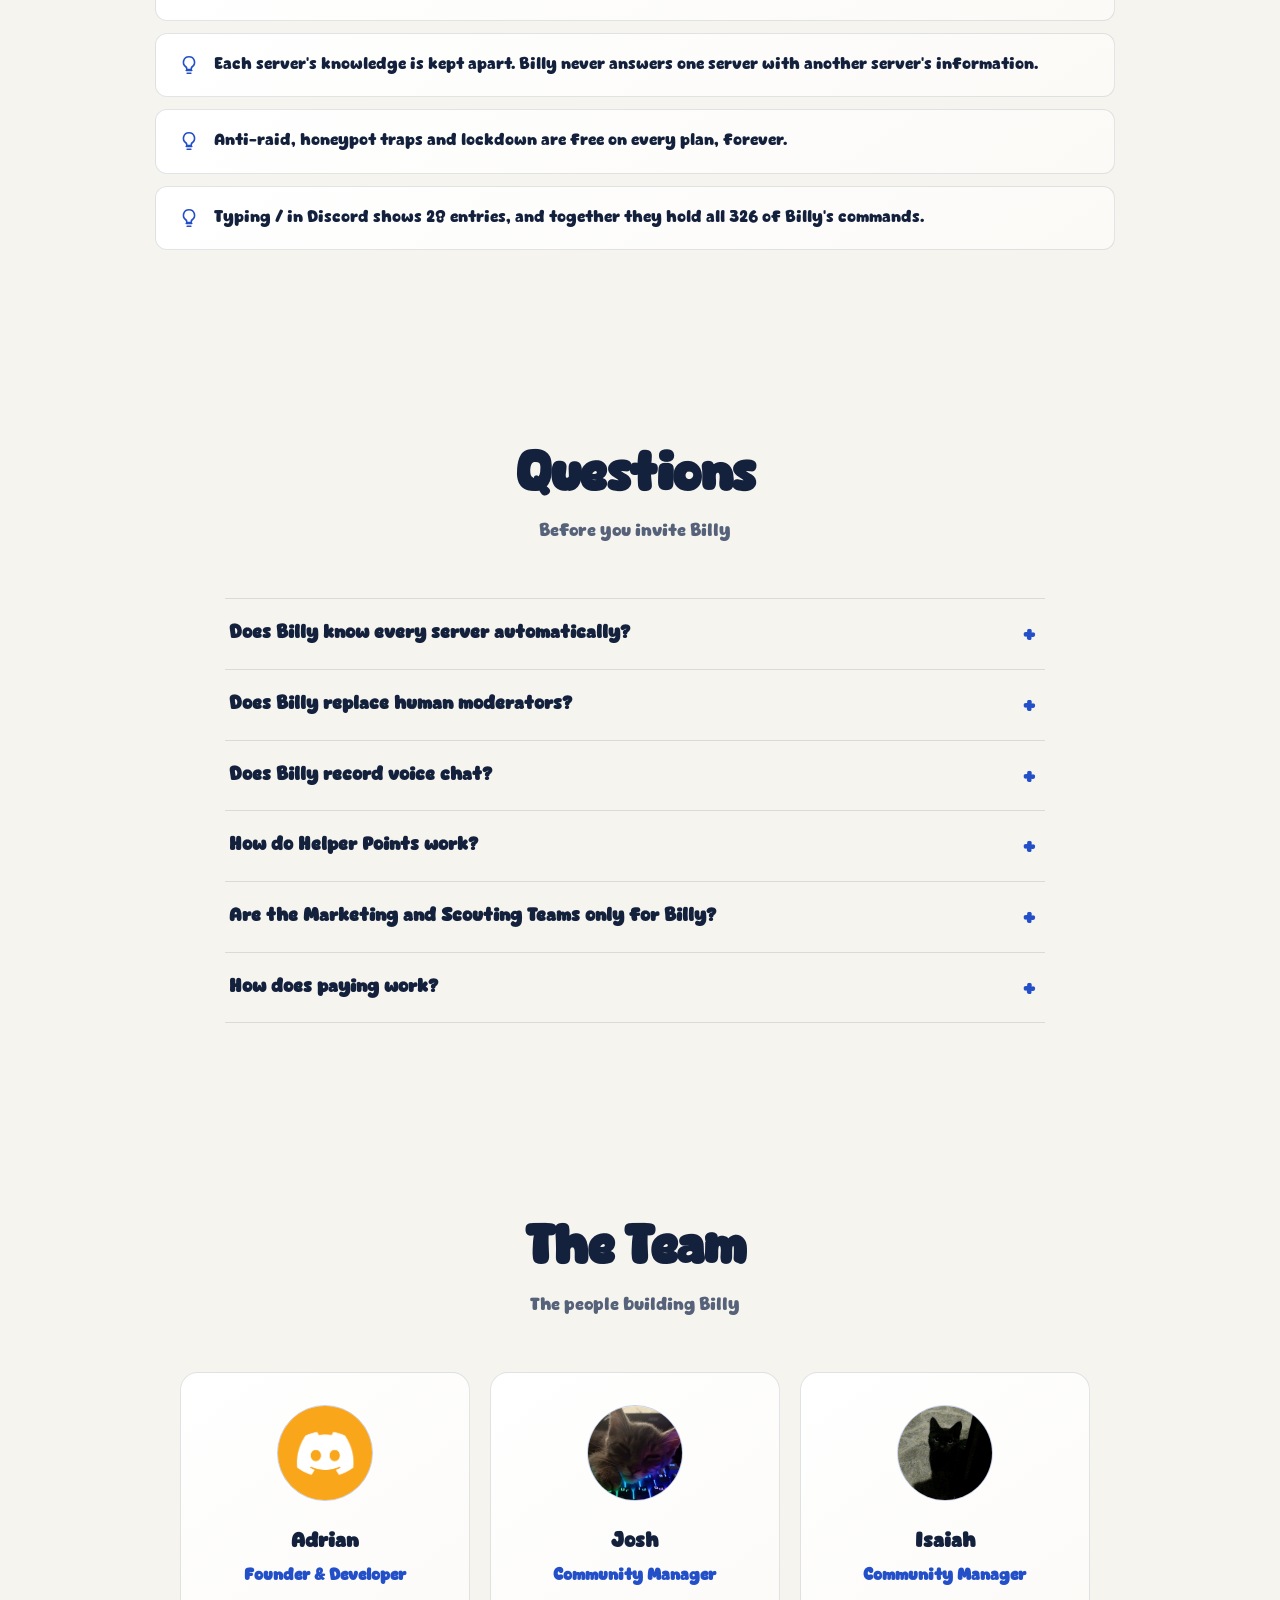
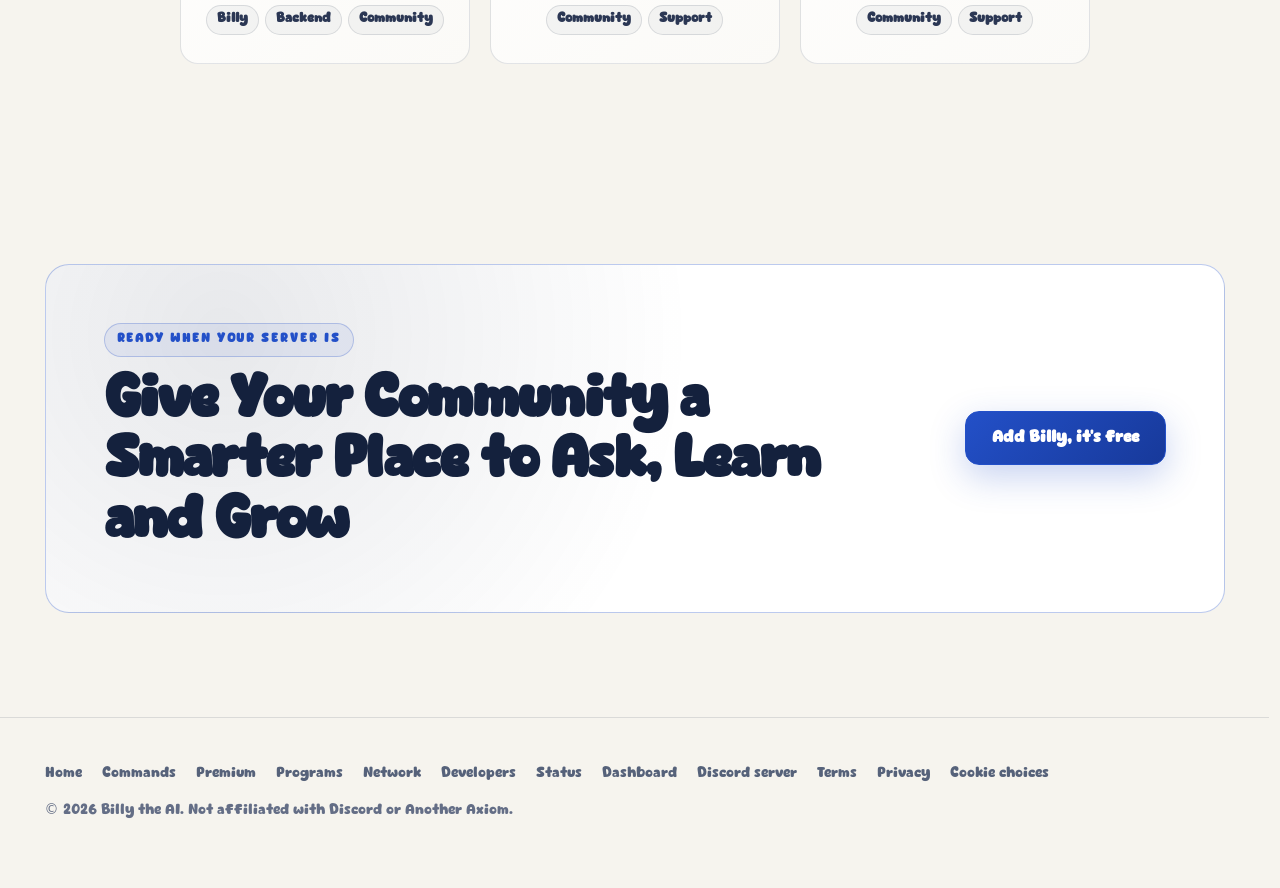
==== commit 10dd8805: "Billy Platform: a Developers page New /developers/ page: how to get a key, the six /api/v1 endpoints" ====
--- a/index.html
+++ b/index.html
@@ -492,7 +492,7 @@
         <li class="reveal"><svg class="icon" viewBox="0 0 24 24" aria-hidden="true"><path d="M9 18h6M10 21h4M12 3a6 6 0 0 0-3.5 10.9c.6.5 1 1.2 1 2V17h5v-1.1c0-.8.4-1.5 1-2A6 6 0 0 0 12 3Z"/></svg>Billy never records voice chat. He only counts how long people spend in voice, for levels.</li>
         <li class="reveal"><svg class="icon" viewBox="0 0 24 24" aria-hidden="true"><path d="M9 18h6M10 21h4M12 3a6 6 0 0 0-3.5 10.9c.6.5 1 1.2 1 2V17h5v-1.1c0-.8.4-1.5 1-2A6 6 0 0 0 12 3Z"/></svg>Each server's knowledge is kept apart. Billy never answers one server with another server's information.</li>
         <li class="reveal"><svg class="icon" viewBox="0 0 24 24" aria-hidden="true"><path d="M9 18h6M10 21h4M12 3a6 6 0 0 0-3.5 10.9c.6.5 1 1.2 1 2V17h5v-1.1c0-.8.4-1.5 1-2A6 6 0 0 0 12 3Z"/></svg>Anti-raid, honeypot traps and lockdown are free on every plan, forever.</li>
-        <li class="reveal"><svg class="icon" viewBox="0 0 24 24" aria-hidden="true"><path d="M9 18h6M10 21h4M12 3a6 6 0 0 0-3.5 10.9c.6.5 1 1.2 1 2V17h5v-1.1c0-.8.4-1.5 1-2A6 6 0 0 0 12 3Z"/></svg>Typing / in Discord shows 28 entries, and together they hold all 324 of Billy's commands.</li>
+        <li class="reveal"><svg class="icon" viewBox="0 0 24 24" aria-hidden="true"><path d="M9 18h6M10 21h4M12 3a6 6 0 0 0-3.5 10.9c.6.5 1 1.2 1 2V17h5v-1.1c0-.8.4-1.5 1-2A6 6 0 0 0 12 3Z"/></svg>Typing / in Discord shows 28 entries, and together they hold all 326 of Billy's commands.</li>
       </ul>
     </div>
   </section>
@@ -581,6 +581,7 @@
       <a href="/premium/">Premium</a>
       <a href="/programs/">Programs</a>
       <a href="/network/">Network</a>
+      <a href="/developers/">Developers</a>
       <a href="/status/">Status</a>
       <a href="/dashboard/">Dashboard</a>
       <a href="https://discord.gg/uXHNJz6fDh">Discord server</a>
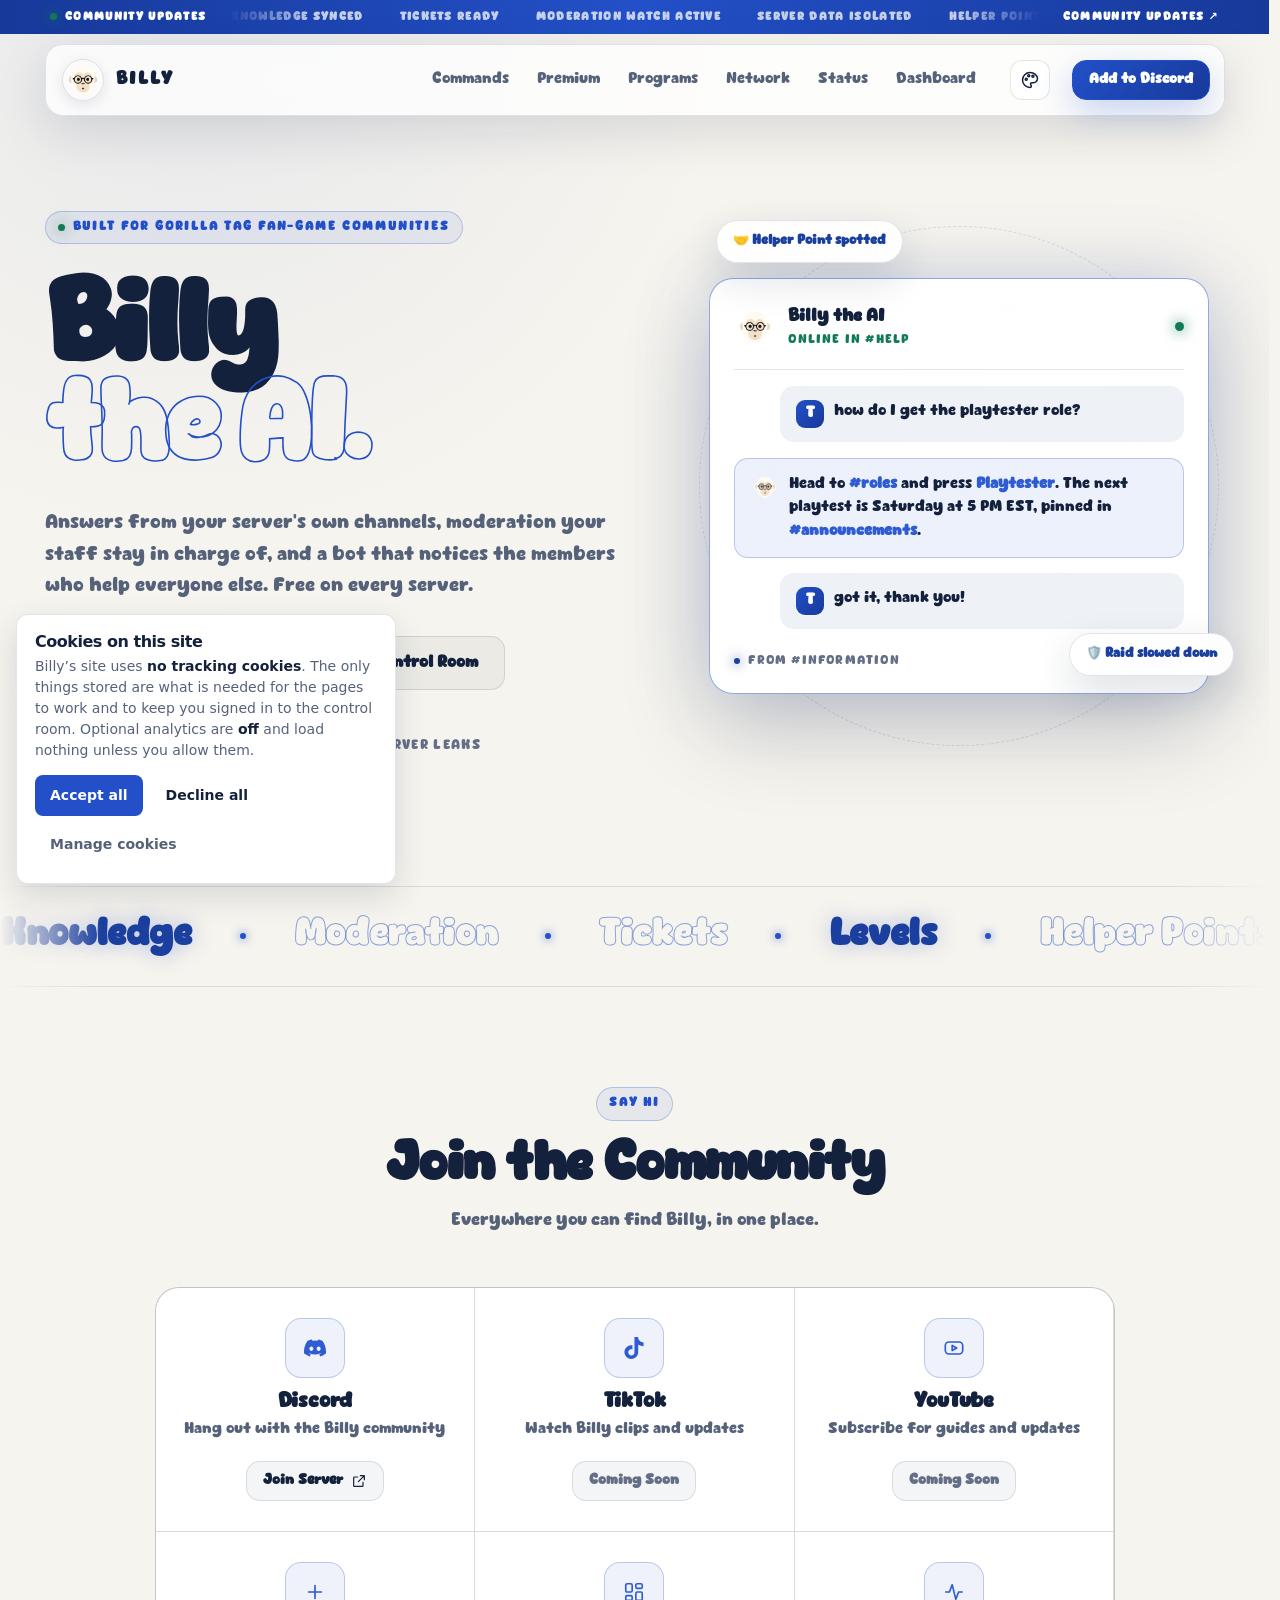
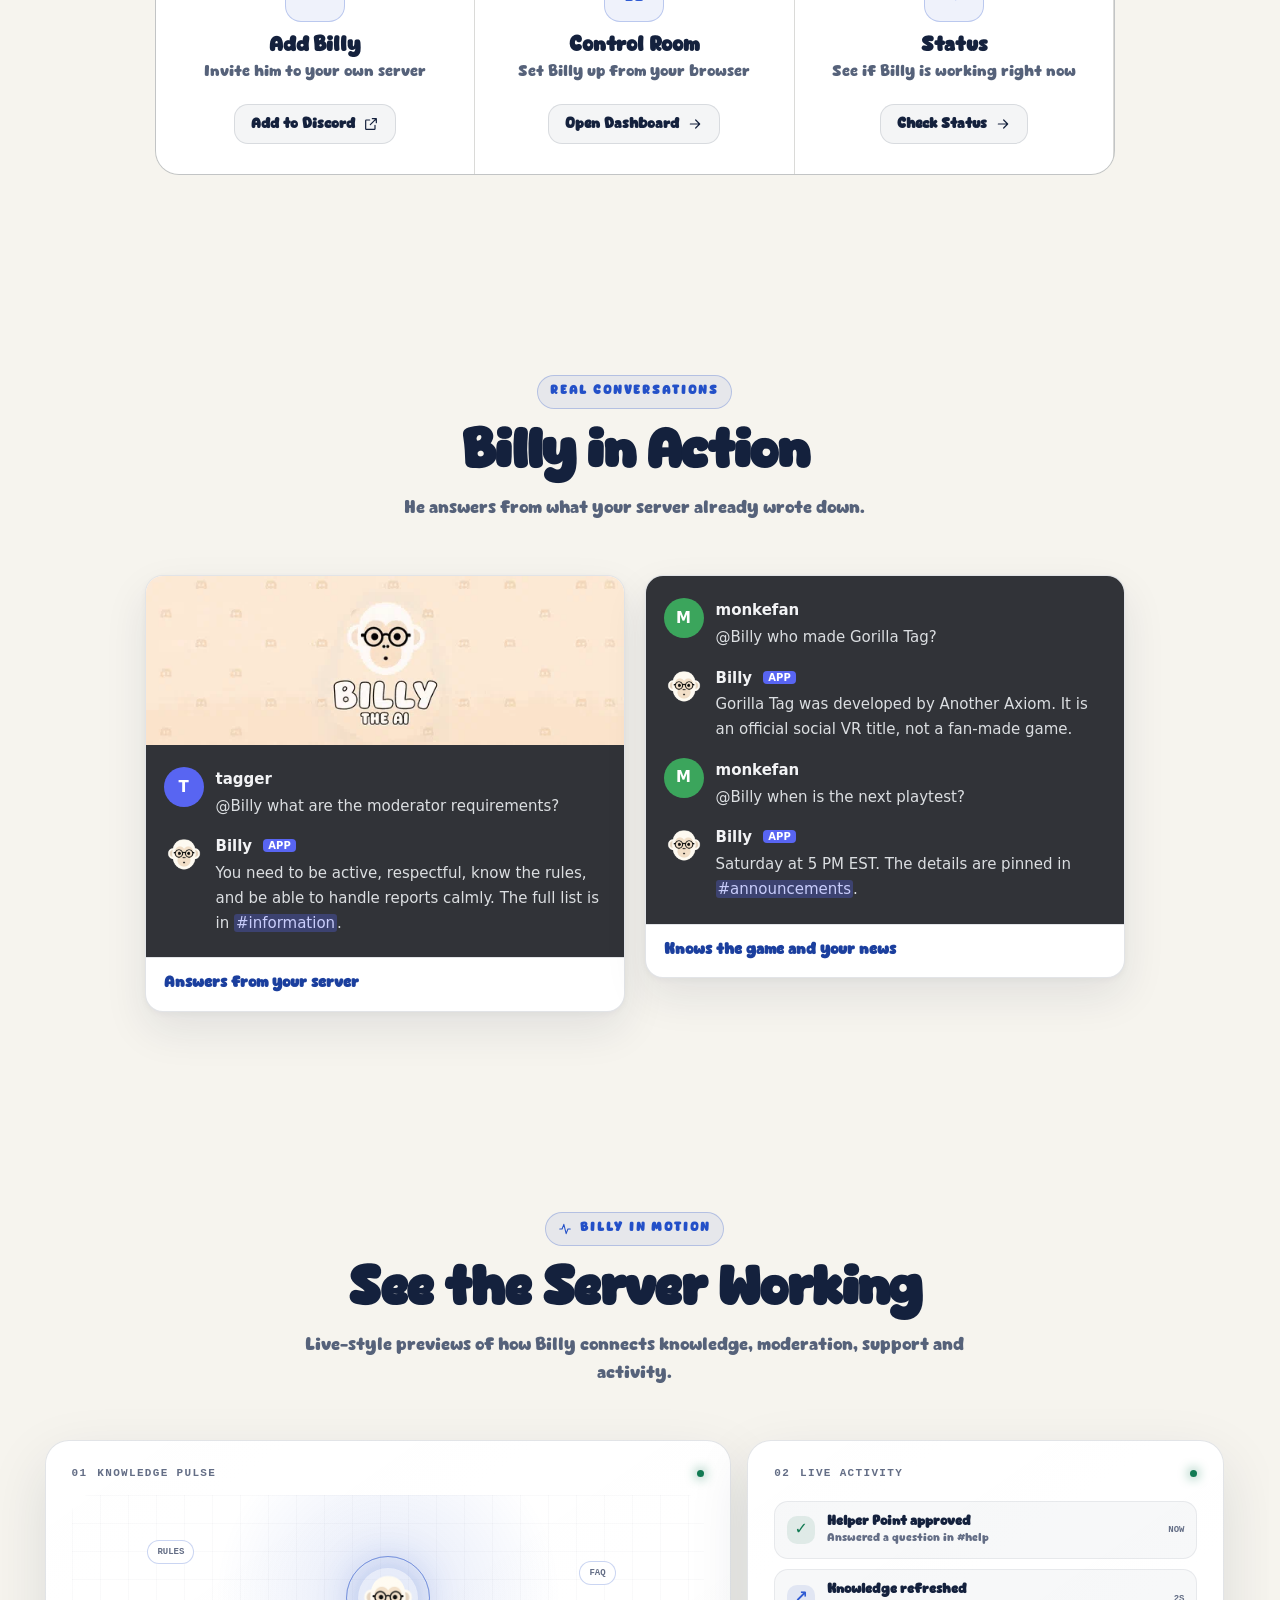
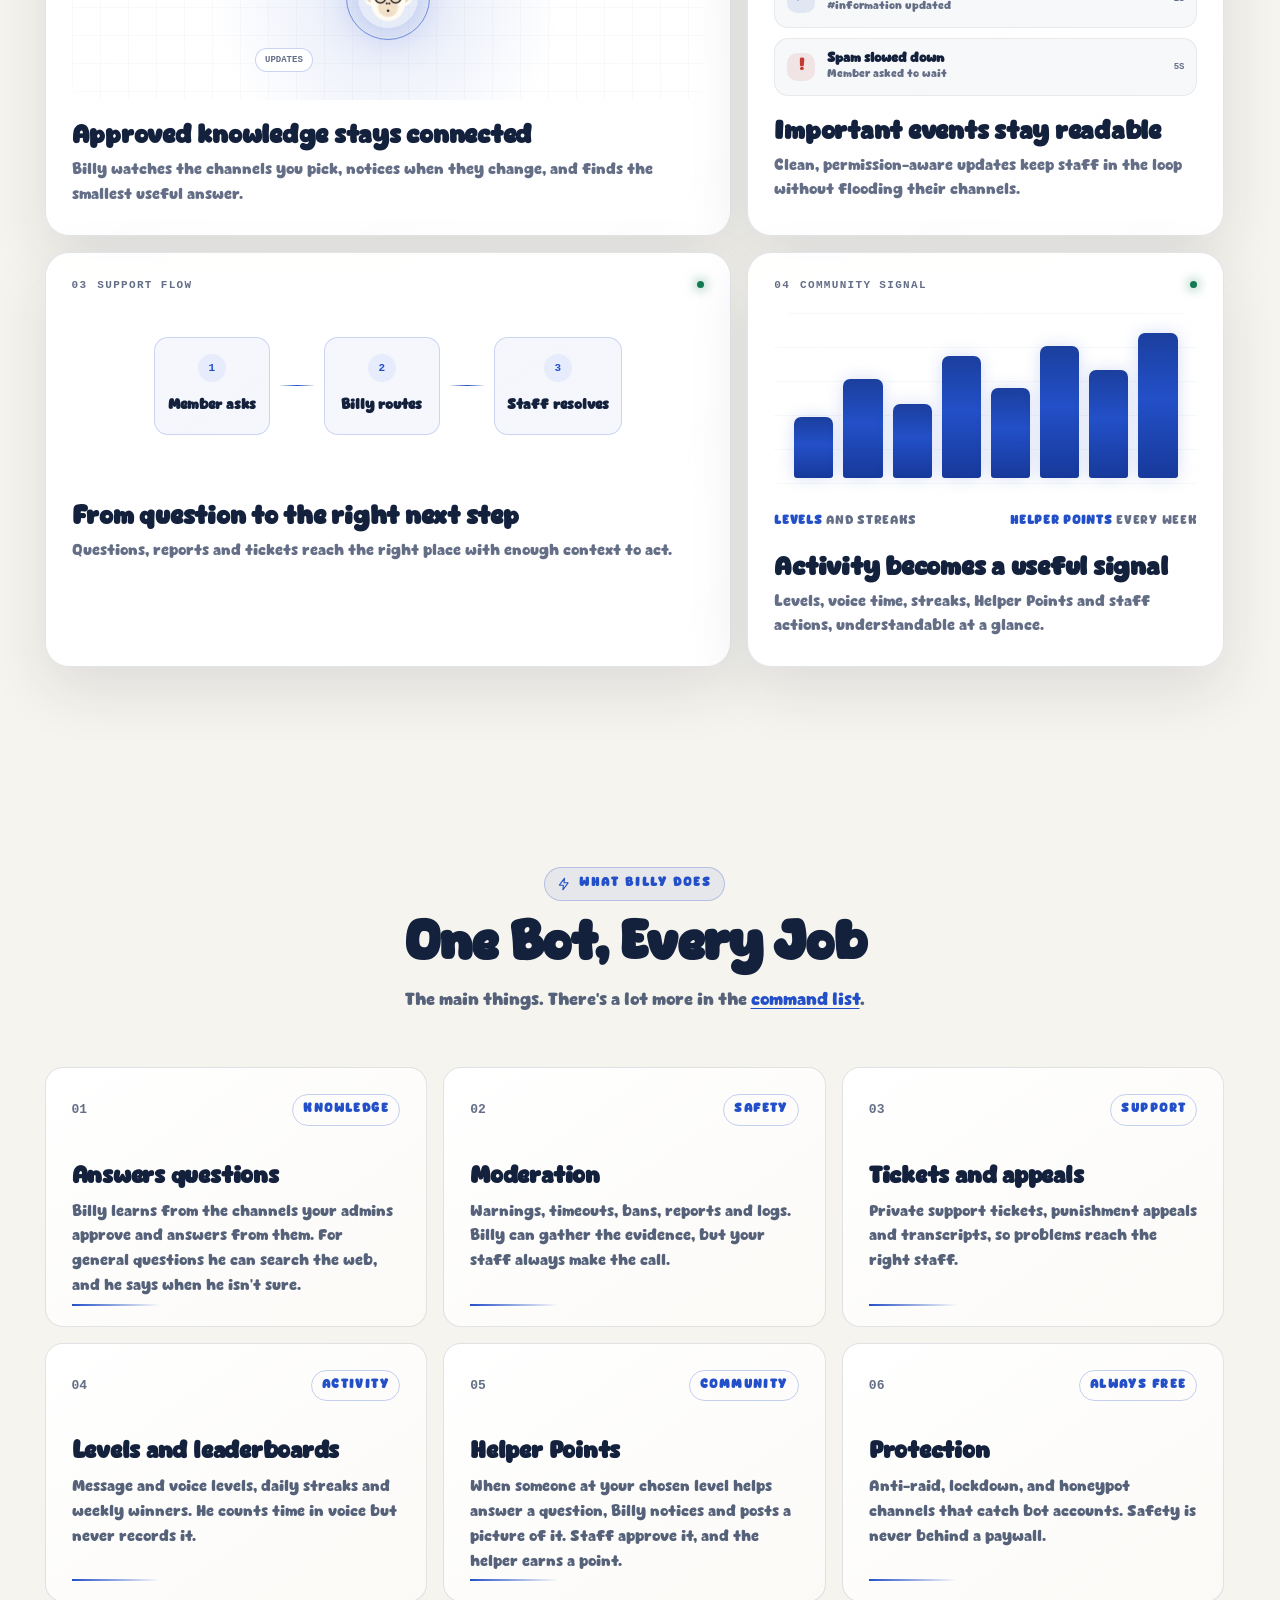
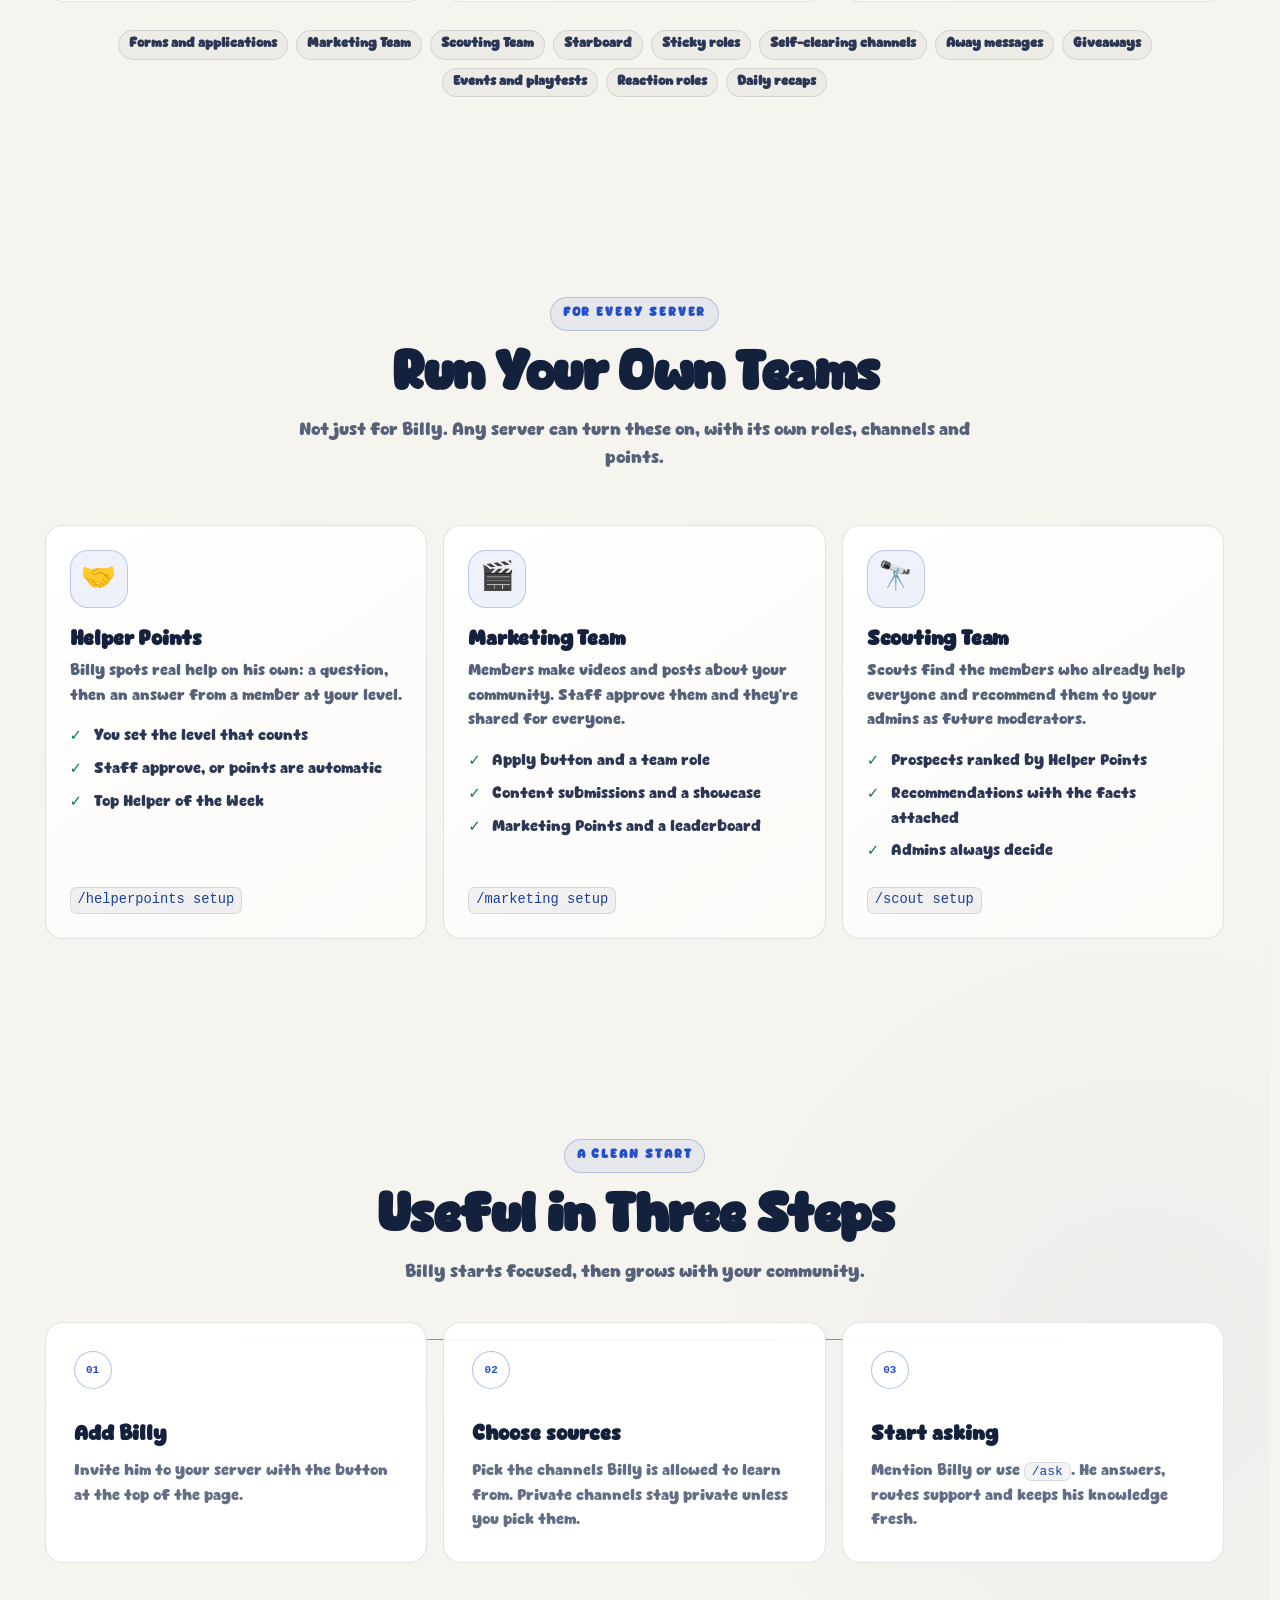
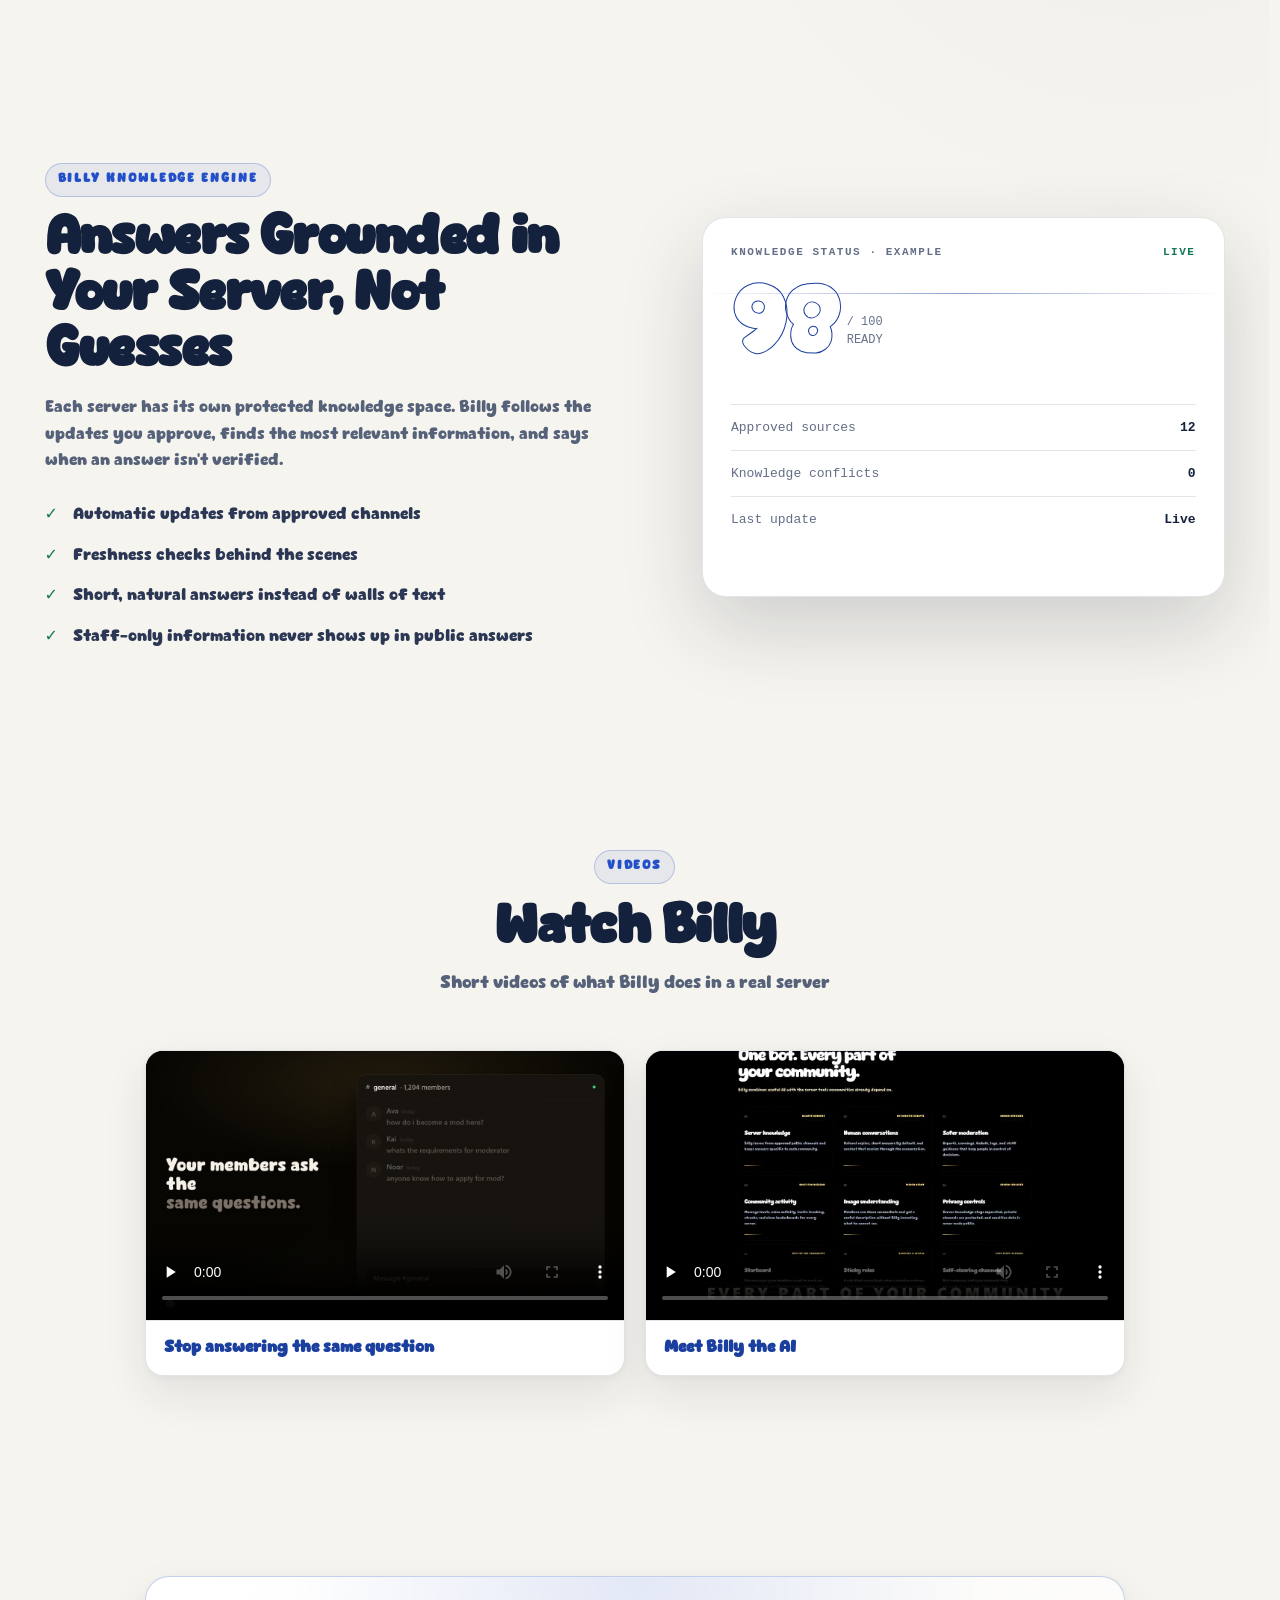
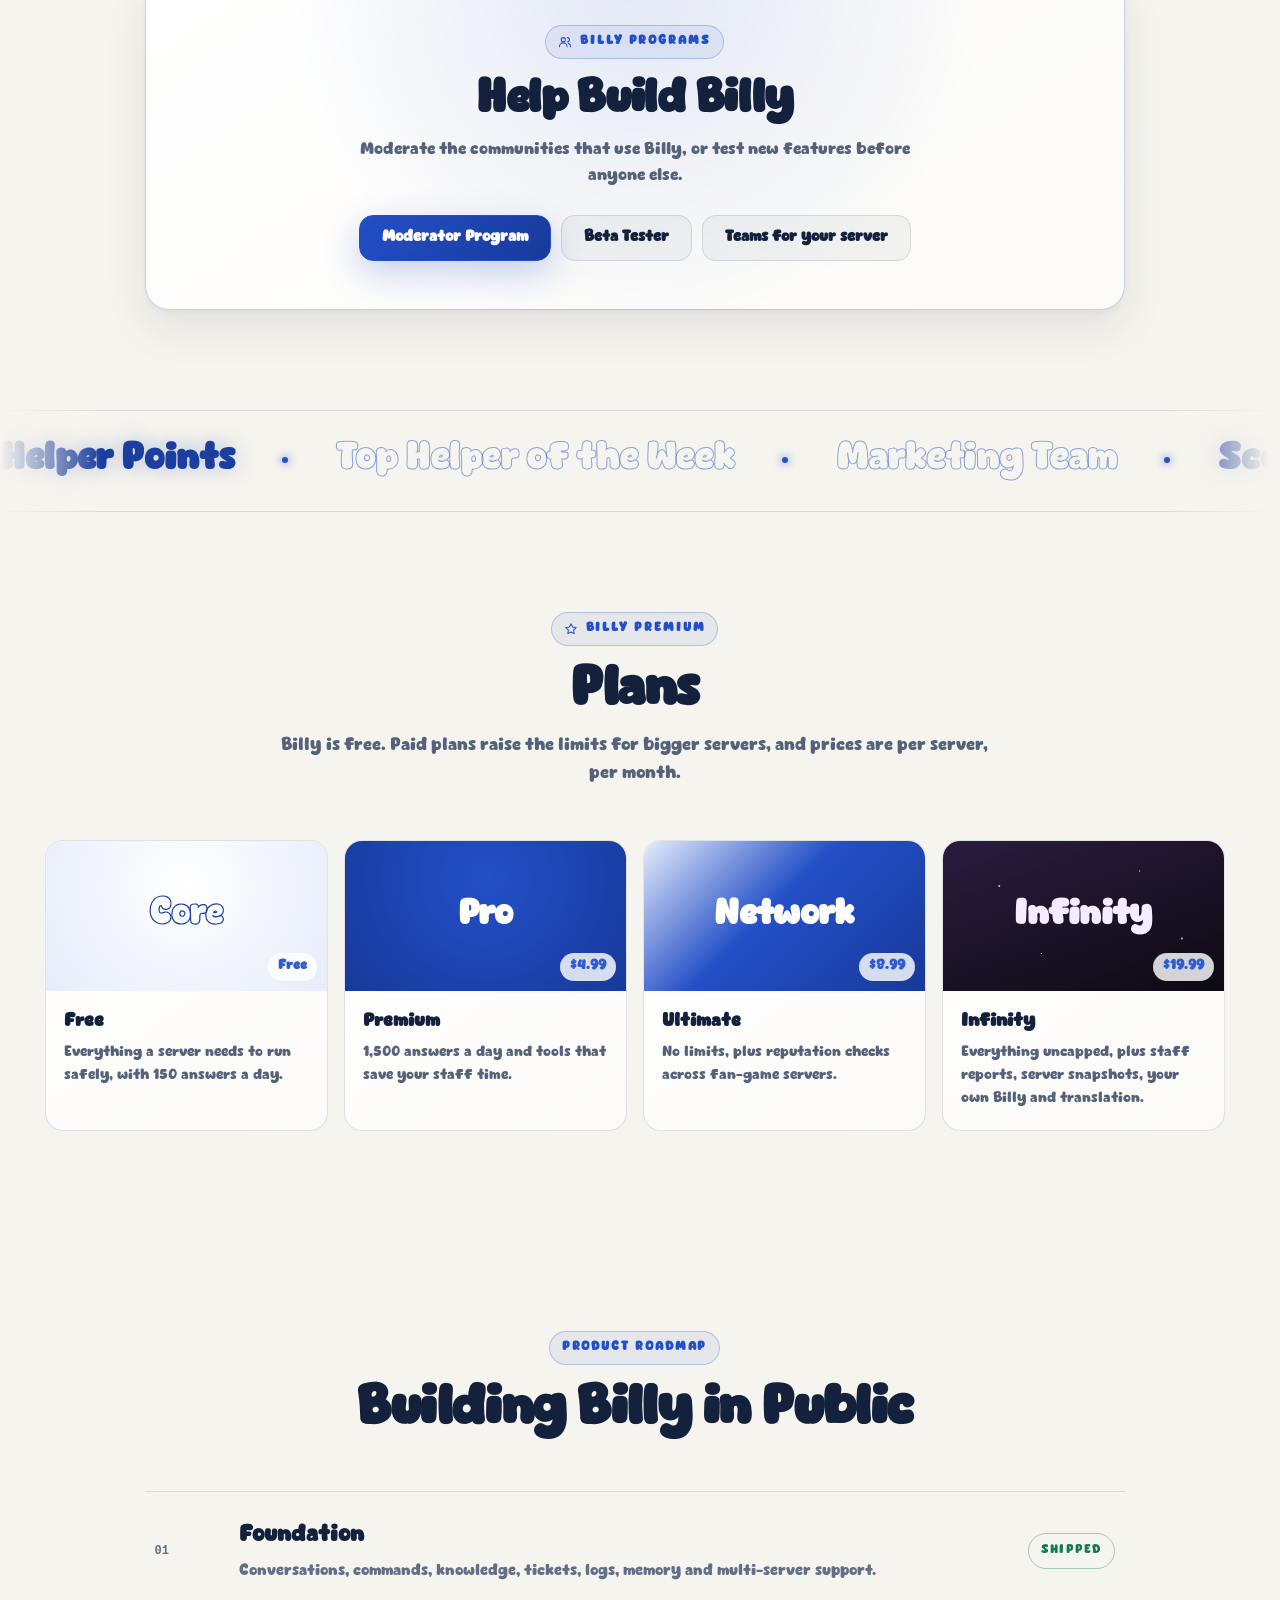
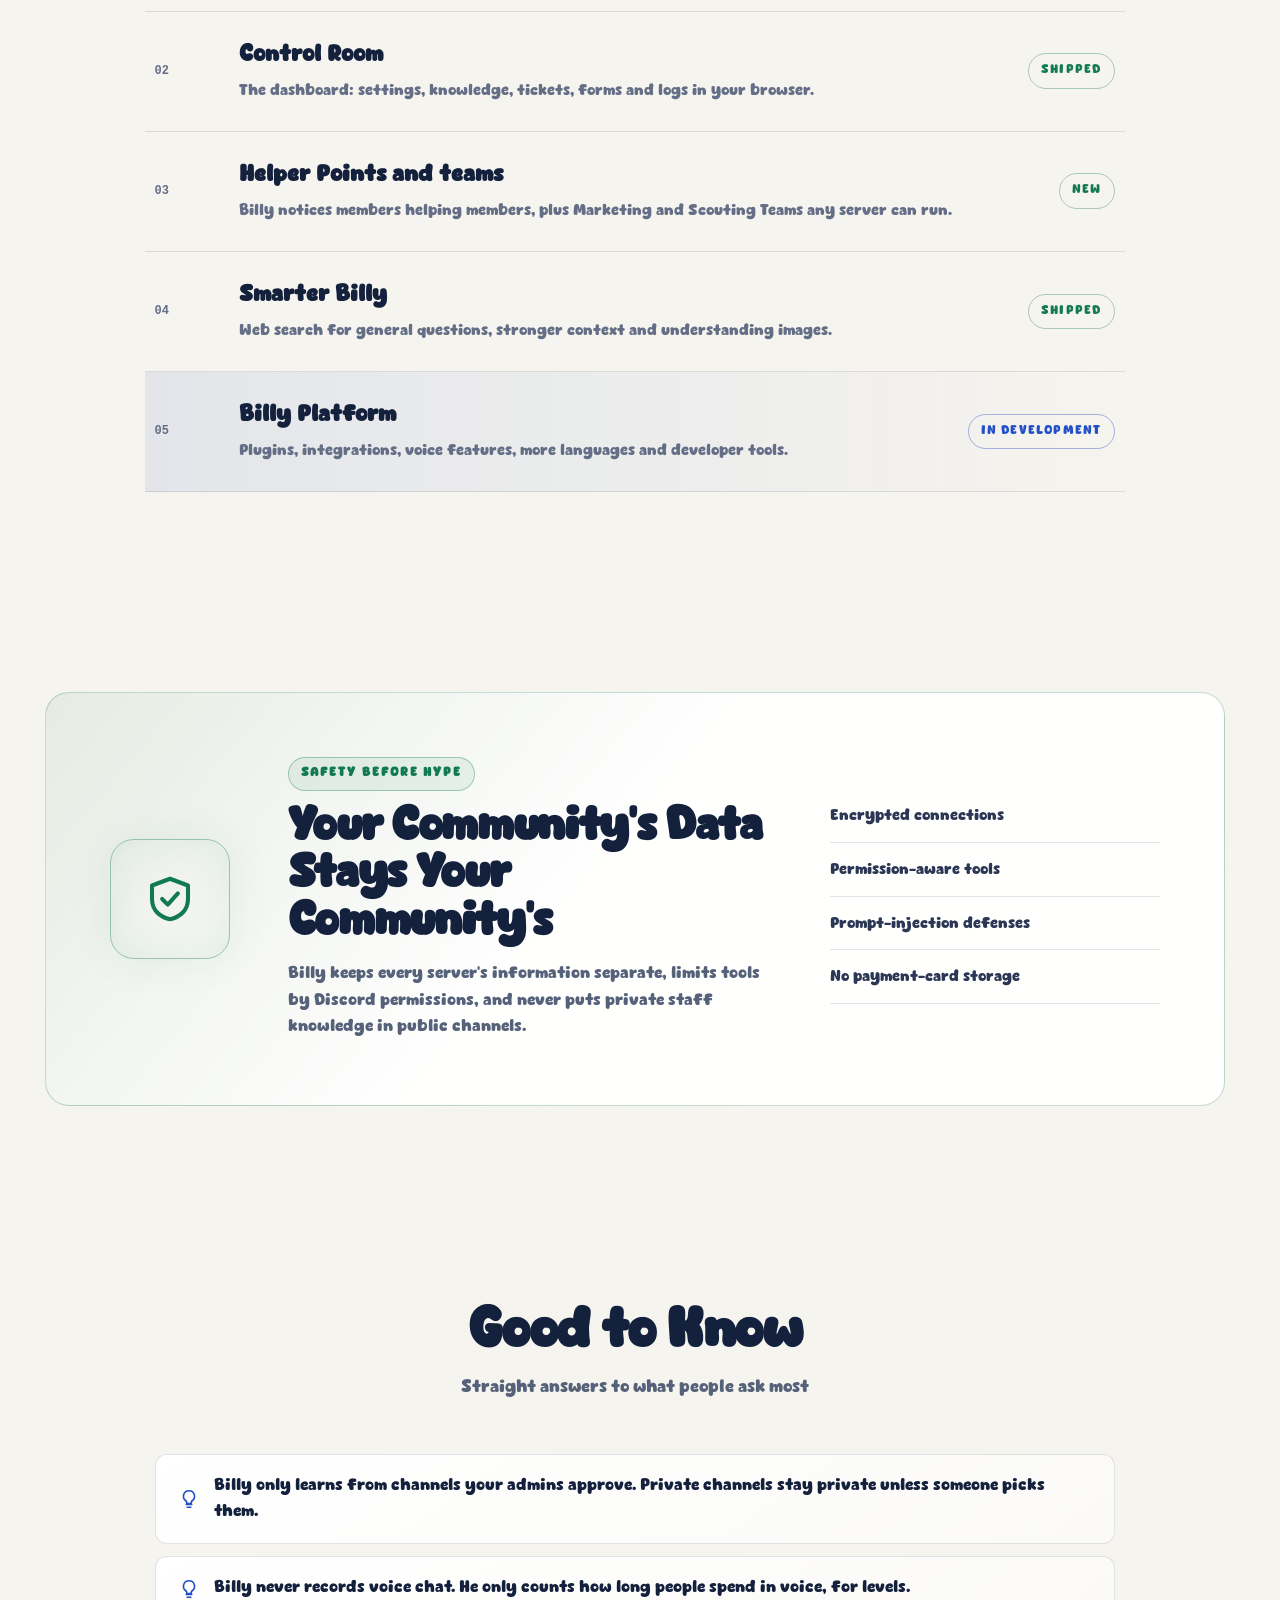
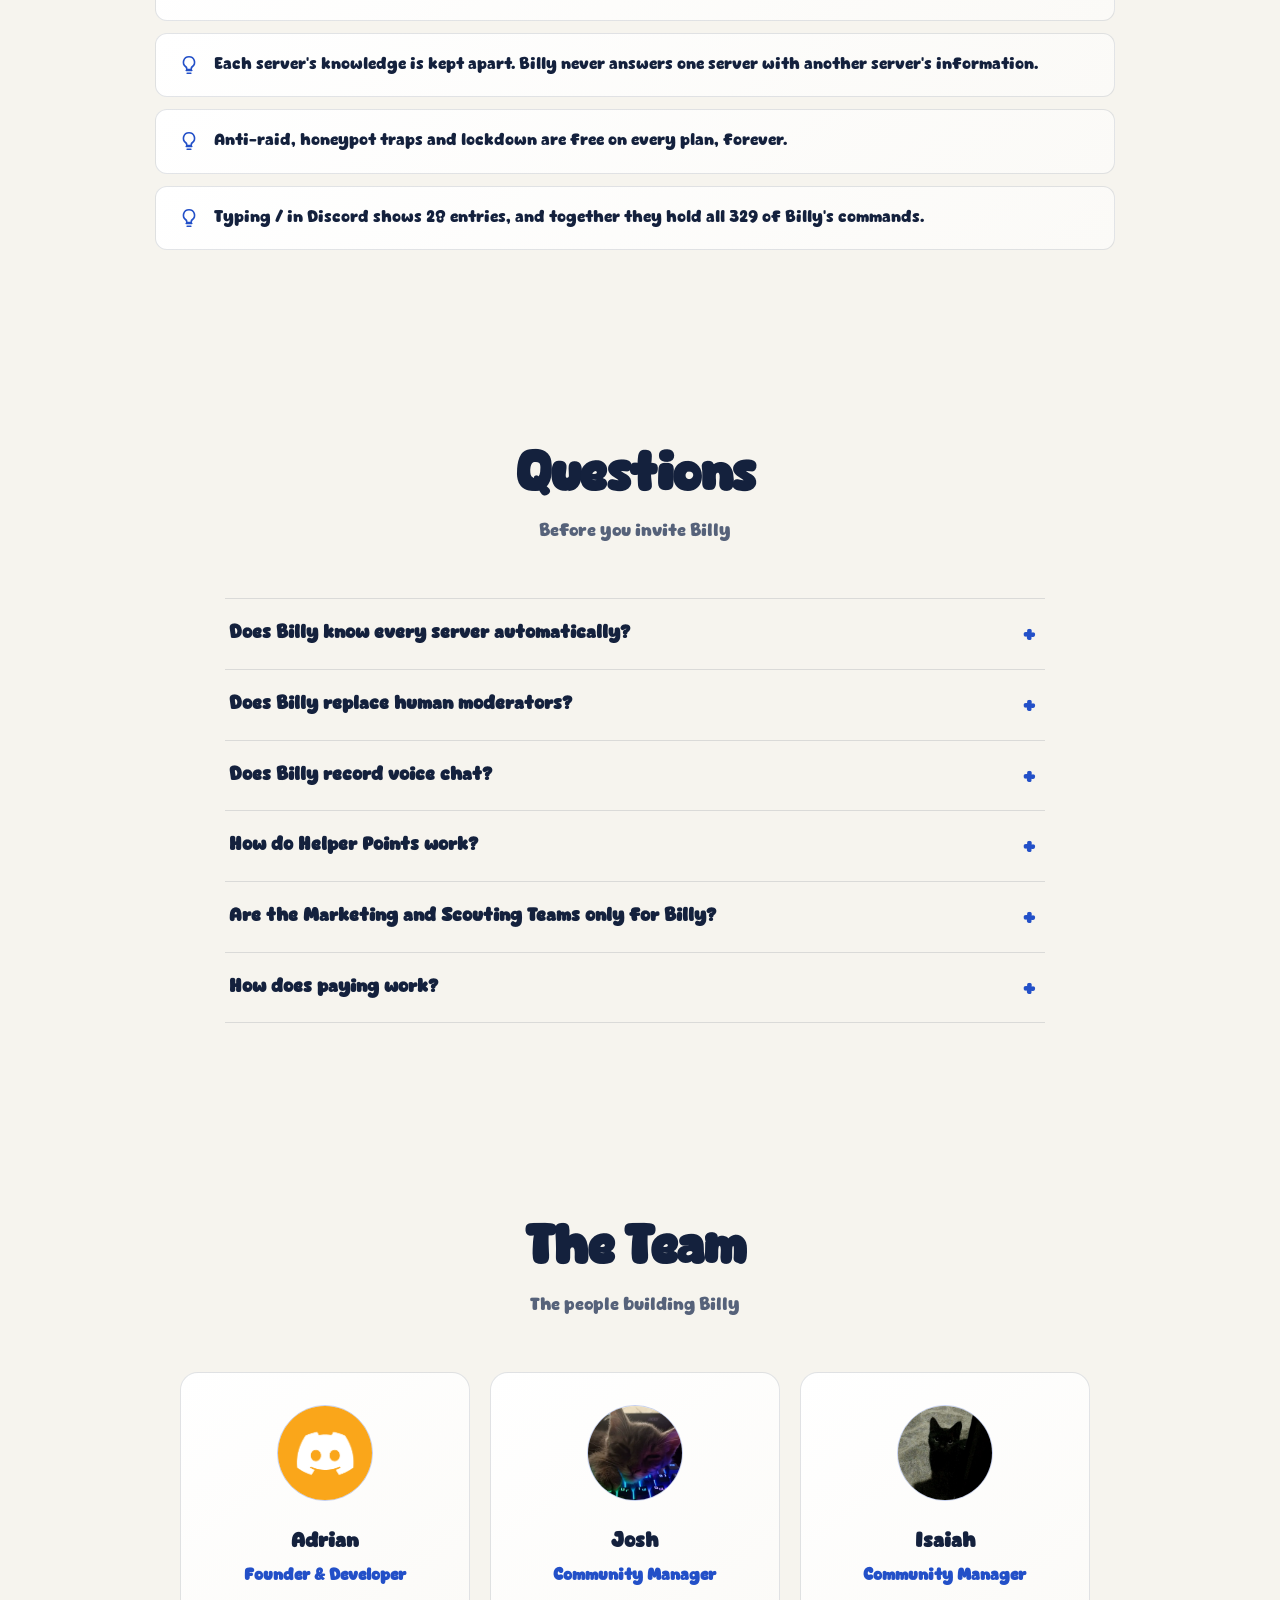
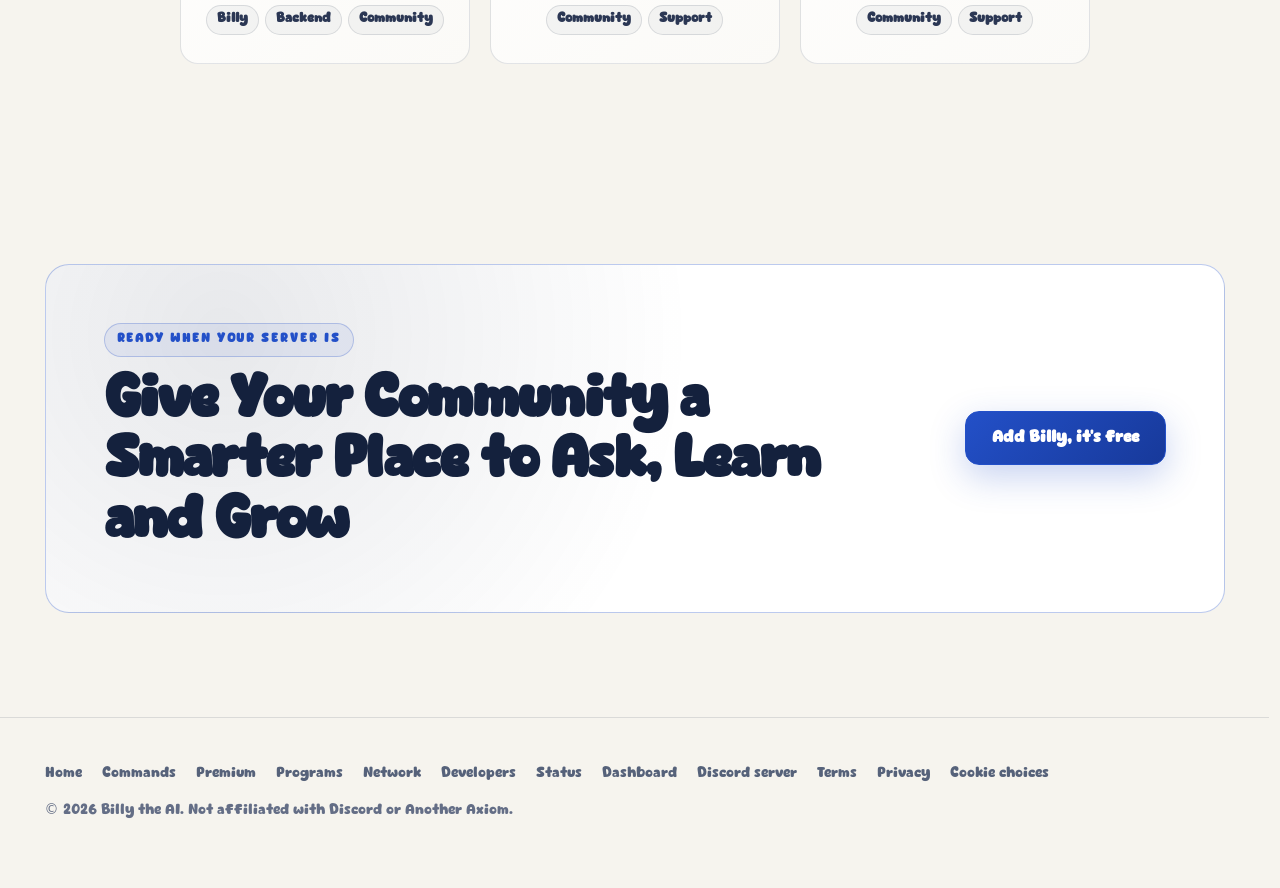
==== commit b60c3d95: "Patch notes: /announce patch, patches and patchsetup Adds the three commands to the list (329) and P" ====
--- a/index.html
+++ b/index.html
@@ -492,7 +492,7 @@
         <li class="reveal"><svg class="icon" viewBox="0 0 24 24" aria-hidden="true"><path d="M9 18h6M10 21h4M12 3a6 6 0 0 0-3.5 10.9c.6.5 1 1.2 1 2V17h5v-1.1c0-.8.4-1.5 1-2A6 6 0 0 0 12 3Z"/></svg>Billy never records voice chat. He only counts how long people spend in voice, for levels.</li>
         <li class="reveal"><svg class="icon" viewBox="0 0 24 24" aria-hidden="true"><path d="M9 18h6M10 21h4M12 3a6 6 0 0 0-3.5 10.9c.6.5 1 1.2 1 2V17h5v-1.1c0-.8.4-1.5 1-2A6 6 0 0 0 12 3Z"/></svg>Each server's knowledge is kept apart. Billy never answers one server with another server's information.</li>
         <li class="reveal"><svg class="icon" viewBox="0 0 24 24" aria-hidden="true"><path d="M9 18h6M10 21h4M12 3a6 6 0 0 0-3.5 10.9c.6.5 1 1.2 1 2V17h5v-1.1c0-.8.4-1.5 1-2A6 6 0 0 0 12 3Z"/></svg>Anti-raid, honeypot traps and lockdown are free on every plan, forever.</li>
-        <li class="reveal"><svg class="icon" viewBox="0 0 24 24" aria-hidden="true"><path d="M9 18h6M10 21h4M12 3a6 6 0 0 0-3.5 10.9c.6.5 1 1.2 1 2V17h5v-1.1c0-.8.4-1.5 1-2A6 6 0 0 0 12 3Z"/></svg>Typing / in Discord shows 28 entries, and together they hold all 326 of Billy's commands.</li>
+        <li class="reveal"><svg class="icon" viewBox="0 0 24 24" aria-hidden="true"><path d="M9 18h6M10 21h4M12 3a6 6 0 0 0-3.5 10.9c.6.5 1 1.2 1 2V17h5v-1.1c0-.8.4-1.5 1-2A6 6 0 0 0 12 3Z"/></svg>Typing / in Discord shows 28 entries, and together they hold all 329 of Billy's commands.</li>
       </ul>
     </div>
   </section>
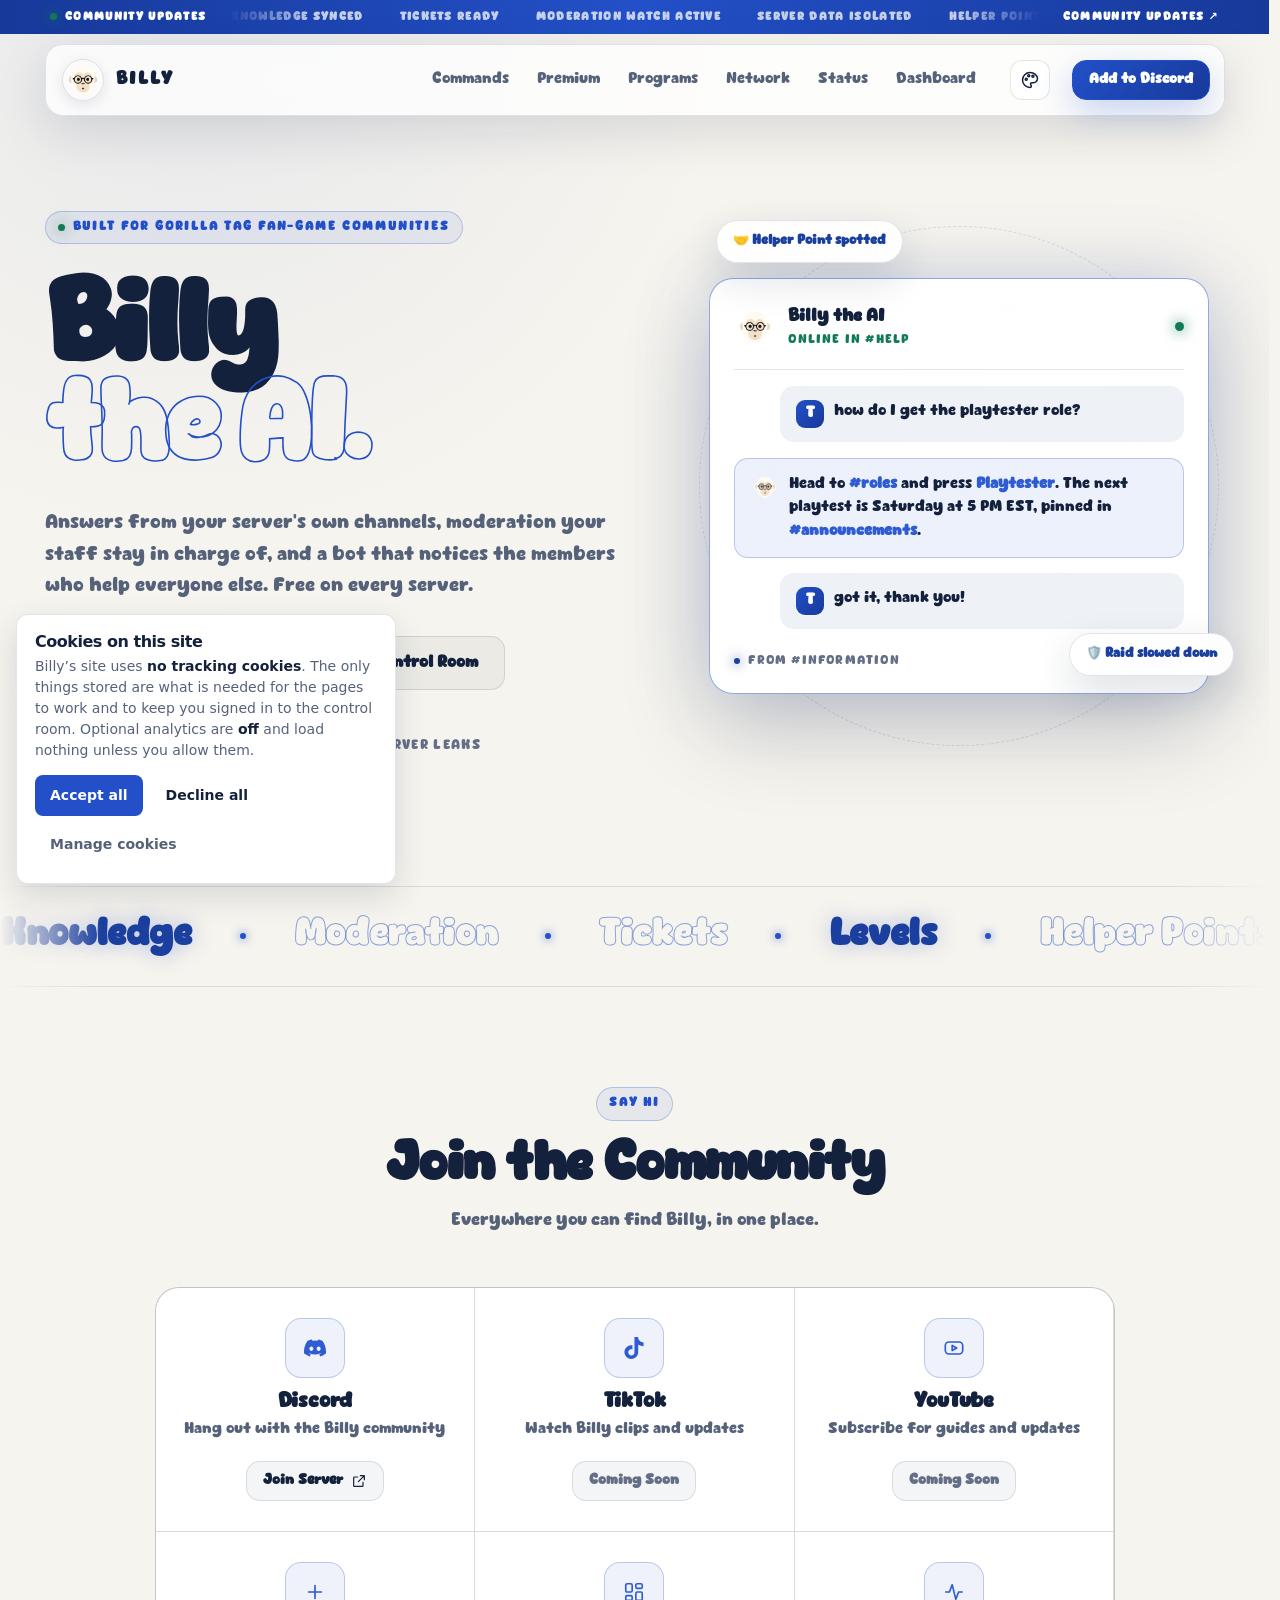
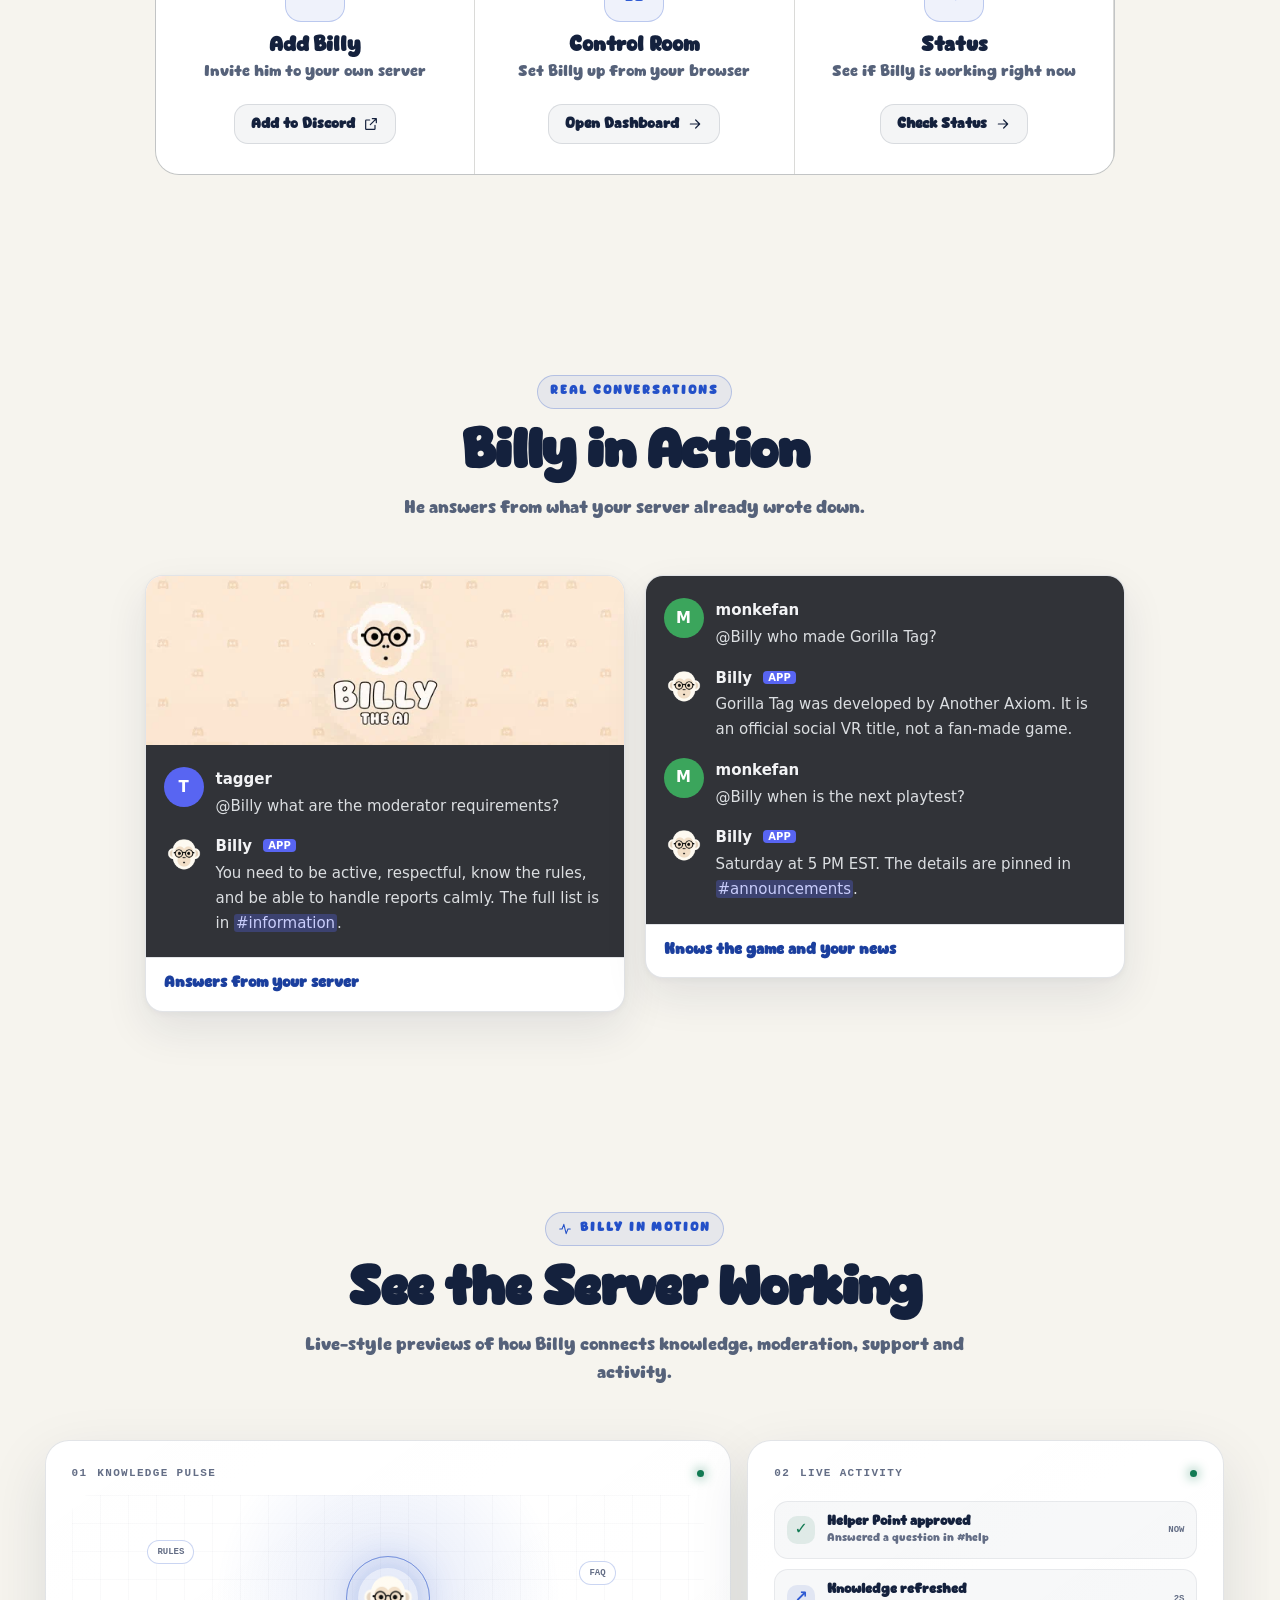
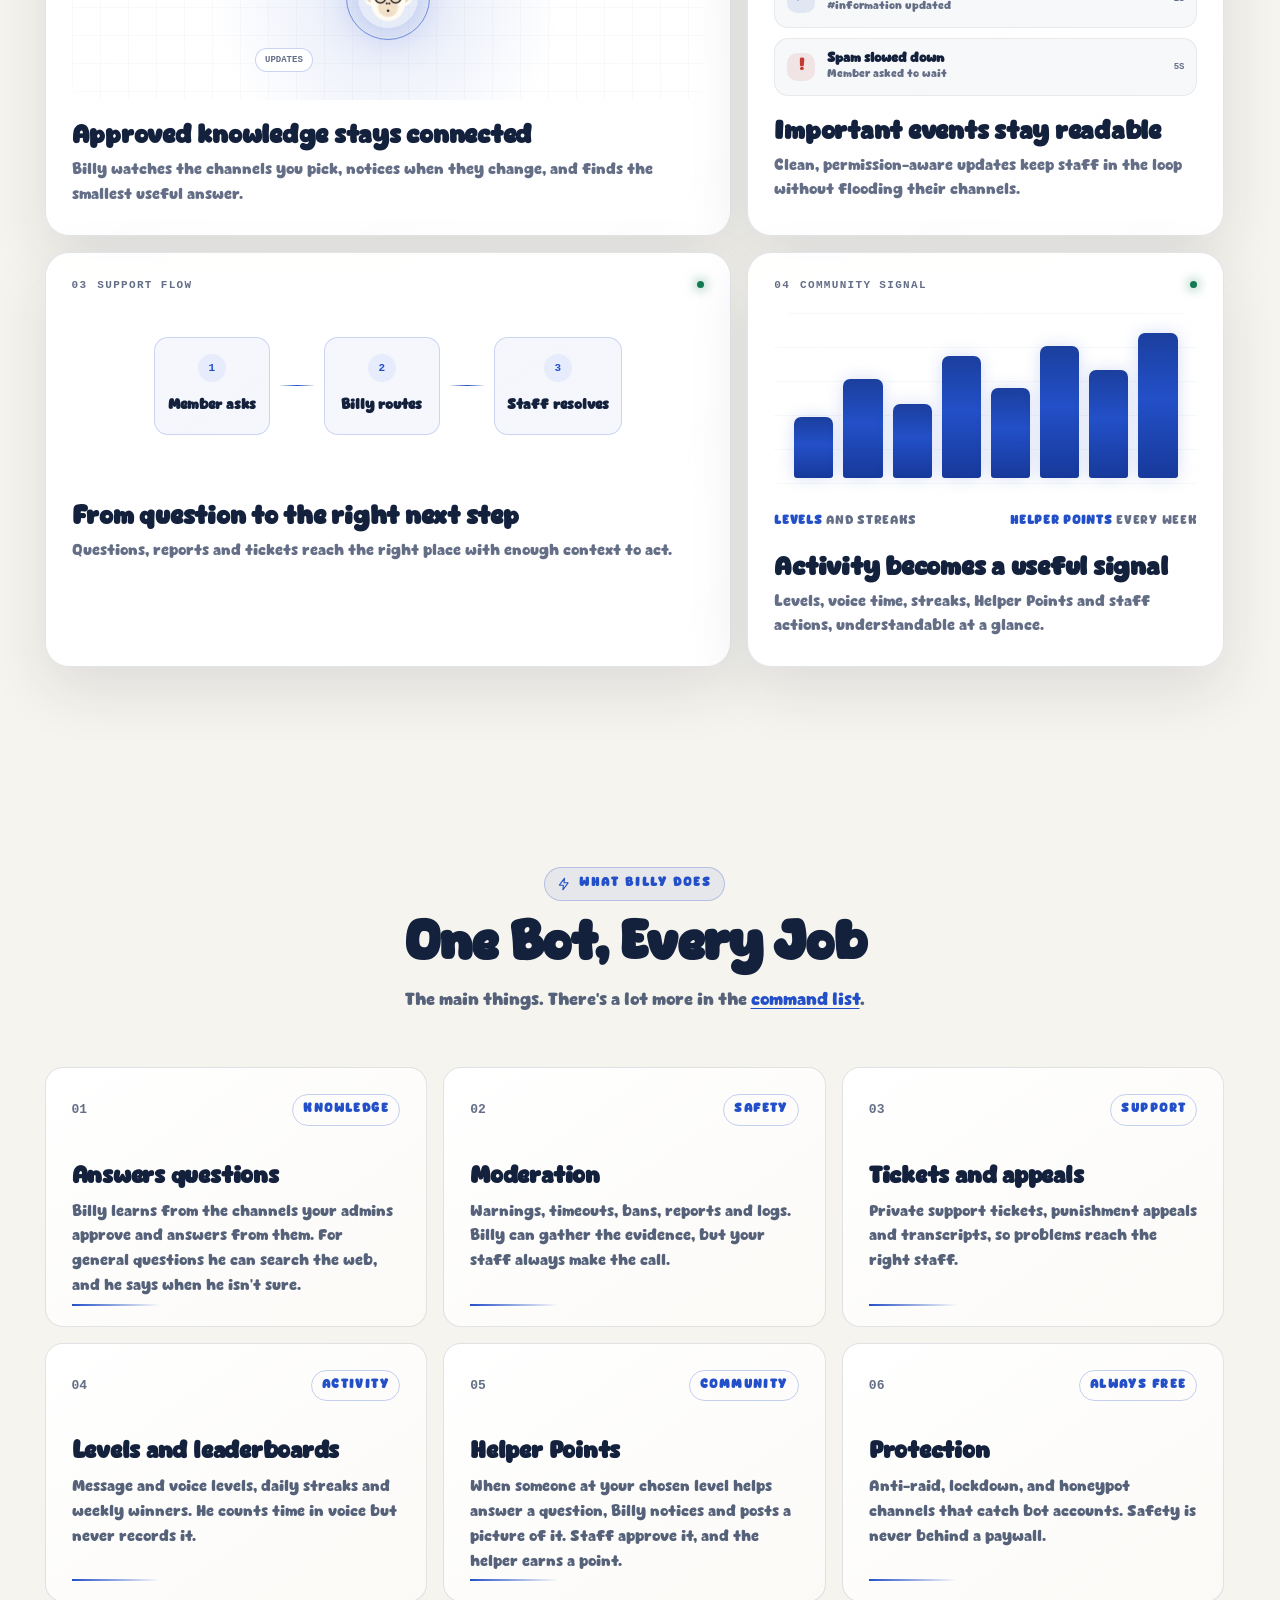
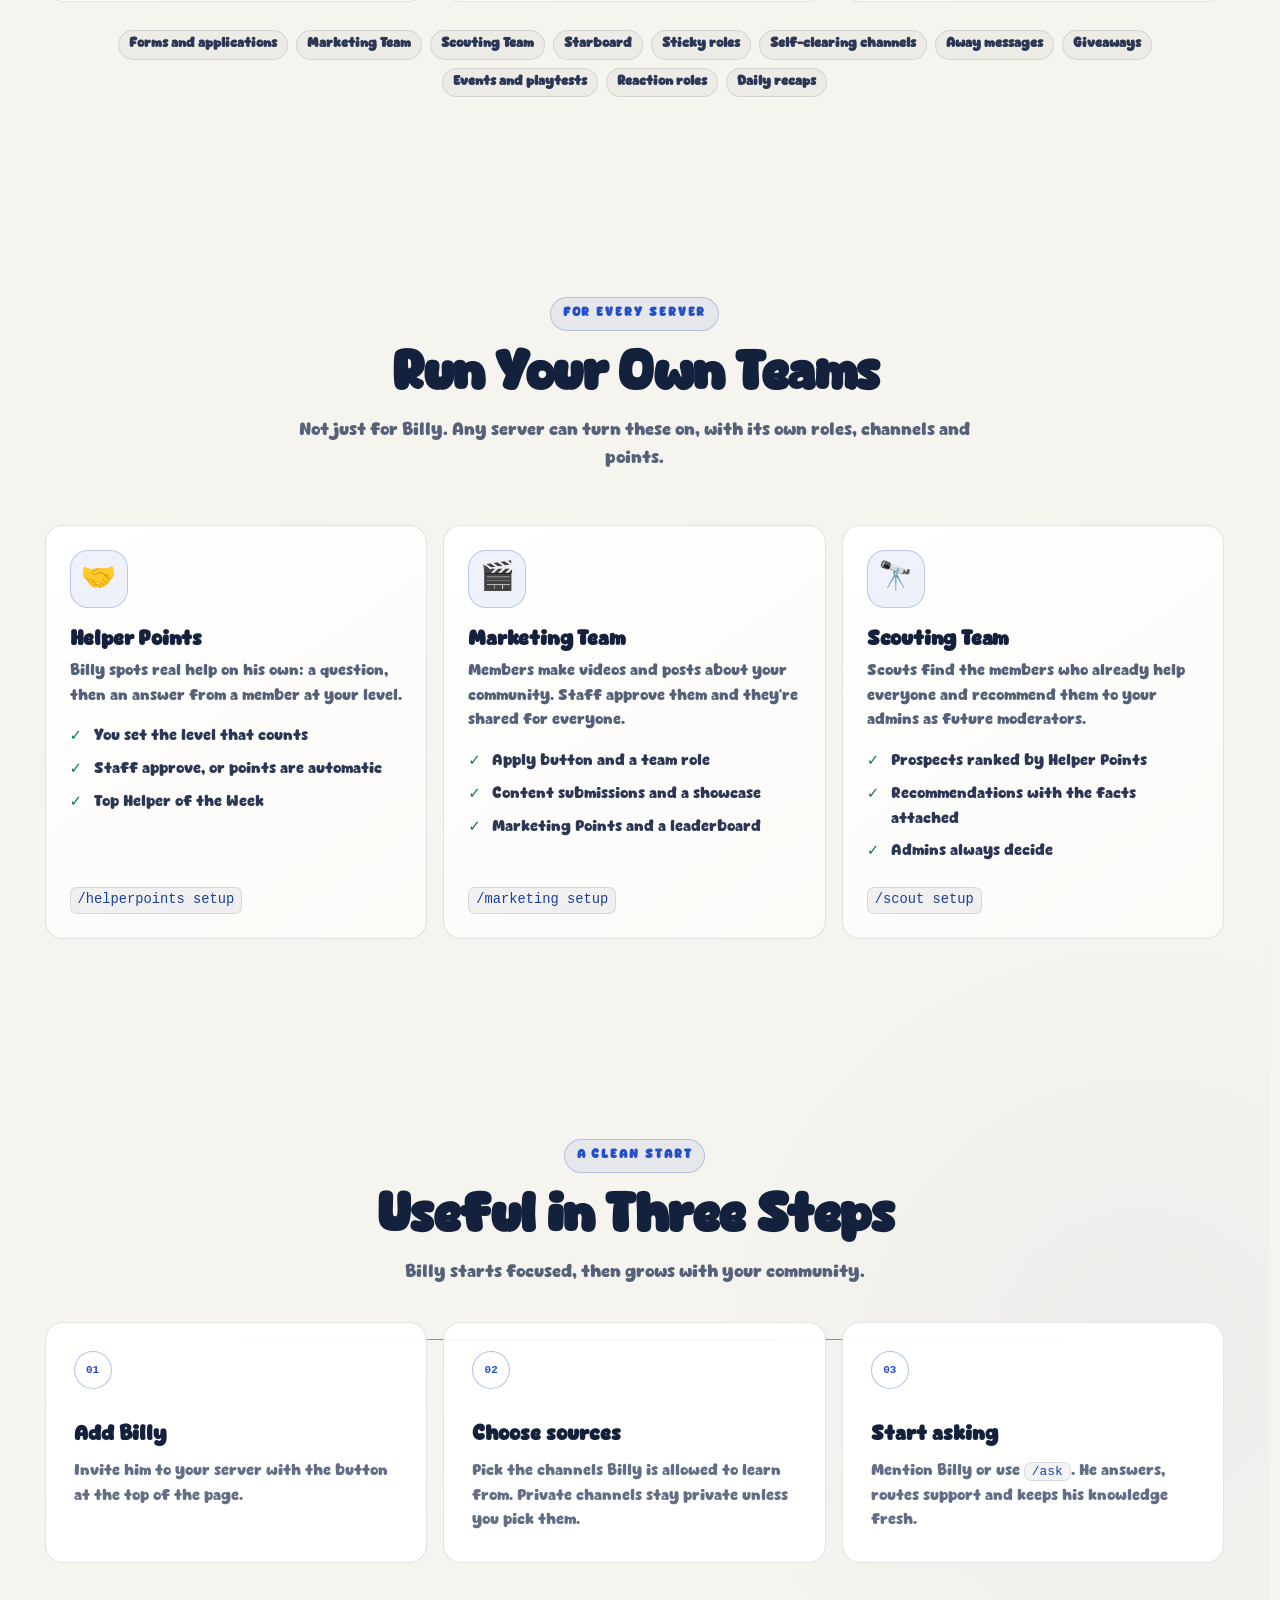
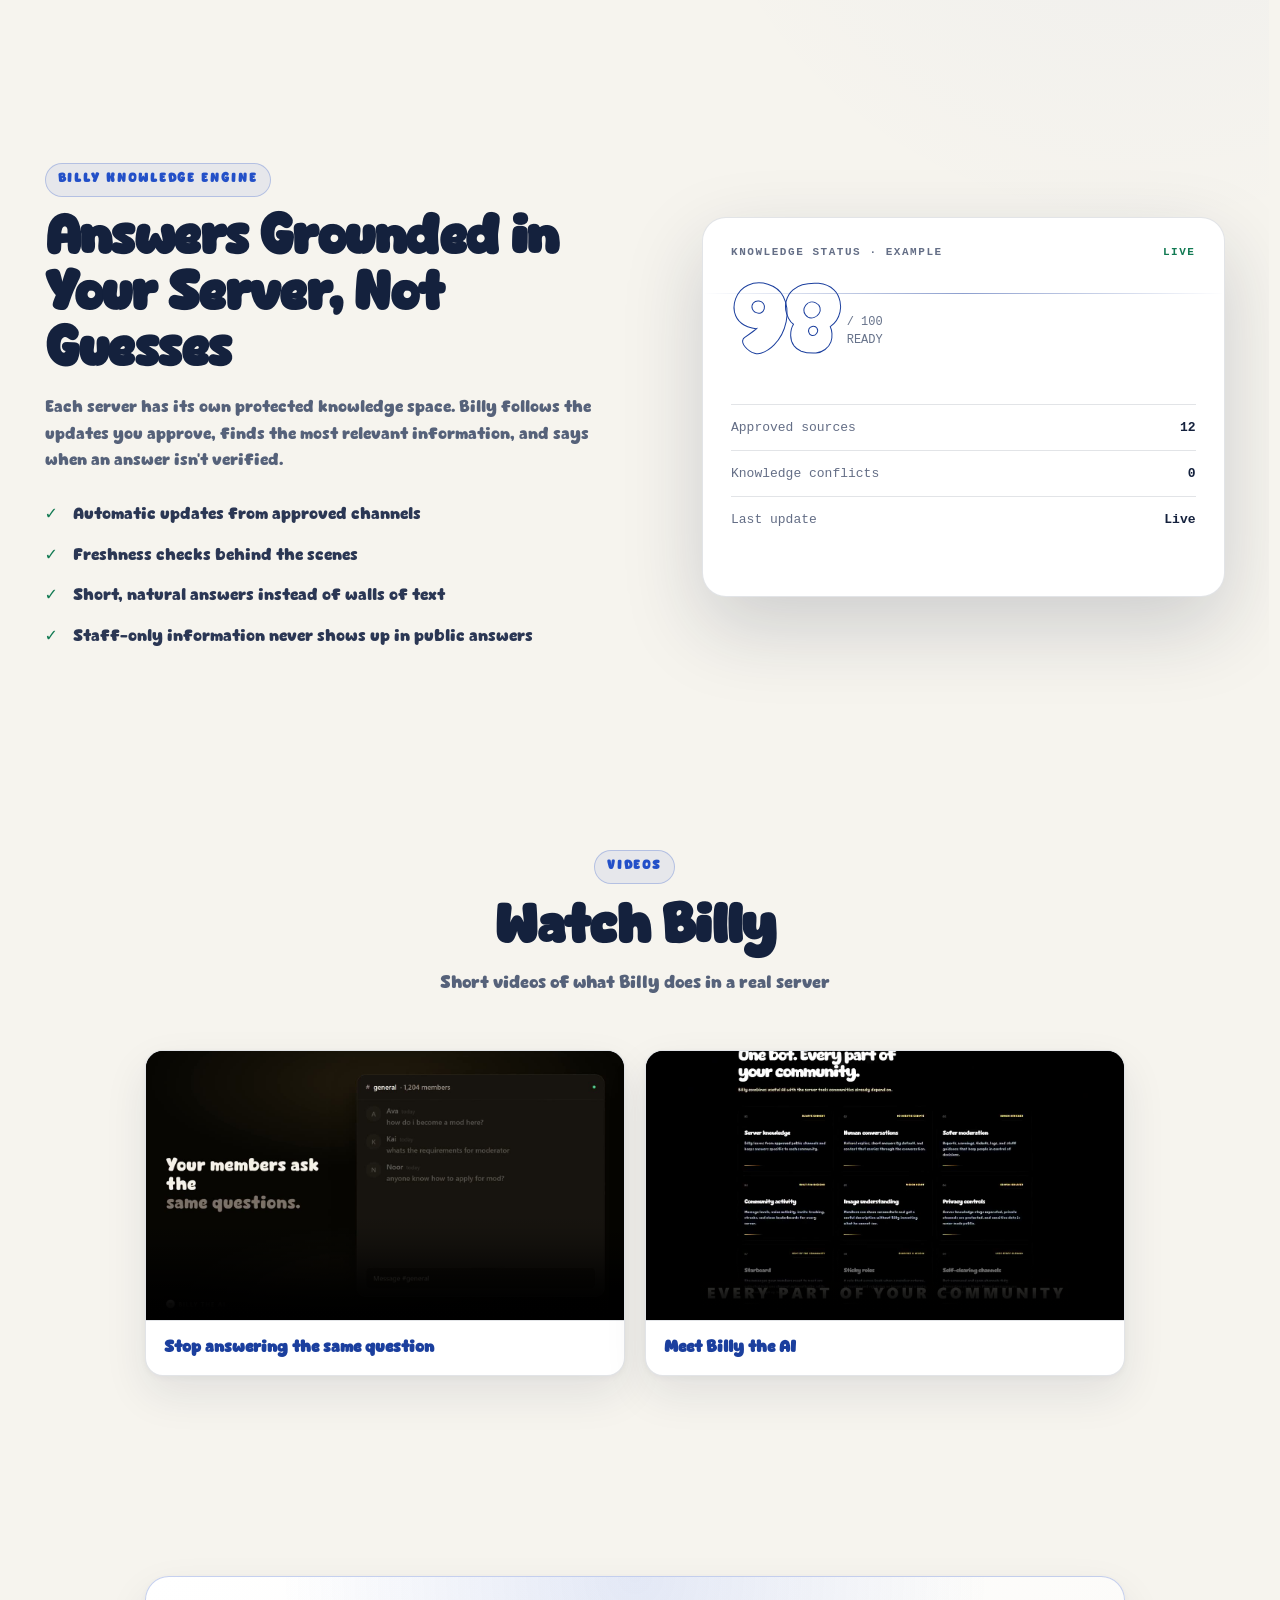
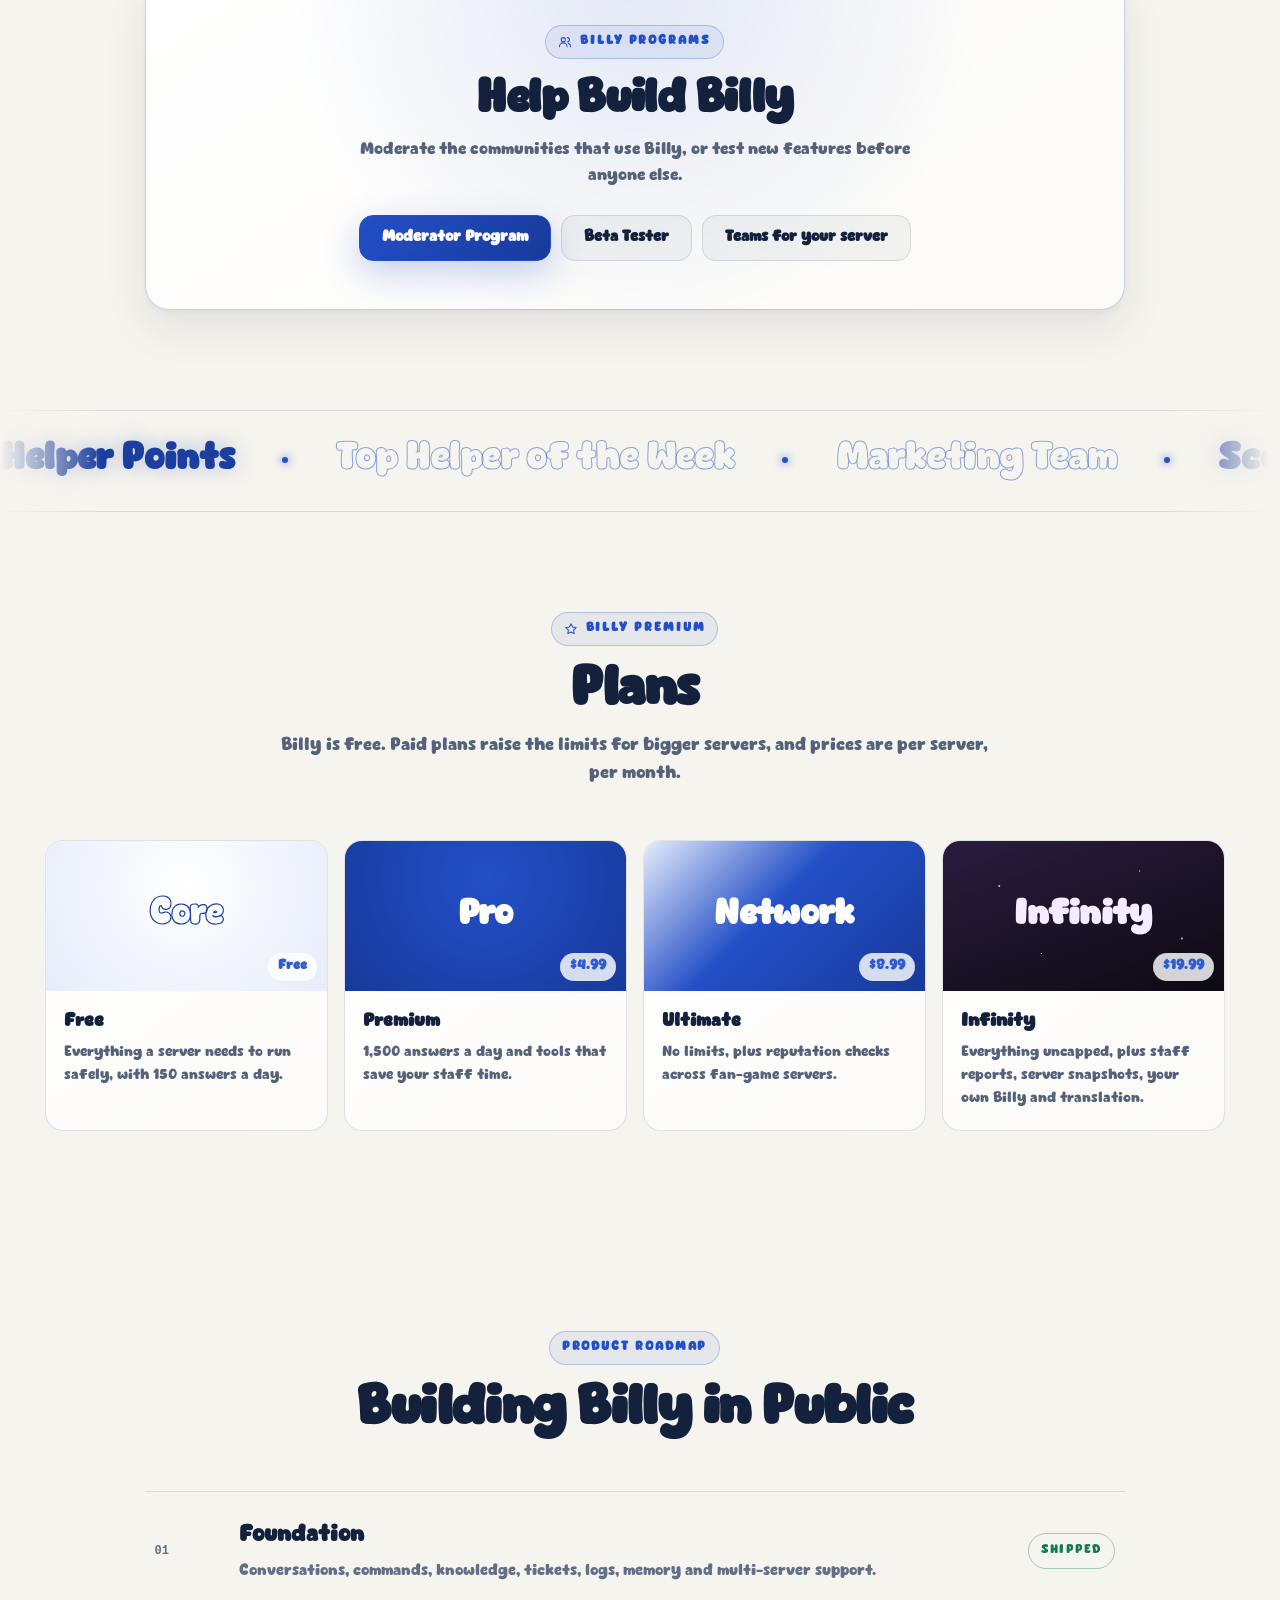
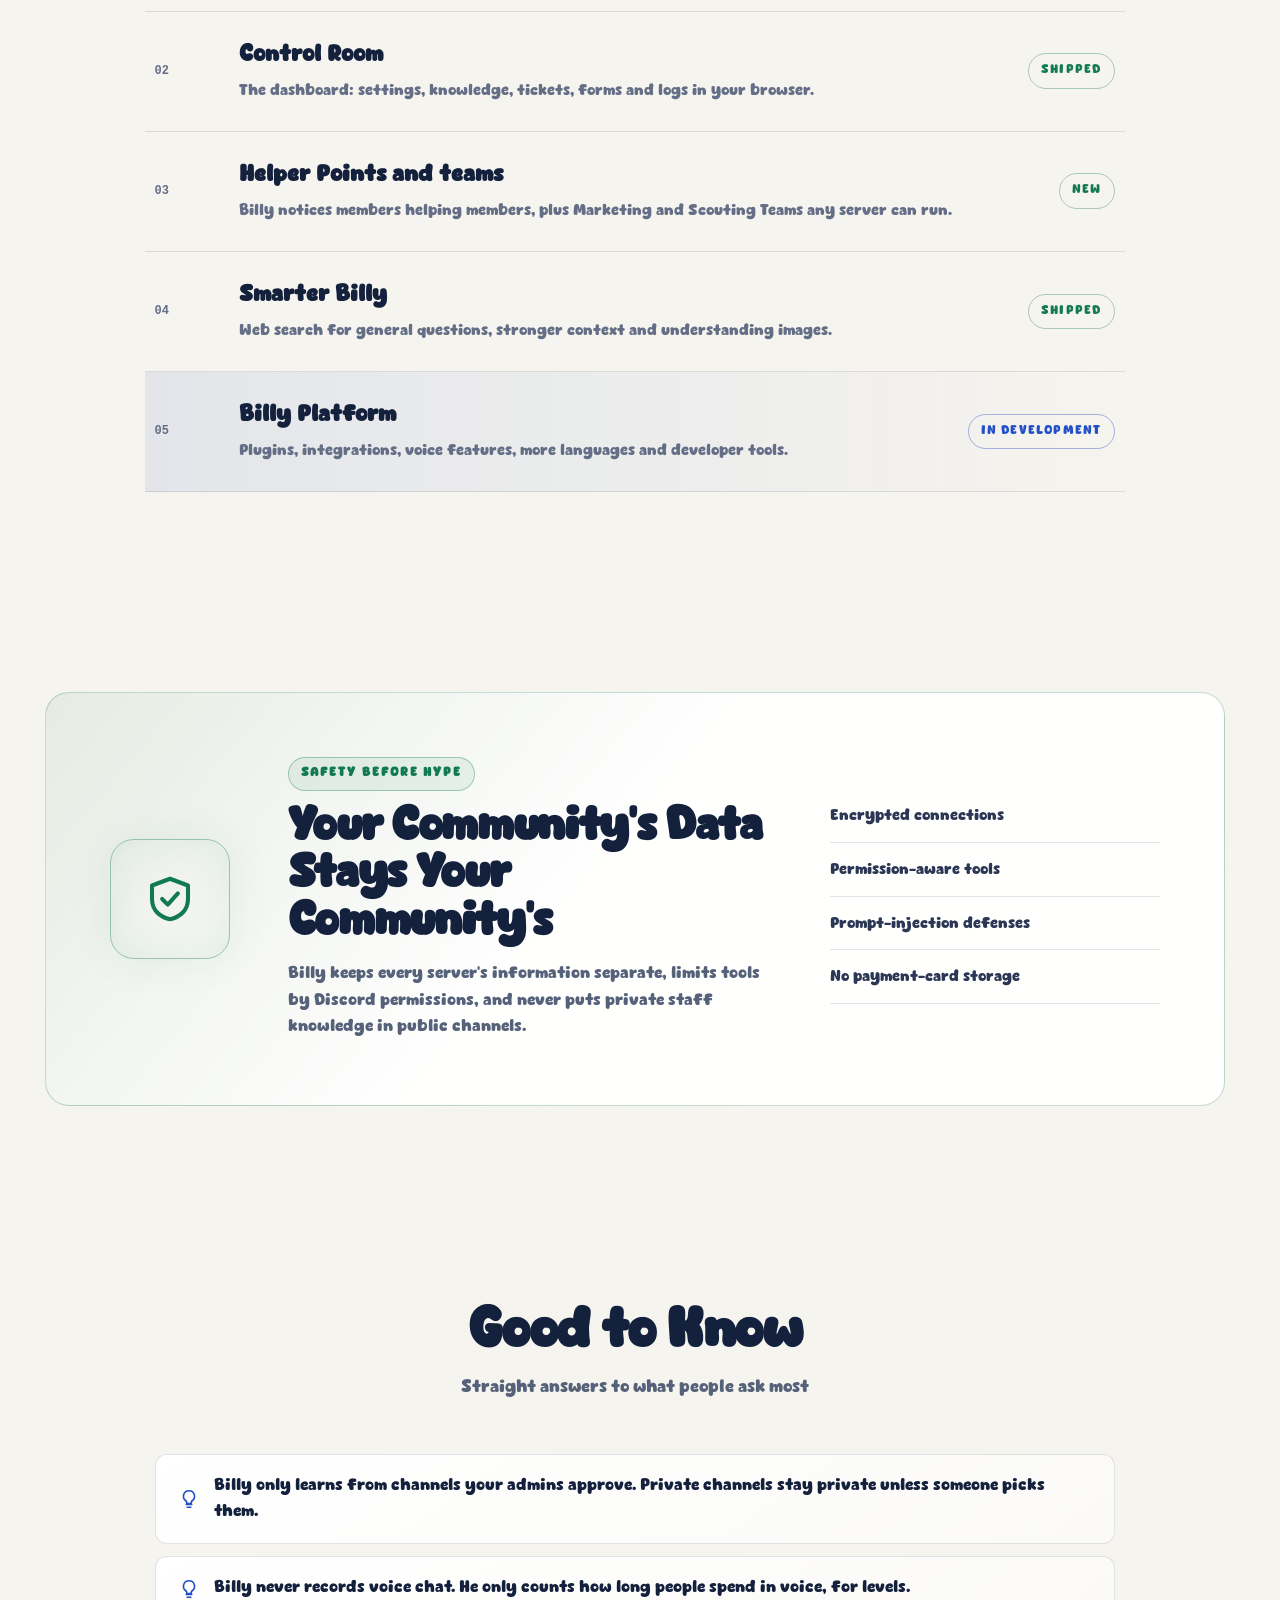
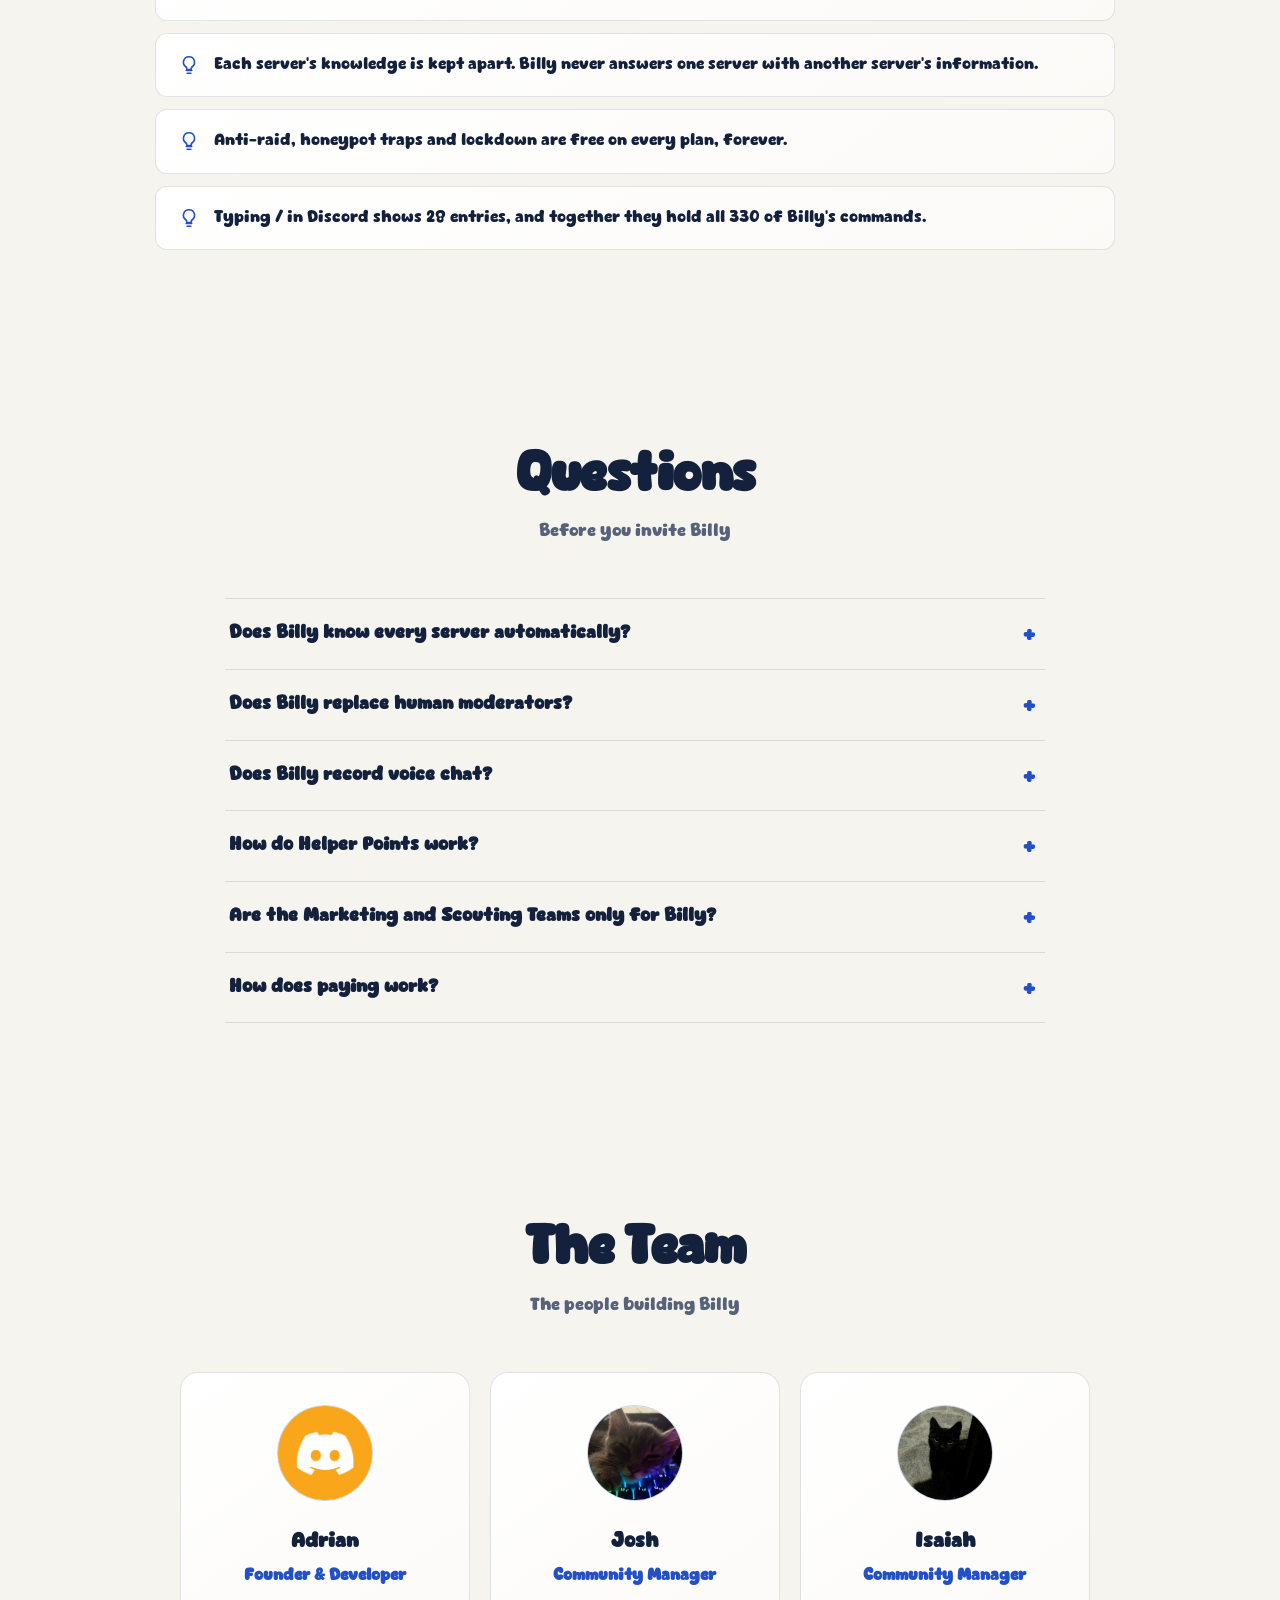
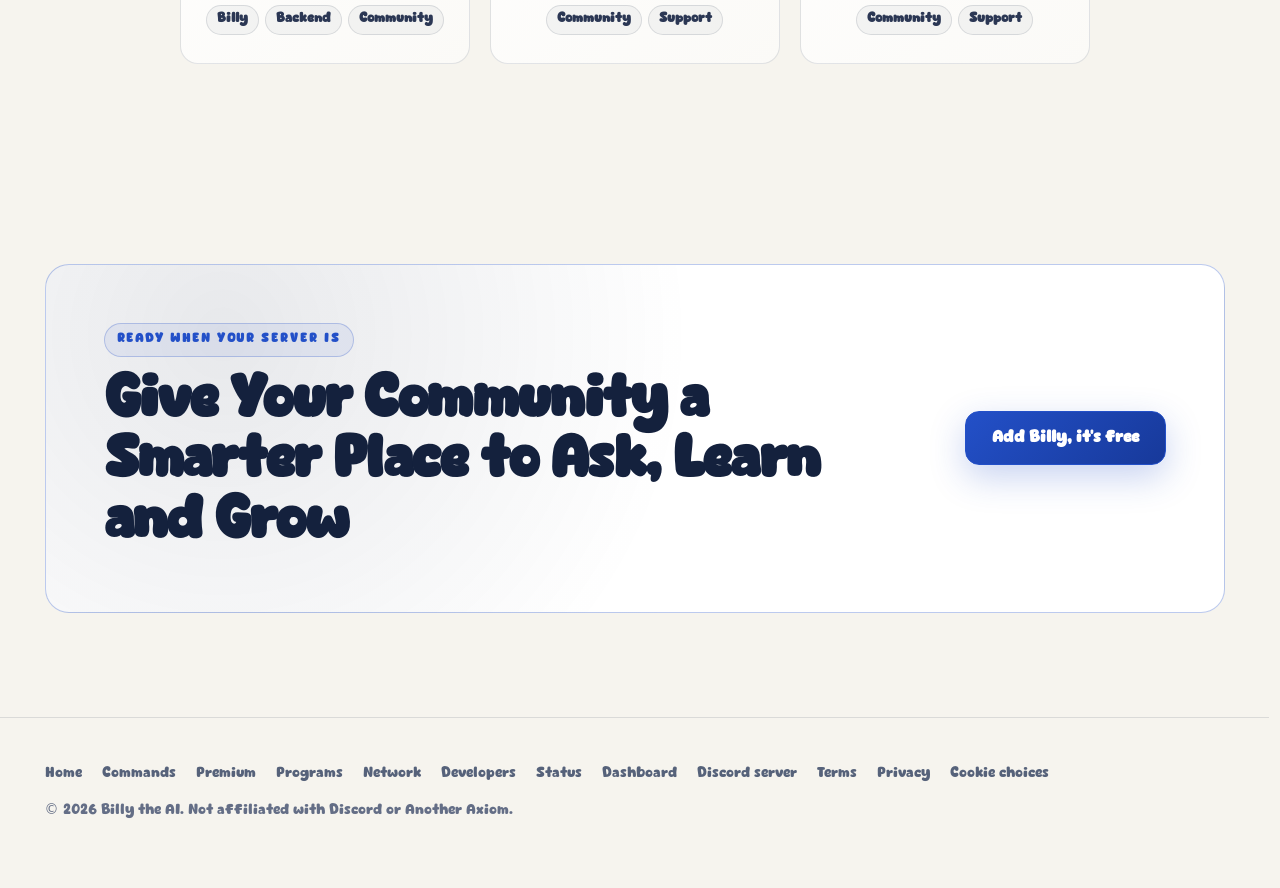
==== commit 327c74f2: "Lighter share image, accessible dashboard, /levels givexp og.png is what Discord shows when someone " ====
--- a/index.html
+++ b/index.html
@@ -8,6 +8,8 @@
 <meta property="og:title" content="Billy the AI | A Discord bot for Gorilla Tag fan-game servers">
 <meta property="og:description" content="Billy is a free Discord bot for Gorilla Tag fan-game communities. He answers questions from your server's own channels, helps staff with tickets and moderation, and notices the members who help others.">
 <meta property="og:image" content="https://billy-the-ai.github.io/og.png">
+<meta property="og:image:width" content="1200">
+<meta property="og:image:height" content="630">
 <meta name="theme-color" content="#f6f4ee">
 <link rel="icon" href="/billy-icon.webp" type="image/webp">
 <script>document.documentElement.classList.add("js");</script>
@@ -492,7 +494,7 @@
         <li class="reveal"><svg class="icon" viewBox="0 0 24 24" aria-hidden="true"><path d="M9 18h6M10 21h4M12 3a6 6 0 0 0-3.5 10.9c.6.5 1 1.2 1 2V17h5v-1.1c0-.8.4-1.5 1-2A6 6 0 0 0 12 3Z"/></svg>Billy never records voice chat. He only counts how long people spend in voice, for levels.</li>
         <li class="reveal"><svg class="icon" viewBox="0 0 24 24" aria-hidden="true"><path d="M9 18h6M10 21h4M12 3a6 6 0 0 0-3.5 10.9c.6.5 1 1.2 1 2V17h5v-1.1c0-.8.4-1.5 1-2A6 6 0 0 0 12 3Z"/></svg>Each server's knowledge is kept apart. Billy never answers one server with another server's information.</li>
         <li class="reveal"><svg class="icon" viewBox="0 0 24 24" aria-hidden="true"><path d="M9 18h6M10 21h4M12 3a6 6 0 0 0-3.5 10.9c.6.5 1 1.2 1 2V17h5v-1.1c0-.8.4-1.5 1-2A6 6 0 0 0 12 3Z"/></svg>Anti-raid, honeypot traps and lockdown are free on every plan, forever.</li>
-        <li class="reveal"><svg class="icon" viewBox="0 0 24 24" aria-hidden="true"><path d="M9 18h6M10 21h4M12 3a6 6 0 0 0-3.5 10.9c.6.5 1 1.2 1 2V17h5v-1.1c0-.8.4-1.5 1-2A6 6 0 0 0 12 3Z"/></svg>Typing / in Discord shows 28 entries, and together they hold all 329 of Billy's commands.</li>
+        <li class="reveal"><svg class="icon" viewBox="0 0 24 24" aria-hidden="true"><path d="M9 18h6M10 21h4M12 3a6 6 0 0 0-3.5 10.9c.6.5 1 1.2 1 2V17h5v-1.1c0-.8.4-1.5 1-2A6 6 0 0 0 12 3Z"/></svg>Typing / in Discord shows 28 entries, and together they hold all 330 of Billy's commands.</li>
       </ul>
     </div>
   </section>
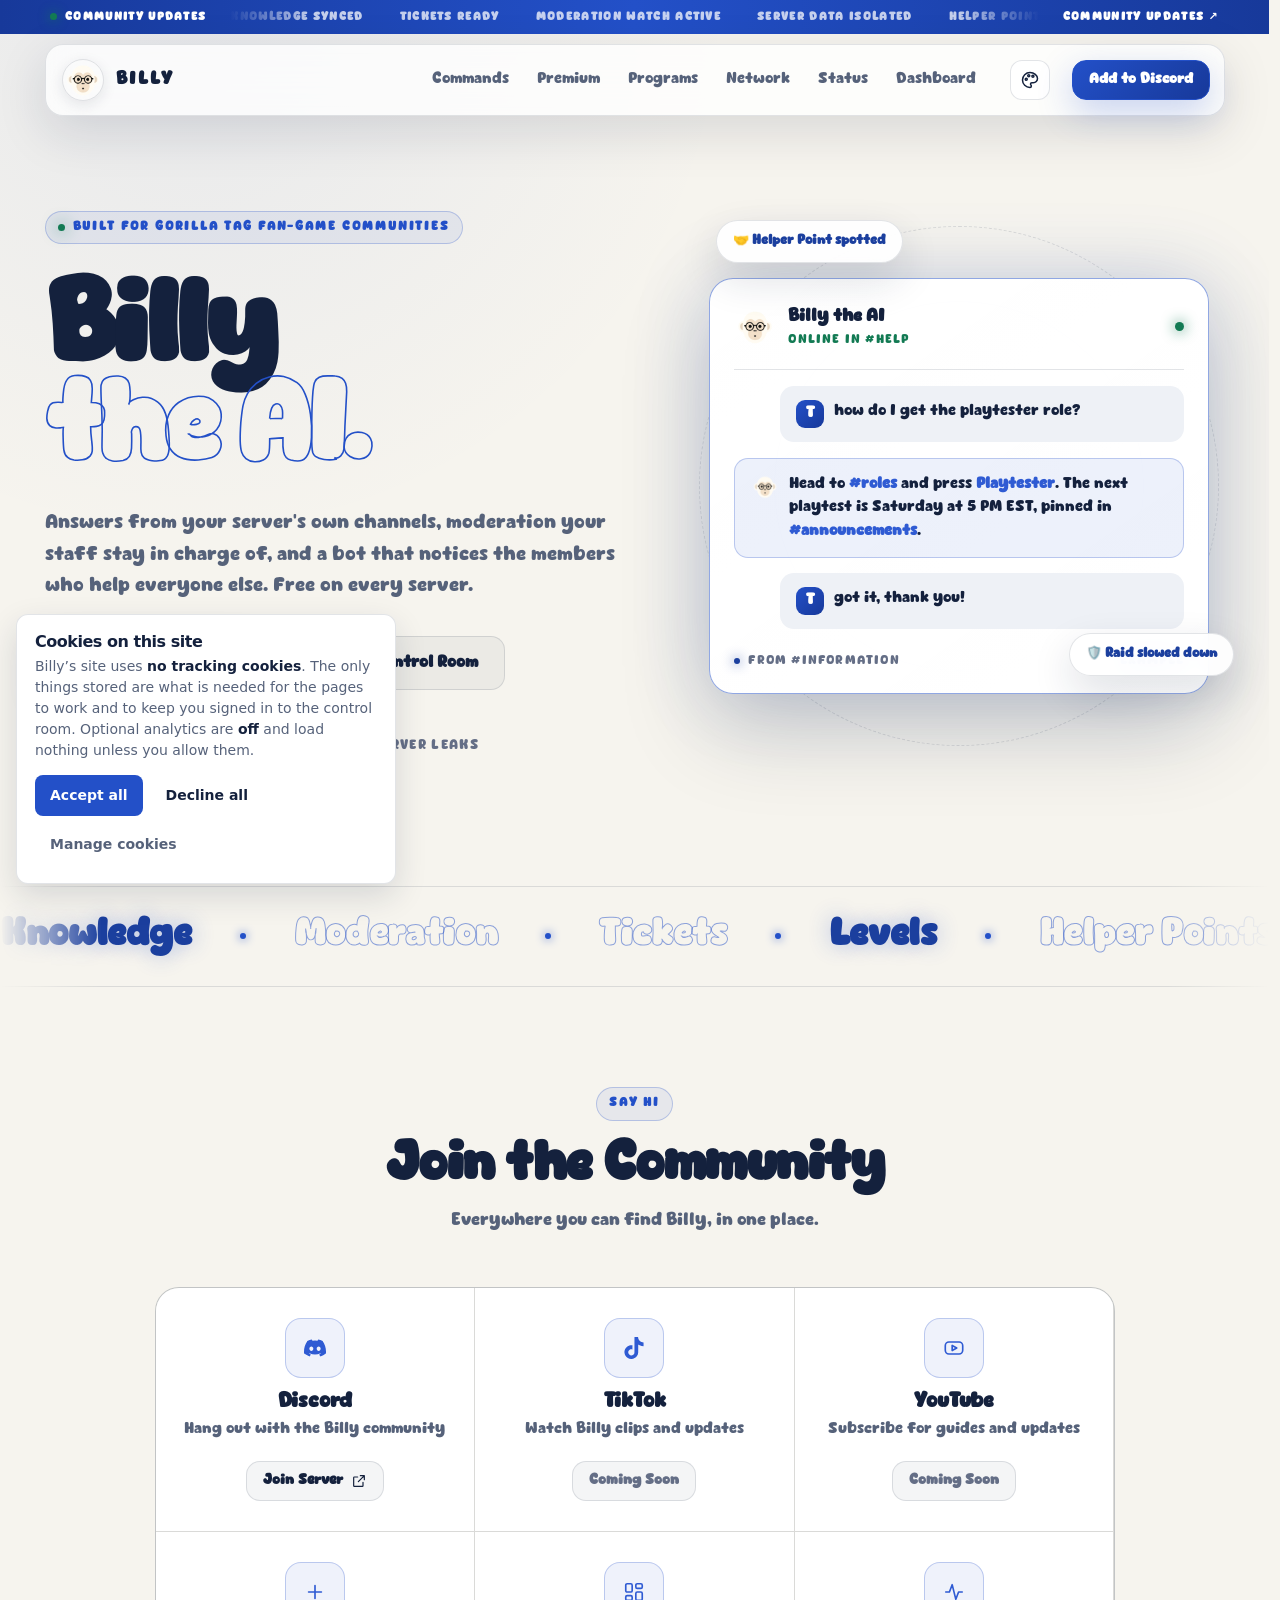
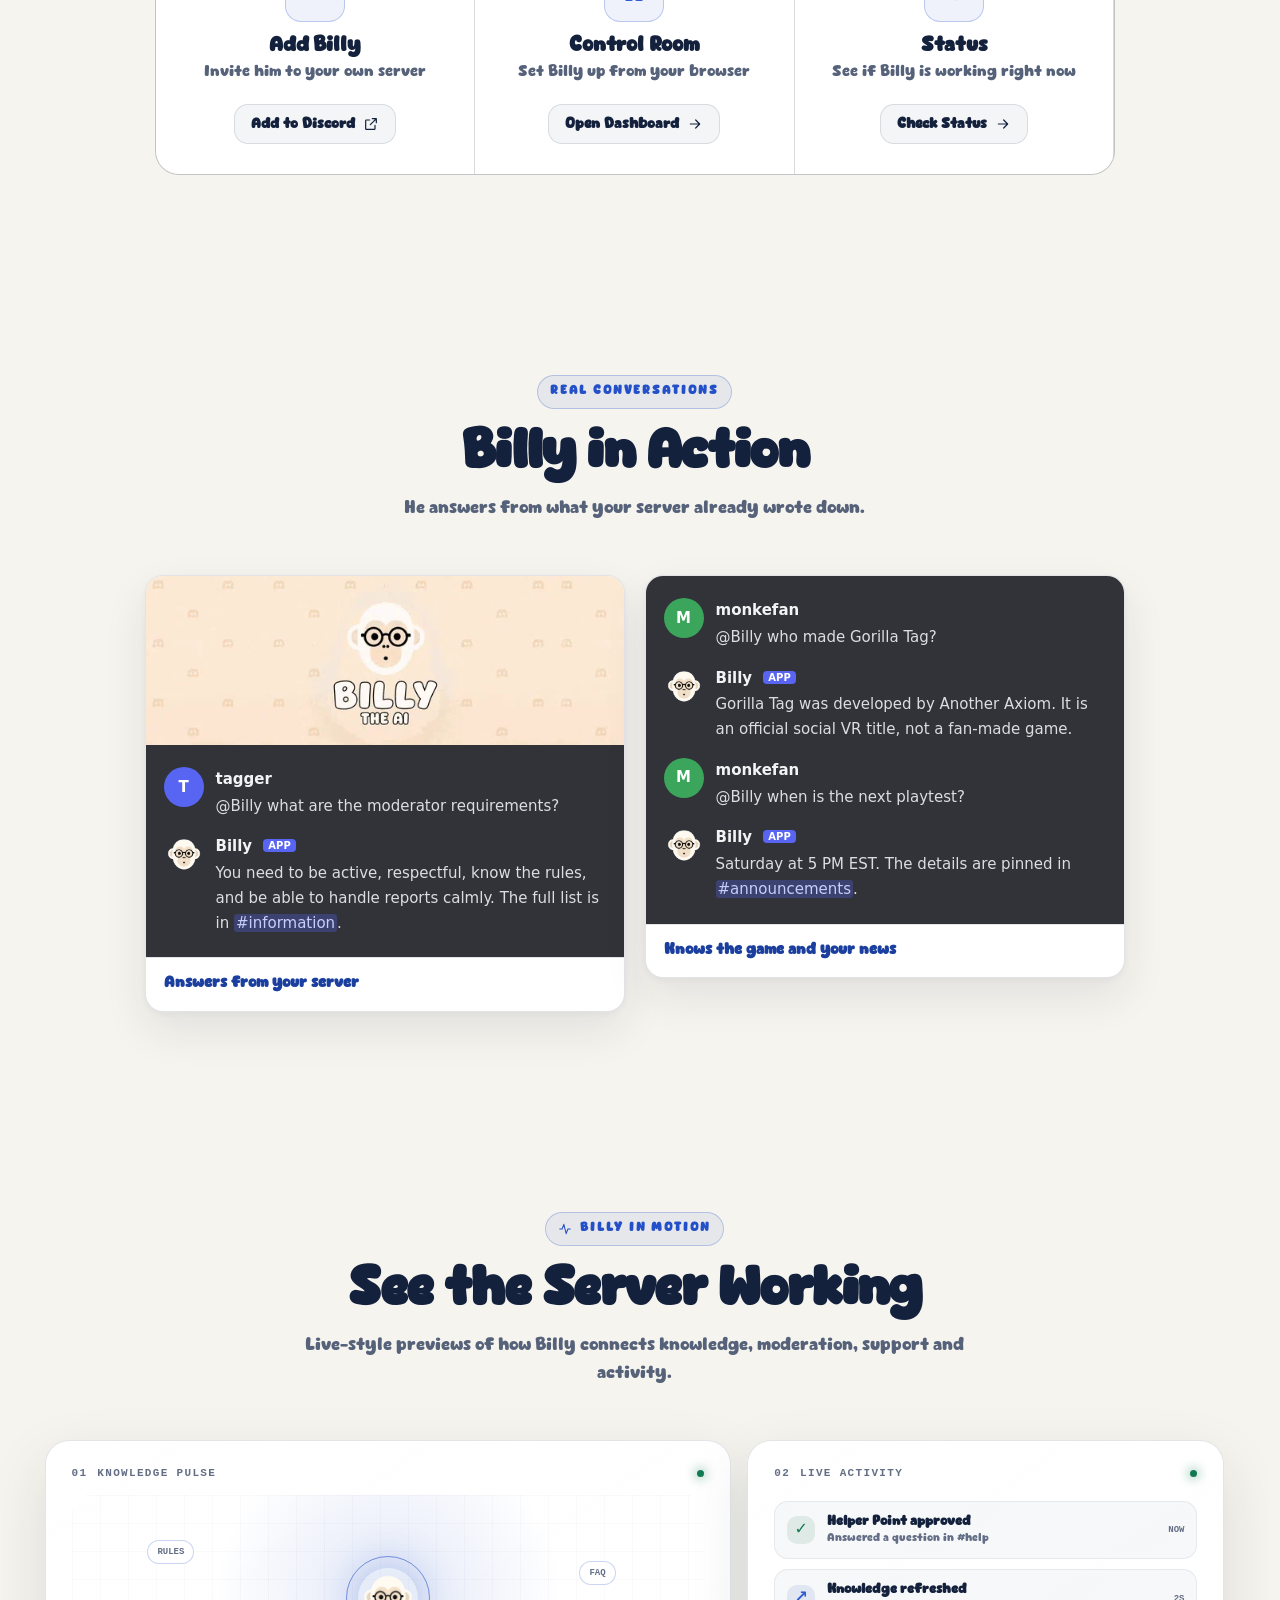
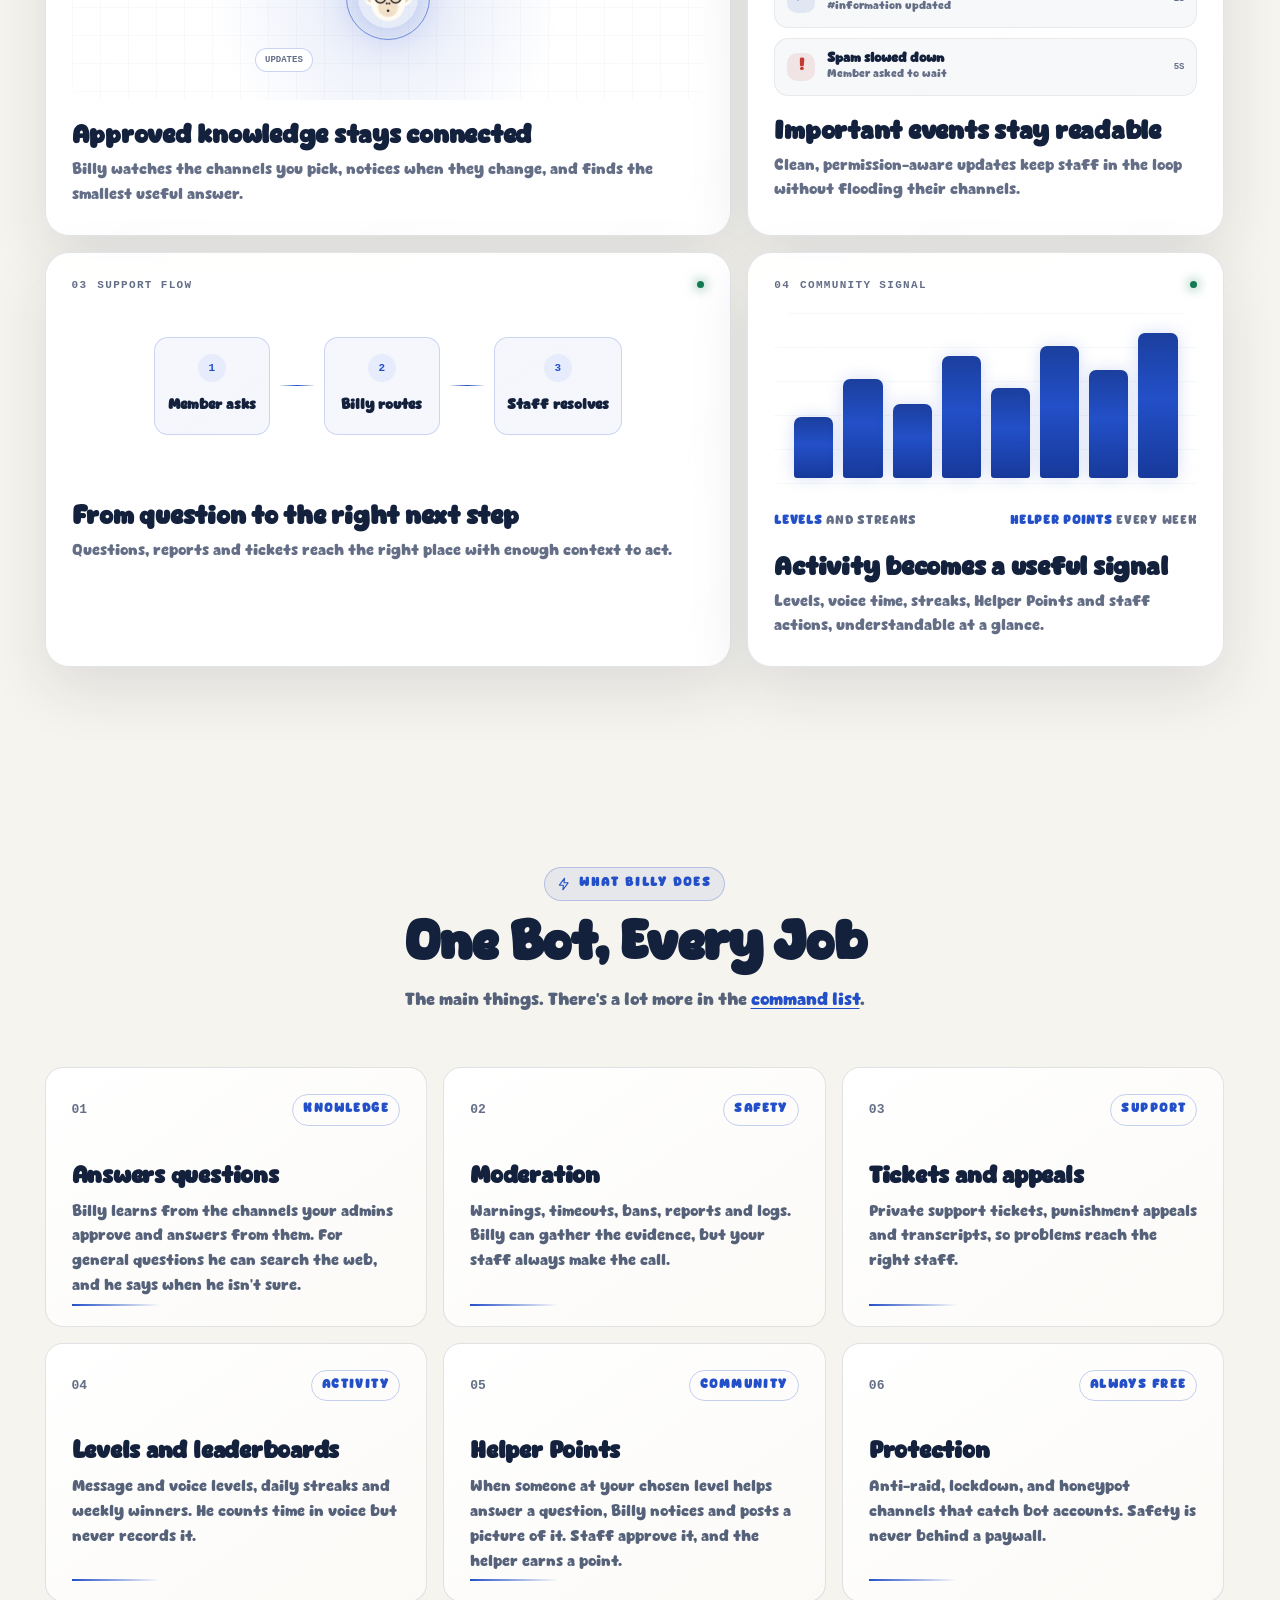
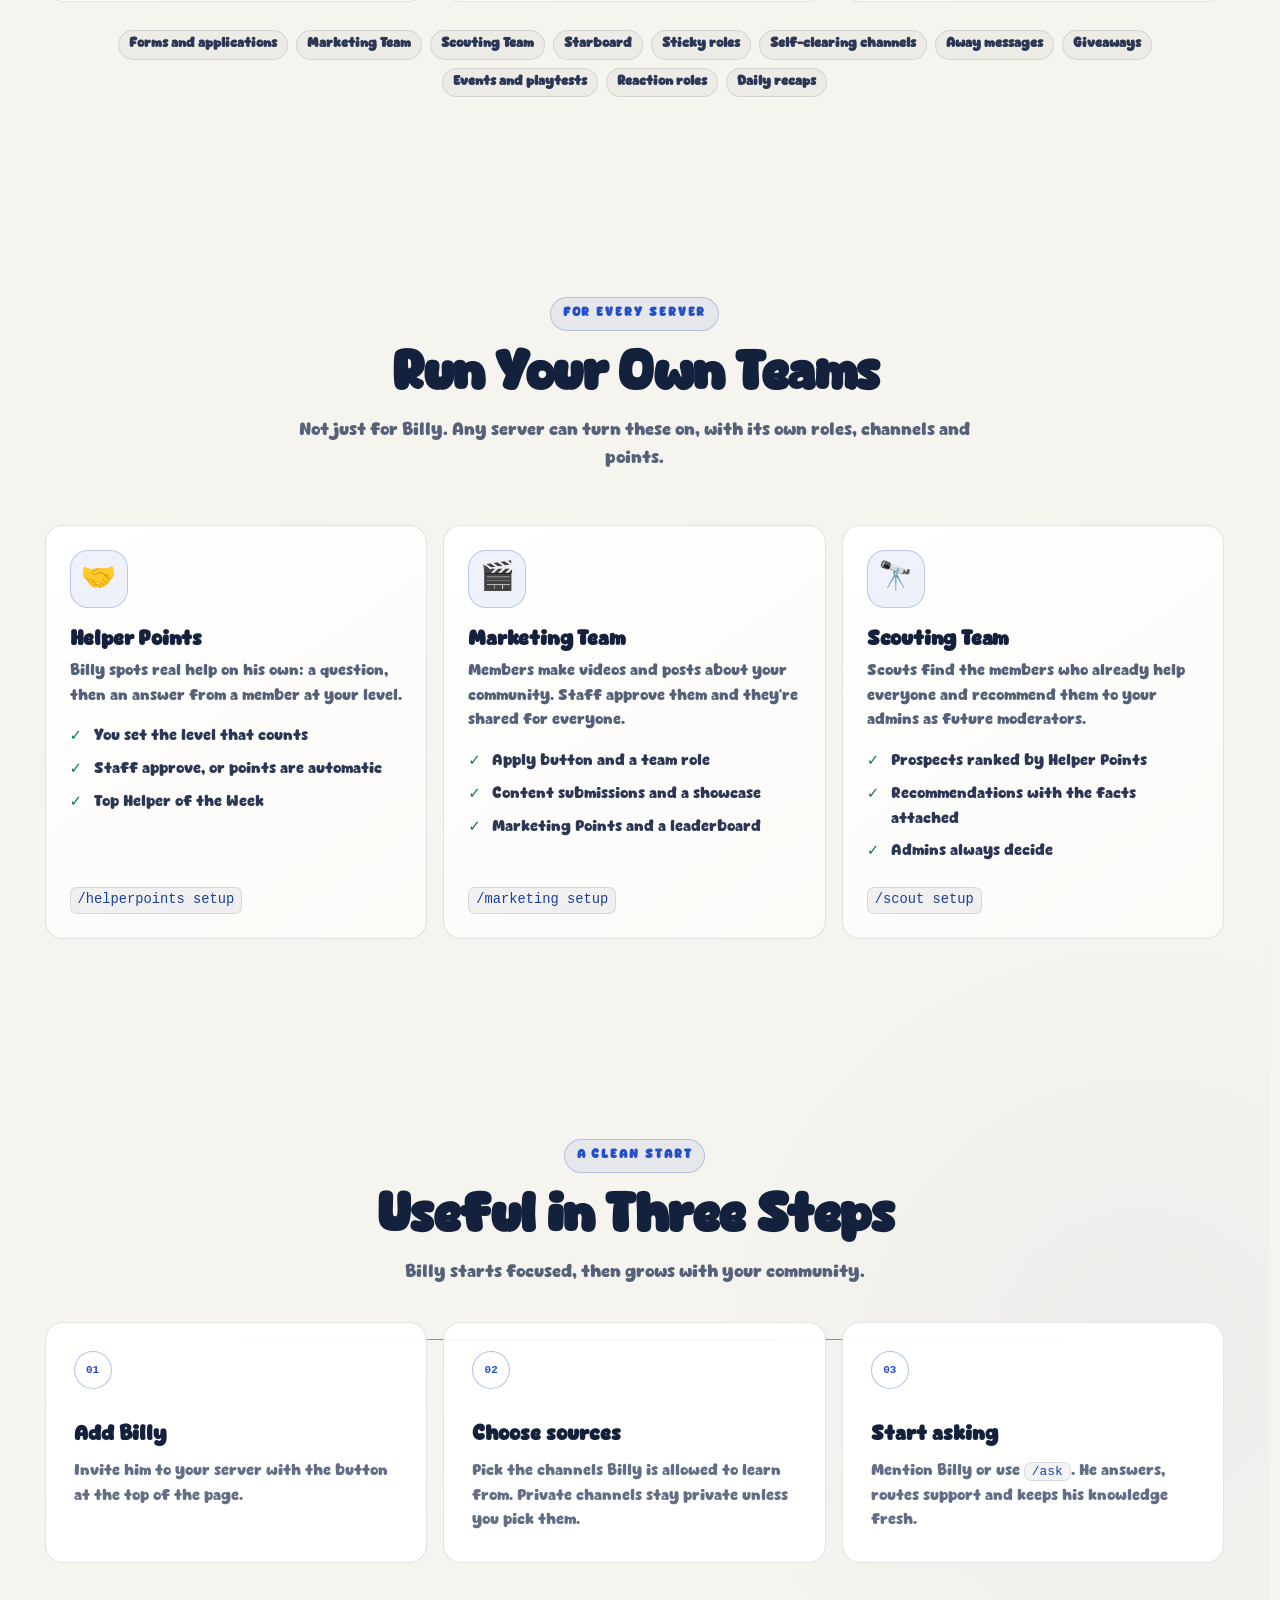
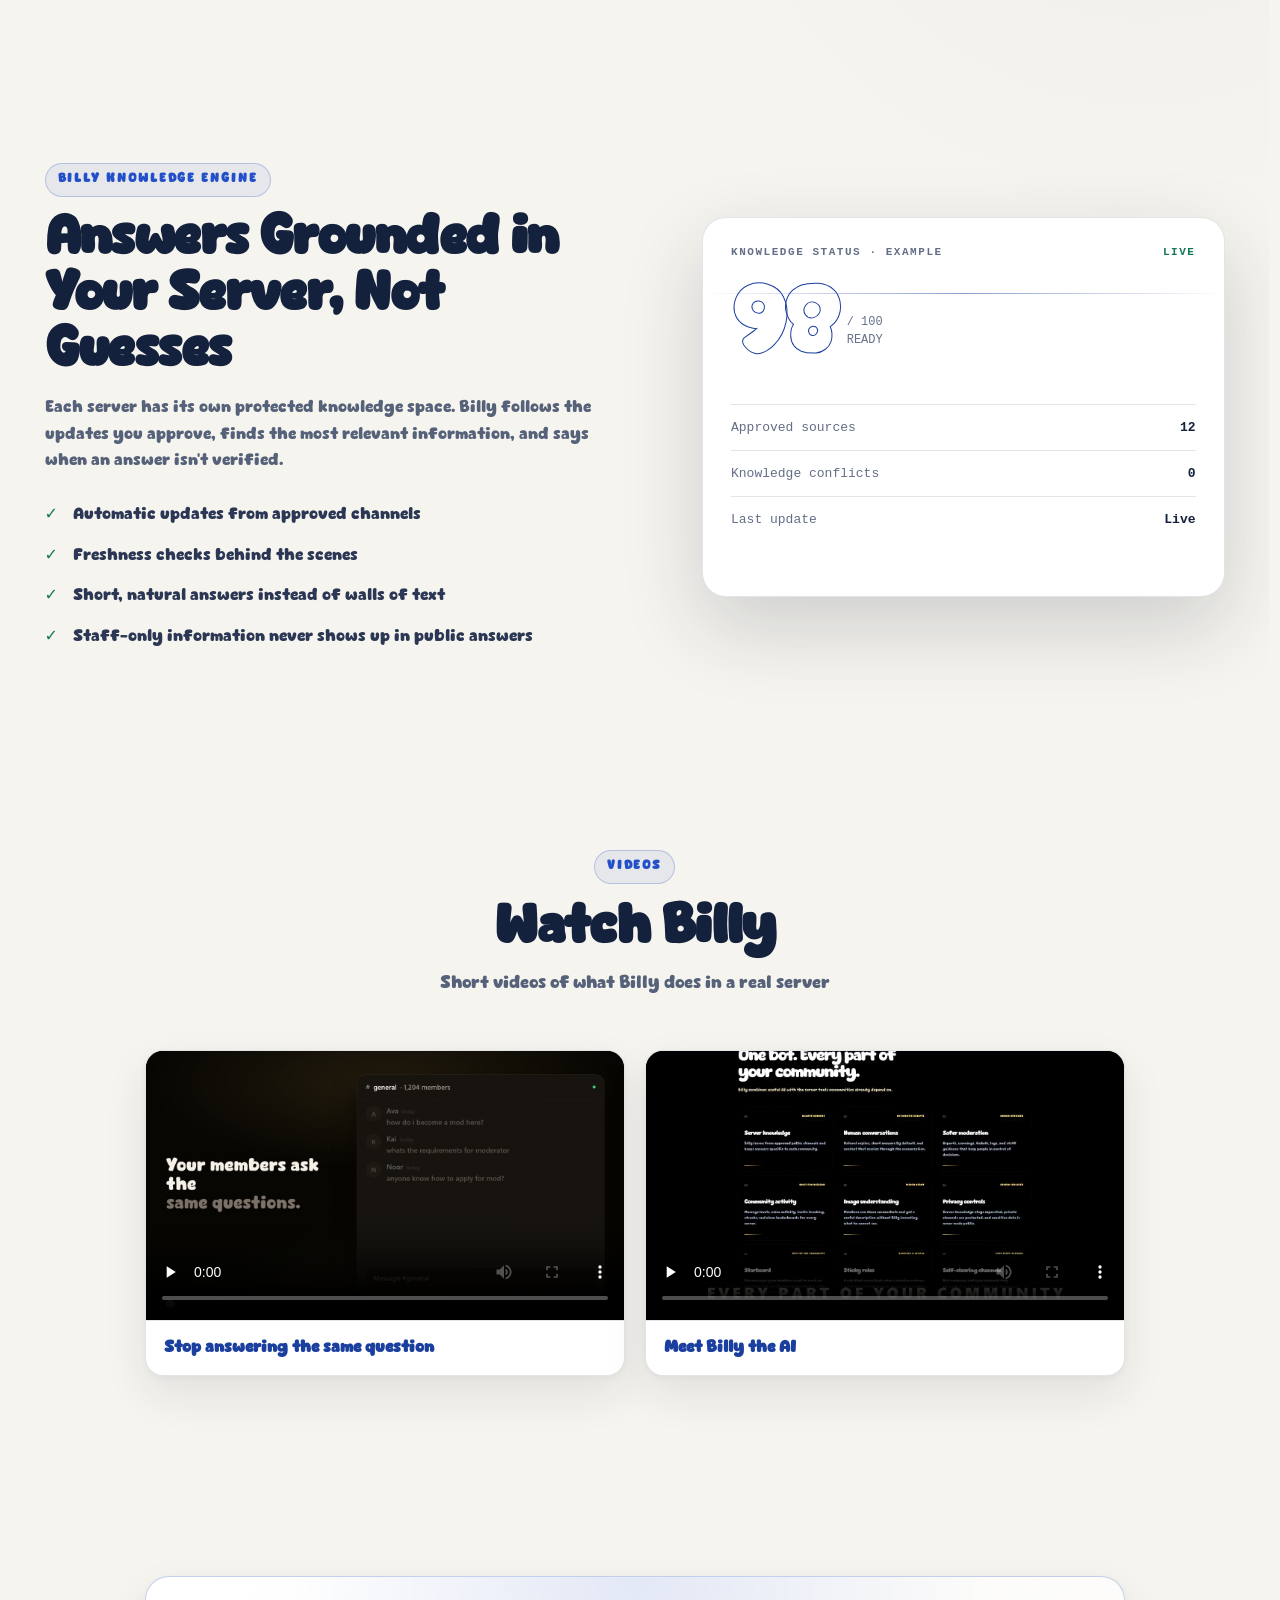
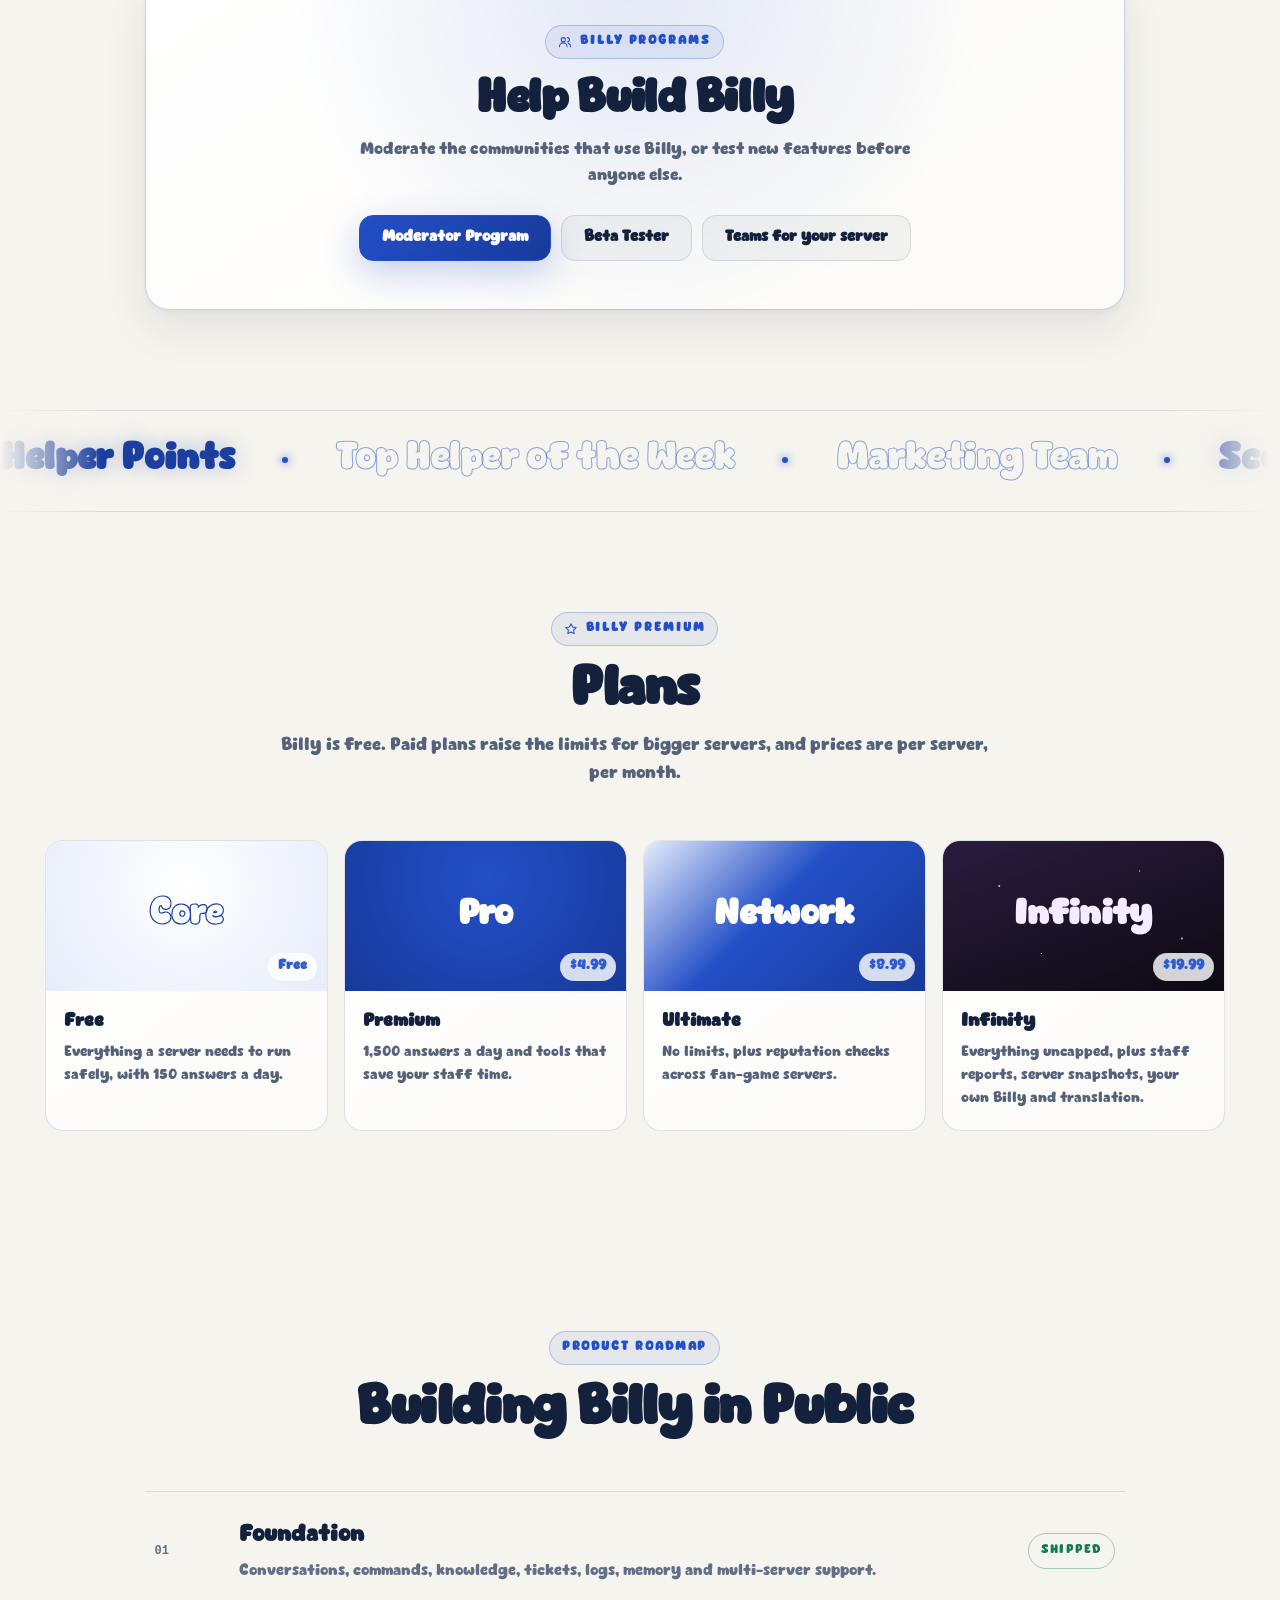
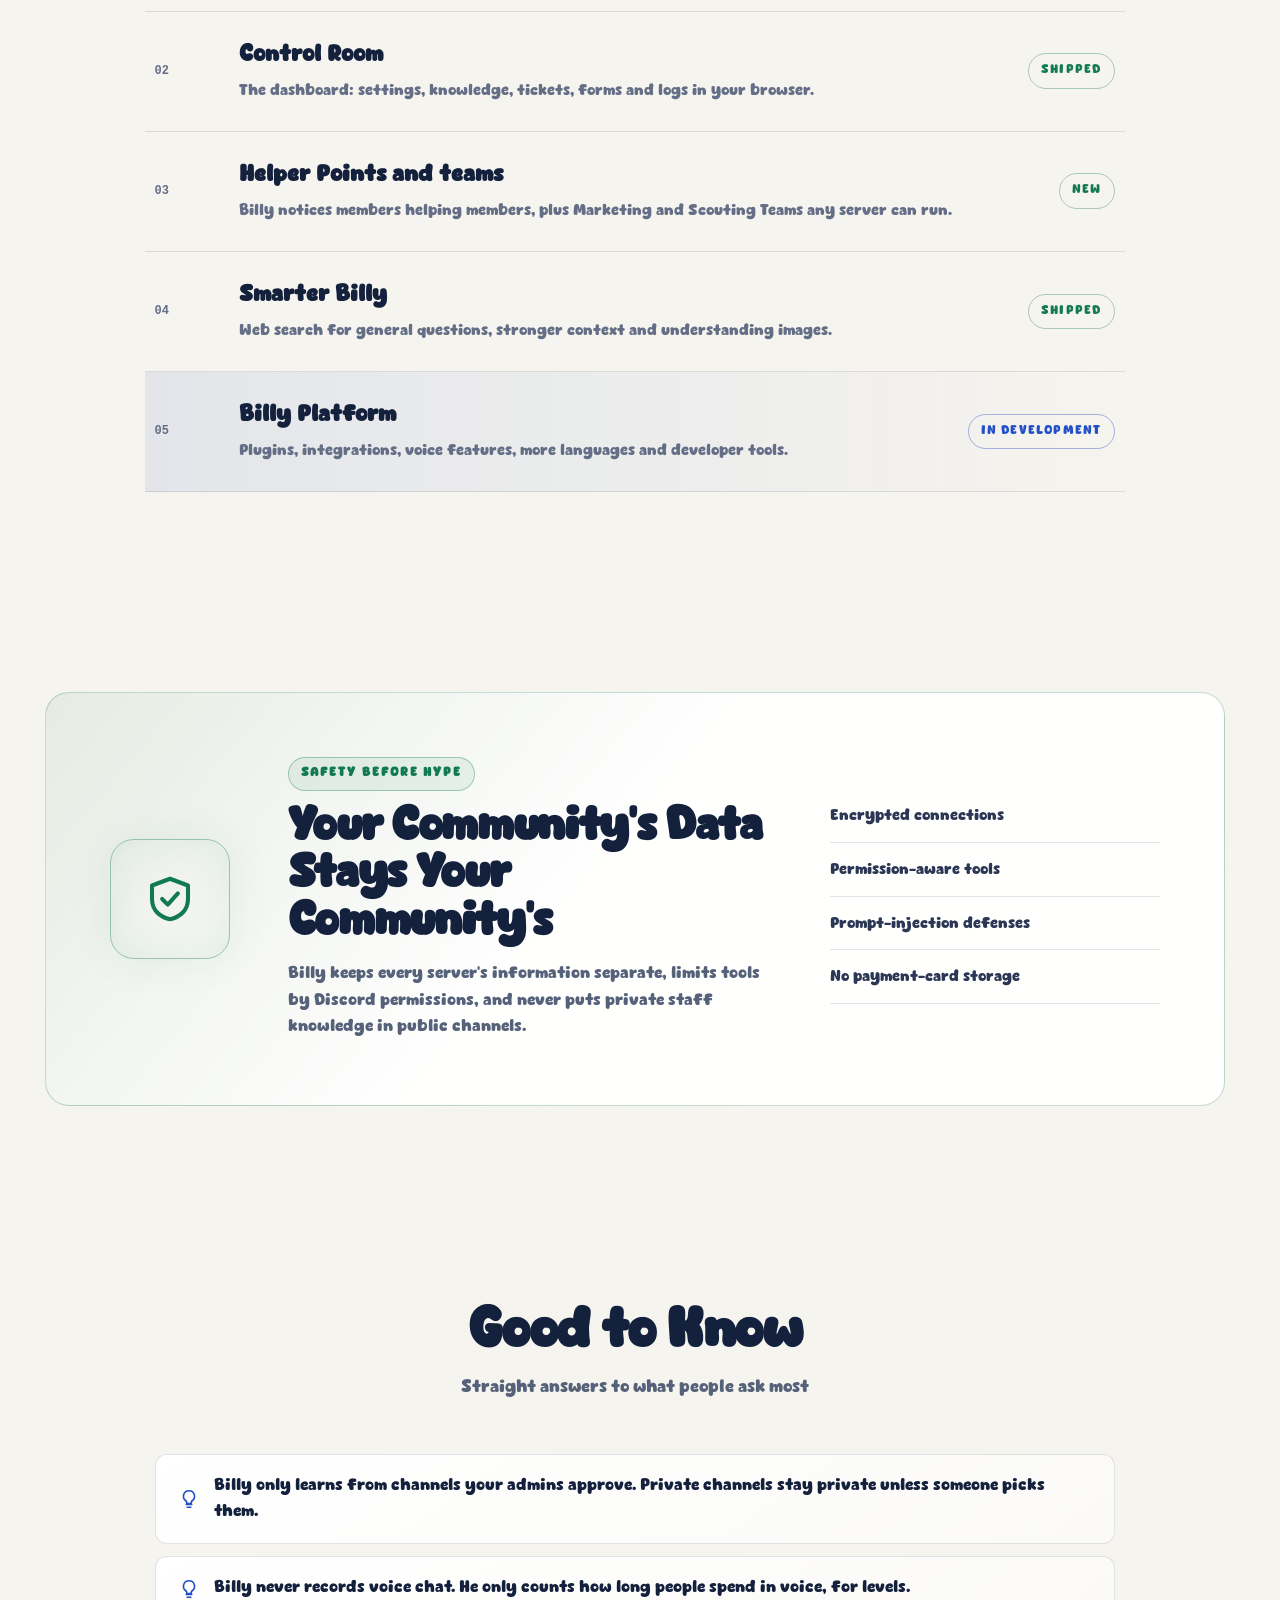
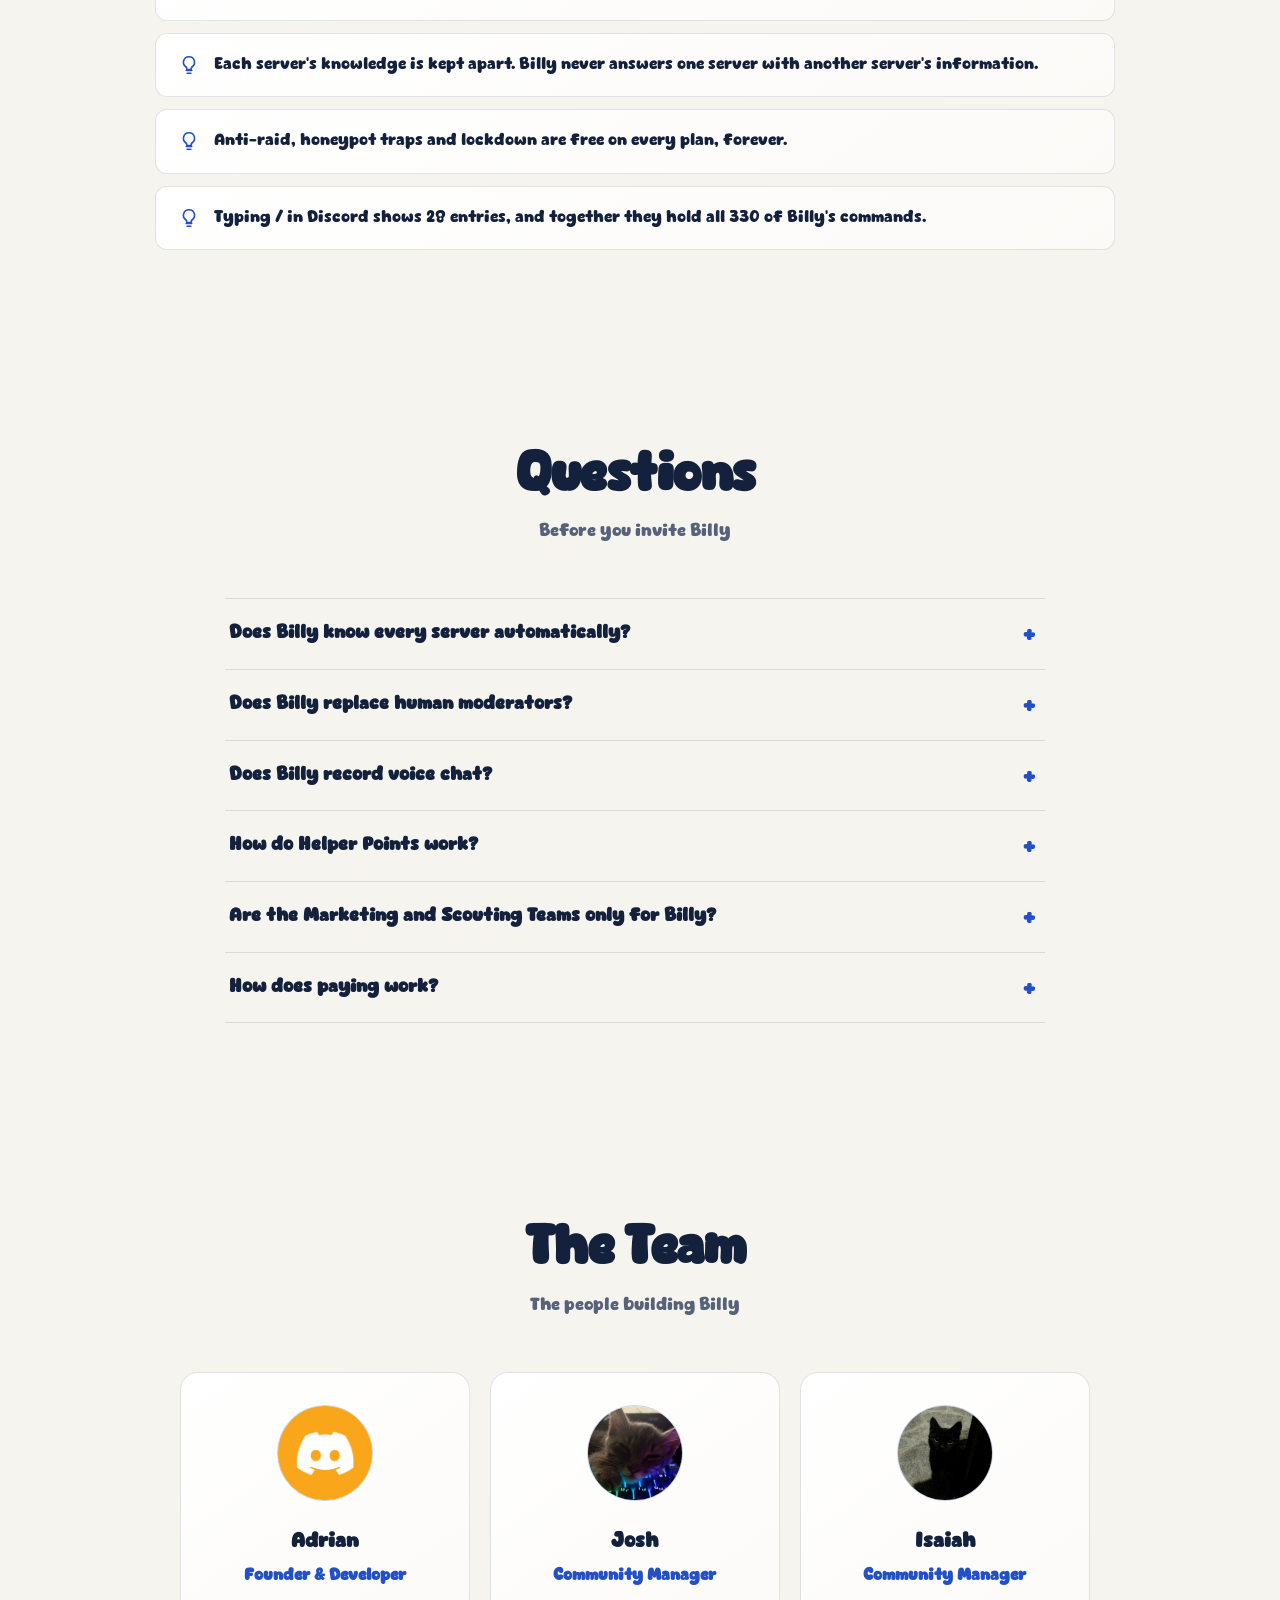
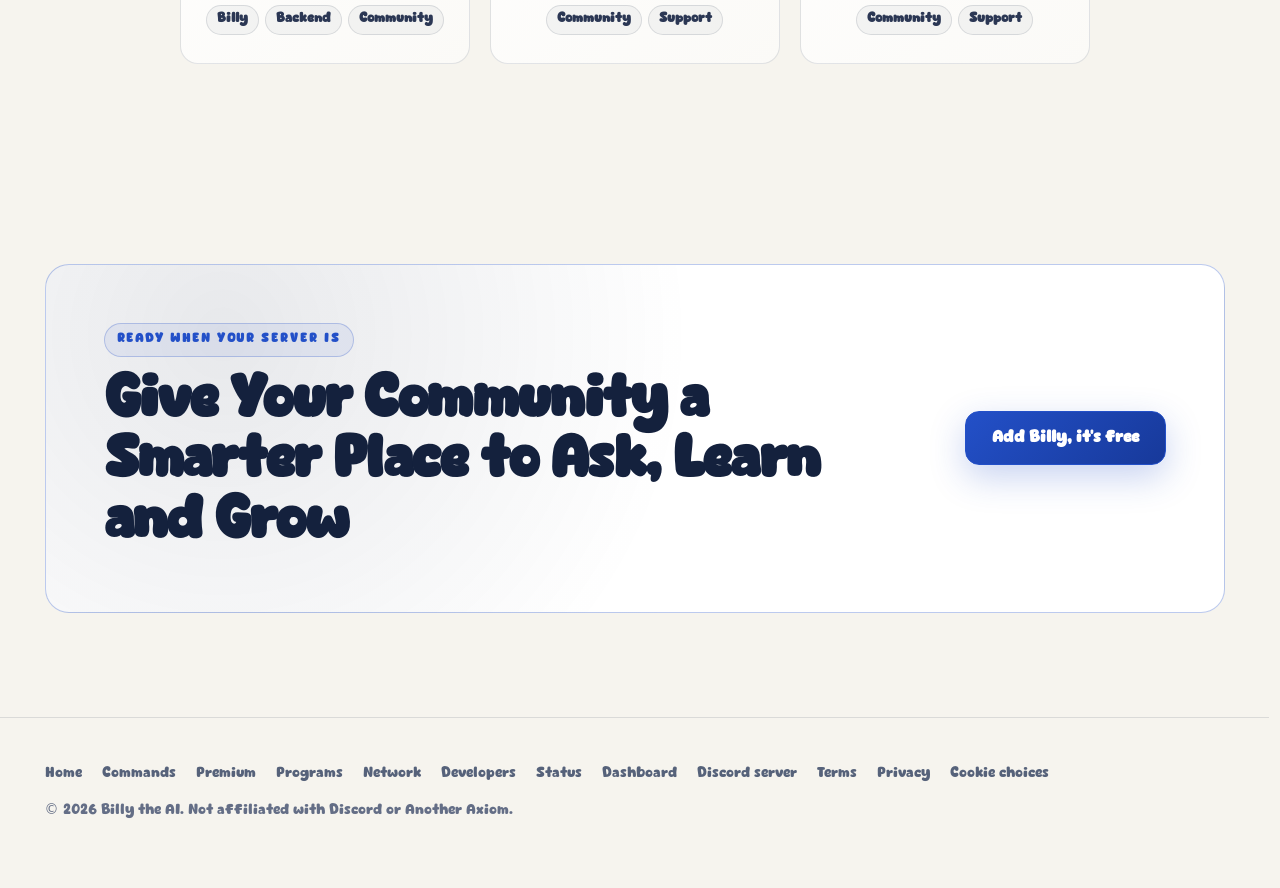
==== commit cbb47456: "Correct the server count: Billy is in 31 servers, not 27 The homepage now fills in the live number i" ====
--- a/index.html
+++ b/index.html
@@ -52,7 +52,7 @@
         <a class="btn btn-big" href="/dashboard/">Open the Control Room</a>
       </div>
       <p class="trust-row">
-        <span><b id="serverCount" data-count="27">27</b> servers</span>
+        <span><b id="serverCount" data-count="31">31</b> servers</span>
         <span id="memberStat" hidden><b id="memberCount"></b> members</span>
         <span><b>24/7</b> online</span>
         <span><b>0</b> cross-server leaks</span>
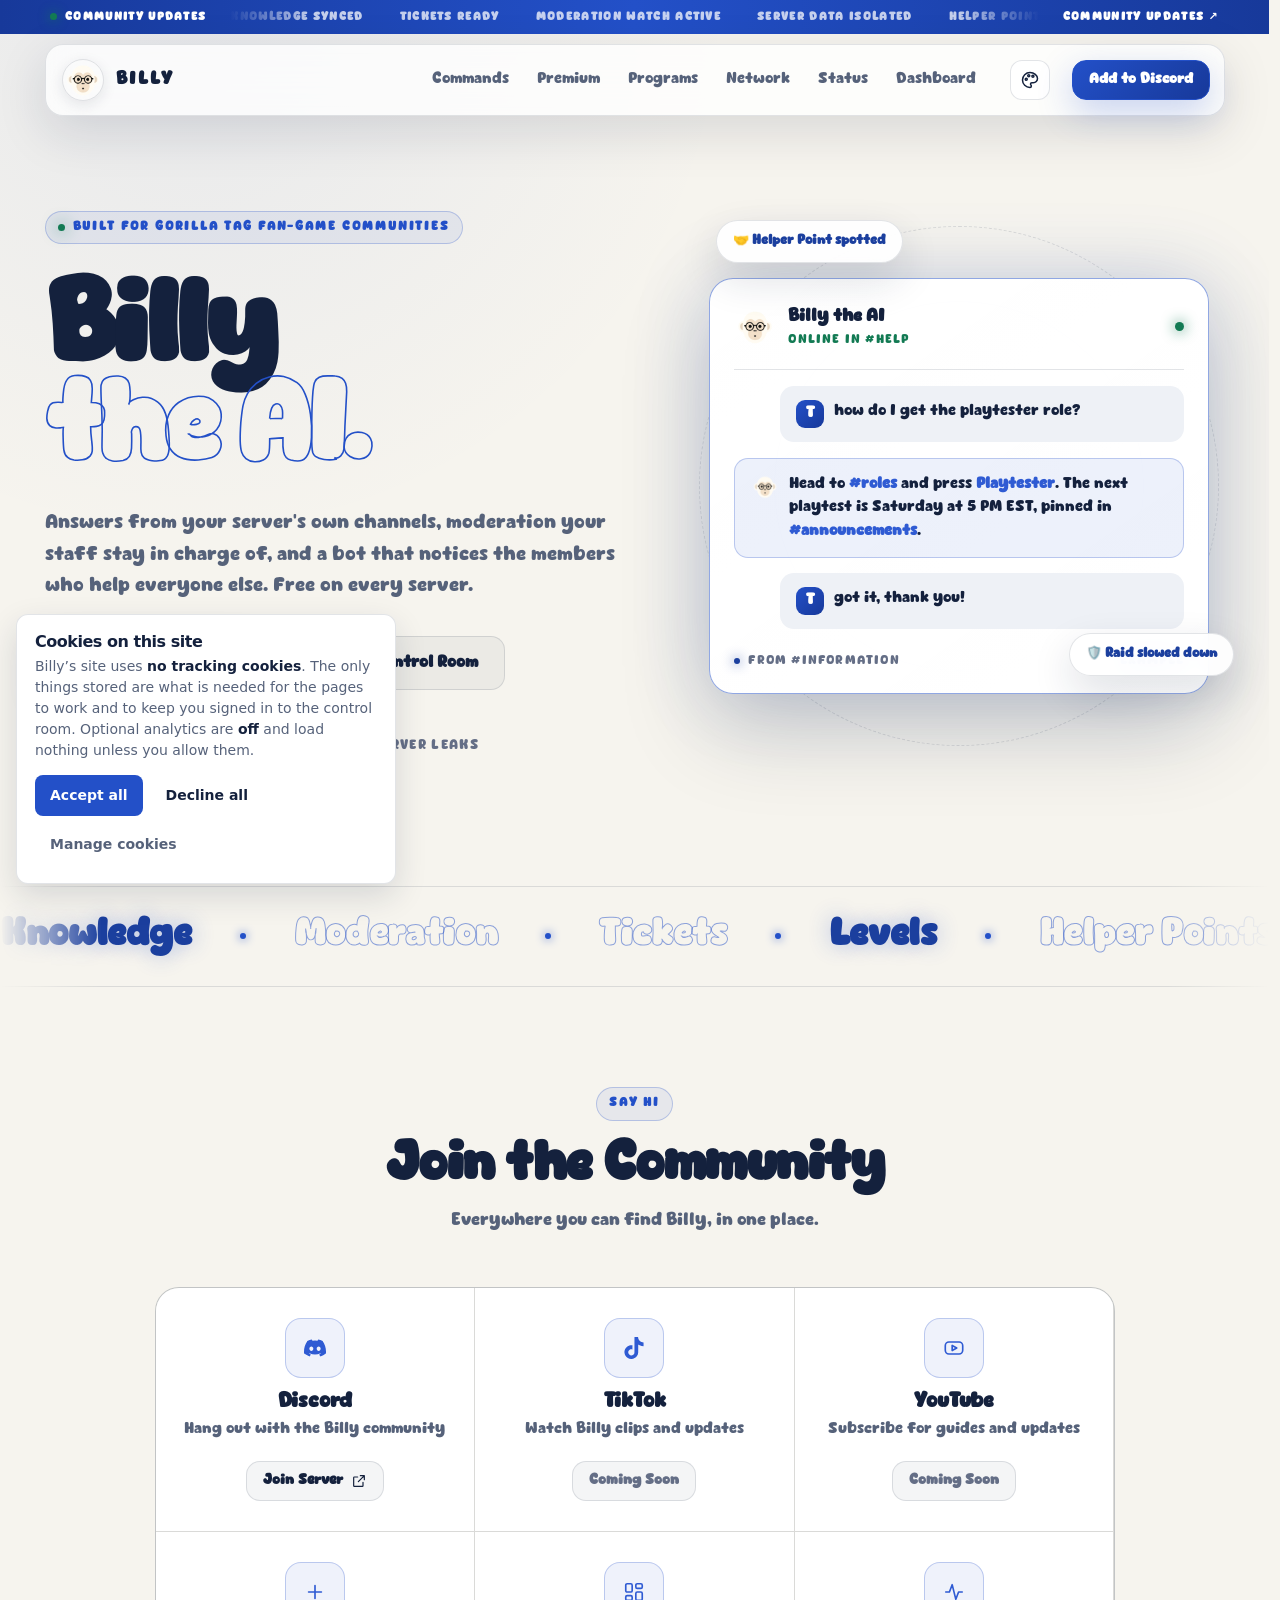
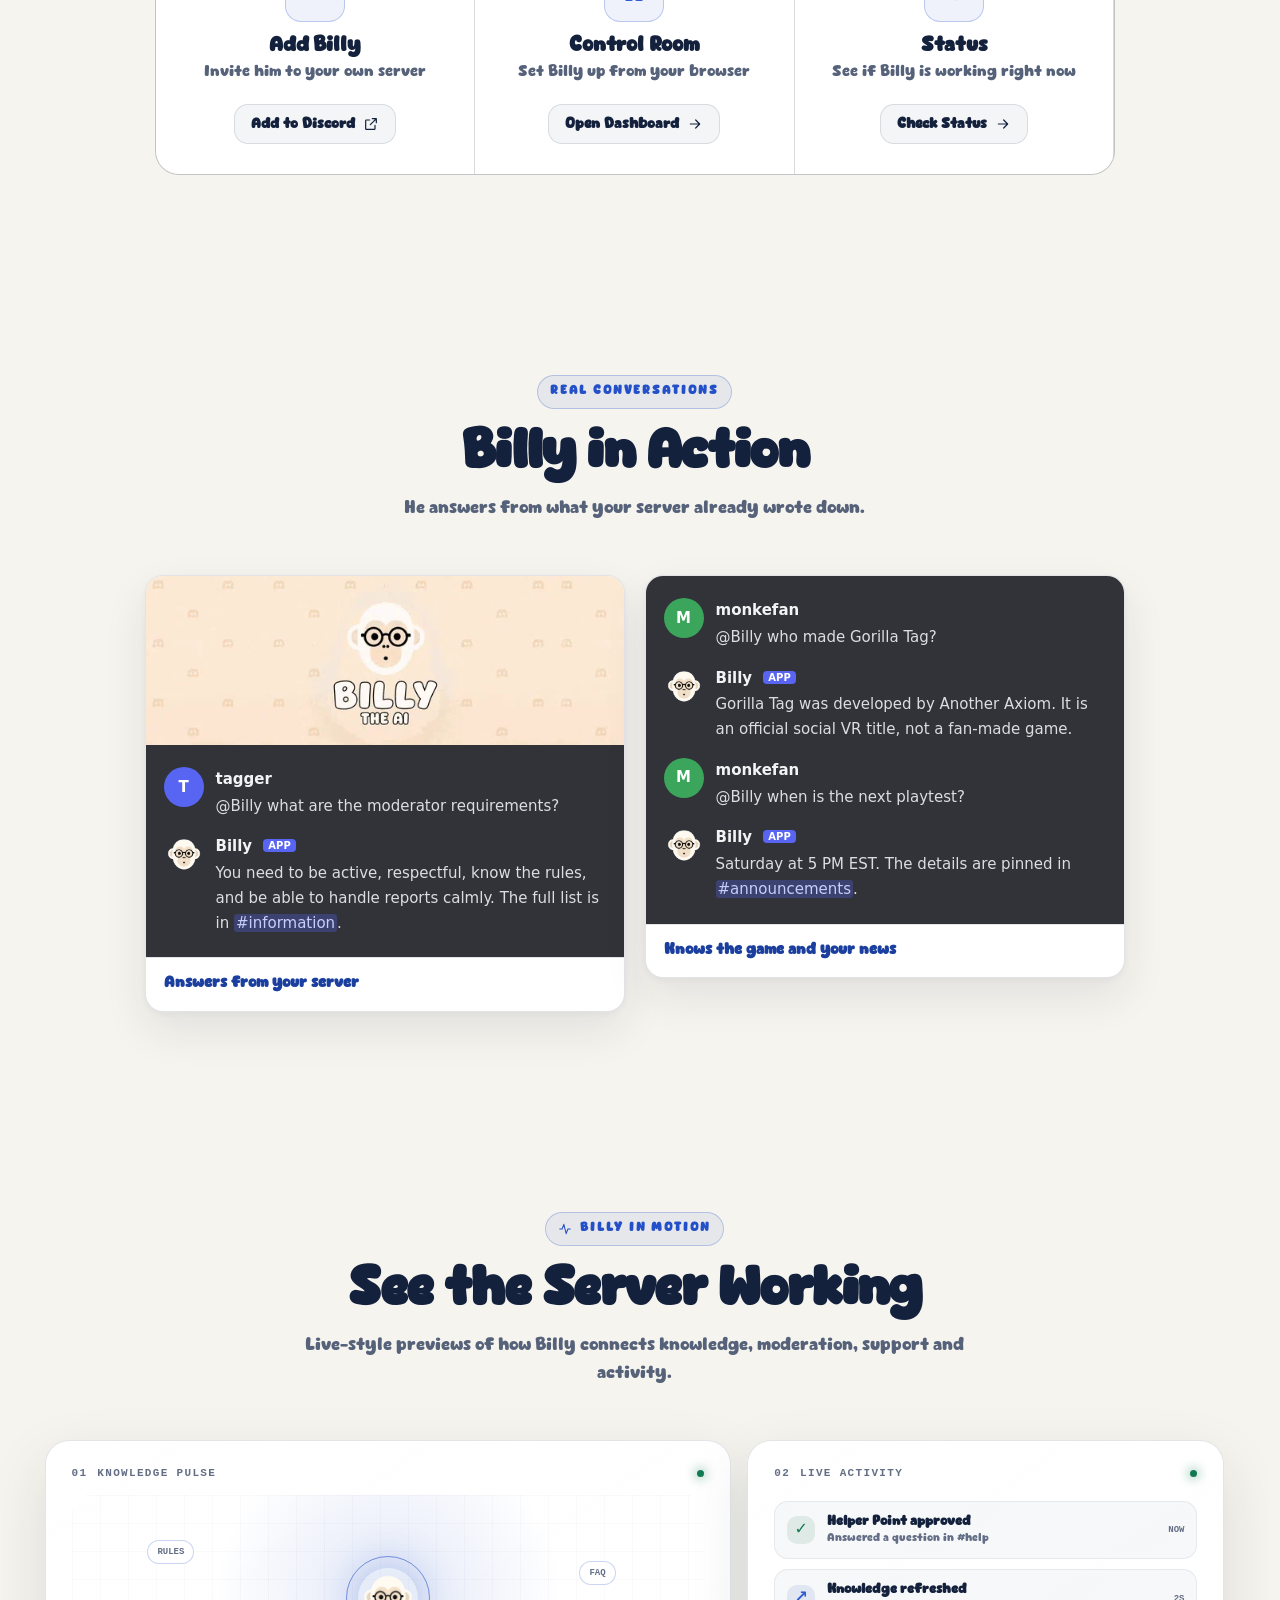
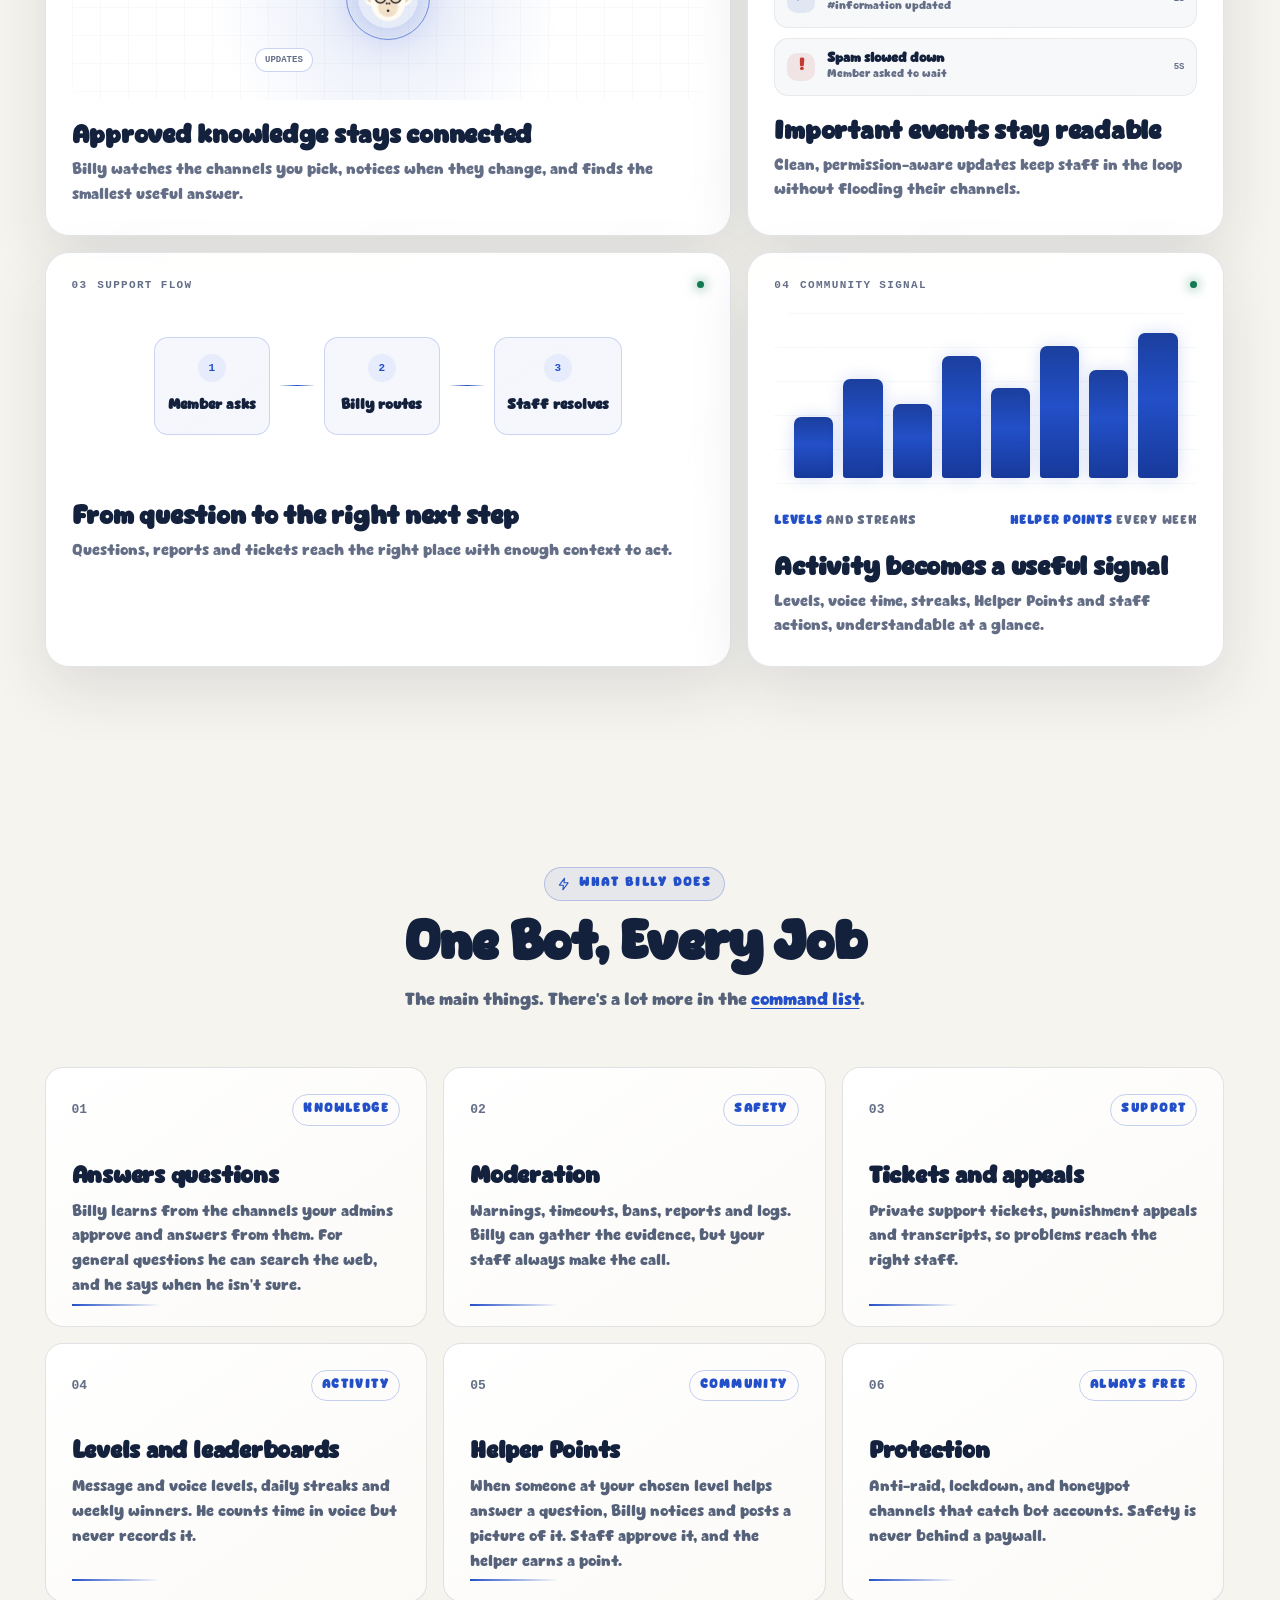
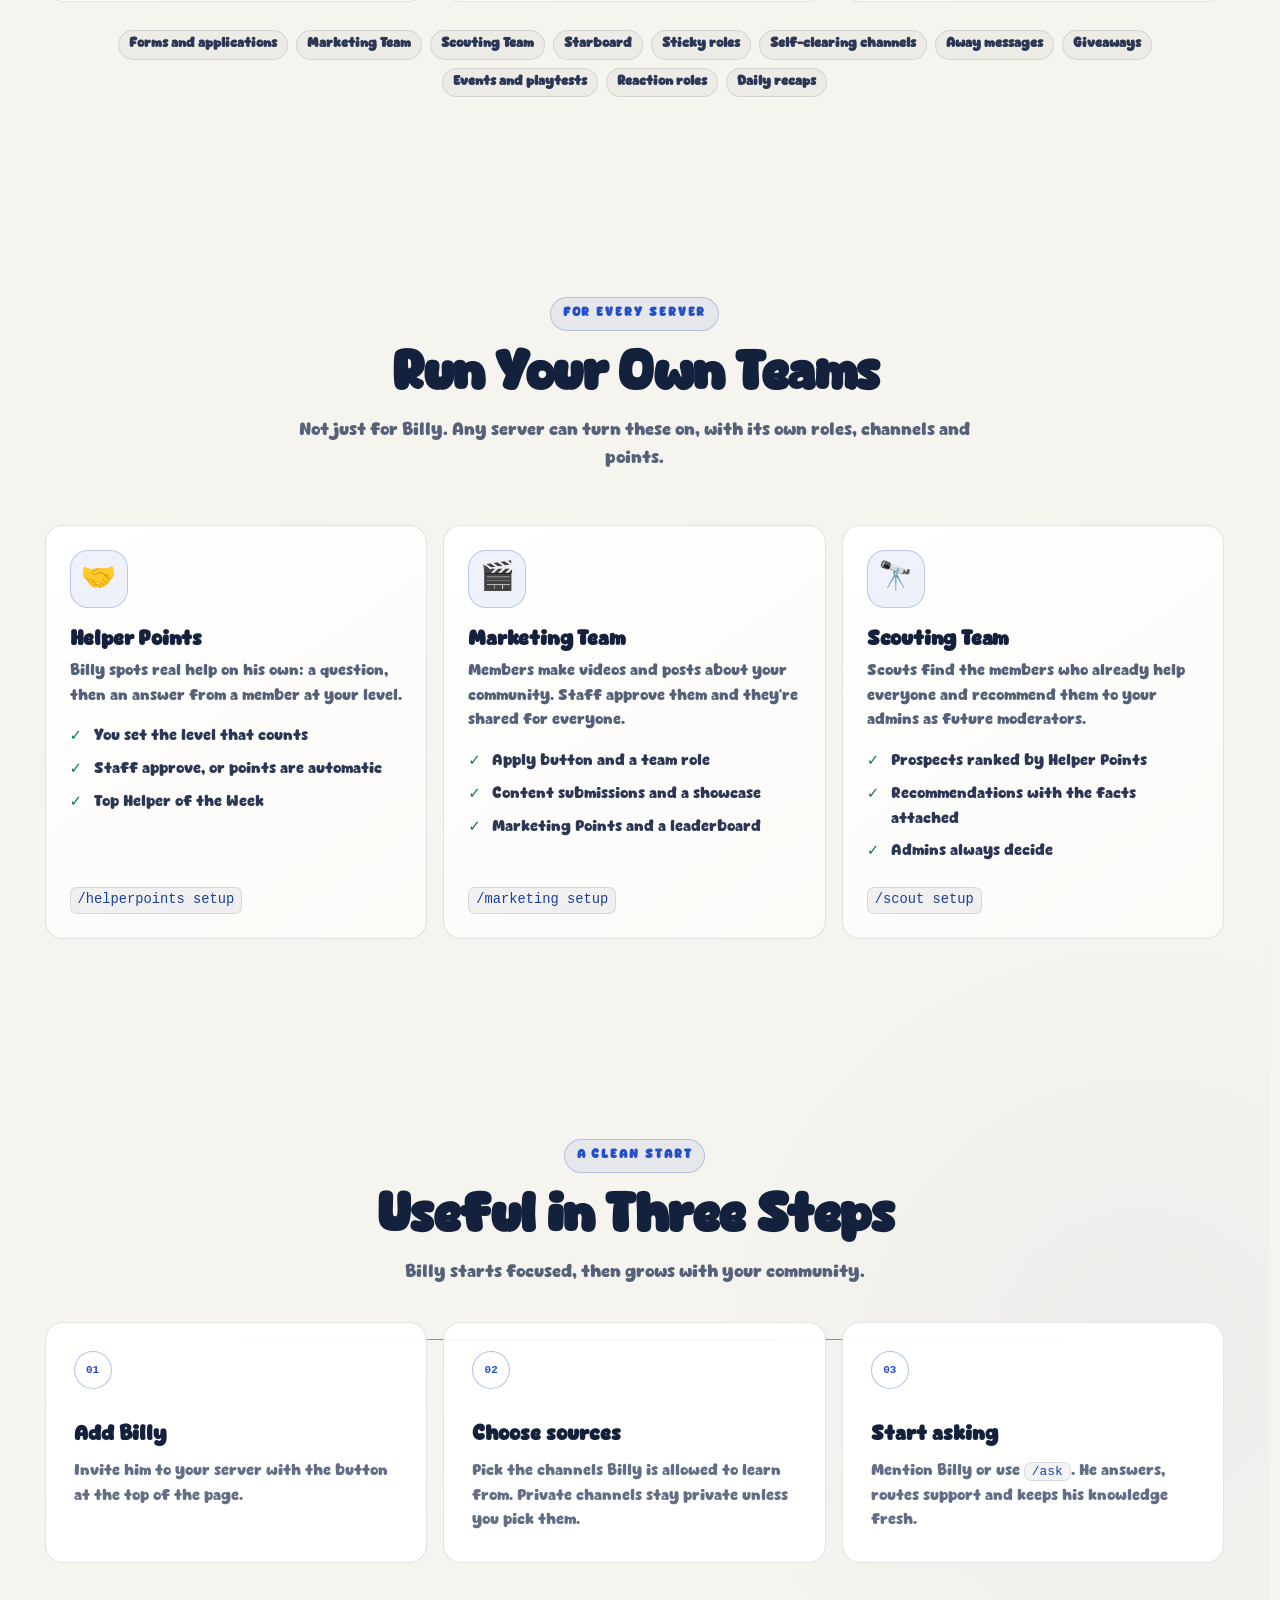
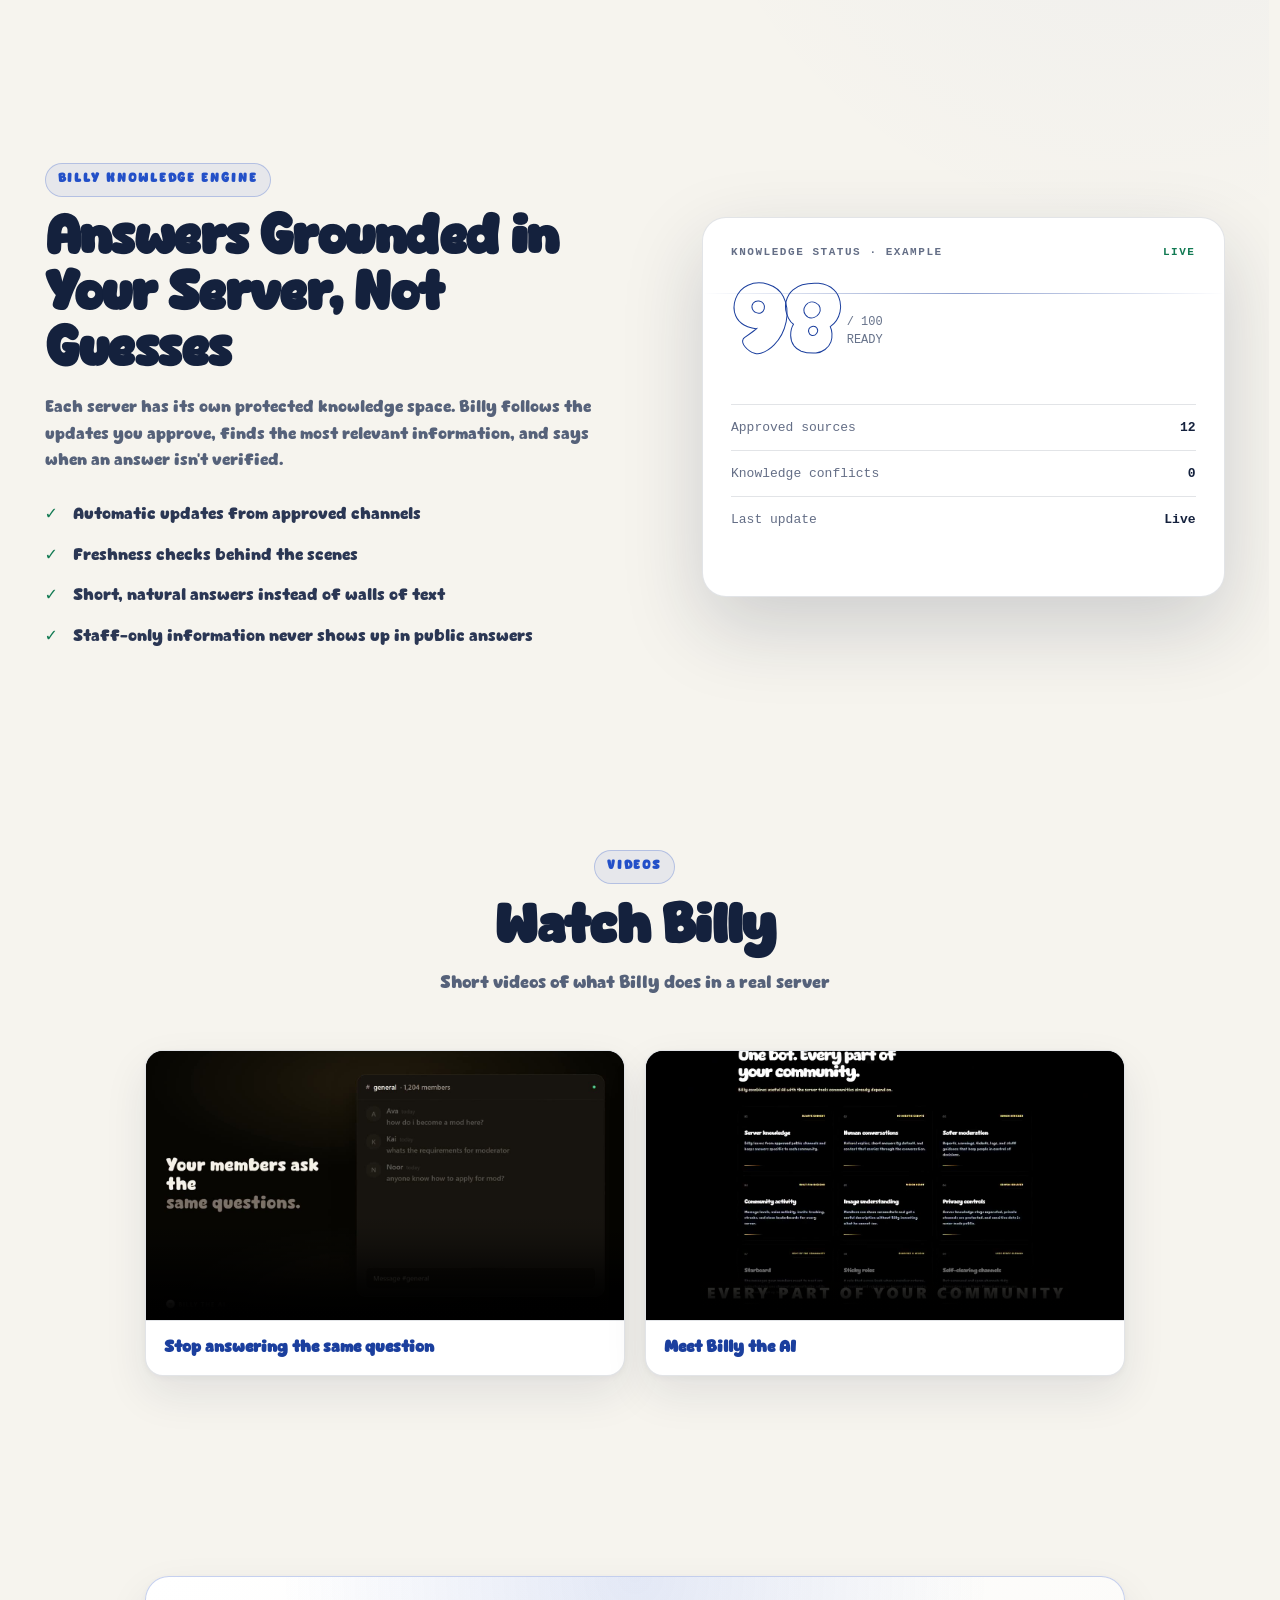
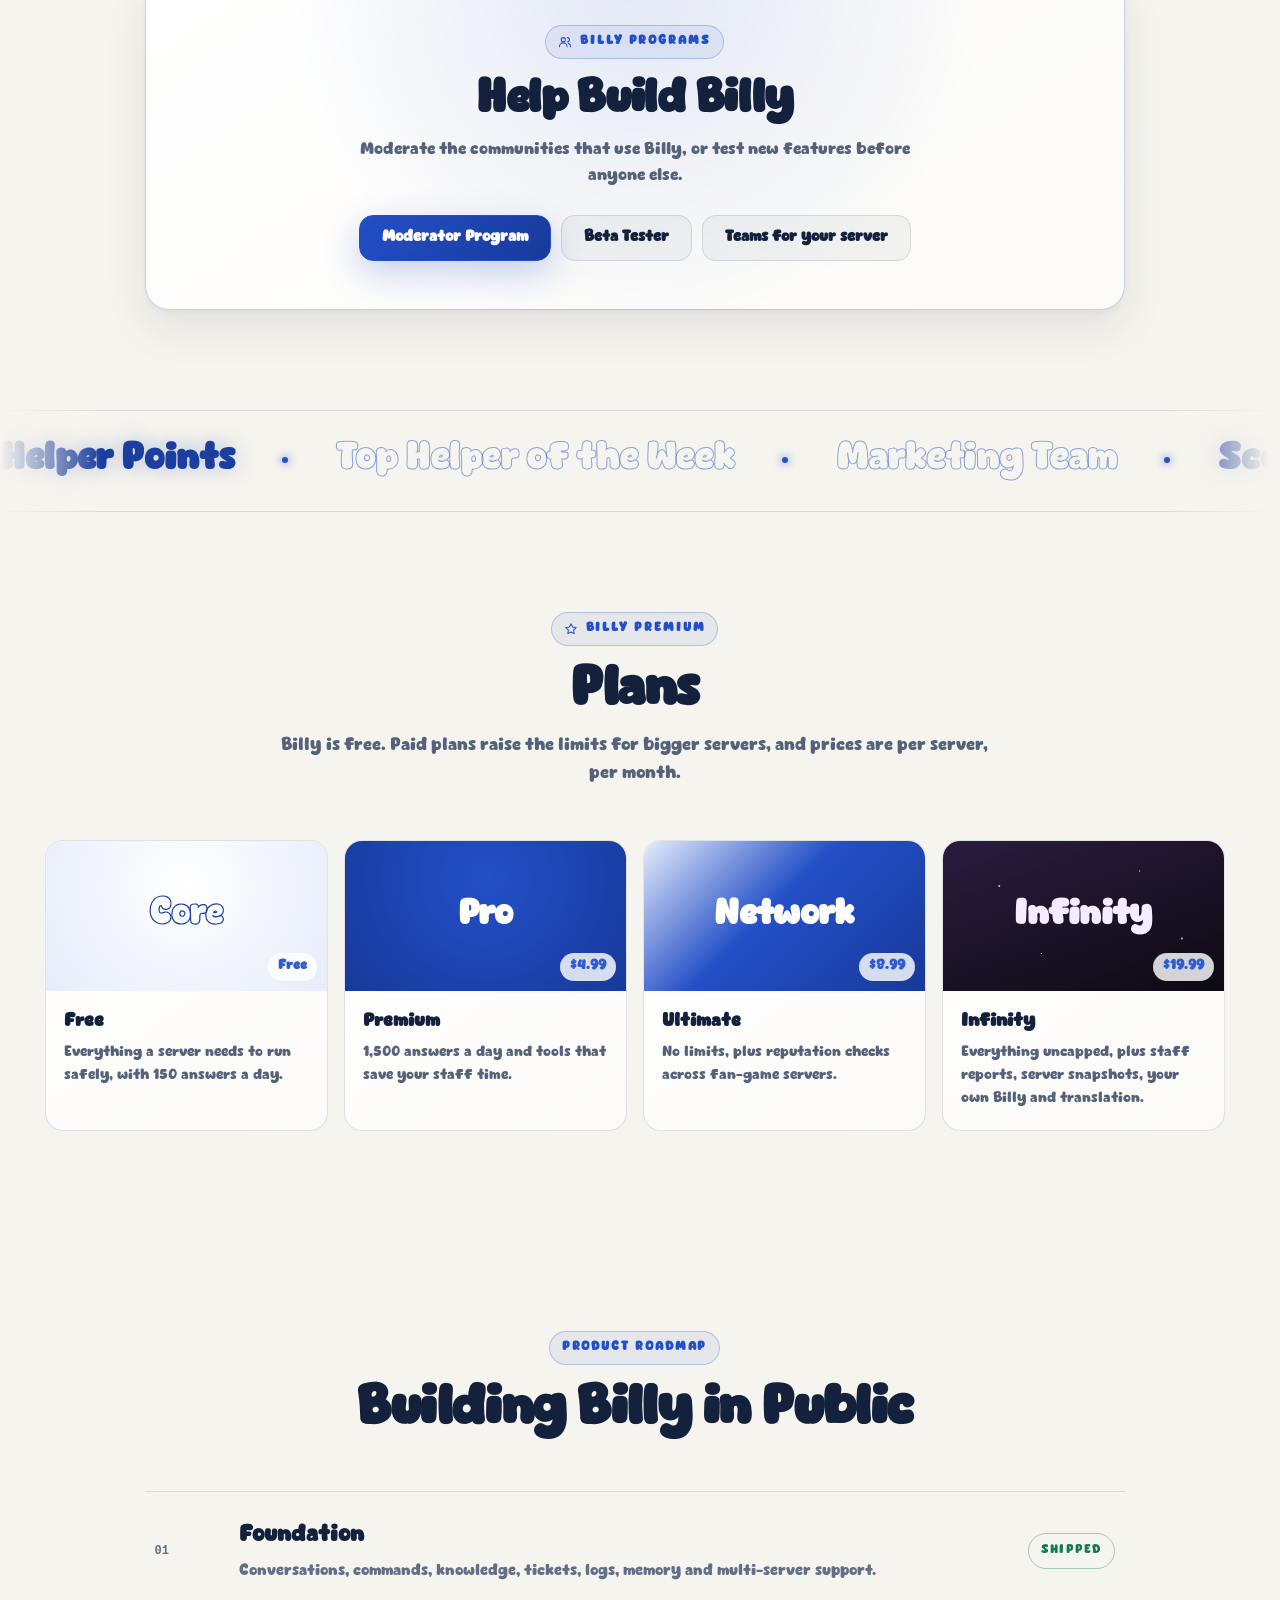
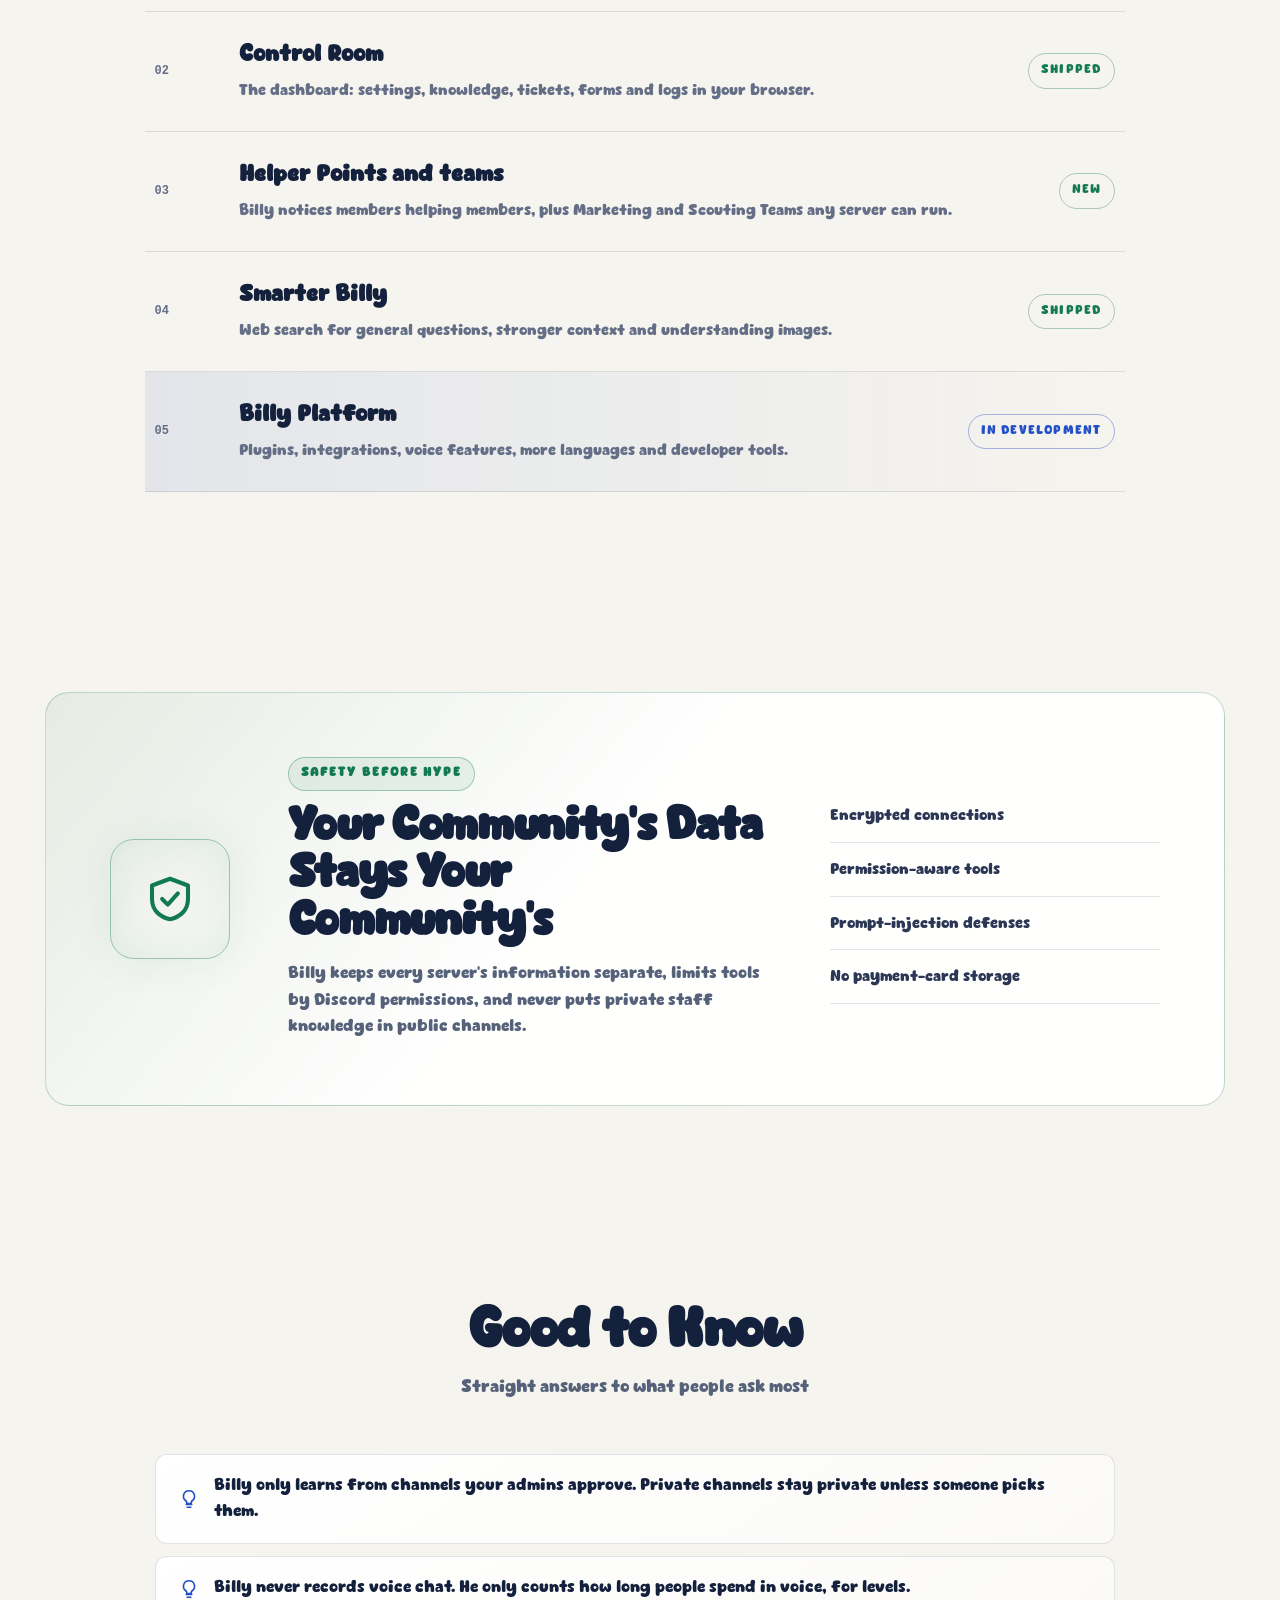
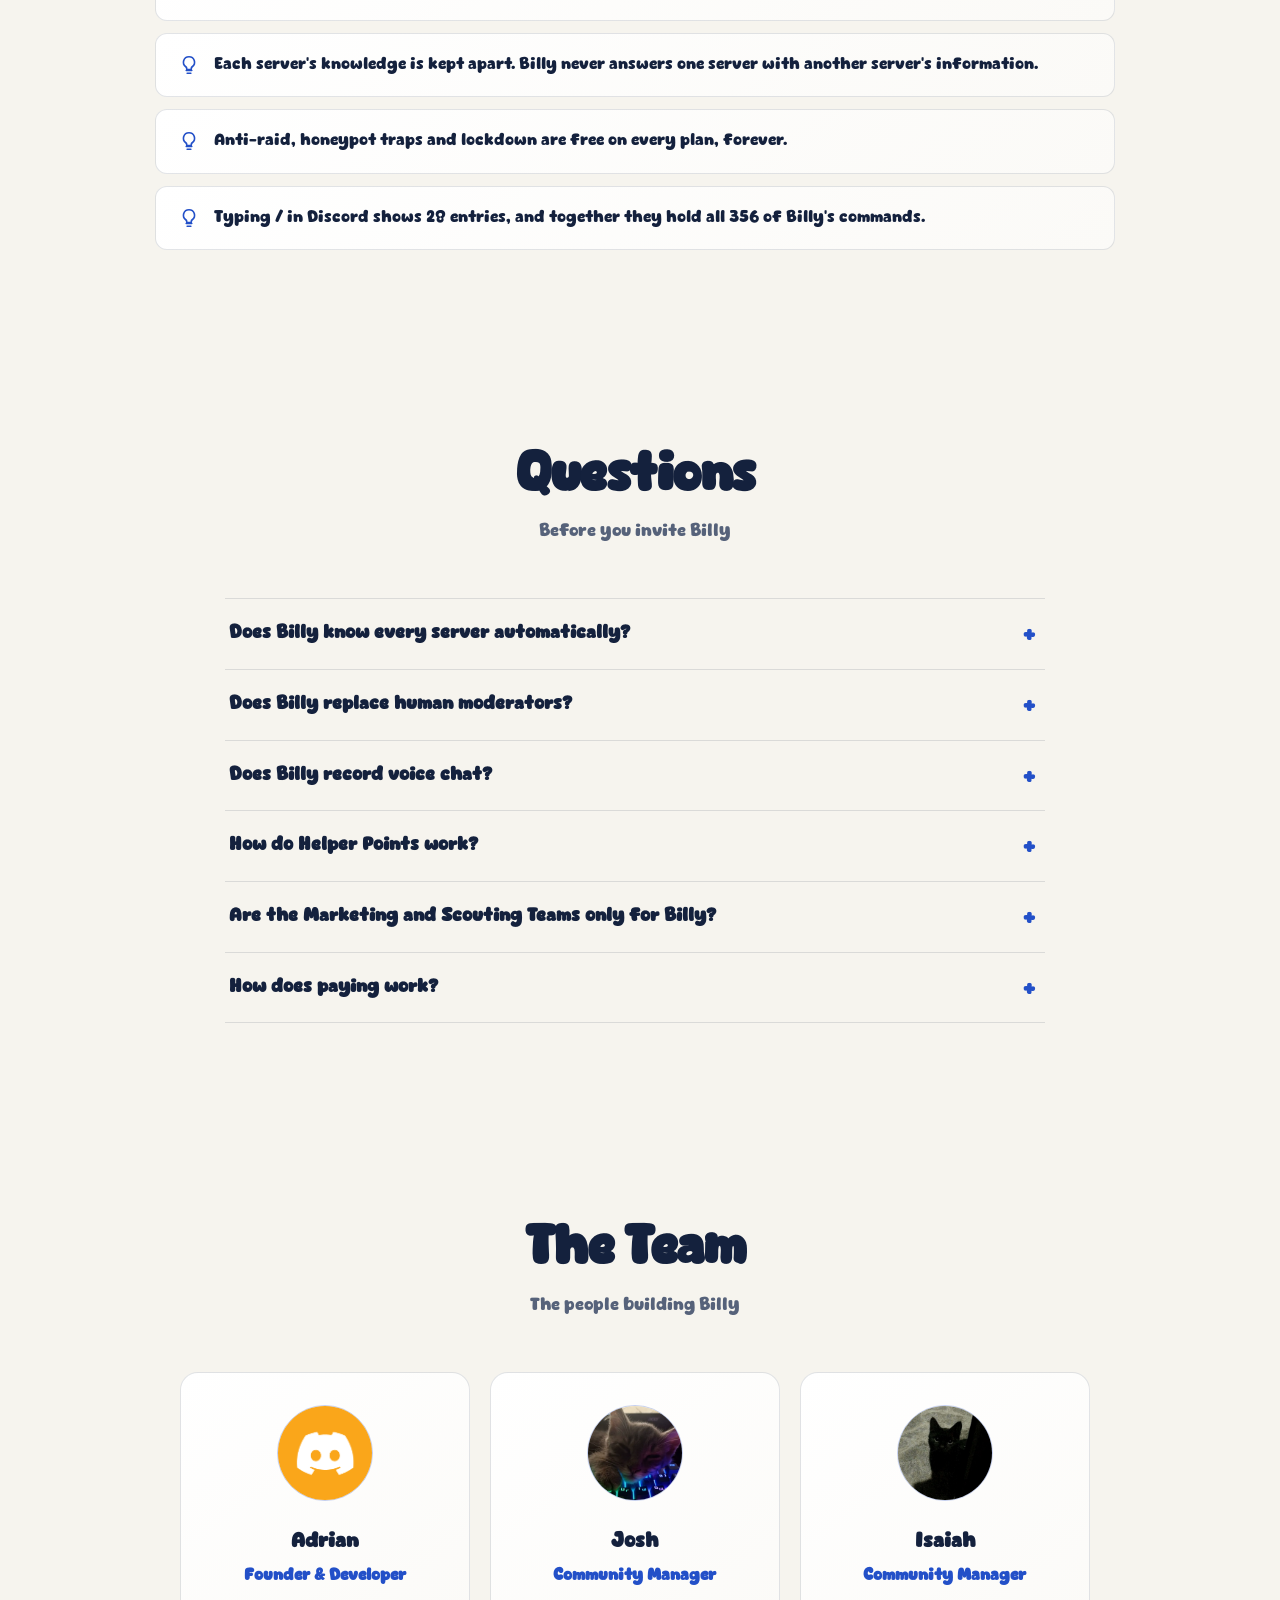
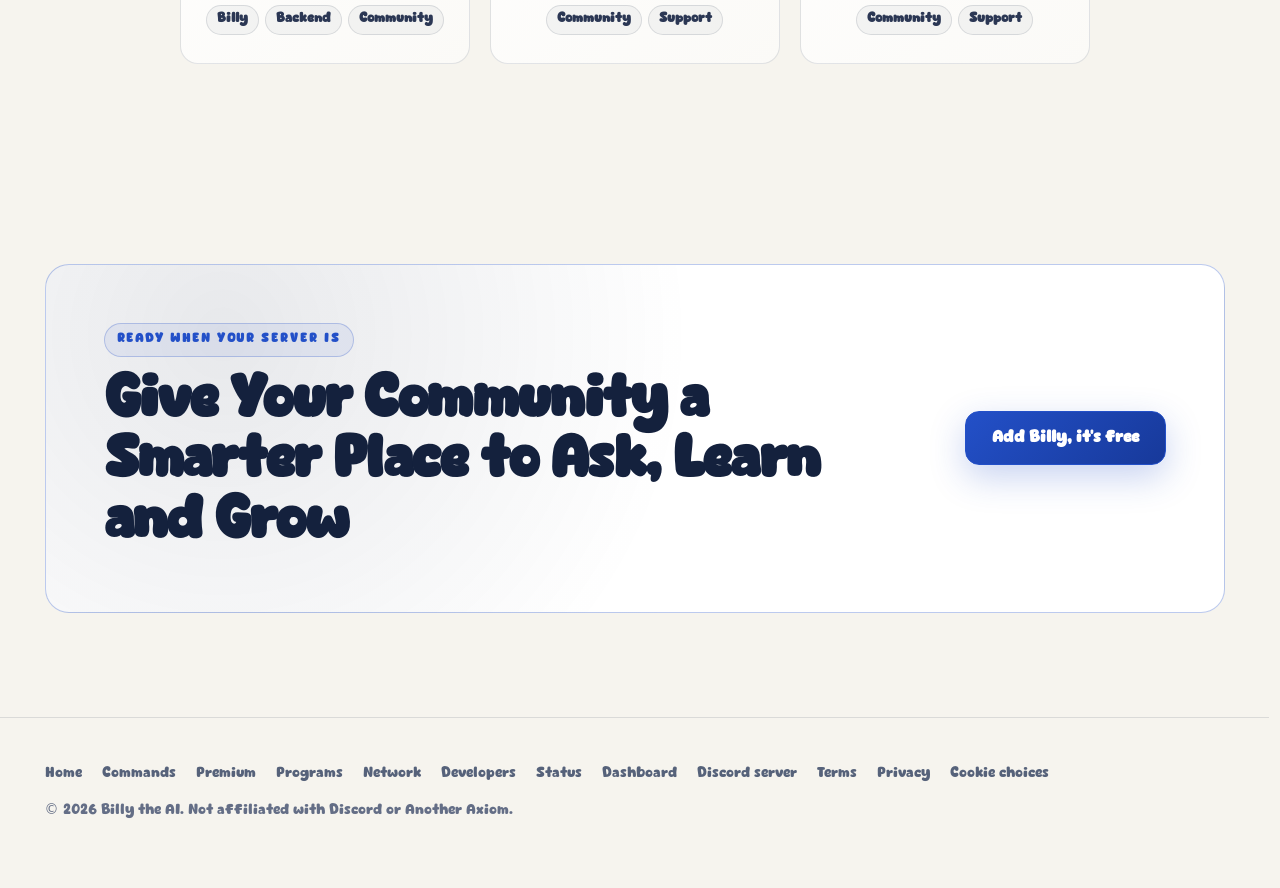
==== commit 4fdd4713: "The five community-voted updates, on the site Commands page: 26 new commands (356) -- /event playtes" ====
--- a/index.html
+++ b/index.html
@@ -494,7 +494,7 @@
         <li class="reveal"><svg class="icon" viewBox="0 0 24 24" aria-hidden="true"><path d="M9 18h6M10 21h4M12 3a6 6 0 0 0-3.5 10.9c.6.5 1 1.2 1 2V17h5v-1.1c0-.8.4-1.5 1-2A6 6 0 0 0 12 3Z"/></svg>Billy never records voice chat. He only counts how long people spend in voice, for levels.</li>
         <li class="reveal"><svg class="icon" viewBox="0 0 24 24" aria-hidden="true"><path d="M9 18h6M10 21h4M12 3a6 6 0 0 0-3.5 10.9c.6.5 1 1.2 1 2V17h5v-1.1c0-.8.4-1.5 1-2A6 6 0 0 0 12 3Z"/></svg>Each server's knowledge is kept apart. Billy never answers one server with another server's information.</li>
         <li class="reveal"><svg class="icon" viewBox="0 0 24 24" aria-hidden="true"><path d="M9 18h6M10 21h4M12 3a6 6 0 0 0-3.5 10.9c.6.5 1 1.2 1 2V17h5v-1.1c0-.8.4-1.5 1-2A6 6 0 0 0 12 3Z"/></svg>Anti-raid, honeypot traps and lockdown are free on every plan, forever.</li>
-        <li class="reveal"><svg class="icon" viewBox="0 0 24 24" aria-hidden="true"><path d="M9 18h6M10 21h4M12 3a6 6 0 0 0-3.5 10.9c.6.5 1 1.2 1 2V17h5v-1.1c0-.8.4-1.5 1-2A6 6 0 0 0 12 3Z"/></svg>Typing / in Discord shows 28 entries, and together they hold all 330 of Billy's commands.</li>
+        <li class="reveal"><svg class="icon" viewBox="0 0 24 24" aria-hidden="true"><path d="M9 18h6M10 21h4M12 3a6 6 0 0 0-3.5 10.9c.6.5 1 1.2 1 2V17h5v-1.1c0-.8.4-1.5 1-2A6 6 0 0 0 12 3Z"/></svg>Typing / in Discord shows 28 entries, and together they hold all 356 of Billy's commands.</li>
       </ul>
     </div>
   </section>
